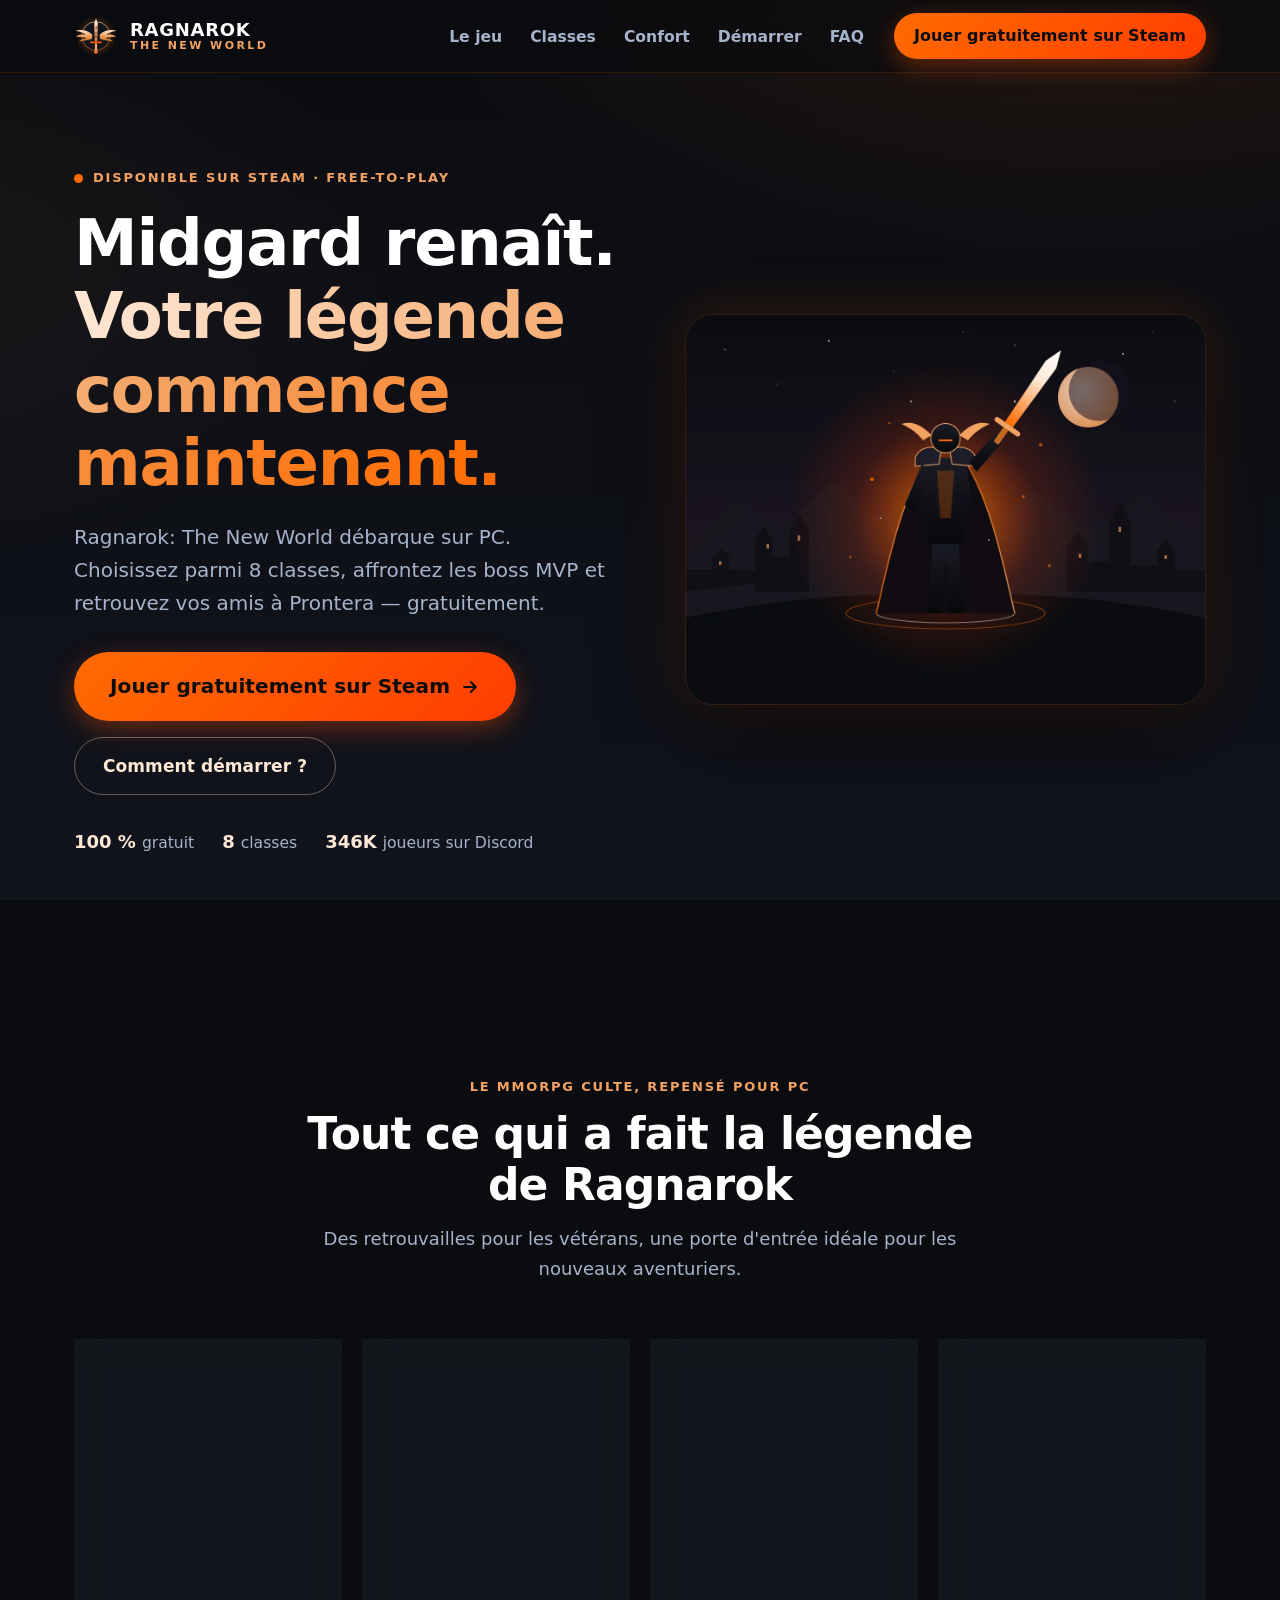
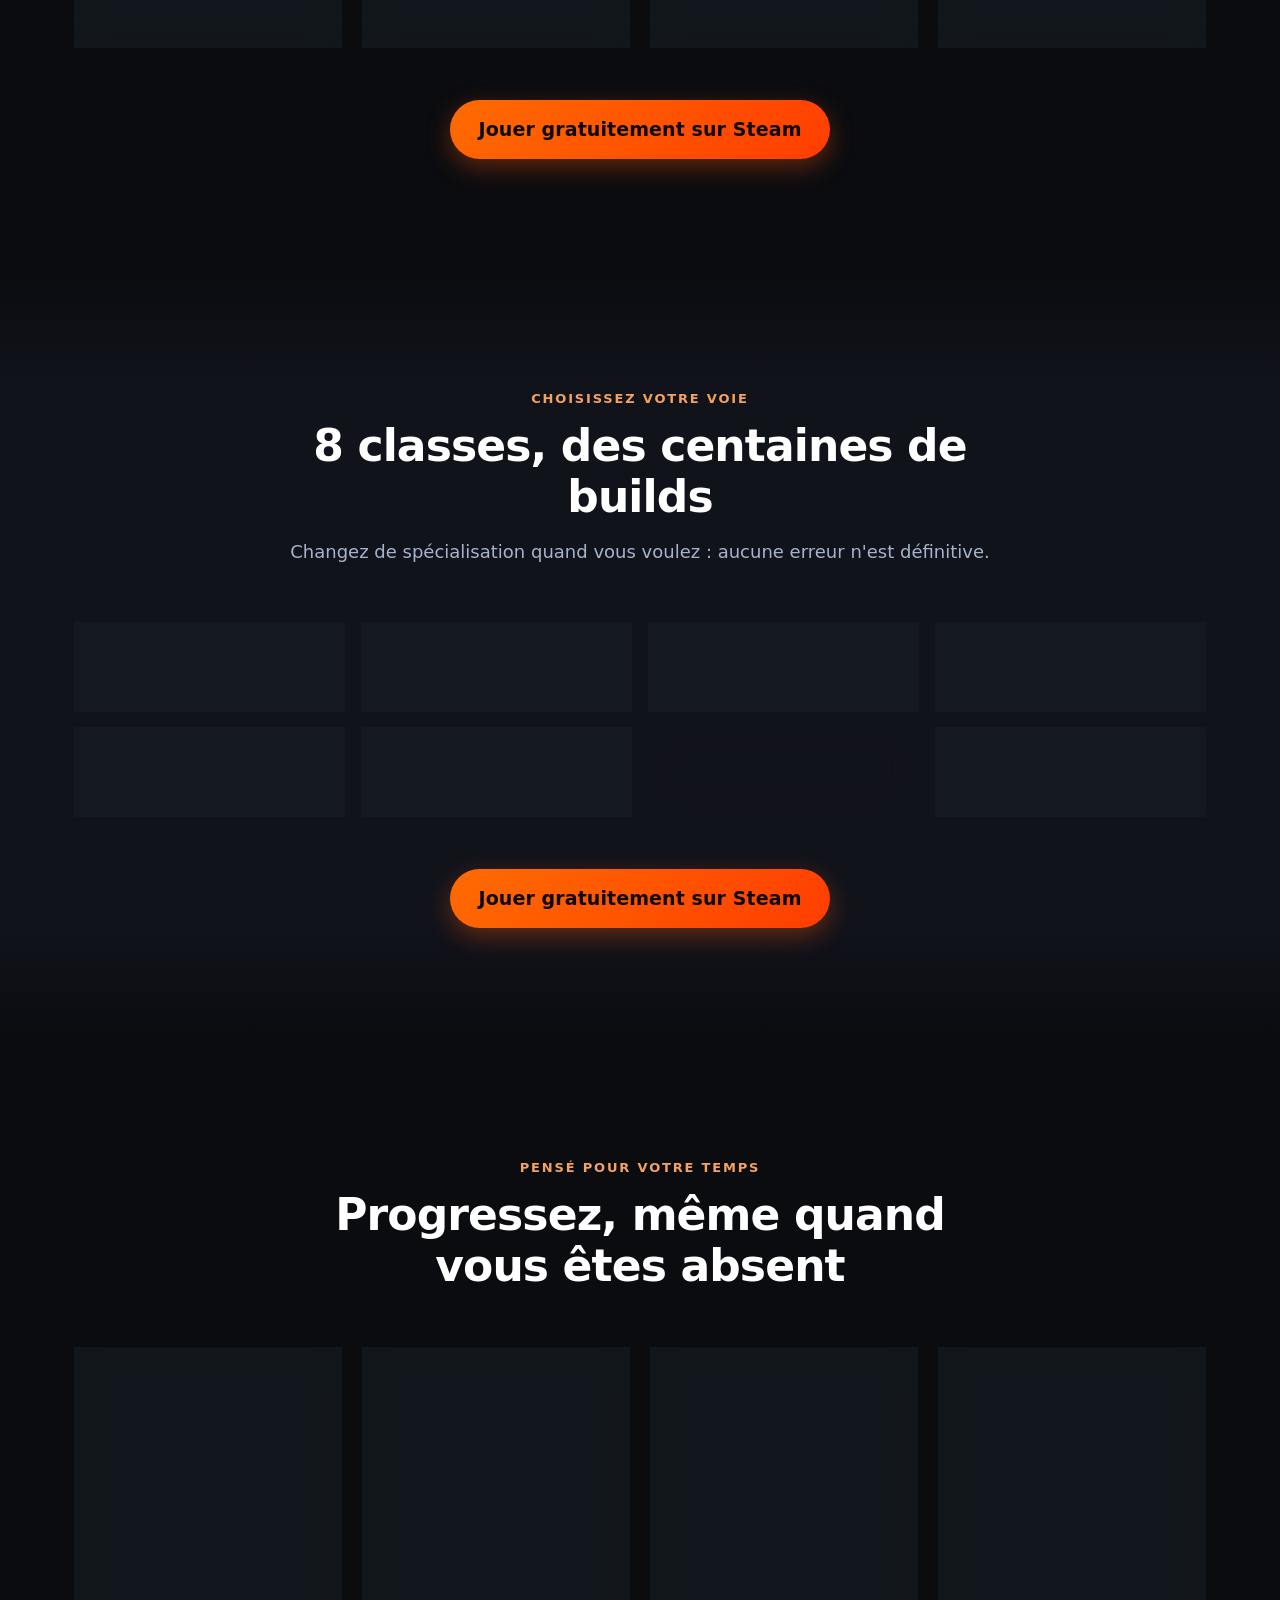
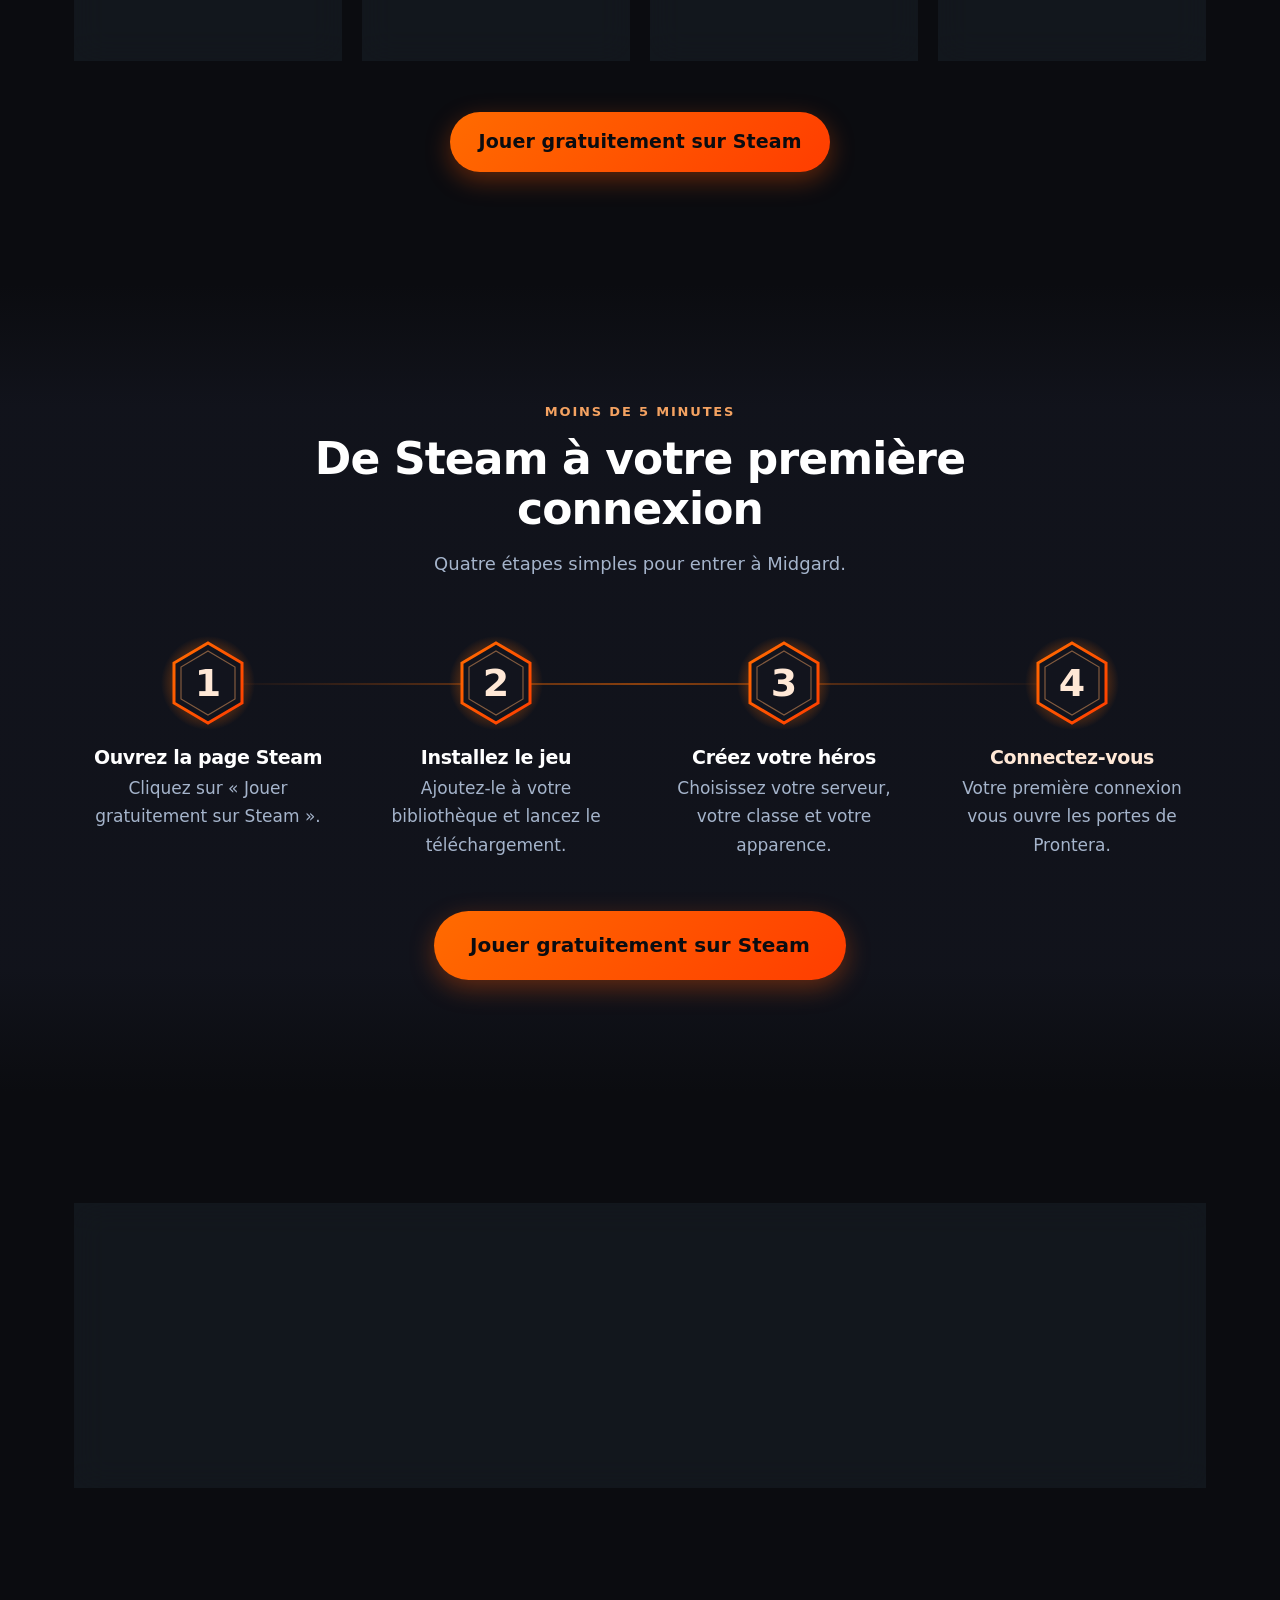
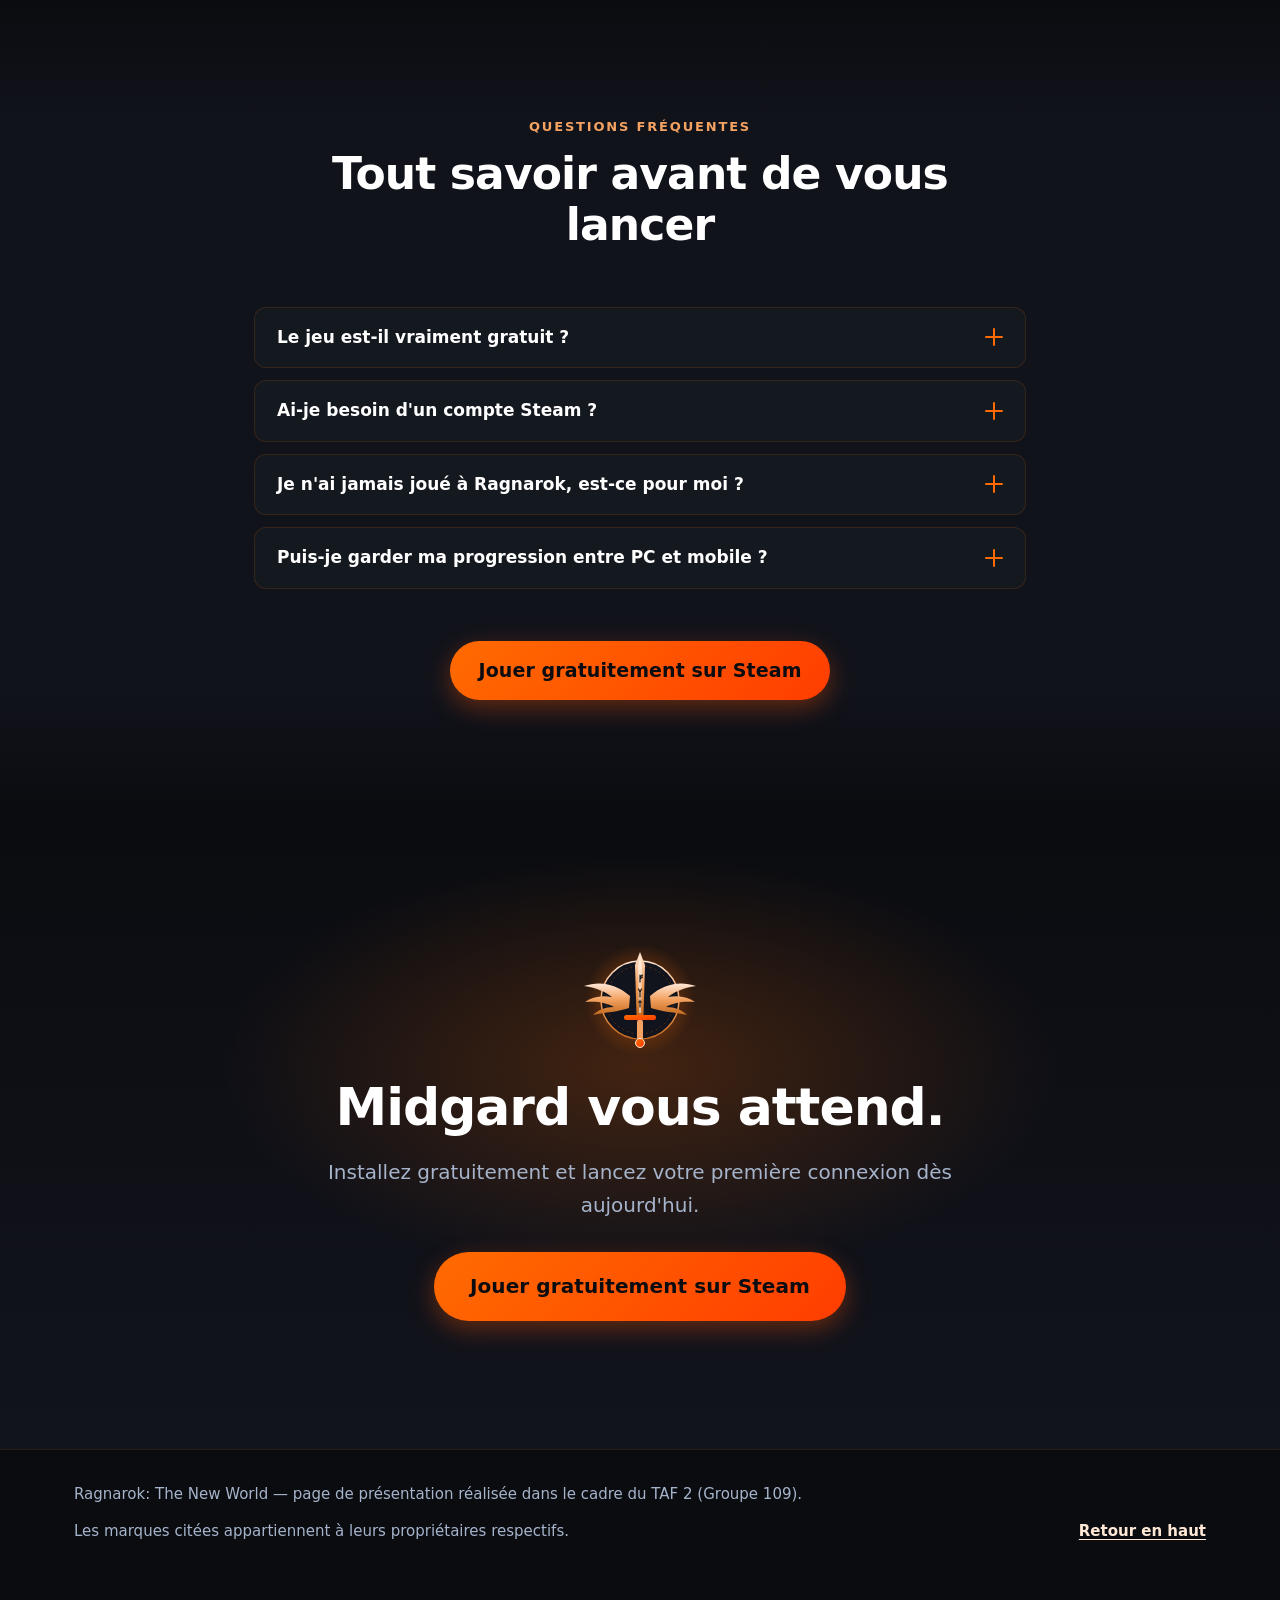
==== ragnarok-landing/index.html @ 0137b6da "TAF 2: WebP hero artwork, final checks and deliverable zip - Hero artwork rendered to WebP (1x 1200x" ====
<!DOCTYPE html>
<html lang="fr">
<head>
  <meta charset="UTF-8">
  <meta name="viewport" content="width=device-width, initial-scale=1">
  <title>Ragnarok: The New World — Jouer gratuitement sur Steam</title>
  <meta name="description" content="Ragnarok: The New World arrive sur Steam. 8 classes, boss MVP, Prontera, PvP et progression hors ligne. Installez gratuitement et lancez votre première connexion.">
  <meta name="theme-color" content="#0B0C10">
  <meta property="og:type" content="website">
  <meta property="og:title" content="Ragnarok: The New World — Jouer gratuitement sur Steam">
  <meta property="og:description" content="Rejoignez Midgard : 8 classes, boss MVP, PvP et cross-play. Gratuit sur Steam.">
  <meta property="og:image" content="assets/images/hero-artwork.webp">
  <link rel="icon" type="image/svg+xml" href="assets/images/logo.svg">
  <link rel="preload" as="image" type="image/webp" href="assets/images/hero-artwork.webp" imagesrcset="assets/images/hero-artwork.webp 1200w, assets/images/hero-artwork-2x.webp 2400w" imagesizes="(max-width: 880px) 100vw, 560px">
  <link rel="stylesheet" href="./style.css">
</head>
<body>
  <a class="skip-link" href="#main">Aller au contenu principal</a>

  <!-- ============ HEADER ============ -->
  <header class="site-header" id="top">
    <div class="container header-inner">
      <a class="brand" href="#top" aria-label="Ragnarok: The New World — retour en haut">
        <img src="assets/images/logo.svg" alt="" width="44" height="44">
        <span class="brand-name">Ragnarok<span class="brand-sub">The New World</span></span>
      </a>

      <button class="nav-toggle" type="button" aria-expanded="false" aria-controls="primary-nav" aria-label="Ouvrir le menu">
        <span class="nav-toggle-bar" aria-hidden="true"></span>
        <span class="nav-toggle-bar" aria-hidden="true"></span>
        <span class="nav-toggle-bar" aria-hidden="true"></span>
      </button>

      <nav class="primary-nav" id="primary-nav" aria-label="Navigation principale">
        <ul>
          <li><a href="#features">Le jeu</a></li>
          <li><a href="#classes">Classes</a></li>
          <li><a href="#comfort">Confort</a></li>
          <li><a href="#steps">Démarrer</a></li>
          <li><a href="#faq">FAQ</a></li>
        </ul>
        <a class="btn btn-primary btn-sm" href="https://store.steampowered.com/app/4212480/Ragnarok_The_New_World/" target="_blank" rel="noopener" data-cta="header">Jouer gratuitement sur Steam</a>
      </nav>
    </div>
  </header>

  <main id="main">
    <!-- ============ HERO ============ -->
    <section class="hero" id="hero" aria-labelledby="hero-title">
      <div class="container hero-grid">
        <div class="hero-copy">
          <p class="eyebrow"><span class="pulse" aria-hidden="true"></span> Disponible sur Steam · Free-to-play</p>
          <h1 id="hero-title">Midgard renaît.<br><span class="text-gradient">Votre légende commence maintenant.</span></h1>
          <p class="lead">Ragnarok: The New World débarque sur PC. Choisissez parmi 8 classes, affrontez les boss MVP et retrouvez vos amis à Prontera — gratuitement.</p>
          <div class="cta-group">
            <a class="btn btn-primary btn-lg" href="https://store.steampowered.com/app/4212480/Ragnarok_The_New_World/" target="_blank" rel="noopener" data-cta="hero">
              Jouer gratuitement sur Steam
              <svg class="btn-icon" width="20" height="20" viewBox="0 0 24 24" aria-hidden="true" focusable="false"><path d="M5 12h14M13 6l6 6-6 6" fill="none" stroke="currentColor" stroke-width="2.4" stroke-linecap="round" stroke-linejoin="round"/></svg>
            </a>
            <a class="btn btn-ghost" href="#steps">Comment démarrer ?</a>
          </div>
          <ul class="trust-row" aria-label="Points clés">
            <li><strong>100 %</strong> gratuit</li>
            <li><strong>8</strong> classes</li>
            <li><strong>346K</strong> joueurs sur Discord</li>
          </ul>
        </div>
        <div class="hero-visual">
          <img src="assets/images/hero-artwork.webp" srcset="assets/images/hero-artwork.webp 1200w, assets/images/hero-artwork-2x.webp 2400w" sizes="(max-width: 880px) 100vw, 560px" alt="Un héros de Midgard brandit son épée runique, entouré d'une aura de feu, devant la cité" width="1200" height="900" fetchpriority="high" decoding="async">
        </div>
      </div>
    </section>

    <!-- ============ FEATURES ============ -->
    <section class="section" id="features" aria-labelledby="features-title">
      <div class="container">
        <header class="section-head">
          <p class="eyebrow">Le MMORPG culte, repensé pour PC</p>
          <h2 id="features-title">Tout ce qui a fait la légende de Ragnarok</h2>
          <p class="section-lead">Des retrouvailles pour les vétérans, une porte d'entrée idéale pour les nouveaux aventuriers.</p>
        </header>

        <div class="card-grid card-grid-4">
          <article class="card">
            <img src="assets/images/icon-class-druid.svg" alt="" width="64" height="64" loading="lazy">
            <h3>8 classes, dont le Druide</h3>
            <p>Tank, soigneur ou DPS : trouvez votre style et faites évoluer votre héros à votre rythme.</p>
          </article>
          <article class="card">
            <img src="assets/images/icon-mvp.svg" alt="" width="64" height="64" loading="lazy">
            <h3>Boss MVP</h3>
            <p>Unissez vos forces pour terrasser les boss mythiques et décrocher un butin rare.</p>
          </article>
          <article class="card">
            <img src="assets/images/icon-prontera.svg" alt="" width="64" height="64" loading="lazy">
            <h3>Prontera vivante</h3>
            <p>Commercez, recrutez votre guilde et retrouvez l'ambiance unique de la capitale.</p>
          </article>
          <article class="card">
            <img src="assets/images/icon-pvp.svg" alt="" width="64" height="64" loading="lazy">
            <h3>PvP &amp; guerres de guilde</h3>
            <p>Mesurez-vous aux meilleurs joueurs en arène et menez votre guilde à la victoire.</p>
          </article>
        </div>

        <div class="section-cta">
          <a class="btn btn-primary" href="https://store.steampowered.com/app/4212480/Ragnarok_The_New_World/" target="_blank" rel="noopener" data-cta="features">Jouer gratuitement sur Steam</a>
        </div>
      </div>
    </section>

    <!-- ============ CLASSES ============ -->
    <section class="section section-alt" id="classes" aria-labelledby="classes-title">
      <div class="container">
        <header class="section-head">
          <p class="eyebrow">Choisissez votre voie</p>
          <h2 id="classes-title">8 classes, des centaines de builds</h2>
          <p class="section-lead">Changez de spécialisation quand vous voulez : aucune erreur n'est définitive.</p>
        </header>

        <ul class="class-grid" role="list">
          <li class="class-chip"><span class="rune" aria-hidden="true">ᛟ</span><span><strong>Épéiste</strong><small>Tank · Mêlée</small></span></li>
          <li class="class-chip"><span class="rune" aria-hidden="true">ᚨ</span><span><strong>Mage</strong><small>DPS · Magie</small></span></li>
          <li class="class-chip"><span class="rune" aria-hidden="true">ᛉ</span><span><strong>Archer</strong><small>DPS · Distance</small></span></li>
          <li class="class-chip"><span class="rune" aria-hidden="true">ᛒ</span><span><strong>Acolyte</strong><small>Soin · Soutien</small></span></li>
          <li class="class-chip"><span class="rune" aria-hidden="true">ᚦ</span><span><strong>Voleur</strong><small>DPS · Agilité</small></span></li>
          <li class="class-chip"><span class="rune" aria-hidden="true">ᚠ</span><span><strong>Marchand</strong><small>Hybride · Économie</small></span></li>
          <li class="class-chip class-chip-new"><span class="rune" aria-hidden="true">ᛃ</span><span><strong>Druide</strong><small>Nature · Métamorphose</small></span><em class="tag">Nouveau</em></li>
          <li class="class-chip"><span class="rune" aria-hidden="true">ᛊ</span><span><strong>Ninja</strong><small>Burst · Furtivité</small></span></li>
        </ul>

        <div class="section-cta">
          <a class="btn btn-primary" href="https://store.steampowered.com/app/4212480/Ragnarok_The_New_World/" target="_blank" rel="noopener" data-cta="classes">Jouer gratuitement sur Steam</a>
        </div>
      </div>
    </section>

    <!-- ============ COMFORT ============ -->
    <section class="section" id="comfort" aria-labelledby="comfort-title">
      <div class="container">
        <header class="section-head">
          <p class="eyebrow">Pensé pour votre temps</p>
          <h2 id="comfort-title">Progressez, même quand vous êtes absent</h2>
        </header>

        <div class="card-grid card-grid-4">
          <article class="card card-compact">
            <img src="assets/images/icon-offline.svg" alt="" width="64" height="64" loading="lazy">
            <h3>Gains hors ligne</h3>
            <p>Votre héros continue d'accumuler de l'expérience pendant que vous vivez votre vie.</p>
          </article>
          <article class="card card-compact">
            <img src="assets/images/icon-reset.svg" alt="" width="64" height="64" loading="lazy">
            <h3>Reset de compétences</h3>
            <p>Testez de nouveaux builds librement, sans recommencer votre personnage.</p>
          </article>
          <article class="card card-compact">
            <img src="assets/images/icon-refine.svg" alt="" width="64" height="64" loading="lazy">
            <h3>Raffinement simplifié</h3>
            <p>Améliorez votre équipement avec un système plus clair et plus juste.</p>
          </article>
          <article class="card card-compact">
            <img src="assets/images/icon-crossplay.svg" alt="" width="64" height="64" loading="lazy">
            <h3>Cross-play PC / mobile</h3>
            <p>Une seule progression, sur grand écran comme en déplacement.</p>
          </article>
        </div>

        <div class="section-cta">
          <a class="btn btn-primary" href="https://store.steampowered.com/app/4212480/Ragnarok_The_New_World/" target="_blank" rel="noopener" data-cta="comfort">Jouer gratuitement sur Steam</a>
        </div>
      </div>
    </section>

    <!-- ============ STEPS (onboarding → first login) ============ -->
    <section class="section section-alt" id="steps" aria-labelledby="steps-title">
      <div class="container">
        <header class="section-head">
          <p class="eyebrow">Moins de 5 minutes</p>
          <h2 id="steps-title">De Steam à votre première connexion</h2>
          <p class="section-lead">Quatre étapes simples pour entrer à Midgard.</p>
        </header>

        <ol class="steps" role="list">
          <li class="step">
            <img src="assets/images/step-1.svg" alt="" width="96" height="96" loading="lazy">
            <h3><span class="visually-hidden">Étape 1 : </span>Ouvrez la page Steam</h3>
            <p>Cliquez sur « Jouer gratuitement sur Steam ».</p>
          </li>
          <li class="step">
            <img src="assets/images/step-2.svg" alt="" width="96" height="96" loading="lazy">
            <h3><span class="visually-hidden">Étape 2 : </span>Installez le jeu</h3>
            <p>Ajoutez-le à votre bibliothèque et lancez le téléchargement.</p>
          </li>
          <li class="step">
            <img src="assets/images/step-3.svg" alt="" width="96" height="96" loading="lazy">
            <h3><span class="visually-hidden">Étape 3 : </span>Créez votre héros</h3>
            <p>Choisissez votre serveur, votre classe et votre apparence.</p>
          </li>
          <li class="step step-final">
            <img src="assets/images/step-4.svg" alt="" width="96" height="96" loading="lazy">
            <h3><span class="visually-hidden">Étape 4 : </span>Connectez-vous</h3>
            <p>Votre première connexion vous ouvre les portes de Prontera.</p>
          </li>
        </ol>

        <div class="section-cta">
          <a class="btn btn-primary btn-lg" href="https://store.steampowered.com/app/4212480/Ragnarok_The_New_World/" target="_blank" rel="noopener" data-cta="steps">Jouer gratuitement sur Steam</a>
        </div>
      </div>
    </section>

    <!-- ============ COMMUNITY ============ -->
    <section class="section" id="community" aria-labelledby="community-title">
      <div class="container">
        <div class="community card">
          <img src="assets/images/badge-discord.svg" alt="Communauté Discord : 346K membres" width="280" height="96" loading="lazy">
          <div class="community-copy">
            <h2 id="community-title">Vous ne jouerez jamais seul</h2>
            <p>346K aventuriers partagent déjà builds, astuces et sessions de groupe. Trouvez votre guilde dès votre première connexion.</p>
          </div>
          <a class="btn btn-primary" href="https://store.steampowered.com/app/4212480/Ragnarok_The_New_World/" target="_blank" rel="noopener" data-cta="community">Jouer gratuitement sur Steam</a>
        </div>
      </div>
    </section>

    <!-- ============ FAQ ============ -->
    <section class="section section-alt" id="faq" aria-labelledby="faq-title">
      <div class="container container-narrow">
        <header class="section-head">
          <p class="eyebrow">Questions fréquentes</p>
          <h2 id="faq-title">Tout savoir avant de vous lancer</h2>
        </header>

        <div class="accordion">
          <div class="accordion-item">
            <h3 class="accordion-heading">
              <button class="accordion-trigger" type="button" aria-expanded="false" aria-controls="faq-1" id="faq-1-btn">
                Le jeu est-il vraiment gratuit ?
                <span class="accordion-icon" aria-hidden="true"></span>
              </button>
            </h3>
            <div class="accordion-panel" id="faq-1" role="region" aria-labelledby="faq-1-btn" hidden>
              <p>Oui. Ragnarok: The New World est free-to-play : le téléchargement sur Steam et l'accès au jeu sont gratuits.</p>
            </div>
          </div>
          <div class="accordion-item">
            <h3 class="accordion-heading">
              <button class="accordion-trigger" type="button" aria-expanded="false" aria-controls="faq-2" id="faq-2-btn">
                Ai-je besoin d'un compte Steam ?
                <span class="accordion-icon" aria-hidden="true"></span>
              </button>
            </h3>
            <div class="accordion-panel" id="faq-2" role="region" aria-labelledby="faq-2-btn" hidden>
              <p>Oui, un compte Steam gratuit suffit. Il permet d'installer le jeu et de lancer votre première connexion en quelques clics.</p>
            </div>
          </div>
          <div class="accordion-item">
            <h3 class="accordion-heading">
              <button class="accordion-trigger" type="button" aria-expanded="false" aria-controls="faq-3" id="faq-3-btn">
                Je n'ai jamais joué à Ragnarok, est-ce pour moi ?
                <span class="accordion-icon" aria-hidden="true"></span>
              </button>
            </h3>
            <div class="accordion-panel" id="faq-3" role="region" aria-labelledby="faq-3-btn" hidden>
              <p>Absolument. Le tutoriel vous guide pas à pas, le reset de compétences permet d'expérimenter sans risque et la communauté est très accueillante.</p>
            </div>
          </div>
          <div class="accordion-item">
            <h3 class="accordion-heading">
              <button class="accordion-trigger" type="button" aria-expanded="false" aria-controls="faq-4" id="faq-4-btn">
                Puis-je garder ma progression entre PC et mobile ?
                <span class="accordion-icon" aria-hidden="true"></span>
              </button>
            </h3>
            <div class="accordion-panel" id="faq-4" role="region" aria-labelledby="faq-4-btn" hidden>
              <p>Oui, grâce au cross-play, vous retrouvez le même héros et le même inventaire sur vos différents appareils.</p>
            </div>
          </div>
        </div>

        <div class="section-cta">
          <a class="btn btn-primary" href="https://store.steampowered.com/app/4212480/Ragnarok_The_New_World/" target="_blank" rel="noopener" data-cta="faq">Jouer gratuitement sur Steam</a>
        </div>
      </div>
    </section>

    <!-- ============ FINAL CTA ============ -->
    <section class="final-cta" id="final" aria-labelledby="final-title">
      <div class="container final-inner">
        <img src="assets/images/logo.svg" alt="" width="120" height="120" loading="lazy">
        <h2 id="final-title">Midgard vous attend.</h2>
        <p class="lead">Installez gratuitement et lancez votre première connexion dès aujourd'hui.</p>
        <a class="btn btn-primary btn-lg" href="https://store.steampowered.com/app/4212480/Ragnarok_The_New_World/" target="_blank" rel="noopener" data-cta="final">Jouer gratuitement sur Steam</a>
      </div>
    </section>
  </main>

  <!-- ============ FOOTER ============ -->
  <footer class="site-footer">
    <div class="container footer-inner">
      <p>Ragnarok: The New World — page de présentation réalisée dans le cadre du TAF 2 (Groupe 109).</p>
      <p>Les marques citées appartiennent à leurs propriétaires respectifs.</p>
      <a href="#top" class="back-top">Retour en haut</a>
    </div>
  </footer>

  <!-- ============ FLOATING CTA BAR ============ -->
  <aside class="floating-bar" id="floating-bar" aria-label="Accès rapide au jeu" aria-hidden="true">
    <div class="floating-inner">
      <img src="assets/images/logo.svg" alt="" width="36" height="36">
      <p class="floating-text"><strong>Ragnarok: The New World</strong><span>Gratuit · 8 classes · Cross-play</span></p>
      <a class="btn btn-primary btn-sm" href="https://store.steampowered.com/app/4212480/Ragnarok_The_New_World/" target="_blank" rel="noopener" data-cta="floating-bar" tabindex="-1">Jouer gratuitement sur Steam</a>
    </div>
  </aside>

  <script src="./script.js" defer></script>
</body>
</html>
---- ragnarok-landing/style.css ----
/* =========================================================
   Ragnarok: The New World — Landing page (TAF 2, Groupe 109)
   Direction artistique : Dark Fantasy Cyber / Neo-Midgard
   CSS natif, polices système, aucune dépendance externe.
   ========================================================= */

:root {
  --void: #0B0C10;
  --void-2: #12141D;
  --glass: rgba(22, 27, 34, 0.75);
  --glass-border: 1px solid rgba(255, 107, 0, 0.15);
  --flame: linear-gradient(135deg, #FF6B00 0%, #FF3D00 100%);
  --flame-1: #FF6B00;
  --flame-2: #FF3D00;
  --neon-shadow: 0 8px 24px rgba(255, 85, 0, 0.35);
  --peach: #FFE8D6;
  --amber: #F4A261;
  --white: #FFFFFF;
  --text: #A5B4CB;
  --focus: #FFE8D6;

  --font: system-ui, -apple-system, BlinkMacSystemFont, 'Inter', 'Segoe UI', Roboto, sans-serif;
  --radius: 20px;
  --radius-sm: 12px;
  --container: 1180px;
  --header-h: 72px;
}

/* ---------- Reset ---------- */
*, *::before, *::after { box-sizing: border-box; }
* { margin: 0; }
html { scroll-behavior: smooth; scroll-padding-top: calc(var(--header-h) + 16px); -webkit-text-size-adjust: 100%; }
body {
  font-family: var(--font);
  font-size: 1.0625rem;
  line-height: 1.65;
  color: var(--text);
  background-color: var(--void);
  background-image:
    radial-gradient(1200px 600px at 85% -10%, rgba(255, 107, 0, 0.12), transparent 60%),
    radial-gradient(900px 500px at -10% 30%, rgba(244, 162, 97, 0.06), transparent 60%),
    linear-gradient(180deg, var(--void) 0%, var(--void-2) 100%);
  background-attachment: fixed;
  min-height: 100vh;
  overflow-x: hidden;
  -webkit-font-smoothing: antialiased;
}
img, svg { display: block; max-width: 100%; height: auto; }
ul, ol { padding: 0; list-style: none; }
a { color: var(--peach); text-underline-offset: 3px; }
h1, h2, h3 { color: var(--white); line-height: 1.15; letter-spacing: -0.02em; }
strong { color: var(--white); }

/* ---------- Accessibility ---------- */
:focus-visible {
  outline: 3px solid var(--focus);
  outline-offset: 3px;
  border-radius: 8px;
}
.skip-link {
  position: absolute; left: 16px; top: -100px; z-index: 1000;
  padding: 12px 20px; border-radius: var(--radius-sm);
  background: var(--peach); color: var(--void); font-weight: 700; text-decoration: none;
}
.skip-link:focus { top: 16px; }
.visually-hidden {
  position: absolute !important; width: 1px; height: 1px; padding: 0; margin: -1px;
  overflow: hidden; clip: rect(0 0 0 0); white-space: nowrap; border: 0;
}

/* ---------- Layout ---------- */
.container { width: 100%; max-width: var(--container); margin-inline: auto; padding-inline: 24px; }
.container-narrow { max-width: 820px; }
.section { padding-block: clamp(64px, 9vw, 112px); position: relative; }
.section-alt { background: linear-gradient(180deg, transparent, rgba(18, 20, 29, 0.85) 15%, rgba(18, 20, 29, 0.85) 85%, transparent); }
.section-head { text-align: center; max-width: 720px; margin: 0 auto clamp(36px, 5vw, 56px); }
.section-head h2 { font-size: clamp(1.9rem, 4vw, 2.75rem); margin-block: 10px 14px; }
.section-lead { font-size: 1.125rem; }
.section-cta { display: flex; justify-content: center; margin-top: clamp(36px, 5vw, 52px); }

.eyebrow {
  display: inline-flex; align-items: center; gap: 10px;
  font-size: 0.8125rem; font-weight: 700; letter-spacing: 0.14em; text-transform: uppercase;
  color: var(--amber);
}
.text-gradient {
  background: linear-gradient(90deg, var(--peach), var(--amber) 45%, var(--flame-1));
  -webkit-background-clip: text; background-clip: text; color: transparent;
}
.lead { font-size: clamp(1.0625rem, 1.6vw, 1.25rem); max-width: 56ch; }

/* ---------- Buttons ---------- */
.btn {
  display: inline-flex; align-items: center; justify-content: center; gap: 10px;
  min-height: 52px; padding: 14px 28px;
  border-radius: 999px; border: 0;
  font: inherit; font-size: 1.1875rem; font-weight: 800; letter-spacing: 0.005em;
  text-decoration: none; text-align: center; cursor: pointer;
  transition: transform .2s ease, box-shadow .2s ease, background-color .2s ease, filter .2s ease;
}
.btn-primary {
  background: var(--flame);
  color: var(--void); /* contraste ≥ 5.6:1 sur le dégradé (texte large, AAA) */
  box-shadow: var(--neon-shadow);
}
.btn-primary:hover { transform: translateY(-2px); box-shadow: 0 12px 32px rgba(255, 85, 0, 0.5); filter: brightness(1.06); }
.btn-primary:active { transform: translateY(0); }
.btn-lg { min-height: 60px; padding: 18px 36px; font-size: 1.25rem; }
.btn-sm { min-height: 44px; padding: 10px 20px; font-size: 1rem; }
.btn-ghost {
  background: transparent; color: var(--peach);
  border: 1px solid rgba(255, 232, 214, 0.35);
  font-size: 1.0625rem; font-weight: 700;
}
.btn-ghost:hover { background: rgba(255, 232, 214, 0.08); border-color: var(--peach); }
.btn-icon { transition: transform .2s ease; }
.btn:hover .btn-icon { transform: translateX(4px); }

/* ---------- Header ---------- */
.site-header {
  position: sticky; top: 0; z-index: 100;
  background: rgba(11, 12, 16, 0.72);
  -webkit-backdrop-filter: blur(16px); backdrop-filter: blur(16px);
  border-bottom: var(--glass-border);
}
.header-inner { display: flex; align-items: center; justify-content: space-between; gap: 16px; min-height: var(--header-h); }
.brand { display: inline-flex; align-items: center; gap: 12px; text-decoration: none; color: var(--white); }
.brand-name { display: flex; flex-direction: column; font-weight: 800; font-size: 1.125rem; line-height: 1.1; letter-spacing: 0.04em; text-transform: uppercase; }
.brand-sub { font-size: 0.6875rem; font-weight: 600; letter-spacing: 0.22em; color: var(--amber); }

.primary-nav { display: flex; align-items: center; gap: 28px; }
.primary-nav ul { display: flex; gap: 24px; }
.primary-nav ul a {
  color: var(--text); text-decoration: none; font-weight: 600; font-size: 0.975rem;
  padding: 6px 2px; border-bottom: 2px solid transparent; transition: color .2s, border-color .2s;
}
.primary-nav ul a:hover { color: var(--white); border-color: var(--flame-1); }

.nav-toggle {
  display: none; width: 48px; height: 48px; padding: 12px;
  background: var(--glass); border: var(--glass-border); border-radius: var(--radius-sm);
  cursor: pointer; flex-direction: column; justify-content: space-between;
}
.nav-toggle-bar { display: block; height: 2px; width: 100%; background: var(--peach); border-radius: 2px; transition: transform .25s, opacity .25s; }
.nav-toggle[aria-expanded="true"] .nav-toggle-bar:nth-child(1) { transform: translateY(10px) rotate(45deg); }
.nav-toggle[aria-expanded="true"] .nav-toggle-bar:nth-child(2) { opacity: 0; }
.nav-toggle[aria-expanded="true"] .nav-toggle-bar:nth-child(3) { transform: translateY(-10px) rotate(-45deg); }

/* ---------- Hero ---------- */
.hero { padding-block: clamp(40px, 7vw, 96px) clamp(56px, 8vw, 104px); overflow: hidden; }
.hero-grid { display: grid; grid-template-columns: 1.05fr 1fr; gap: clamp(32px, 5vw, 64px); align-items: center; }
.hero h1 { font-size: clamp(2.4rem, 5.4vw, 4rem); margin-block: 16px 20px; }
.hero .lead { margin-bottom: 32px; }
.cta-group { display: flex; flex-wrap: wrap; gap: 16px; align-items: center; }
.trust-row { display: flex; flex-wrap: wrap; gap: 12px 28px; margin-top: 32px; font-size: 0.975rem; }
.trust-row li { display: flex; align-items: baseline; gap: 6px; }
.trust-row strong { color: var(--peach); font-size: 1.125rem; }
.hero-visual {
  position: relative; border-radius: 28px; overflow: hidden;
  border: var(--glass-border);
  box-shadow: 0 30px 80px rgba(0, 0, 0, 0.55), 0 0 60px rgba(255, 107, 0, 0.18);
}
.hero-visual img { width: 100%; animation: float 7s ease-in-out infinite; transform-origin: center; }
.pulse { width: 9px; height: 9px; border-radius: 50%; background: var(--flame-1); box-shadow: 0 0 0 0 rgba(255, 107, 0, .6); animation: pulse 2s infinite; }

@keyframes float { 0%, 100% { transform: scale(1.02) translateY(0); } 50% { transform: scale(1.02) translateY(-8px); } }
@keyframes pulse { 0% { box-shadow: 0 0 0 0 rgba(255, 107, 0, .6); } 70% { box-shadow: 0 0 0 10px rgba(255, 107, 0, 0); } 100% { box-shadow: 0 0 0 0 rgba(255, 107, 0, 0); } }

/* ---------- Cards (glassmorphism) ---------- */
.card {
  background: var(--glass);
  -webkit-backdrop-filter: blur(16px); backdrop-filter: blur(16px);
  border: var(--glass-border);
  border-radius: var(--radius);
  padding: 28px;
  transition: transform .25s ease, border-color .25s ease, box-shadow .25s ease;
}
.card:hover { transform: translateY(-4px); border-color: rgba(255, 107, 0, 0.45); box-shadow: 0 16px 40px rgba(0, 0, 0, 0.35), 0 0 24px rgba(255, 107, 0, 0.12); }
.card img { margin-bottom: 20px; }
.card h3 { font-size: 1.25rem; margin-bottom: 8px; }
.card-grid { display: grid; gap: 20px; }
.card-grid-4 { grid-template-columns: repeat(4, 1fr); }

/* ---------- Classes ---------- */
.class-grid { display: grid; grid-template-columns: repeat(4, 1fr); gap: 16px; }
.class-chip {
  position: relative; display: flex; align-items: center; gap: 14px;
  padding: 18px 20px; border-radius: var(--radius-sm);
  background: var(--glass); border: var(--glass-border);
  -webkit-backdrop-filter: blur(16px); backdrop-filter: blur(16px);
  transition: border-color .2s, transform .2s;
}
.class-chip:hover { border-color: rgba(255, 107, 0, 0.45); transform: translateY(-2px); }
.class-chip strong { display: block; font-size: 1.0625rem; }
.class-chip small { display: block; font-size: 0.875rem; color: var(--text); }
.rune {
  flex: 0 0 44px; height: 44px; display: grid; place-items: center;
  border-radius: 12px; font-size: 1.375rem; font-weight: 700;
  color: var(--peach); background: rgba(255, 107, 0, 0.12);
  border: 1px solid rgba(244, 162, 97, 0.35);
}
.class-chip-new { border-color: rgba(255, 107, 0, 0.55); box-shadow: 0 0 24px rgba(255, 107, 0, 0.15); }
.tag {
  position: absolute; top: -10px; right: 12px;
  padding: 2px 10px; border-radius: 999px;
  background: var(--flame); color: var(--void);
  font-style: normal; font-size: 0.75rem; font-weight: 800; letter-spacing: .06em; text-transform: uppercase;
}

/* ---------- Steps ---------- */
.steps { display: grid; grid-template-columns: repeat(4, 1fr); gap: 20px; counter-reset: step; position: relative; }
.steps::before {
  content: ""; position: absolute; top: 48px; left: 12%; right: 12%; height: 2px;
  background: linear-gradient(90deg, transparent, rgba(255, 107, 0, 0.5), transparent);
}
.step { position: relative; text-align: center; padding: 0 8px; }
.step img { margin: 0 auto 16px; position: relative; }
.step h3 { font-size: 1.1875rem; margin-bottom: 6px; }
.step-final h3 { color: var(--peach); }

/* ---------- Community ---------- */
.community { display: grid; grid-template-columns: auto 1fr auto; align-items: center; gap: 32px; padding: clamp(28px, 4vw, 44px); }
.community img { margin: 0; }
.community h2 { font-size: clamp(1.5rem, 3vw, 2rem); margin-bottom: 8px; }
.community:hover { transform: none; }

/* ---------- Accordion ---------- */
.accordion { display: grid; gap: 12px; }
.accordion-item { background: var(--glass); border: var(--glass-border); border-radius: var(--radius-sm); overflow: hidden; }
.accordion-heading { font-size: 1.0625rem; }
.accordion-trigger {
  width: 100%; display: flex; align-items: center; justify-content: space-between; gap: 16px;
  padding: 20px 22px; background: transparent; border: 0; color: var(--white);
  font: inherit; font-weight: 700; font-size: 1.0625rem; text-align: left; cursor: pointer;
}
.accordion-trigger:hover { color: var(--peach); }
.accordion-trigger:focus-visible { outline-offset: -3px; }
.accordion-icon { position: relative; flex: 0 0 18px; height: 18px; }
.accordion-icon::before, .accordion-icon::after {
  content: ""; position: absolute; left: 0; top: 8px; width: 18px; height: 2px;
  background: var(--flame-1); border-radius: 2px; transition: transform .25s ease;
}
.accordion-icon::after { transform: rotate(90deg); }
.accordion-trigger[aria-expanded="true"] .accordion-icon::after { transform: rotate(0deg); }
.accordion-trigger[aria-expanded="true"] { color: var(--peach); }
.accordion-panel { padding: 0 22px 22px; }

/* ---------- Final CTA ---------- */
.final-cta {
  padding-block: clamp(72px, 10vw, 128px);
  background:
    radial-gradient(600px 300px at 50% 40%, rgba(255, 107, 0, 0.22), transparent 70%),
    linear-gradient(180deg, transparent, var(--void-2));
  text-align: center;
}
.final-inner { display: flex; flex-direction: column; align-items: center; gap: 18px; }
.final-inner h2 { font-size: clamp(2rem, 5vw, 3.25rem); }
.final-inner .lead { margin-bottom: 12px; }

/* ---------- Footer ---------- */
.site-footer { border-top: var(--glass-border); padding-block: 32px 120px; font-size: 0.9375rem; }
.footer-inner { display: flex; flex-wrap: wrap; justify-content: space-between; gap: 12px 24px; }
.back-top { font-weight: 600; }

/* ---------- Floating CTA bar ---------- */
.floating-bar {
  position: fixed; left: 50%; bottom: 16px; z-index: 90;
  width: min(760px, calc(100% - 24px));
  transform: translate(-50%, 140%); opacity: 0; visibility: hidden;
  transition: transform .35s ease, opacity .35s ease, visibility 0s linear .35s;
}
.floating-bar.is-visible { transform: translate(-50%, 0); opacity: 1; visibility: visible; transition: transform .35s ease, opacity .35s ease; }
.floating-inner {
  display: flex; align-items: center; gap: 14px;
  padding: 10px 10px 10px 16px; border-radius: 999px;
  background: rgba(18, 20, 29, 0.88);
  -webkit-backdrop-filter: blur(16px); backdrop-filter: blur(16px);
  border: 1px solid rgba(255, 107, 0, 0.35);
  box-shadow: 0 16px 40px rgba(0, 0, 0, 0.5), 0 0 30px rgba(255, 107, 0, 0.15);
}
.floating-text { display: flex; flex-direction: column; line-height: 1.25; margin-right: auto; font-size: 0.875rem; }
.floating-text strong { font-size: 0.975rem; }

/* ---------- Responsive ---------- */
@media (max-width: 1024px) {
  .card-grid-4, .class-grid { grid-template-columns: repeat(2, 1fr); }
  .steps { grid-template-columns: repeat(2, 1fr); row-gap: 40px; }
  .steps::before { display: none; }
  .community { grid-template-columns: 1fr; text-align: center; justify-items: center; }
}

@media (max-width: 880px) {
  .nav-toggle { display: flex; }
  .primary-nav {
    position: absolute; top: var(--header-h); left: 0; right: 0;
    flex-direction: column; align-items: stretch; gap: 20px;
    padding: 20px 24px 28px;
    background: rgba(11, 12, 16, 0.96);
    -webkit-backdrop-filter: blur(16px); backdrop-filter: blur(16px);
    border-bottom: var(--glass-border);
    display: none;
  }
  .primary-nav.is-open { display: flex; }
  .primary-nav ul { flex-direction: column; gap: 4px; }
  .primary-nav ul a { display: block; padding: 12px 4px; }
  .hero-grid { grid-template-columns: 1fr; }
}

@media (max-width: 560px) {
  .container { padding-inline: 16px; }
  .card-grid-4, .class-grid, .steps { grid-template-columns: 1fr; }
  .cta-group .btn { width: 100%; }
  .btn-lg { padding-inline: 20px; font-size: 1.1875rem; }
  .floating-text span { display: none; }
  .floating-inner img { display: none; }
  .floating-inner .btn { font-size: 0.9375rem; padding-inline: 16px; }
  .brand-name { font-size: 1rem; }
}

@media (prefers-reduced-motion: reduce) {
  html { scroll-behavior: auto; }
  *, *::before, *::after { animation: none !important; transition: none !important; }
}
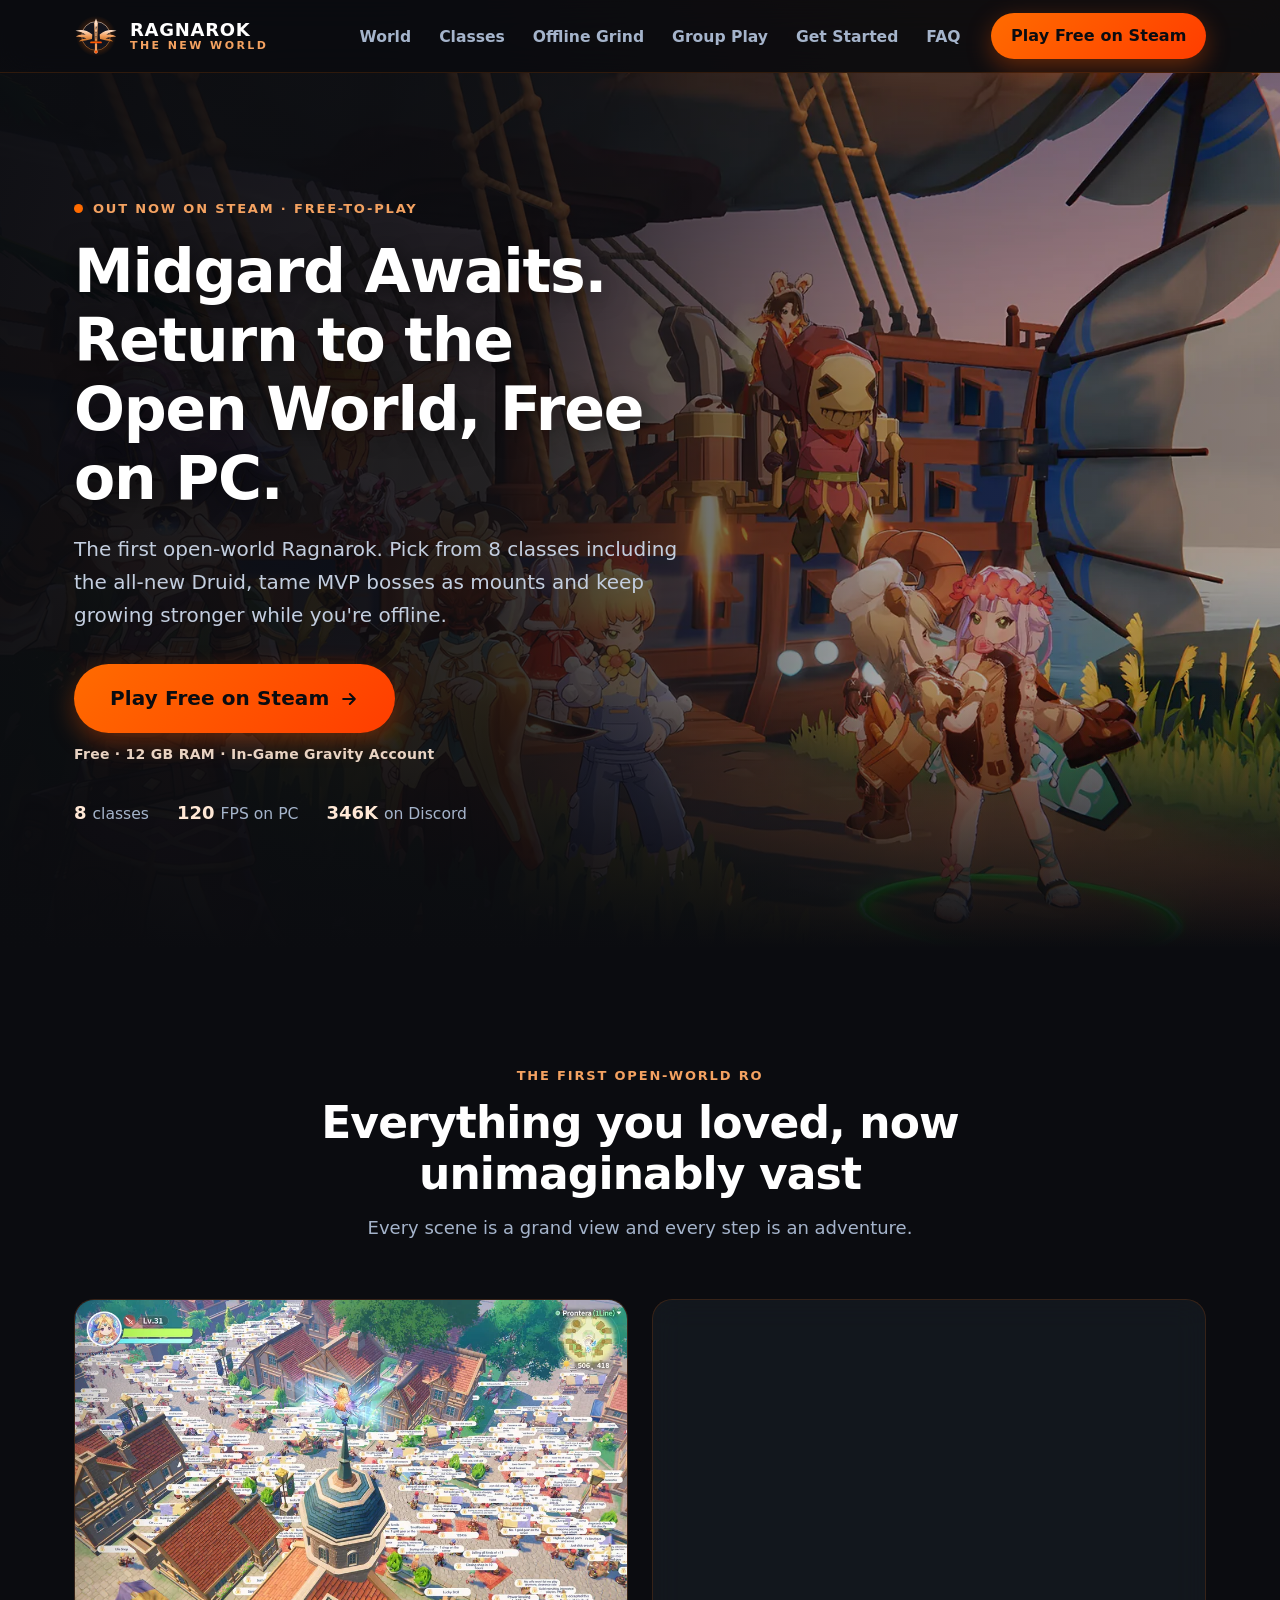
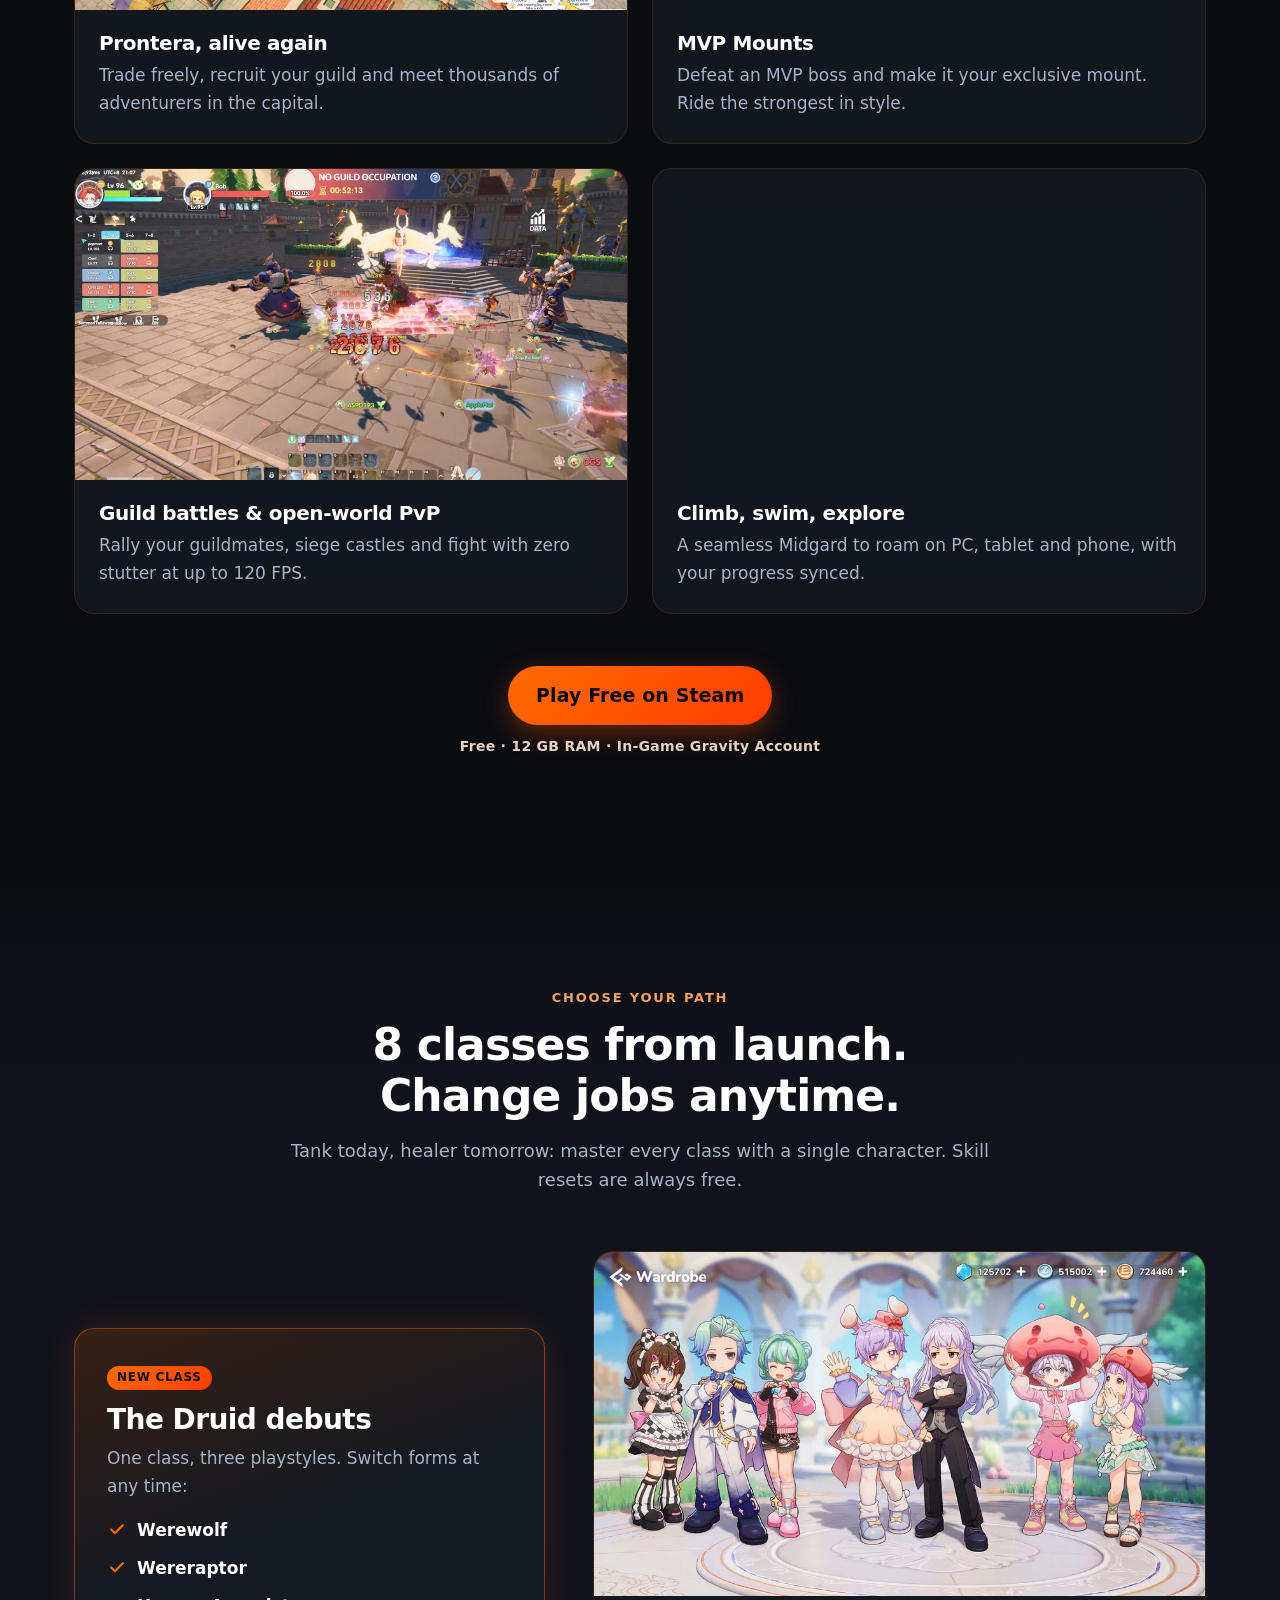
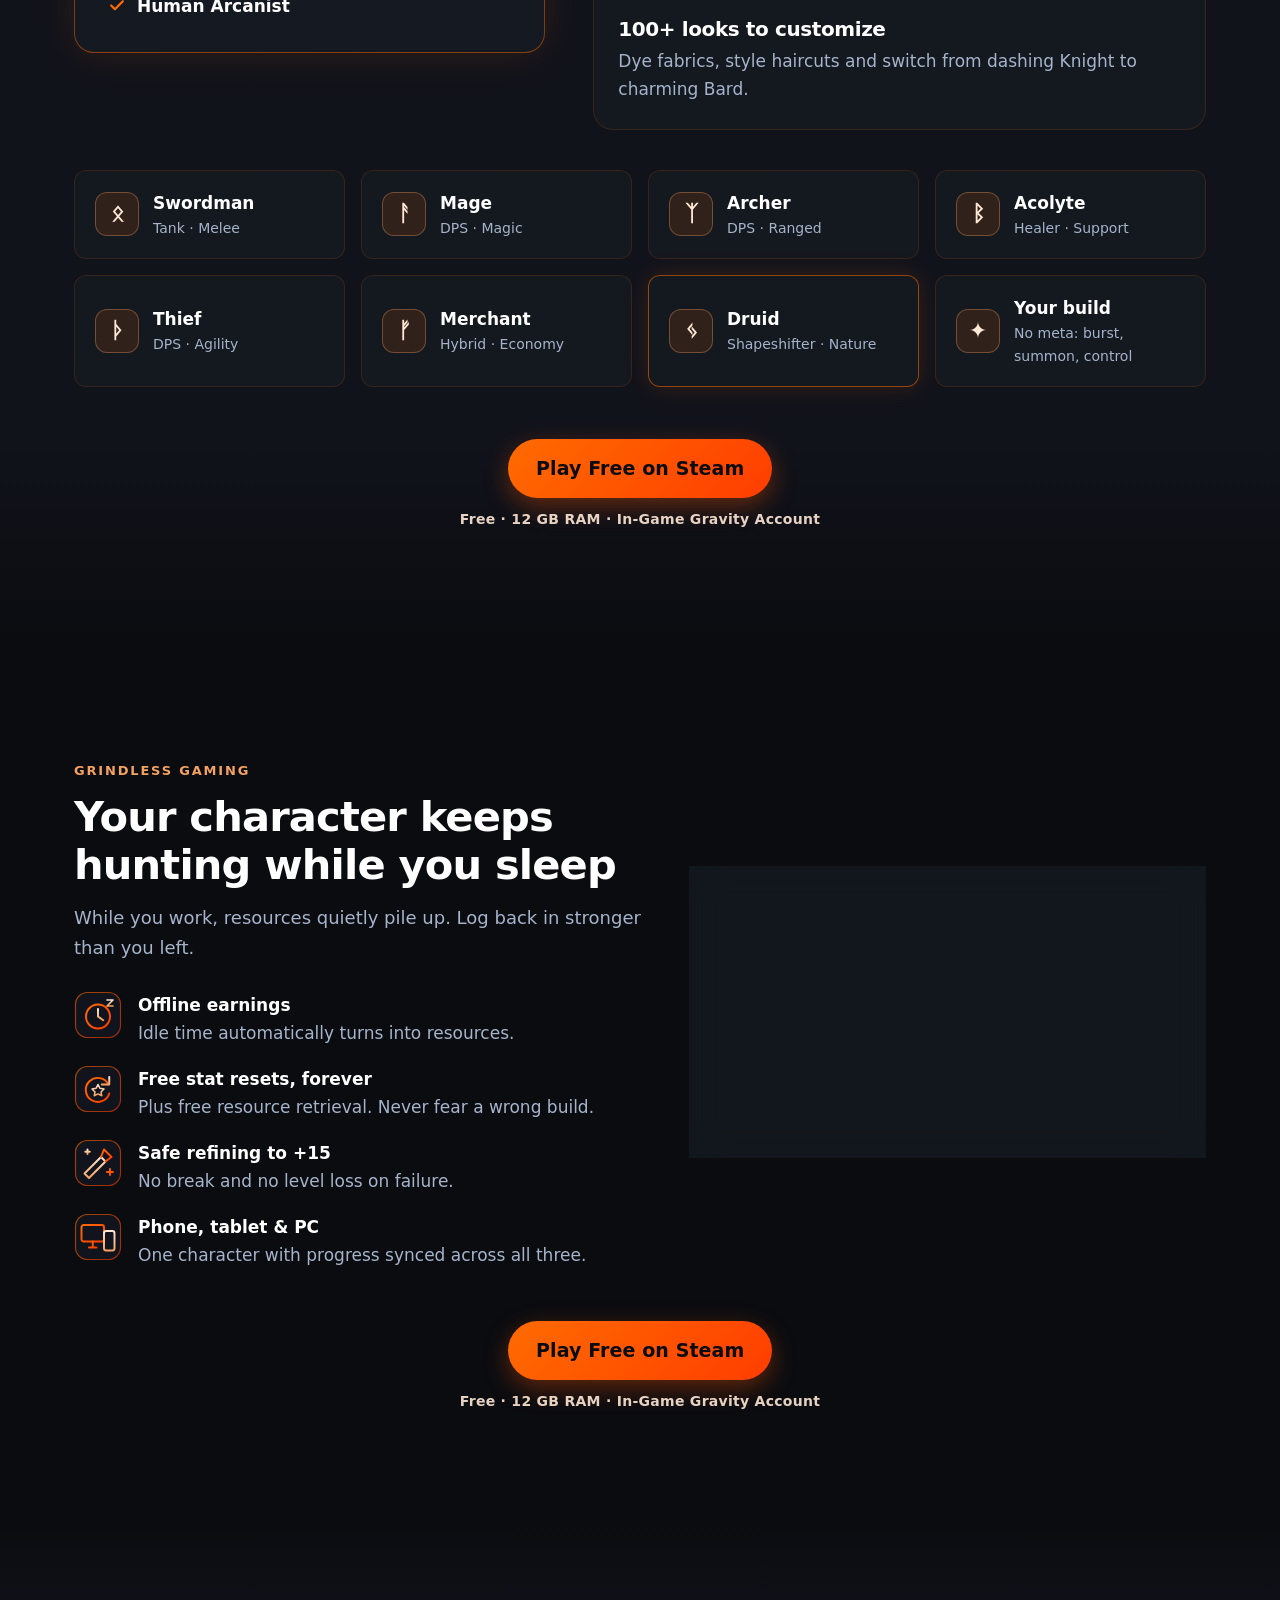
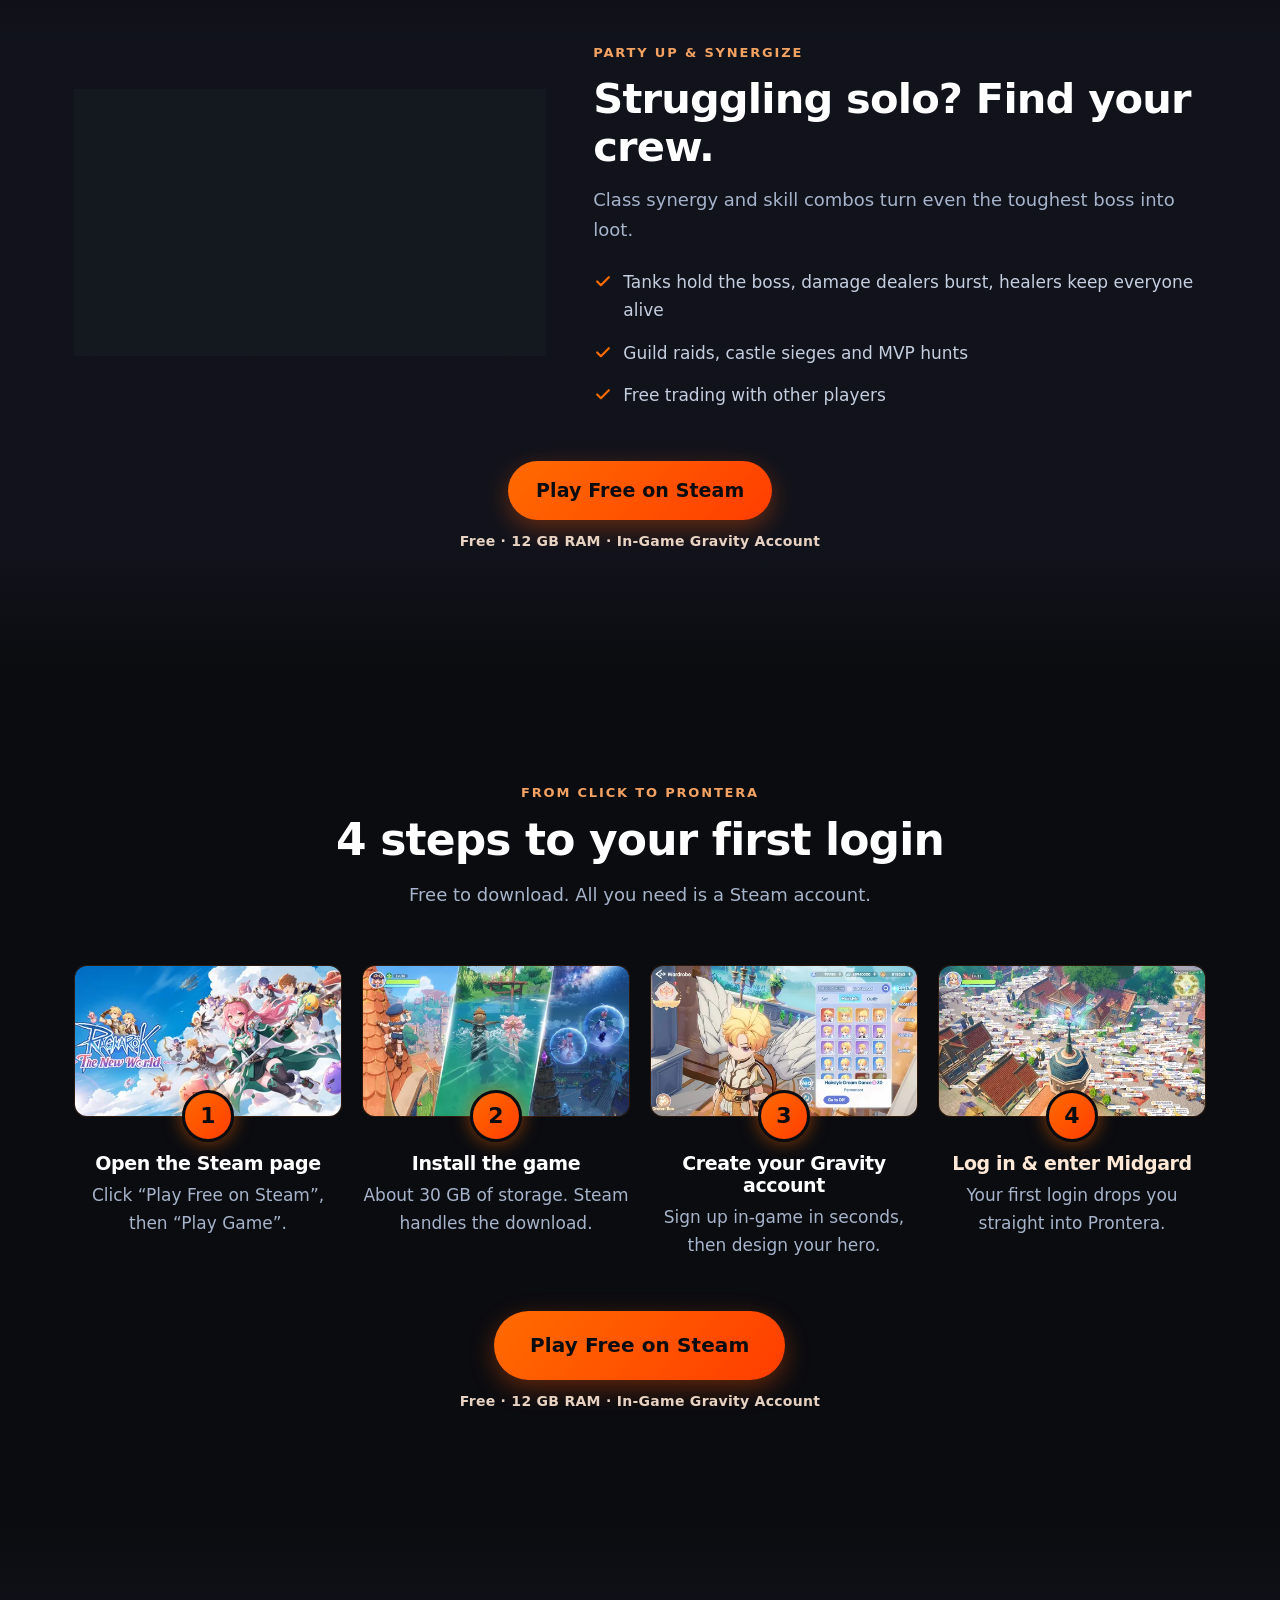
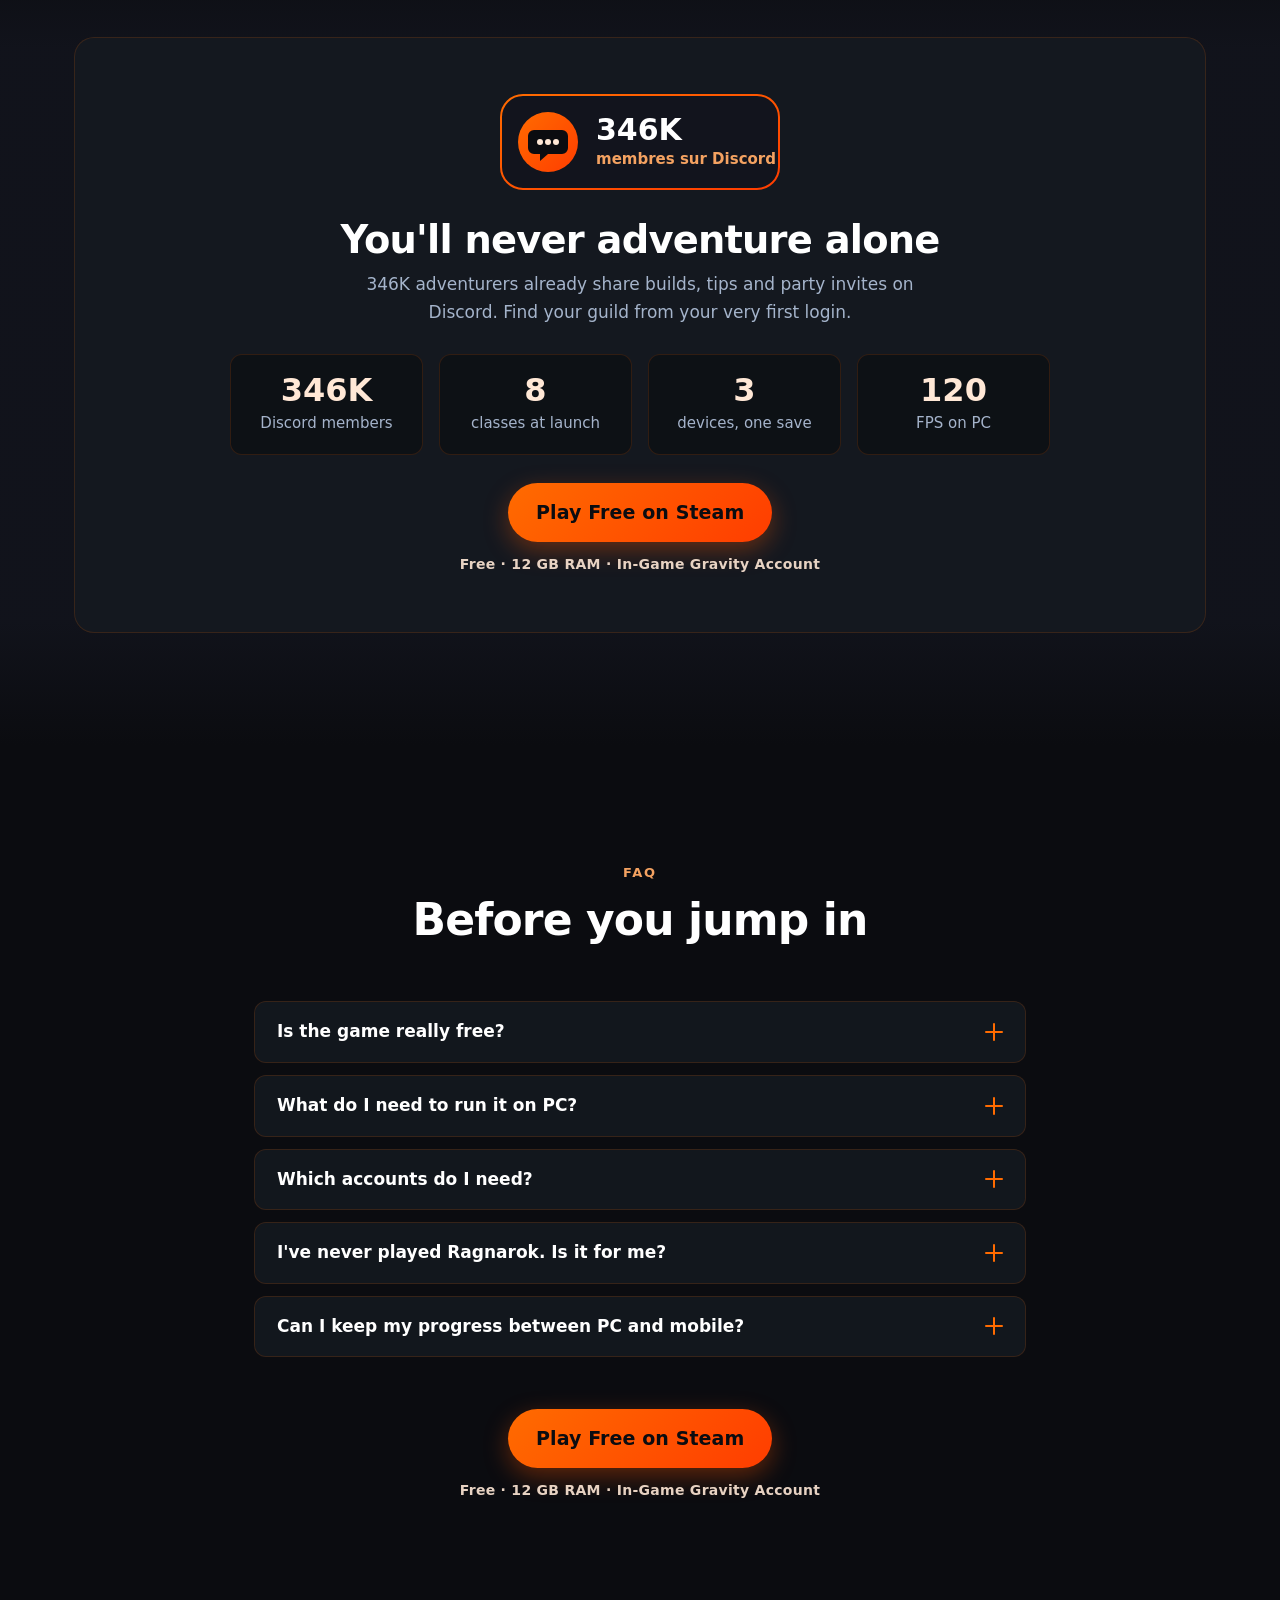
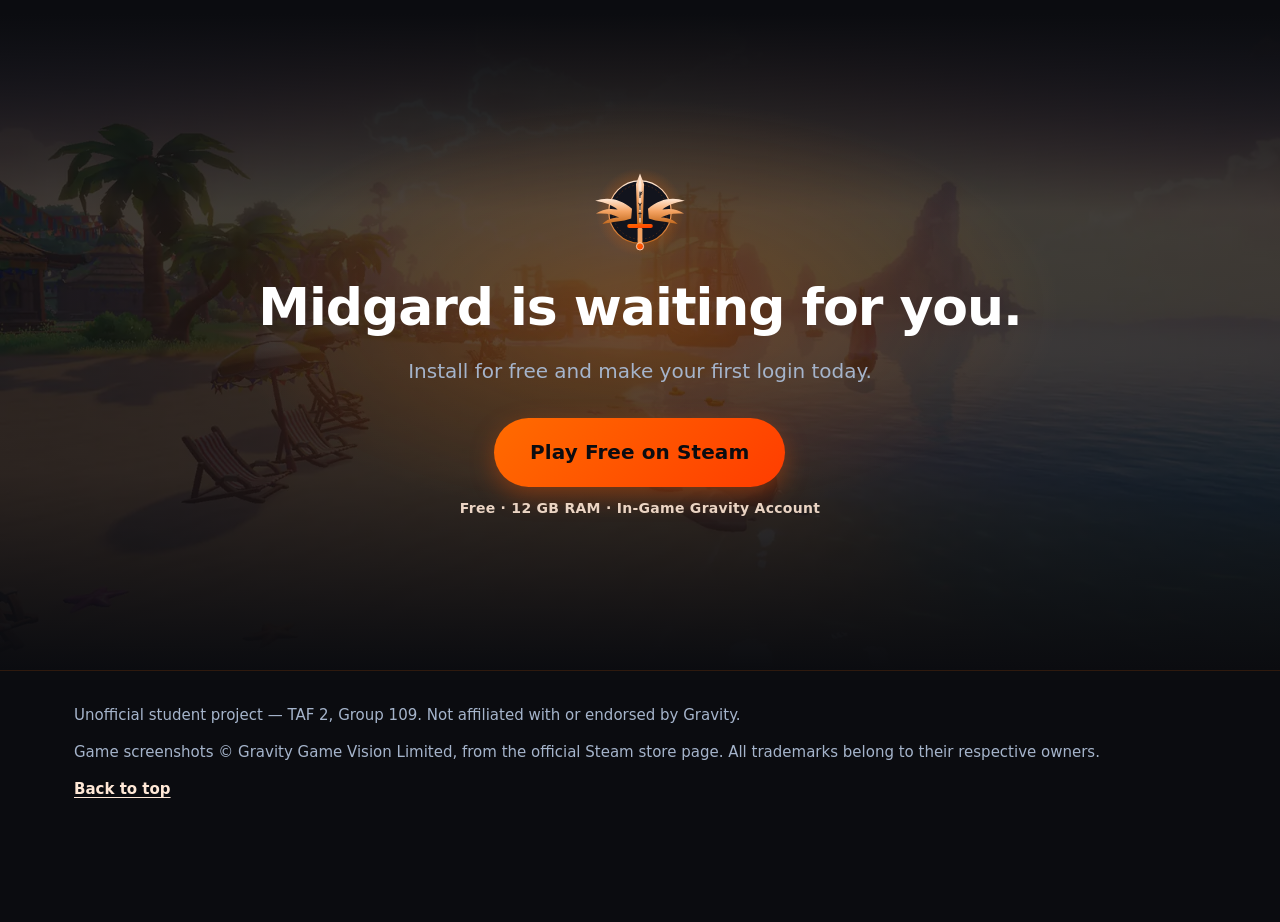
==== commit dbb55202: "TAF 2: English version, official Steam screenshots in WebP, pulsing neon CTAs - Full English copy; h" ====
--- a/ragnarok-landing/index.html
+++ b/ragnarok-landing/index.html
@@ -1,316 +1,411 @@
 <!DOCTYPE html>
-<html lang="fr">
+<html lang="en">
 <head>
   <meta charset="UTF-8">
   <meta name="viewport" content="width=device-width, initial-scale=1">
-  <title>Ragnarok: The New World — Jouer gratuitement sur Steam</title>
-  <meta name="description" content="Ragnarok: The New World arrive sur Steam. 8 classes, boss MVP, Prontera, PvP et progression hors ligne. Installez gratuitement et lancez votre première connexion.">
+  <title>Ragnarok: The New World — Play Free on Steam</title>
+  <meta name="description" content="Ragnarok: The New World is out on Steam. Open-world Midgard, 8 classes including the new Druid, MVP mounts, guild battles and offline progression. Free to play on PC.">
   <meta name="theme-color" content="#0B0C10">
   <meta property="og:type" content="website">
-  <meta property="og:title" content="Ragnarok: The New World — Jouer gratuitement sur Steam">
-  <meta property="og:description" content="Rejoignez Midgard : 8 classes, boss MVP, PvP et cross-play. Gratuit sur Steam.">
-  <meta property="og:image" content="assets/images/hero-artwork.webp">
+  <meta property="og:title" content="Midgard Awaits. Return to the Open World, Free on PC.">
+  <meta property="og:description" content="8 classes, MVP mounts, guild battles and offline progression. Play free on Steam.">
+  <meta property="og:image" content="assets/images/hero-key-art.webp">
   <link rel="icon" type="image/svg+xml" href="assets/images/logo.svg">
-  <link rel="preload" as="image" type="image/webp" href="assets/images/hero-artwork.webp" imagesrcset="assets/images/hero-artwork.webp 1200w, assets/images/hero-artwork-2x.webp 2400w" imagesizes="(max-width: 880px) 100vw, 560px">
+  <link rel="preload" as="image" type="image/webp" href="assets/images/hero-key-art.webp" imagesrcset="assets/images/hero-key-art-960.webp 960w, assets/images/hero-key-art.webp 1920w" imagesizes="100vw">
   <link rel="stylesheet" href="./style.css">
 </head>
 <body>
-  <a class="skip-link" href="#main">Aller au contenu principal</a>
+  <a class="skip-link" href="#main">Skip to main content</a>
 
   <!-- ============ HEADER ============ -->
   <header class="site-header" id="top">
     <div class="container header-inner">
-      <a class="brand" href="#top" aria-label="Ragnarok: The New World — retour en haut">
+      <a class="brand" href="#top" aria-label="Ragnarok: The New World — back to top">
         <img src="assets/images/logo.svg" alt="" width="44" height="44">
         <span class="brand-name">Ragnarok<span class="brand-sub">The New World</span></span>
       </a>
 
-      <button class="nav-toggle" type="button" aria-expanded="false" aria-controls="primary-nav" aria-label="Ouvrir le menu">
+      <button class="nav-toggle" type="button" aria-expanded="false" aria-controls="primary-nav" aria-label="Open menu">
         <span class="nav-toggle-bar" aria-hidden="true"></span>
         <span class="nav-toggle-bar" aria-hidden="true"></span>
         <span class="nav-toggle-bar" aria-hidden="true"></span>
       </button>
 
-      <nav class="primary-nav" id="primary-nav" aria-label="Navigation principale">
+      <nav class="primary-nav" id="primary-nav" aria-label="Main navigation">
         <ul>
-          <li><a href="#features">Le jeu</a></li>
+          <li><a href="#world">World</a></li>
           <li><a href="#classes">Classes</a></li>
-          <li><a href="#comfort">Confort</a></li>
-          <li><a href="#steps">Démarrer</a></li>
+          <li><a href="#offline">Offline Grind</a></li>
+          <li><a href="#group">Group Play</a></li>
+          <li><a href="#steps">Get Started</a></li>
           <li><a href="#faq">FAQ</a></li>
         </ul>
-        <a class="btn btn-primary btn-sm" href="https://store.steampowered.com/app/4212480/Ragnarok_The_New_World/" target="_blank" rel="noopener" data-cta="header">Jouer gratuitement sur Steam</a>
+        <a class="btn btn-primary btn-sm" href="https://store.steampowered.com/app/4212480/Ragnarok_The_New_World/" target="_blank" rel="noopener" data-cta="header">Play Free on Steam</a>
       </nav>
     </div>
   </header>
 
   <main id="main">
-    <!-- ============ HERO ============ -->
+    <!-- ============ 1. HERO ============ -->
     <section class="hero" id="hero" aria-labelledby="hero-title">
-      <div class="container hero-grid">
-        <div class="hero-copy">
-          <p class="eyebrow"><span class="pulse" aria-hidden="true"></span> Disponible sur Steam · Free-to-play</p>
-          <h1 id="hero-title">Midgard renaît.<br><span class="text-gradient">Votre légende commence maintenant.</span></h1>
-          <p class="lead">Ragnarok: The New World débarque sur PC. Choisissez parmi 8 classes, affrontez les boss MVP et retrouvez vos amis à Prontera — gratuitement.</p>
-          <div class="cta-group">
-            <a class="btn btn-primary btn-lg" href="https://store.steampowered.com/app/4212480/Ragnarok_The_New_World/" target="_blank" rel="noopener" data-cta="hero">
-              Jouer gratuitement sur Steam
-              <svg class="btn-icon" width="20" height="20" viewBox="0 0 24 24" aria-hidden="true" focusable="false"><path d="M5 12h14M13 6l6 6-6 6" fill="none" stroke="currentColor" stroke-width="2.4" stroke-linecap="round" stroke-linejoin="round"/></svg>
-            </a>
-            <a class="btn btn-ghost" href="#steps">Comment démarrer ?</a>
-          </div>
-          <ul class="trust-row" aria-label="Points clés">
-            <li><strong>100 %</strong> gratuit</li>
-            <li><strong>8</strong> classes</li>
-            <li><strong>346K</strong> joueurs sur Discord</li>
-          </ul>
-        </div>
-        <div class="hero-visual">
-          <img src="assets/images/hero-artwork.webp" srcset="assets/images/hero-artwork.webp 1200w, assets/images/hero-artwork-2x.webp 2400w" sizes="(max-width: 880px) 100vw, 560px" alt="Un héros de Midgard brandit son épée runique, entouré d'une aura de feu, devant la cité" width="1200" height="900" fetchpriority="high" decoding="async">
-        </div>
-      </div>
-    </section>
-
-    <!-- ============ FEATURES ============ -->
-    <section class="section" id="features" aria-labelledby="features-title">
+      <picture class="hero-bg">
+        <img src="assets/images/hero-key-art.webp" srcset="assets/images/hero-key-art-960.webp 960w, assets/images/hero-key-art.webp 1920w" sizes="100vw" alt="A party of adventurers gathers on an airship deck above Midgard" width="1920" height="1080" fetchpriority="high" decoding="async">
+      </picture>
+      <div class="container hero-content">
+        <p class="eyebrow"><span class="pulse-dot" aria-hidden="true"></span> Out now on Steam · Free-to-play</p>
+        <h1 id="hero-title" data-angle-a="Midgard Awaits. Return to the Open World, Free on PC." data-angle-b="Midgard Is Back — And Your Character Progresses Even While You Work.">Midgard Awaits. Return to the Open World, Free on PC.</h1>
+        <p class="lead">The first open-world Ragnarok. Pick from 8 classes including the all-new Druid, tame MVP bosses as mounts and keep growing stronger while you're offline.</p>
+        <div class="cta-block">
+          <a class="btn btn-primary btn-lg" href="https://store.steampowered.com/app/4212480/Ragnarok_The_New_World/" target="_blank" rel="noopener" data-cta="hero">
+            Play Free on Steam
+            <svg class="btn-icon" width="20" height="20" viewBox="0 0 24 24" aria-hidden="true" focusable="false"><path d="M5 12h14M13 6l6 6-6 6" fill="none" stroke="currentColor" stroke-width="2.4" stroke-linecap="round" stroke-linejoin="round"/></svg>
+          </a>
+          <p class="cta-micro">Free · 12 GB RAM · In-Game Gravity Account</p>
+        </div>
+        <ul class="trust-row" aria-label="Key facts">
+          <li><strong>8</strong> classes</li>
+          <li><strong>120</strong> FPS on PC</li>
+          <li><strong>346K</strong> on Discord</li>
+        </ul>
+      </div>
+    </section>
+
+    <!-- ============ 2. WORLD & CONTENT ============ -->
+    <section class="section" id="world" aria-labelledby="world-title">
       <div class="container">
         <header class="section-head">
-          <p class="eyebrow">Le MMORPG culte, repensé pour PC</p>
-          <h2 id="features-title">Tout ce qui a fait la légende de Ragnarok</h2>
-          <p class="section-lead">Des retrouvailles pour les vétérans, une porte d'entrée idéale pour les nouveaux aventuriers.</p>
+          <p class="eyebrow">The first open-world RO</p>
+          <h2 id="world-title">Everything you loved, now unimaginably vast</h2>
+          <p class="section-lead">Every scene is a grand view and every step is an adventure.</p>
         </header>
 
-        <div class="card-grid card-grid-4">
-          <article class="card">
-            <img src="assets/images/icon-class-druid.svg" alt="" width="64" height="64" loading="lazy">
-            <h3>8 classes, dont le Druide</h3>
-            <p>Tank, soigneur ou DPS : trouvez votre style et faites évoluer votre héros à votre rythme.</p>
+        <div class="media-grid">
+          <article class="media-card">
+            <img src="assets/images/shot-prontera.webp" alt="Crowds of players gathered in the streets of Prontera" width="960" height="540" loading="lazy" decoding="async">
+            <div class="media-body">
+              <h3>Prontera, alive again</h3>
+              <p>Trade freely, recruit your guild and meet thousands of adventurers in the capital.</p>
+            </div>
           </article>
-          <article class="card">
-            <img src="assets/images/icon-mvp.svg" alt="" width="64" height="64" loading="lazy">
-            <h3>Boss MVP</h3>
-            <p>Unissez vos forces pour terrasser les boss mythiques et décrocher un butin rare.</p>
+          <article class="media-card">
+            <img src="assets/images/shot-mvp-boss.webp" alt="A party fights a giant MVP boss in a glowing arena" width="960" height="540" loading="lazy" decoding="async">
+            <div class="media-body">
+              <h3>MVP Mounts</h3>
+              <p>Defeat an MVP boss and make it your exclusive mount. Ride the strongest in style.</p>
+            </div>
           </article>
-          <article class="card">
-            <img src="assets/images/icon-prontera.svg" alt="" width="64" height="64" loading="lazy">
-            <h3>Prontera vivante</h3>
-            <p>Commercez, recrutez votre guilde et retrouvez l'ambiance unique de la capitale.</p>
+          <article class="media-card">
+            <img src="assets/images/shot-guild-battle.webp" alt="Large-scale guild battle in front of a castle" width="960" height="540" loading="lazy" decoding="async">
+            <div class="media-body">
+              <h3>Guild battles &amp; open-world PvP</h3>
+              <p>Rally your guildmates, siege castles and fight with zero stutter at up to 120 FPS.</p>
+            </div>
           </article>
-          <article class="card">
-            <img src="assets/images/icon-pvp.svg" alt="" width="64" height="64" loading="lazy">
-            <h3>PvP &amp; guerres de guilde</h3>
-            <p>Mesurez-vous aux meilleurs joueurs en arène et menez votre guilde à la victoire.</p>
+          <article class="media-card">
+            <img src="assets/images/shot-open-world.webp" alt="Adventurers climbing rooftops, swimming and floating in bubbles" width="960" height="540" loading="lazy" decoding="async">
+            <div class="media-body">
+              <h3>Climb, swim, explore</h3>
+              <p>A seamless Midgard to roam on PC, tablet and phone, with your progress synced.</p>
+            </div>
           </article>
         </div>
 
-        <div class="section-cta">
-          <a class="btn btn-primary" href="https://store.steampowered.com/app/4212480/Ragnarok_The_New_World/" target="_blank" rel="noopener" data-cta="features">Jouer gratuitement sur Steam</a>
-        </div>
-      </div>
-    </section>
-
-    <!-- ============ CLASSES ============ -->
+        <div class="section-cta cta-block">
+          <a class="btn btn-primary" href="https://store.steampowered.com/app/4212480/Ragnarok_The_New_World/" target="_blank" rel="noopener" data-cta="world">Play Free on Steam</a>
+          <p class="cta-micro">Free · 12 GB RAM · In-Game Gravity Account</p>
+        </div>
+      </div>
+    </section>
+
+    <!-- ============ 3. CLASSES ============ -->
     <section class="section section-alt" id="classes" aria-labelledby="classes-title">
       <div class="container">
         <header class="section-head">
-          <p class="eyebrow">Choisissez votre voie</p>
-          <h2 id="classes-title">8 classes, des centaines de builds</h2>
-          <p class="section-lead">Changez de spécialisation quand vous voulez : aucune erreur n'est définitive.</p>
+          <p class="eyebrow">Choose your path</p>
+          <h2 id="classes-title">8 classes from launch. Change jobs anytime.</h2>
+          <p class="section-lead">Tank today, healer tomorrow: master every class with a single character. Skill resets are always free.</p>
         </header>
 
+        <div class="split">
+          <article class="druid-card">
+            <span class="tag">New class</span>
+            <h3>The Druid debuts</h3>
+            <p>One class, three playstyles. Switch forms at any time:</p>
+            <ul class="check-list">
+              <li><svg width="20" height="20" viewBox="0 0 24 24" aria-hidden="true" focusable="false"><path d="M5 12.5l4.5 4.5L19 7.5" fill="none" stroke="currentColor" stroke-width="2.6" stroke-linecap="round" stroke-linejoin="round"/></svg>Werewolf</li>
+              <li><svg width="20" height="20" viewBox="0 0 24 24" aria-hidden="true" focusable="false"><path d="M5 12.5l4.5 4.5L19 7.5" fill="none" stroke="currentColor" stroke-width="2.6" stroke-linecap="round" stroke-linejoin="round"/></svg>Wereraptor</li>
+              <li><svg width="20" height="20" viewBox="0 0 24 24" aria-hidden="true" focusable="false"><path d="M5 12.5l4.5 4.5L19 7.5" fill="none" stroke="currentColor" stroke-width="2.6" stroke-linecap="round" stroke-linejoin="round"/></svg>Human Arcanist</li>
+            </ul>
+          </article>
+          <figure class="media-card media-wide">
+            <img src="assets/images/shot-costumes.webp" alt="A line-up of adventurers wearing different outfits" width="960" height="540" loading="lazy" decoding="async">
+            <figcaption class="media-body">
+              <h3>100+ looks to customize</h3>
+              <p>Dye fabrics, style haircuts and switch from dashing Knight to charming Bard.</p>
+            </figcaption>
+          </figure>
+        </div>
+
         <ul class="class-grid" role="list">
-          <li class="class-chip"><span class="rune" aria-hidden="true">ᛟ</span><span><strong>Épéiste</strong><small>Tank · Mêlée</small></span></li>
-          <li class="class-chip"><span class="rune" aria-hidden="true">ᚨ</span><span><strong>Mage</strong><small>DPS · Magie</small></span></li>
-          <li class="class-chip"><span class="rune" aria-hidden="true">ᛉ</span><span><strong>Archer</strong><small>DPS · Distance</small></span></li>
-          <li class="class-chip"><span class="rune" aria-hidden="true">ᛒ</span><span><strong>Acolyte</strong><small>Soin · Soutien</small></span></li>
-          <li class="class-chip"><span class="rune" aria-hidden="true">ᚦ</span><span><strong>Voleur</strong><small>DPS · Agilité</small></span></li>
-          <li class="class-chip"><span class="rune" aria-hidden="true">ᚠ</span><span><strong>Marchand</strong><small>Hybride · Économie</small></span></li>
-          <li class="class-chip class-chip-new"><span class="rune" aria-hidden="true">ᛃ</span><span><strong>Druide</strong><small>Nature · Métamorphose</small></span><em class="tag">Nouveau</em></li>
-          <li class="class-chip"><span class="rune" aria-hidden="true">ᛊ</span><span><strong>Ninja</strong><small>Burst · Furtivité</small></span></li>
+          <li class="class-chip"><span class="rune" aria-hidden="true">ᛟ</span><span><strong>Swordman</strong><small>Tank · Melee</small></span></li>
+          <li class="class-chip"><span class="rune" aria-hidden="true">ᚨ</span><span><strong>Mage</strong><small>DPS · Magic</small></span></li>
+          <li class="class-chip"><span class="rune" aria-hidden="true">ᛉ</span><span><strong>Archer</strong><small>DPS · Ranged</small></span></li>
+          <li class="class-chip"><span class="rune" aria-hidden="true">ᛒ</span><span><strong>Acolyte</strong><small>Healer · Support</small></span></li>
+          <li class="class-chip"><span class="rune" aria-hidden="true">ᚦ</span><span><strong>Thief</strong><small>DPS · Agility</small></span></li>
+          <li class="class-chip"><span class="rune" aria-hidden="true">ᚠ</span><span><strong>Merchant</strong><small>Hybrid · Economy</small></span></li>
+          <li class="class-chip class-chip-new"><span class="rune" aria-hidden="true">ᛃ</span><span><strong>Druid</strong><small>Shapeshifter · Nature</small></span></li>
+          <li class="class-chip"><span class="rune" aria-hidden="true">✦</span><span><strong>Your build</strong><small>No meta: burst, summon, control</small></span></li>
         </ul>
 
-        <div class="section-cta">
-          <a class="btn btn-primary" href="https://store.steampowered.com/app/4212480/Ragnarok_The_New_World/" target="_blank" rel="noopener" data-cta="classes">Jouer gratuitement sur Steam</a>
-        </div>
-      </div>
-    </section>
-
-    <!-- ============ COMFORT ============ -->
-    <section class="section" id="comfort" aria-labelledby="comfort-title">
+        <div class="section-cta cta-block">
+          <a class="btn btn-primary" href="https://store.steampowered.com/app/4212480/Ragnarok_The_New_World/" target="_blank" rel="noopener" data-cta="classes">Play Free on Steam</a>
+          <p class="cta-micro">Free · 12 GB RAM · In-Game Gravity Account</p>
+        </div>
+      </div>
+    </section>
+
+    <!-- ============ 4. OFFLINE GRIND ============ -->
+    <section class="section" id="offline" aria-labelledby="offline-title">
+      <div class="container">
+        <div class="split split-reverse">
+          <div>
+            <p class="eyebrow">Grindless gaming</p>
+            <h2 id="offline-title" class="split-title">Your character keeps hunting while you sleep</h2>
+            <p class="section-lead">While you work, resources quietly pile up. Log back in stronger than you left.</p>
+            <ul class="comfort-list">
+              <li>
+                <img src="assets/images/icon-offline.svg" alt="" width="48" height="48" loading="lazy">
+                <span><strong>Offline earnings</strong>Idle time automatically turns into resources.</span>
+              </li>
+              <li>
+                <img src="assets/images/icon-reset.svg" alt="" width="48" height="48" loading="lazy">
+                <span><strong>Free stat resets, forever</strong>Plus free resource retrieval. Never fear a wrong build.</span>
+              </li>
+              <li>
+                <img src="assets/images/icon-refine.svg" alt="" width="48" height="48" loading="lazy">
+                <span><strong>Safe refining to +15</strong>No break and no level loss on failure.</span>
+              </li>
+              <li>
+                <img src="assets/images/icon-crossplay.svg" alt="" width="48" height="48" loading="lazy">
+                <span><strong>Phone, tablet &amp; PC</strong>One character with progress synced across all three.</span>
+              </li>
+            </ul>
+          </div>
+          <figure class="media-card media-wide">
+            <img src="assets/images/shot-offline-grind.webp" alt="A character auto-hunting a field full of Porings" width="960" height="540" loading="lazy" decoding="async">
+          </figure>
+        </div>
+
+        <div class="section-cta cta-block">
+          <a class="btn btn-primary" href="https://store.steampowered.com/app/4212480/Ragnarok_The_New_World/" target="_blank" rel="noopener" data-cta="offline">Play Free on Steam</a>
+          <p class="cta-micro">Free · 12 GB RAM · In-Game Gravity Account</p>
+        </div>
+      </div>
+    </section>
+
+    <!-- ============ 5. GROUP PLAY ============ -->
+    <section class="section section-alt" id="group" aria-labelledby="group-title">
+      <div class="container">
+        <div class="split">
+          <figure class="media-card media-wide">
+            <img src="assets/images/shot-group-play.webp" alt="Friends gathered together at a flower-filled celebration in Midgard" width="960" height="540" loading="lazy" decoding="async">
+          </figure>
+          <div>
+            <p class="eyebrow">Party up &amp; synergize</p>
+            <h2 id="group-title" class="split-title">Struggling solo? Find your crew.</h2>
+            <p class="section-lead">Class synergy and skill combos turn even the toughest boss into loot.</p>
+            <ul class="check-list check-list-lg">
+              <li><svg width="20" height="20" viewBox="0 0 24 24" aria-hidden="true" focusable="false"><path d="M5 12.5l4.5 4.5L19 7.5" fill="none" stroke="currentColor" stroke-width="2.6" stroke-linecap="round" stroke-linejoin="round"/></svg>Tanks hold the boss, damage dealers burst, healers keep everyone alive</li>
+              <li><svg width="20" height="20" viewBox="0 0 24 24" aria-hidden="true" focusable="false"><path d="M5 12.5l4.5 4.5L19 7.5" fill="none" stroke="currentColor" stroke-width="2.6" stroke-linecap="round" stroke-linejoin="round"/></svg>Guild raids, castle sieges and MVP hunts</li>
+              <li><svg width="20" height="20" viewBox="0 0 24 24" aria-hidden="true" focusable="false"><path d="M5 12.5l4.5 4.5L19 7.5" fill="none" stroke="currentColor" stroke-width="2.6" stroke-linecap="round" stroke-linejoin="round"/></svg>Free trading with other players</li>
+            </ul>
+          </div>
+        </div>
+
+        <div class="section-cta cta-block">
+          <a class="btn btn-primary" href="https://store.steampowered.com/app/4212480/Ragnarok_The_New_World/" target="_blank" rel="noopener" data-cta="group">Play Free on Steam</a>
+          <p class="cta-micro">Free · 12 GB RAM · In-Game Gravity Account</p>
+        </div>
+      </div>
+    </section>
+
+    <!-- ============ 6. 4 STEPS → FIRST LOGIN ============ -->
+    <section class="section" id="steps" aria-labelledby="steps-title">
       <div class="container">
         <header class="section-head">
-          <p class="eyebrow">Pensé pour votre temps</p>
-          <h2 id="comfort-title">Progressez, même quand vous êtes absent</h2>
-        </header>
-
-        <div class="card-grid card-grid-4">
-          <article class="card card-compact">
-            <img src="assets/images/icon-offline.svg" alt="" width="64" height="64" loading="lazy">
-            <h3>Gains hors ligne</h3>
-            <p>Votre héros continue d'accumuler de l'expérience pendant que vous vivez votre vie.</p>
-          </article>
-          <article class="card card-compact">
-            <img src="assets/images/icon-reset.svg" alt="" width="64" height="64" loading="lazy">
-            <h3>Reset de compétences</h3>
-            <p>Testez de nouveaux builds librement, sans recommencer votre personnage.</p>
-          </article>
-          <article class="card card-compact">
-            <img src="assets/images/icon-refine.svg" alt="" width="64" height="64" loading="lazy">
-            <h3>Raffinement simplifié</h3>
-            <p>Améliorez votre équipement avec un système plus clair et plus juste.</p>
-          </article>
-          <article class="card card-compact">
-            <img src="assets/images/icon-crossplay.svg" alt="" width="64" height="64" loading="lazy">
-            <h3>Cross-play PC / mobile</h3>
-            <p>Une seule progression, sur grand écran comme en déplacement.</p>
-          </article>
-        </div>
-
-        <div class="section-cta">
-          <a class="btn btn-primary" href="https://store.steampowered.com/app/4212480/Ragnarok_The_New_World/" target="_blank" rel="noopener" data-cta="comfort">Jouer gratuitement sur Steam</a>
-        </div>
-      </div>
-    </section>
-
-    <!-- ============ STEPS (onboarding → first login) ============ -->
-    <section class="section section-alt" id="steps" aria-labelledby="steps-title">
-      <div class="container">
-        <header class="section-head">
-          <p class="eyebrow">Moins de 5 minutes</p>
-          <h2 id="steps-title">De Steam à votre première connexion</h2>
-          <p class="section-lead">Quatre étapes simples pour entrer à Midgard.</p>
+          <p class="eyebrow">From click to Prontera</p>
+          <h2 id="steps-title">4 steps to your first login</h2>
+          <p class="section-lead">Free to download. All you need is a Steam account.</p>
         </header>
 
         <ol class="steps" role="list">
           <li class="step">
-            <img src="assets/images/step-1.svg" alt="" width="96" height="96" loading="lazy">
-            <h3><span class="visually-hidden">Étape 1 : </span>Ouvrez la page Steam</h3>
-            <p>Cliquez sur « Jouer gratuitement sur Steam ».</p>
+            <div class="step-media">
+              <img src="assets/images/step-1.webp" alt="" width="480" height="270" loading="lazy" decoding="async">
+              <span class="step-num" aria-hidden="true">1</span>
+            </div>
+            <h3><span class="visually-hidden">Step 1: </span>Open the Steam page</h3>
+            <p>Click “Play Free on Steam”, then “Play Game”.</p>
           </li>
           <li class="step">
-            <img src="assets/images/step-2.svg" alt="" width="96" height="96" loading="lazy">
-            <h3><span class="visually-hidden">Étape 2 : </span>Installez le jeu</h3>
-            <p>Ajoutez-le à votre bibliothèque et lancez le téléchargement.</p>
+            <div class="step-media">
+              <img src="assets/images/step-2.webp" alt="" width="480" height="270" loading="lazy" decoding="async">
+              <span class="step-num" aria-hidden="true">2</span>
+            </div>
+            <h3><span class="visually-hidden">Step 2: </span>Install the game</h3>
+            <p>About 30 GB of storage. Steam handles the download.</p>
           </li>
           <li class="step">
-            <img src="assets/images/step-3.svg" alt="" width="96" height="96" loading="lazy">
-            <h3><span class="visually-hidden">Étape 3 : </span>Créez votre héros</h3>
-            <p>Choisissez votre serveur, votre classe et votre apparence.</p>
+            <div class="step-media">
+              <img src="assets/images/step-3.webp" alt="" width="480" height="270" loading="lazy" decoding="async">
+              <span class="step-num" aria-hidden="true">3</span>
+            </div>
+            <h3><span class="visually-hidden">Step 3: </span>Create your Gravity account</h3>
+            <p>Sign up in-game in seconds, then design your hero.</p>
           </li>
           <li class="step step-final">
-            <img src="assets/images/step-4.svg" alt="" width="96" height="96" loading="lazy">
-            <h3><span class="visually-hidden">Étape 4 : </span>Connectez-vous</h3>
-            <p>Votre première connexion vous ouvre les portes de Prontera.</p>
+            <div class="step-media">
+              <img src="assets/images/step-4.webp" alt="" width="480" height="270" loading="lazy" decoding="async">
+              <span class="step-num" aria-hidden="true">4</span>
+            </div>
+            <h3><span class="visually-hidden">Step 4: </span>Log in &amp; enter Midgard</h3>
+            <p>Your first login drops you straight into Prontera.</p>
           </li>
         </ol>
 
-        <div class="section-cta">
-          <a class="btn btn-primary btn-lg" href="https://store.steampowered.com/app/4212480/Ragnarok_The_New_World/" target="_blank" rel="noopener" data-cta="steps">Jouer gratuitement sur Steam</a>
-        </div>
-      </div>
-    </section>
-
-    <!-- ============ COMMUNITY ============ -->
-    <section class="section" id="community" aria-labelledby="community-title">
-      <div class="container">
-        <div class="community card">
-          <img src="assets/images/badge-discord.svg" alt="Communauté Discord : 346K membres" width="280" height="96" loading="lazy">
+        <div class="section-cta cta-block">
+          <a class="btn btn-primary btn-lg" href="https://store.steampowered.com/app/4212480/Ragnarok_The_New_World/" target="_blank" rel="noopener" data-cta="steps">Play Free on Steam</a>
+          <p class="cta-micro">Free · 12 GB RAM · In-Game Gravity Account</p>
+        </div>
+      </div>
+    </section>
+
+    <!-- ============ 7. SOCIAL PROOF ============ -->
+    <section class="section section-alt" id="community" aria-labelledby="community-title">
+      <div class="container">
+        <div class="community">
+          <img src="assets/images/badge-discord.svg" alt="Discord community: 346K members" width="280" height="96" loading="lazy">
           <div class="community-copy">
-            <h2 id="community-title">Vous ne jouerez jamais seul</h2>
-            <p>346K aventuriers partagent déjà builds, astuces et sessions de groupe. Trouvez votre guilde dès votre première connexion.</p>
-          </div>
-          <a class="btn btn-primary" href="https://store.steampowered.com/app/4212480/Ragnarok_The_New_World/" target="_blank" rel="noopener" data-cta="community">Jouer gratuitement sur Steam</a>
-        </div>
-      </div>
-    </section>
-
-    <!-- ============ FAQ ============ -->
-    <section class="section section-alt" id="faq" aria-labelledby="faq-title">
+            <h2 id="community-title">You'll never adventure alone</h2>
+            <p>346K adventurers already share builds, tips and party invites on Discord. Find your guild from your very first login.</p>
+          </div>
+          <ul class="stat-row" aria-label="Community and game stats">
+            <li><strong>346K</strong><span>Discord members</span></li>
+            <li><strong>8</strong><span>classes at launch</span></li>
+            <li><strong>3</strong><span>devices, one save</span></li>
+            <li><strong>120</strong><span>FPS on PC</span></li>
+          </ul>
+          <div class="cta-block">
+            <a class="btn btn-primary" href="https://store.steampowered.com/app/4212480/Ragnarok_The_New_World/" target="_blank" rel="noopener" data-cta="community">Play Free on Steam</a>
+            <p class="cta-micro">Free · 12 GB RAM · In-Game Gravity Account</p>
+          </div>
+        </div>
+      </div>
+    </section>
+
+    <!-- ============ 8. FAQ ============ -->
+    <section class="section" id="faq" aria-labelledby="faq-title">
       <div class="container container-narrow">
         <header class="section-head">
-          <p class="eyebrow">Questions fréquentes</p>
-          <h2 id="faq-title">Tout savoir avant de vous lancer</h2>
+          <p class="eyebrow">FAQ</p>
+          <h2 id="faq-title">Before you jump in</h2>
         </header>
 
         <div class="accordion">
           <div class="accordion-item">
             <h3 class="accordion-heading">
               <button class="accordion-trigger" type="button" aria-expanded="false" aria-controls="faq-1" id="faq-1-btn">
-                Le jeu est-il vraiment gratuit ?
+                Is the game really free?
                 <span class="accordion-icon" aria-hidden="true"></span>
               </button>
             </h3>
             <div class="accordion-panel" id="faq-1" role="region" aria-labelledby="faq-1-btn" hidden>
-              <p>Oui. Ragnarok: The New World est free-to-play : le téléchargement sur Steam et l'accès au jeu sont gratuits.</p>
+              <p>Yes. Ragnarok: The New World is free-to-play. Downloading it on Steam and playing cost nothing.</p>
             </div>
           </div>
           <div class="accordion-item">
             <h3 class="accordion-heading">
               <button class="accordion-trigger" type="button" aria-expanded="false" aria-controls="faq-2" id="faq-2-btn">
-                Ai-je besoin d'un compte Steam ?
+                What do I need to run it on PC?
                 <span class="accordion-icon" aria-hidden="true"></span>
               </button>
             </h3>
             <div class="accordion-panel" id="faq-2" role="region" aria-labelledby="faq-2-btn" hidden>
-              <p>Oui, un compte Steam gratuit suffit. Il permet d'installer le jeu et de lancer votre première connexion en quelques clics.</p>
+              <p>A Windows PC with at least 12 GB of RAM, about 30 GB of free storage and a broadband internet connection.</p>
             </div>
           </div>
           <div class="accordion-item">
             <h3 class="accordion-heading">
               <button class="accordion-trigger" type="button" aria-expanded="false" aria-controls="faq-3" id="faq-3-btn">
-                Je n'ai jamais joué à Ragnarok, est-ce pour moi ?
+                Which accounts do I need?
                 <span class="accordion-icon" aria-hidden="true"></span>
               </button>
             </h3>
             <div class="accordion-panel" id="faq-3" role="region" aria-labelledby="faq-3-btn" hidden>
-              <p>Absolument. Le tutoriel vous guide pas à pas, le reset de compétences permet d'expérimenter sans risque et la communauté est très accueillante.</p>
+              <p>A free Steam account to install the game, and a Gravity account that you create in-game on your first launch.</p>
             </div>
           </div>
           <div class="accordion-item">
             <h3 class="accordion-heading">
               <button class="accordion-trigger" type="button" aria-expanded="false" aria-controls="faq-4" id="faq-4-btn">
-                Puis-je garder ma progression entre PC et mobile ?
+                I've never played Ragnarok. Is it for me?
                 <span class="accordion-icon" aria-hidden="true"></span>
               </button>
             </h3>
             <div class="accordion-panel" id="faq-4" role="region" aria-labelledby="faq-4-btn" hidden>
-              <p>Oui, grâce au cross-play, vous retrouvez le même héros et le même inventaire sur vos différents appareils.</p>
-            </div>
-          </div>
-        </div>
-
-        <div class="section-cta">
-          <a class="btn btn-primary" href="https://store.steampowered.com/app/4212480/Ragnarok_The_New_World/" target="_blank" rel="noopener" data-cta="faq">Jouer gratuitement sur Steam</a>
-        </div>
-      </div>
-    </section>
-
-    <!-- ============ FINAL CTA ============ -->
+              <p>Absolutely. Free skill and stat resets mean you can never pick the wrong class, and offline earnings let you progress at your own pace.</p>
+            </div>
+          </div>
+          <div class="accordion-item">
+            <h3 class="accordion-heading">
+              <button class="accordion-trigger" type="button" aria-expanded="false" aria-controls="faq-5" id="faq-5-btn">
+                Can I keep my progress between PC and mobile?
+                <span class="accordion-icon" aria-hidden="true"></span>
+              </button>
+            </h3>
+            <div class="accordion-panel" id="faq-5" role="region" aria-labelledby="faq-5-btn" hidden>
+              <p>Yes. Switch between phone, tablet and PC at any time with your progress fully synced.</p>
+            </div>
+          </div>
+        </div>
+
+        <div class="section-cta cta-block">
+          <a class="btn btn-primary" href="https://store.steampowered.com/app/4212480/Ragnarok_The_New_World/" target="_blank" rel="noopener" data-cta="faq">Play Free on Steam</a>
+          <p class="cta-micro">Free · 12 GB RAM · In-Game Gravity Account</p>
+        </div>
+      </div>
+    </section>
+
+    <!-- ============ 9. FINAL CTA ============ -->
     <section class="final-cta" id="final" aria-labelledby="final-title">
+      <img class="final-bg" src="assets/images/final-bg.webp" alt="" width="1600" height="900" loading="lazy" decoding="async">
       <div class="container final-inner">
-        <img src="assets/images/logo.svg" alt="" width="120" height="120" loading="lazy">
-        <h2 id="final-title">Midgard vous attend.</h2>
-        <p class="lead">Installez gratuitement et lancez votre première connexion dès aujourd'hui.</p>
-        <a class="btn btn-primary btn-lg" href="https://store.steampowered.com/app/4212480/Ragnarok_The_New_World/" target="_blank" rel="noopener" data-cta="final">Jouer gratuitement sur Steam</a>
+        <img src="assets/images/logo.svg" alt="" width="96" height="96" loading="lazy">
+        <h2 id="final-title">Midgard is waiting for you.</h2>
+        <p class="lead">Install for free and make your first login today.</p>
+        <div class="cta-block">
+          <a class="btn btn-primary btn-lg" href="https://store.steampowered.com/app/4212480/Ragnarok_The_New_World/" target="_blank" rel="noopener" data-cta="final">Play Free on Steam</a>
+          <p class="cta-micro">Free · 12 GB RAM · In-Game Gravity Account</p>
+        </div>
       </div>
     </section>
   </main>
 
-  <!-- ============ FOOTER ============ -->
+  <!-- ============ 10. FOOTER ============ -->
   <footer class="site-footer">
     <div class="container footer-inner">
-      <p>Ragnarok: The New World — page de présentation réalisée dans le cadre du TAF 2 (Groupe 109).</p>
-      <p>Les marques citées appartiennent à leurs propriétaires respectifs.</p>
-      <a href="#top" class="back-top">Retour en haut</a>
+      <p>Unofficial student project — TAF 2, Group 109. Not affiliated with or endorsed by Gravity.</p>
+      <p>Game screenshots © Gravity Game Vision Limited, from the official Steam store page. All trademarks belong to their respective owners.</p>
+      <a href="#top" class="back-top">Back to top</a>
     </div>
   </footer>
 
   <!-- ============ FLOATING CTA BAR ============ -->
-  <aside class="floating-bar" id="floating-bar" aria-label="Accès rapide au jeu" aria-hidden="true">
+  <aside class="floating-bar" id="floating-bar" aria-label="Quick access to the game" aria-hidden="true">
     <div class="floating-inner">
       <img src="assets/images/logo.svg" alt="" width="36" height="36">
-      <p class="floating-text"><strong>Ragnarok: The New World</strong><span>Gratuit · 8 classes · Cross-play</span></p>
-      <a class="btn btn-primary btn-sm" href="https://store.steampowered.com/app/4212480/Ragnarok_The_New_World/" target="_blank" rel="noopener" data-cta="floating-bar" tabindex="-1">Jouer gratuitement sur Steam</a>
+      <p class="floating-text"><strong>Ragnarok: The New World</strong><span>Free · 12 GB RAM · In-Game Gravity Account</span></p>
+      <a class="btn btn-primary btn-sm" href="https://store.steampowered.com/app/4212480/Ragnarok_The_New_World/" target="_blank" rel="noopener" data-cta="floating-bar" tabindex="-1">Play Free on Steam</a>
     </div>
   </aside>
 
--- a/ragnarok-landing/style.css
+++ b/ragnarok-landing/style.css
@@ -103,8 +103,7 @@
   color: var(--void); /* contraste ≥ 5.6:1 sur le dégradé (texte large, AAA) */
   box-shadow: var(--neon-shadow);
 }
-.btn-primary:hover { transform: translateY(-2px); box-shadow: 0 12px 32px rgba(255, 85, 0, 0.5); filter: brightness(1.06); }
-.btn-primary:active { transform: translateY(0); }
+.btn-primary:active { transform: scale(0.99); }
 .btn-lg { min-height: 60px; padding: 18px 36px; font-size: 1.25rem; }
 .btn-sm { min-height: 44px; padding: 10px 20px; font-size: 1rem; }
 .btn-ghost {
@@ -146,25 +145,87 @@
 .nav-toggle[aria-expanded="true"] .nav-toggle-bar:nth-child(2) { opacity: 0; }
 .nav-toggle[aria-expanded="true"] .nav-toggle-bar:nth-child(3) { transform: translateY(-10px) rotate(-45deg); }
 
-/* ---------- Hero ---------- */
-.hero { padding-block: clamp(40px, 7vw, 96px) clamp(56px, 8vw, 104px); overflow: hidden; }
-.hero-grid { display: grid; grid-template-columns: 1.05fr 1fr; gap: clamp(32px, 5vw, 64px); align-items: center; }
-.hero h1 { font-size: clamp(2.4rem, 5.4vw, 4rem); margin-block: 16px 20px; }
-.hero .lead { margin-bottom: 32px; }
-.cta-group { display: flex; flex-wrap: wrap; gap: 16px; align-items: center; }
+/* ---------- Neon pulsing CTA ---------- */
+@keyframes cta-pulse {
+  0%, 100% {
+    transform: scale(1);
+    box-shadow: 0 8px 24px rgba(255, 85, 0, 0.35);
+  }
+  50% {
+    transform: scale(1.03);
+    box-shadow: 0 0 15px rgba(255, 107, 0, 0.8), 0 0 30px rgba(255, 61, 0, 0.5);
+  }
+}
+.btn-primary { animation: cta-pulse 2.2s ease-in-out infinite; will-change: transform, box-shadow; }
+.btn-primary:hover, .btn-primary:focus-visible {
+  animation-play-state: paused;
+  transform: scale(1.04);
+  box-shadow: 0 0 18px rgba(255, 107, 0, 0.9), 0 0 36px rgba(255, 61, 0, 0.6);
+}
+.cta-block { display: flex; flex-direction: column; align-items: flex-start; gap: 10px; }
+.section-cta.cta-block, .final-inner .cta-block, .community .cta-block { align-items: center; }
+.cta-micro { font-size: 0.875rem; font-weight: 600; letter-spacing: 0.02em; color: var(--peach); opacity: .9; }
+
+/* ---------- Hero (full-bleed key art) ---------- */
+.hero {
+  position: relative; isolation: isolate; overflow: hidden;
+  min-height: min(86vh, 820px); display: flex; align-items: center;
+  padding-block: clamp(64px, 10vw, 120px);
+}
+.hero-bg, .hero-bg img { position: absolute; inset: 0; width: 100%; height: 100%; }
+.hero-bg { z-index: -2; }
+.hero-bg img { object-fit: cover; object-position: 60% 40%; }
+.hero::before {
+  content: ""; position: absolute; inset: 0; z-index: -1;
+  background:
+    linear-gradient(90deg, rgba(11, 12, 16, 0.96) 0%, rgba(11, 12, 16, 0.86) 38%, rgba(11, 12, 16, 0.35) 70%, rgba(11, 12, 16, 0.2) 100%),
+    linear-gradient(0deg, var(--void) 0%, rgba(11, 12, 16, 0) 30%);
+}
+.hero-content { max-width: var(--container); }
+.hero-content > * { max-width: 620px; }
+.hero h1 { font-size: clamp(2.3rem, 5vw, 3.75rem); margin-block: 16px 20px; text-shadow: 0 2px 24px rgba(0, 0, 0, 0.6); }
+.hero .lead { margin-bottom: 32px; color: #C3CEDF; }
 .trust-row { display: flex; flex-wrap: wrap; gap: 12px 28px; margin-top: 32px; font-size: 0.975rem; }
 .trust-row li { display: flex; align-items: baseline; gap: 6px; }
 .trust-row strong { color: var(--peach); font-size: 1.125rem; }
-.hero-visual {
-  position: relative; border-radius: 28px; overflow: hidden;
-  border: var(--glass-border);
-  box-shadow: 0 30px 80px rgba(0, 0, 0, 0.55), 0 0 60px rgba(255, 107, 0, 0.18);
-}
-.hero-visual img { width: 100%; animation: float 7s ease-in-out infinite; transform-origin: center; }
-.pulse { width: 9px; height: 9px; border-radius: 50%; background: var(--flame-1); box-shadow: 0 0 0 0 rgba(255, 107, 0, .6); animation: pulse 2s infinite; }
-
-@keyframes float { 0%, 100% { transform: scale(1.02) translateY(0); } 50% { transform: scale(1.02) translateY(-8px); } }
-@keyframes pulse { 0% { box-shadow: 0 0 0 0 rgba(255, 107, 0, .6); } 70% { box-shadow: 0 0 0 10px rgba(255, 107, 0, 0); } 100% { box-shadow: 0 0 0 0 rgba(255, 107, 0, 0); } }
+.pulse-dot { width: 9px; height: 9px; border-radius: 50%; background: var(--flame-1); animation: dot 2s infinite; }
+@keyframes dot { 0% { box-shadow: 0 0 0 0 rgba(255, 107, 0, .6); } 70% { box-shadow: 0 0 0 10px rgba(255, 107, 0, 0); } 100% { box-shadow: 0 0 0 0 rgba(255, 107, 0, 0); } }
+
+/* ---------- Media cards (real screenshots) ---------- */
+.media-grid { display: grid; grid-template-columns: repeat(2, 1fr); gap: 24px; }
+.media-card {
+  margin: 0; overflow: hidden; border-radius: var(--radius);
+  background: var(--glass); border: var(--glass-border);
+  -webkit-backdrop-filter: blur(16px); backdrop-filter: blur(16px);
+  transition: transform .25s ease, border-color .25s ease, box-shadow .25s ease;
+}
+.media-card:hover { transform: translateY(-4px); border-color: rgba(255, 107, 0, 0.45); box-shadow: 0 16px 40px rgba(0, 0, 0, 0.35), 0 0 24px rgba(255, 107, 0, 0.12); }
+.media-card img { width: 100%; aspect-ratio: 16 / 9; object-fit: cover; }
+.media-body { padding: 22px 24px 26px; }
+.media-body h3 { font-size: 1.25rem; margin-bottom: 6px; }
+
+.split { display: grid; grid-template-columns: 1fr 1.3fr; gap: clamp(24px, 4vw, 48px); align-items: center; margin-bottom: 40px; }
+.split-reverse { grid-template-columns: 1.1fr 1fr; }
+.split-title { font-size: clamp(1.9rem, 3.6vw, 2.6rem); margin-block: 10px 14px; }
+
+.druid-card {
+  position: relative; padding: 32px; border-radius: var(--radius);
+  background: linear-gradient(160deg, rgba(255, 107, 0, 0.16), rgba(22, 27, 34, 0.85) 55%);
+  border: 1px solid rgba(255, 107, 0, 0.45);
+  box-shadow: 0 0 40px rgba(255, 107, 0, 0.12);
+}
+.druid-card h3 { font-size: 1.75rem; margin-block: 14px 8px; }
+.druid-card .tag { position: static; display: inline-block; }
+.check-list { display: grid; gap: 10px; margin-top: 16px; }
+.check-list li { display: flex; align-items: flex-start; gap: 10px; color: var(--white); font-weight: 600; }
+.check-list svg { flex: 0 0 20px; margin-top: 3px; color: var(--flame-1); }
+.check-list-lg { margin-top: 24px; gap: 14px; }
+.check-list-lg li { font-weight: 500; color: #C3CEDF; }
+
+.comfort-list { display: grid; gap: 18px; margin-top: 28px; }
+.comfort-list li { display: flex; gap: 16px; align-items: flex-start; }
+.comfort-list img { flex: 0 0 48px; }
+.comfort-list strong { display: block; font-size: 1.0625rem; }
 
 /* ---------- Cards (glassmorphism) ---------- */
 .card {
@@ -210,19 +271,36 @@
 /* ---------- Steps ---------- */
 .steps { display: grid; grid-template-columns: repeat(4, 1fr); gap: 20px; counter-reset: step; position: relative; }
 .steps::before {
-  content: ""; position: absolute; top: 48px; left: 12%; right: 12%; height: 2px;
+  content: ""; position: absolute; top: calc((100% - 120px) / 2); left: 12%; right: 12%; height: 2px; display: none;
   background: linear-gradient(90deg, transparent, rgba(255, 107, 0, 0.5), transparent);
 }
-.step { position: relative; text-align: center; padding: 0 8px; }
-.step img { margin: 0 auto 16px; position: relative; }
+.step { position: relative; text-align: center; }
+.step-media { position: relative; margin-bottom: 36px; border-radius: var(--radius-sm); border: var(--glass-border); }
+.step-media img { width: 100%; aspect-ratio: 16 / 9; object-fit: cover; border-radius: var(--radius-sm); }
+.step-num {
+  position: absolute; left: 50%; bottom: -26px; transform: translateX(-50%);
+  width: 52px; height: 52px; display: grid; place-items: center;
+  border-radius: 50%; background: var(--flame); color: var(--void);
+  font-size: 1.375rem; font-weight: 800; border: 3px solid var(--void);
+  box-shadow: 0 0 18px rgba(255, 107, 0, 0.55);
+}
 .step h3 { font-size: 1.1875rem; margin-bottom: 6px; }
 .step-final h3 { color: var(--peach); }
 
 /* ---------- Community ---------- */
-.community { display: grid; grid-template-columns: auto 1fr auto; align-items: center; gap: 32px; padding: clamp(28px, 4vw, 44px); }
-.community img { margin: 0; }
-.community h2 { font-size: clamp(1.5rem, 3vw, 2rem); margin-bottom: 8px; }
-.community:hover { transform: none; }
+.community {
+  display: grid; justify-items: center; text-align: center; gap: 28px;
+  padding: clamp(32px, 5vw, 56px); border-radius: var(--radius);
+  background: var(--glass); border: var(--glass-border);
+  -webkit-backdrop-filter: blur(16px); backdrop-filter: blur(16px);
+}
+.community h2 { font-size: clamp(1.7rem, 3.4vw, 2.4rem); margin-bottom: 8px; }
+.community-copy { max-width: 620px; }
+.stat-row { display: grid; grid-template-columns: repeat(4, 1fr); gap: 16px; width: 100%; max-width: 820px; }
+.stat-row li { padding: 18px 12px; border-radius: var(--radius-sm); background: rgba(11, 12, 16, 0.6); border: var(--glass-border); }
+.stat-row strong { display: block; font-size: 2rem; line-height: 1.1; color: var(--peach); }
+.stat-row span { font-size: 0.9375rem; }
+.class-grid { margin-top: 8px; }
 
 /* ---------- Accordion ---------- */
 .accordion { display: grid; gap: 12px; }
@@ -247,11 +325,16 @@
 
 /* ---------- Final CTA ---------- */
 .final-cta {
-  padding-block: clamp(72px, 10vw, 128px);
+  position: relative; isolation: isolate; overflow: hidden;
+  padding-block: clamp(88px, 12vw, 150px);
+  text-align: center;
+}
+.final-bg { position: absolute; inset: 0; z-index: -2; width: 100%; height: 100%; object-fit: cover; }
+.final-cta::before {
+  content: ""; position: absolute; inset: 0; z-index: -1;
   background:
-    radial-gradient(600px 300px at 50% 40%, rgba(255, 107, 0, 0.22), transparent 70%),
-    linear-gradient(180deg, transparent, var(--void-2));
-  text-align: center;
+    radial-gradient(600px 300px at 50% 45%, rgba(255, 107, 0, 0.25), transparent 70%),
+    linear-gradient(180deg, var(--void) 0%, rgba(11, 12, 16, 0.78) 30%, rgba(11, 12, 16, 0.82) 70%, var(--void) 100%);
 }
 .final-inner { display: flex; flex-direction: column; align-items: center; gap: 18px; }
 .final-inner h2 { font-size: clamp(2rem, 5vw, 3.25rem); }
@@ -285,8 +368,8 @@
 @media (max-width: 1024px) {
   .card-grid-4, .class-grid { grid-template-columns: repeat(2, 1fr); }
   .steps { grid-template-columns: repeat(2, 1fr); row-gap: 40px; }
-  .steps::before { display: none; }
-  .community { grid-template-columns: 1fr; text-align: center; justify-items: center; }
+  .split, .split-reverse { grid-template-columns: 1fr; }
+  .stat-row { grid-template-columns: repeat(2, 1fr); }
 }
 
 @media (max-width: 880px) {
@@ -303,15 +386,20 @@
   .primary-nav.is-open { display: flex; }
   .primary-nav ul { flex-direction: column; gap: 4px; }
   .primary-nav ul a { display: block; padding: 12px 4px; }
-  .hero-grid { grid-template-columns: 1fr; }
+  .hero { min-height: 0; align-items: flex-end; padding-top: calc(56.25vw - 24px); }
+  .hero::before { background: linear-gradient(180deg, rgba(11, 12, 16, 0) 0%, rgba(11, 12, 16, 0) calc(56.25vw - 120px), rgba(11, 12, 16, 0.92) calc(56.25vw - 10px), var(--void) 100%); }
+  .hero-bg img { height: auto; aspect-ratio: 16 / 9; object-position: 50% 50%; }
+  .media-grid { grid-template-columns: 1fr; }
 }
 
 @media (max-width: 560px) {
   .container { padding-inline: 16px; }
   .card-grid-4, .class-grid, .steps { grid-template-columns: 1fr; }
-  .cta-group .btn { width: 100%; }
+  .hero .cta-block, .hero .cta-block .btn { width: 100%; }
+  .stat-row strong { font-size: 1.6rem; }
   .btn-lg { padding-inline: 20px; font-size: 1.1875rem; }
   .floating-text span { display: none; }
+  .floating-text strong { font-size: 0.875rem; }
   .floating-inner img { display: none; }
   .floating-inner .btn { font-size: 0.9375rem; padding-inline: 16px; }
   .brand-name { font-size: 1rem; }
@@ -320,4 +408,6 @@
 @media (prefers-reduced-motion: reduce) {
   html { scroll-behavior: auto; }
   *, *::before, *::after { animation: none !important; transition: none !important; }
-}
+  /* Static neon glow instead of pulsing for users who reduce motion */
+  .btn-primary { box-shadow: 0 0 15px rgba(255, 107, 0, 0.8), 0 0 30px rgba(255, 61, 0, 0.5); }
+}
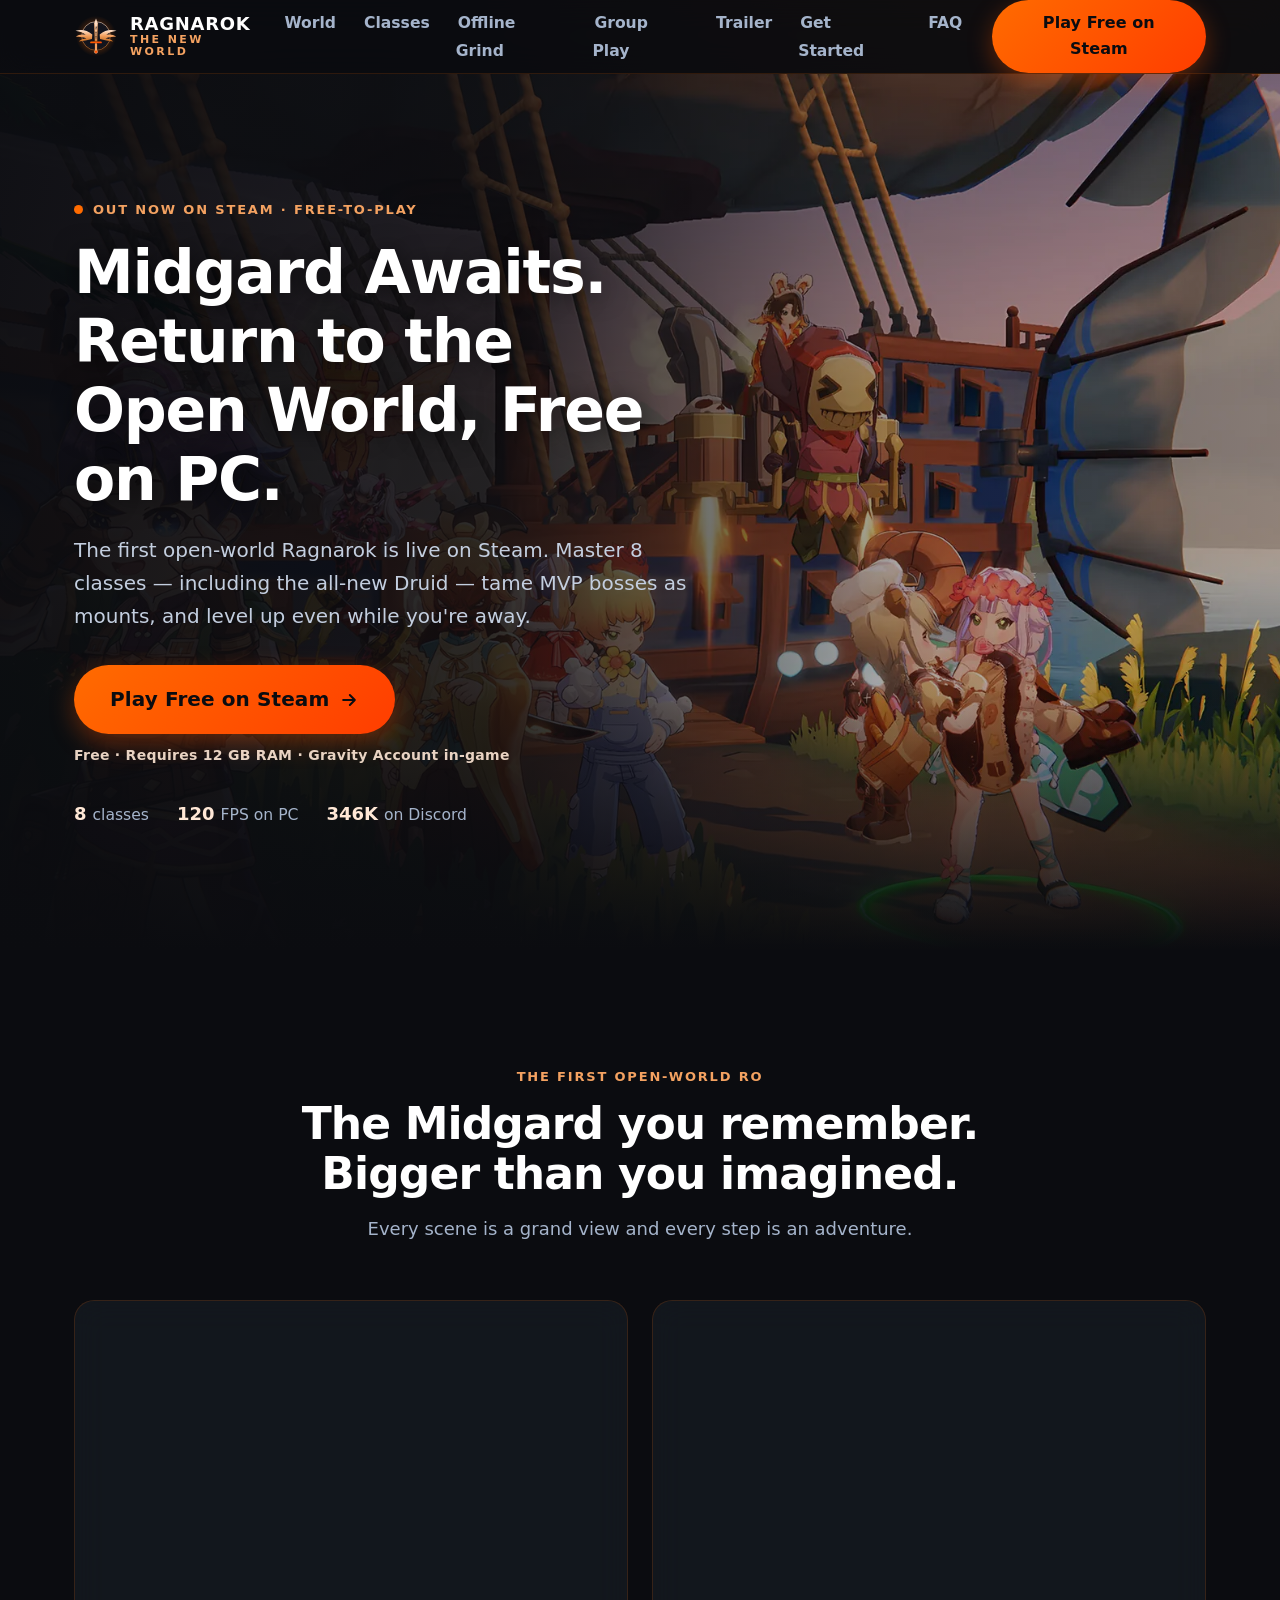
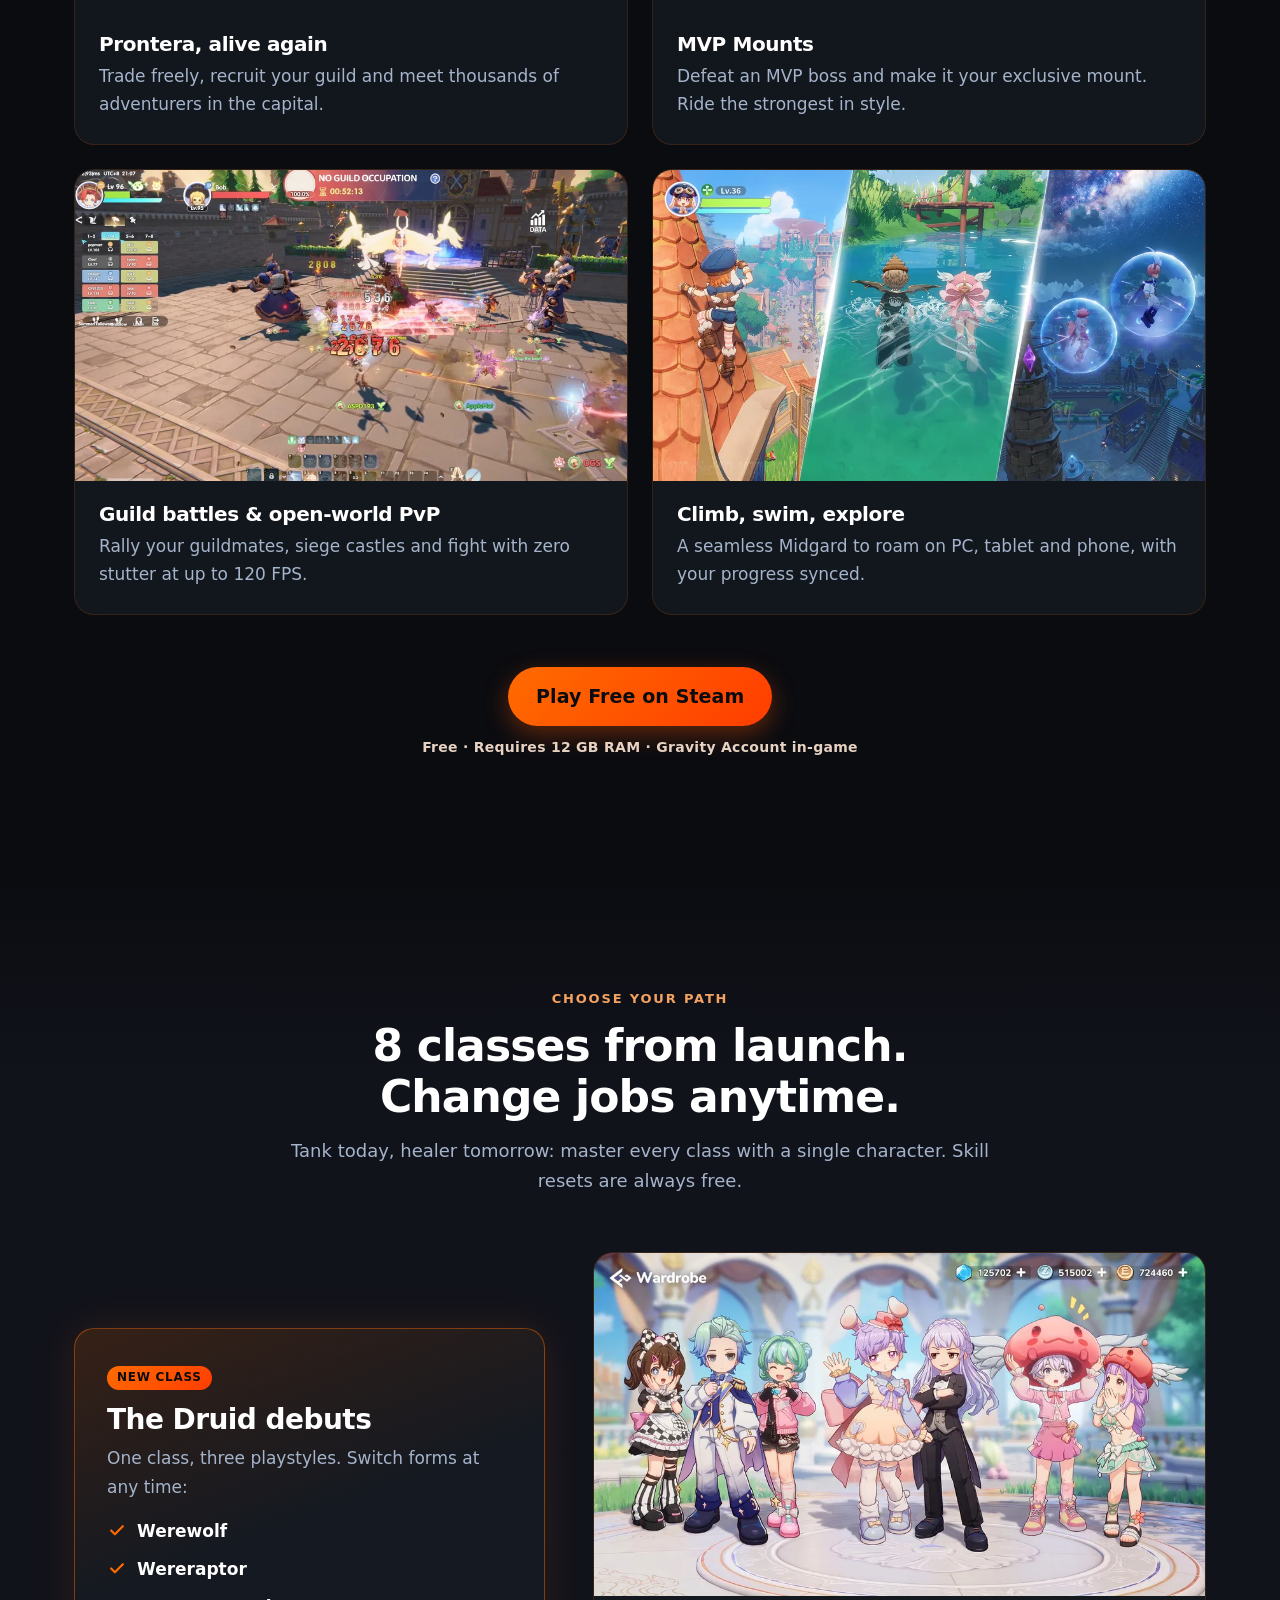
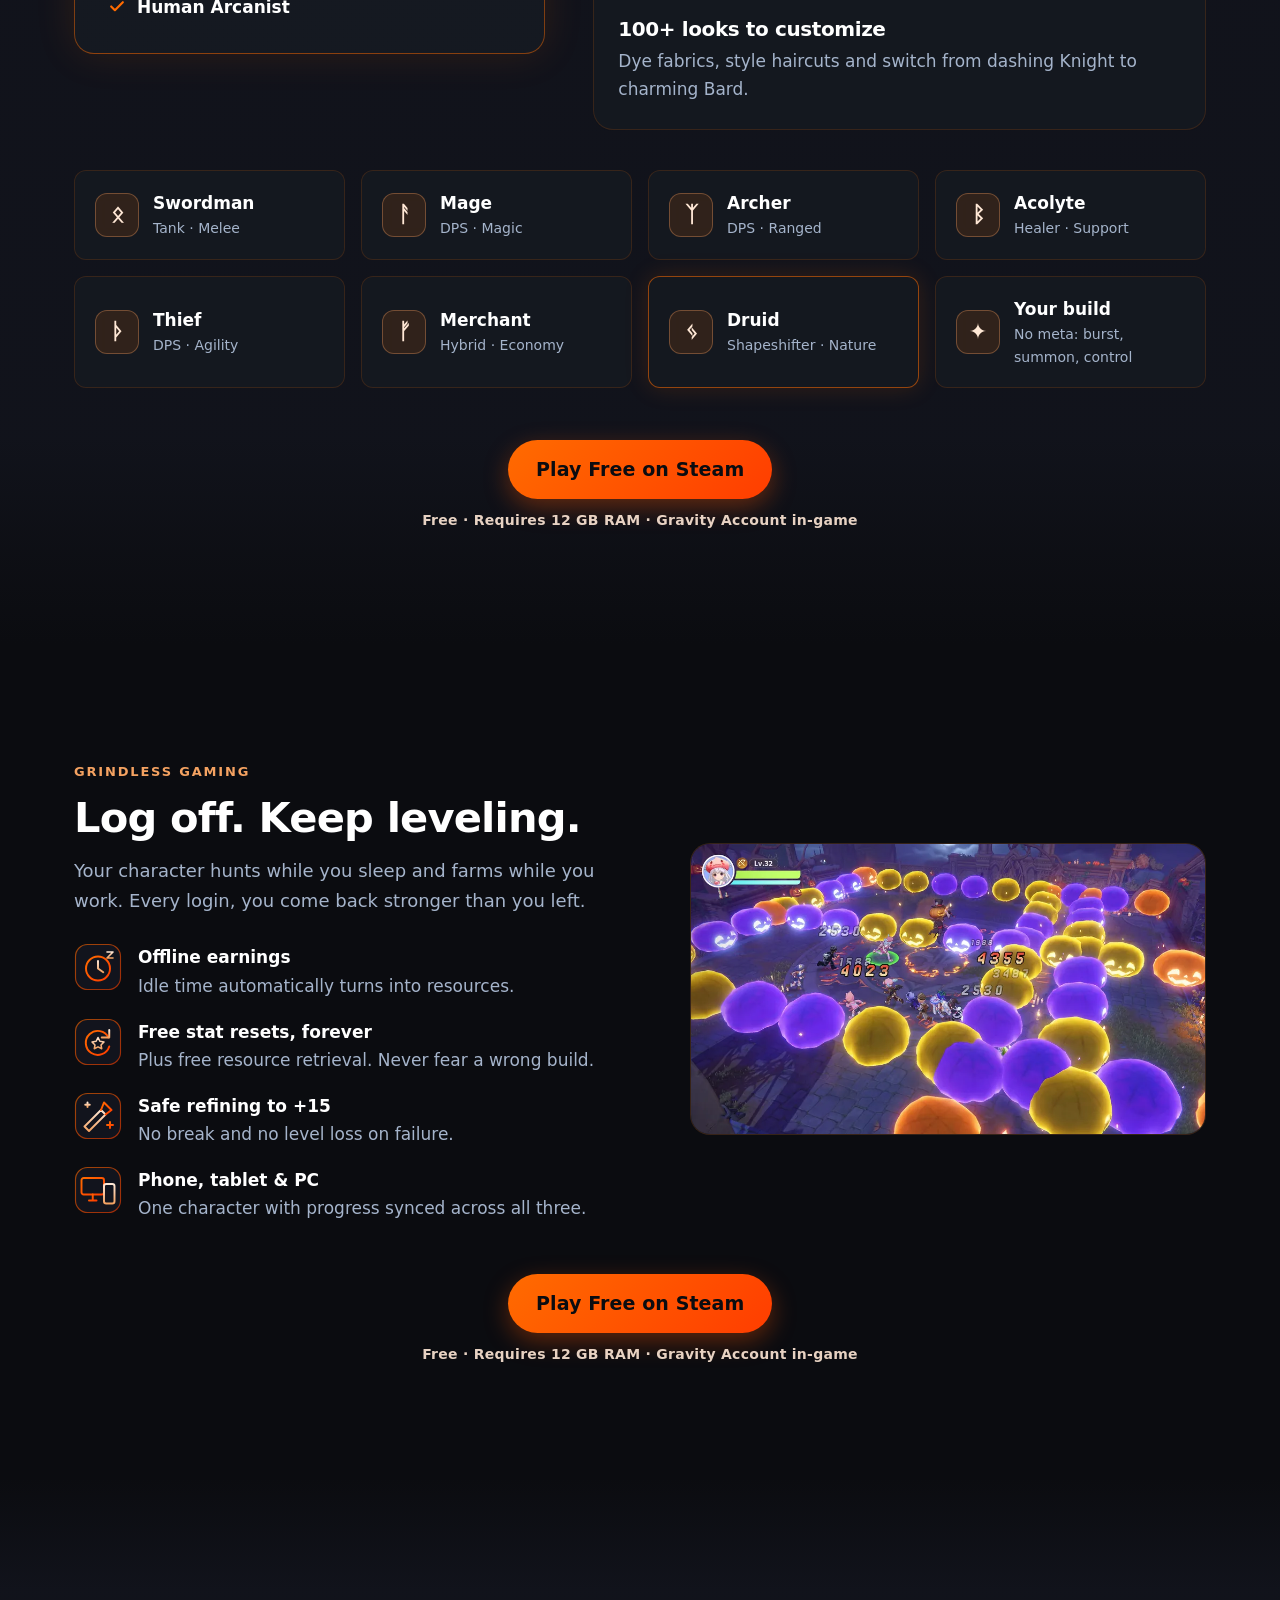
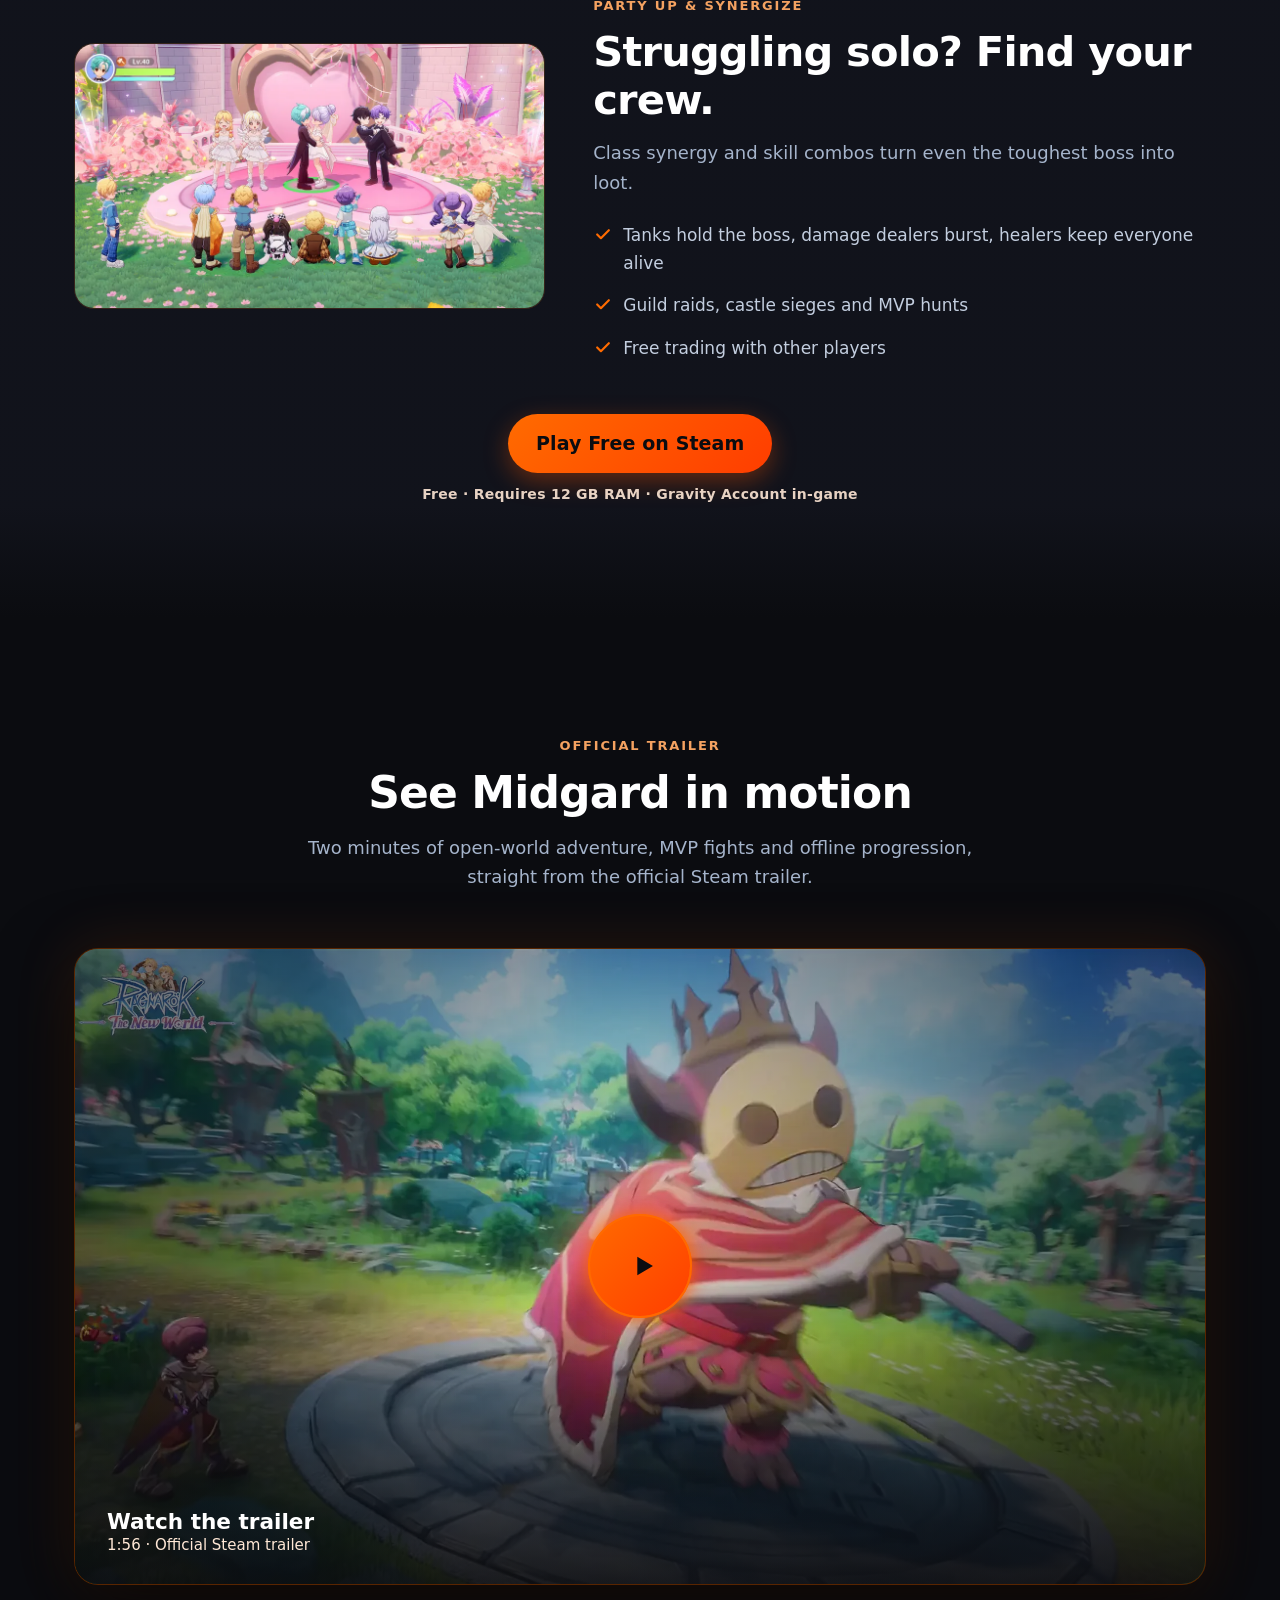
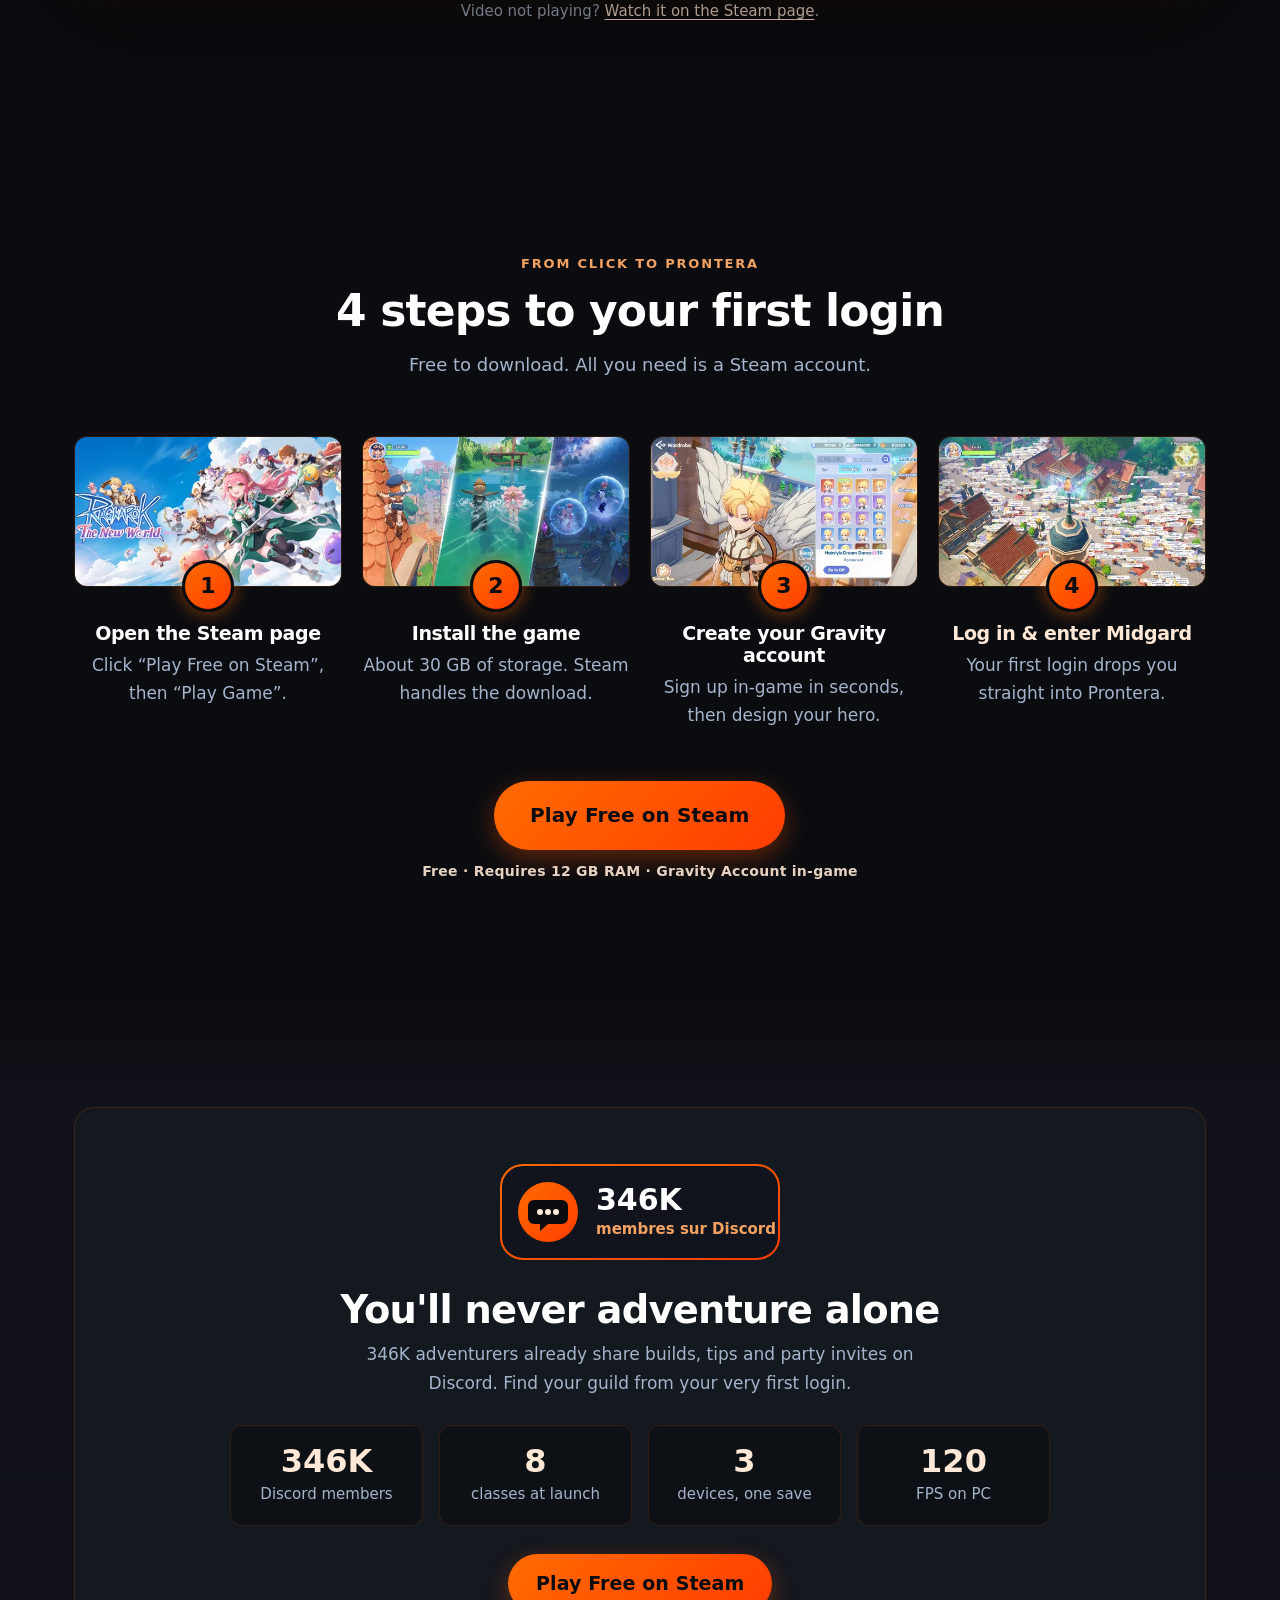
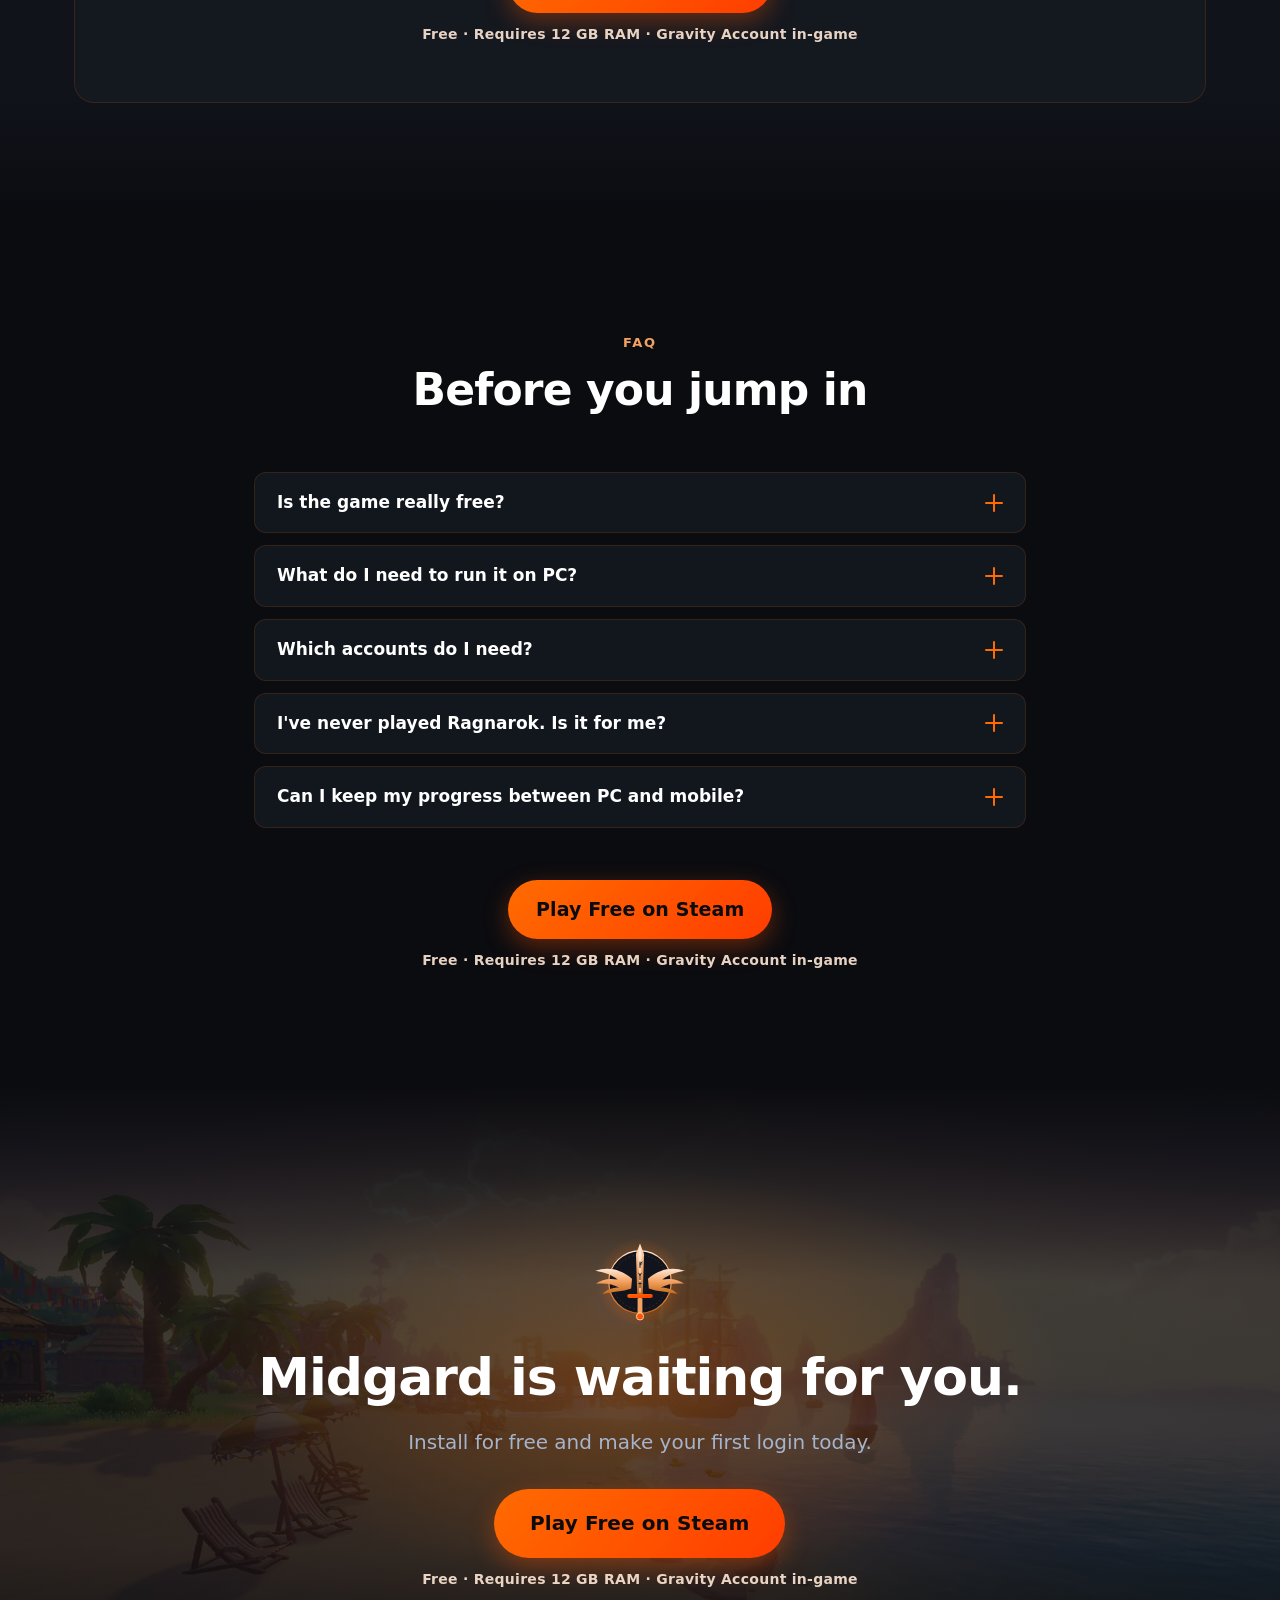
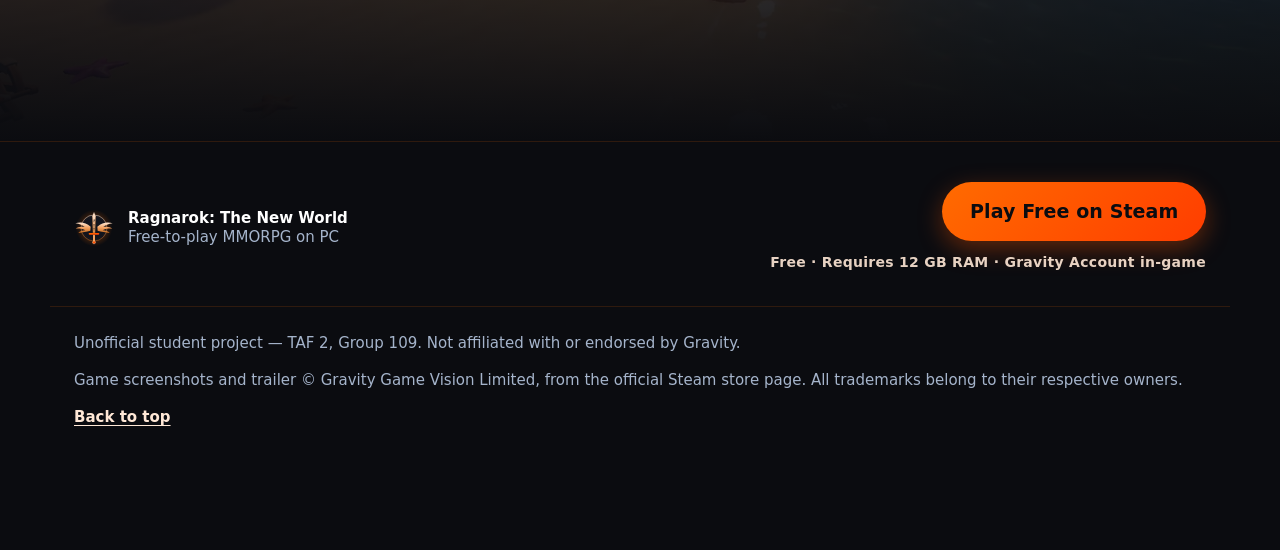
==== commit dbdf283a: "TAF 2: official trailer player, sharper English copy, footer CTA - Section 6 trailer: native 16:9 <v" ====
--- a/ragnarok-landing/index.html
+++ b/ragnarok-landing/index.html
@@ -37,6 +37,7 @@
           <li><a href="#classes">Classes</a></li>
           <li><a href="#offline">Offline Grind</a></li>
           <li><a href="#group">Group Play</a></li>
+          <li><a href="#trailer">Trailer</a></li>
           <li><a href="#steps">Get Started</a></li>
           <li><a href="#faq">FAQ</a></li>
         </ul>
@@ -54,13 +55,13 @@
       <div class="container hero-content">
         <p class="eyebrow"><span class="pulse-dot" aria-hidden="true"></span> Out now on Steam · Free-to-play</p>
         <h1 id="hero-title" data-angle-a="Midgard Awaits. Return to the Open World, Free on PC." data-angle-b="Midgard Is Back — And Your Character Progresses Even While You Work.">Midgard Awaits. Return to the Open World, Free on PC.</h1>
-        <p class="lead">The first open-world Ragnarok. Pick from 8 classes including the all-new Druid, tame MVP bosses as mounts and keep growing stronger while you're offline.</p>
+        <p class="lead">The first open-world Ragnarok is live on Steam. Master 8 classes — including the all-new Druid — tame MVP bosses as mounts, and level up even while you're away.</p>
         <div class="cta-block">
           <a class="btn btn-primary btn-lg" href="https://store.steampowered.com/app/4212480/Ragnarok_The_New_World/" target="_blank" rel="noopener" data-cta="hero">
             Play Free on Steam
             <svg class="btn-icon" width="20" height="20" viewBox="0 0 24 24" aria-hidden="true" focusable="false"><path d="M5 12h14M13 6l6 6-6 6" fill="none" stroke="currentColor" stroke-width="2.4" stroke-linecap="round" stroke-linejoin="round"/></svg>
           </a>
-          <p class="cta-micro">Free · 12 GB RAM · In-Game Gravity Account</p>
+          <p class="cta-micro">Free · Requires 12 GB RAM · Gravity Account in&#8209;game</p>
         </div>
         <ul class="trust-row" aria-label="Key facts">
           <li><strong>8</strong> classes</li>
@@ -75,7 +76,7 @@
       <div class="container">
         <header class="section-head">
           <p class="eyebrow">The first open-world RO</p>
-          <h2 id="world-title">Everything you loved, now unimaginably vast</h2>
+          <h2 id="world-title">The Midgard you remember. Bigger than you imagined.</h2>
           <p class="section-lead">Every scene is a grand view and every step is an adventure.</p>
         </header>
 
@@ -112,7 +113,7 @@
 
         <div class="section-cta cta-block">
           <a class="btn btn-primary" href="https://store.steampowered.com/app/4212480/Ragnarok_The_New_World/" target="_blank" rel="noopener" data-cta="world">Play Free on Steam</a>
-          <p class="cta-micro">Free · 12 GB RAM · In-Game Gravity Account</p>
+          <p class="cta-micro">Free · Requires 12 GB RAM · Gravity Account in&#8209;game</p>
         </div>
       </div>
     </section>
@@ -159,7 +160,7 @@
 
         <div class="section-cta cta-block">
           <a class="btn btn-primary" href="https://store.steampowered.com/app/4212480/Ragnarok_The_New_World/" target="_blank" rel="noopener" data-cta="classes">Play Free on Steam</a>
-          <p class="cta-micro">Free · 12 GB RAM · In-Game Gravity Account</p>
+          <p class="cta-micro">Free · Requires 12 GB RAM · Gravity Account in&#8209;game</p>
         </div>
       </div>
     </section>
@@ -170,8 +171,8 @@
         <div class="split split-reverse">
           <div>
             <p class="eyebrow">Grindless gaming</p>
-            <h2 id="offline-title" class="split-title">Your character keeps hunting while you sleep</h2>
-            <p class="section-lead">While you work, resources quietly pile up. Log back in stronger than you left.</p>
+            <h2 id="offline-title" class="split-title">Log off. Keep leveling.</h2>
+            <p class="section-lead">Your character hunts while you sleep and farms while you work. Every login, you come back stronger than you left.</p>
             <ul class="comfort-list">
               <li>
                 <img src="assets/images/icon-offline.svg" alt="" width="48" height="48" loading="lazy">
@@ -198,7 +199,7 @@
 
         <div class="section-cta cta-block">
           <a class="btn btn-primary" href="https://store.steampowered.com/app/4212480/Ragnarok_The_New_World/" target="_blank" rel="noopener" data-cta="offline">Play Free on Steam</a>
-          <p class="cta-micro">Free · 12 GB RAM · In-Game Gravity Account</p>
+          <p class="cta-micro">Free · Requires 12 GB RAM · Gravity Account in&#8209;game</p>
         </div>
       </div>
     </section>
@@ -224,12 +225,39 @@
 
         <div class="section-cta cta-block">
           <a class="btn btn-primary" href="https://store.steampowered.com/app/4212480/Ragnarok_The_New_World/" target="_blank" rel="noopener" data-cta="group">Play Free on Steam</a>
-          <p class="cta-micro">Free · 12 GB RAM · In-Game Gravity Account</p>
-        </div>
-      </div>
-    </section>
-
-    <!-- ============ 6. 4 STEPS → FIRST LOGIN ============ -->
+          <p class="cta-micro">Free · Requires 12 GB RAM · Gravity Account in&#8209;game</p>
+        </div>
+      </div>
+    </section>
+
+
+    <!-- ============ 6. TRAILER / GAMEPLAY ============ -->
+    <section class="section" id="trailer" aria-labelledby="trailer-title">
+      <div class="container">
+        <header class="section-head">
+          <p class="eyebrow">Official trailer</p>
+          <h2 id="trailer-title">See Midgard in motion</h2>
+          <p class="section-lead">Two minutes of open-world adventure, MVP fights and offline progression, straight from the official Steam trailer.</p>
+        </header>
+
+        <div class="video-frame" data-video>
+          <video class="video-el" id="trailer-video" width="1280" height="720" preload="none" playsinline controls hidden
+                 poster="assets/images/trailer-poster.webp" aria-label="Ragnarok: The New World official trailer">
+            <source data-src="assets/video/trailer.mp4" type="video/mp4">
+          </video>
+          <button class="video-poster" type="button" aria-controls="trailer-video" aria-label="Play the official trailer (1:56)">
+            <img src="assets/images/trailer-poster.webp" srcset="assets/images/trailer-poster-960.webp 960w, assets/images/trailer-poster.webp 1920w" sizes="(max-width: 1180px) 100vw, 1132px" alt="" width="1920" height="1080" loading="lazy" decoding="async">
+            <span class="play-btn" aria-hidden="true">
+              <svg width="34" height="34" viewBox="0 0 24 24" focusable="false"><path d="M8 5.5v13l11-6.5z" fill="currentColor"/></svg>
+            </span>
+            <span class="video-meta" aria-hidden="true"><strong>Watch the trailer</strong><span>1:56 · Official Steam trailer</span></span>
+          </button>
+        </div>
+        <p class="video-note">Video not playing? <a href="https://store.steampowered.com/app/4212480/Ragnarok_The_New_World/" target="_blank" rel="noopener" data-cta="trailer-fallback">Watch it on the Steam page</a>.</p>
+      </div>
+    </section>
+
+    <!-- ============ 7. 4 STEPS → FIRST LOGIN ============ -->
     <section class="section" id="steps" aria-labelledby="steps-title">
       <div class="container">
         <header class="section-head">
@@ -275,12 +303,12 @@
 
         <div class="section-cta cta-block">
           <a class="btn btn-primary btn-lg" href="https://store.steampowered.com/app/4212480/Ragnarok_The_New_World/" target="_blank" rel="noopener" data-cta="steps">Play Free on Steam</a>
-          <p class="cta-micro">Free · 12 GB RAM · In-Game Gravity Account</p>
-        </div>
-      </div>
-    </section>
-
-    <!-- ============ 7. SOCIAL PROOF ============ -->
+          <p class="cta-micro">Free · Requires 12 GB RAM · Gravity Account in&#8209;game</p>
+        </div>
+      </div>
+    </section>
+
+    <!-- ============ 8. SOCIAL PROOF ============ -->
     <section class="section section-alt" id="community" aria-labelledby="community-title">
       <div class="container">
         <div class="community">
@@ -297,13 +325,13 @@
           </ul>
           <div class="cta-block">
             <a class="btn btn-primary" href="https://store.steampowered.com/app/4212480/Ragnarok_The_New_World/" target="_blank" rel="noopener" data-cta="community">Play Free on Steam</a>
-            <p class="cta-micro">Free · 12 GB RAM · In-Game Gravity Account</p>
-          </div>
-        </div>
-      </div>
-    </section>
-
-    <!-- ============ 8. FAQ ============ -->
+            <p class="cta-micro">Free · Requires 12 GB RAM · Gravity Account in&#8209;game</p>
+          </div>
+        </div>
+      </div>
+    </section>
+
+    <!-- ============ 9. FAQ ============ -->
     <section class="section" id="faq" aria-labelledby="faq-title">
       <div class="container container-narrow">
         <header class="section-head">
@@ -342,7 +370,7 @@
               </button>
             </h3>
             <div class="accordion-panel" id="faq-3" role="region" aria-labelledby="faq-3-btn" hidden>
-              <p>A free Steam account to install the game, and a Gravity account that you create in-game on your first launch.</p>
+              <p>A free Steam account to install the game, plus a Gravity account that you create in-game on first launch. It takes under a minute.</p>
             </div>
           </div>
           <div class="accordion-item">
@@ -371,12 +399,12 @@
 
         <div class="section-cta cta-block">
           <a class="btn btn-primary" href="https://store.steampowered.com/app/4212480/Ragnarok_The_New_World/" target="_blank" rel="noopener" data-cta="faq">Play Free on Steam</a>
-          <p class="cta-micro">Free · 12 GB RAM · In-Game Gravity Account</p>
-        </div>
-      </div>
-    </section>
-
-    <!-- ============ 9. FINAL CTA ============ -->
+          <p class="cta-micro">Free · Requires 12 GB RAM · Gravity Account in&#8209;game</p>
+        </div>
+      </div>
+    </section>
+
+    <!-- ============ 10. FINAL CTA ============ -->
     <section class="final-cta" id="final" aria-labelledby="final-title">
       <img class="final-bg" src="assets/images/final-bg.webp" alt="" width="1600" height="900" loading="lazy" decoding="async">
       <div class="container final-inner">
@@ -385,17 +413,27 @@
         <p class="lead">Install for free and make your first login today.</p>
         <div class="cta-block">
           <a class="btn btn-primary btn-lg" href="https://store.steampowered.com/app/4212480/Ragnarok_The_New_World/" target="_blank" rel="noopener" data-cta="final">Play Free on Steam</a>
-          <p class="cta-micro">Free · 12 GB RAM · In-Game Gravity Account</p>
+          <p class="cta-micro">Free · Requires 12 GB RAM · Gravity Account in&#8209;game</p>
         </div>
       </div>
     </section>
   </main>
 
-  <!-- ============ 10. FOOTER ============ -->
+  <!-- ============ FOOTER ============ -->
   <footer class="site-footer">
+    <div class="container footer-cta">
+      <div class="footer-brand">
+        <img src="assets/images/logo.svg" alt="" width="40" height="40" loading="lazy">
+        <p><strong>Ragnarok: The New World</strong><span>Free-to-play MMORPG on PC</span></p>
+      </div>
+      <div class="cta-block">
+        <a class="btn btn-primary" href="https://store.steampowered.com/app/4212480/Ragnarok_The_New_World/" target="_blank" rel="noopener" data-cta="footer">Play Free on Steam</a>
+        <p class="cta-micro">Free · Requires 12 GB RAM · Gravity Account in&#8209;game</p>
+      </div>
+    </div>
     <div class="container footer-inner">
       <p>Unofficial student project — TAF 2, Group 109. Not affiliated with or endorsed by Gravity.</p>
-      <p>Game screenshots © Gravity Game Vision Limited, from the official Steam store page. All trademarks belong to their respective owners.</p>
+      <p>Game screenshots and trailer © Gravity Game Vision Limited, from the official Steam store page. All trademarks belong to their respective owners.</p>
       <a href="#top" class="back-top">Back to top</a>
     </div>
   </footer>
@@ -404,7 +442,7 @@
   <aside class="floating-bar" id="floating-bar" aria-label="Quick access to the game" aria-hidden="true">
     <div class="floating-inner">
       <img src="assets/images/logo.svg" alt="" width="36" height="36">
-      <p class="floating-text"><strong>Ragnarok: The New World</strong><span>Free · 12 GB RAM · In-Game Gravity Account</span></p>
+      <p class="floating-text"><strong>Ragnarok: The New World</strong><span>Free · Requires 12 GB RAM · Gravity Account in&#8209;game</span></p>
       <a class="btn btn-primary btn-sm" href="https://store.steampowered.com/app/4212480/Ragnarok_The_New_World/" target="_blank" rel="noopener" data-cta="floating-bar" tabindex="-1">Play Free on Steam</a>
     </div>
   </aside>
--- a/ragnarok-landing/style.css
+++ b/ragnarok-landing/style.css
@@ -242,6 +242,60 @@
 .card-grid { display: grid; gap: 20px; }
 .card-grid-4 { grid-template-columns: repeat(4, 1fr); }
 
+/* ---------- Trailer player ---------- */
+.video-frame {
+  position: relative; aspect-ratio: 16 / 9; overflow: hidden;
+  border-radius: 24px; background: #000;
+  border: 1px solid rgba(255, 107, 0, 0.35);
+  box-shadow: 0 30px 80px rgba(0, 0, 0, 0.6), 0 0 60px rgba(255, 107, 0, 0.15);
+}
+.video-el, .video-poster, .video-poster img { position: absolute; inset: 0; width: 100%; height: 100%; }
+.video-el { object-fit: contain; background: #000; }
+.video-poster { padding: 0; border: 0; background: none; cursor: pointer; color: var(--white); font: inherit; }
+.video-poster img { object-fit: cover; transition: transform .6s ease, filter .3s ease; }
+.video-poster::after {
+  content: ""; position: absolute; inset: 0;
+  background: radial-gradient(circle at 50% 50%, rgba(11, 12, 16, 0.05), rgba(11, 12, 16, 0.55) 70%),
+              linear-gradient(0deg, rgba(11, 12, 16, 0.85) 0%, transparent 40%);
+}
+.video-poster:hover img { transform: scale(1.03); filter: brightness(1.08); }
+.video-poster:focus-visible { outline-offset: -6px; border-radius: 24px; }
+.play-btn {
+  position: absolute; z-index: 2; left: 50%; top: 50%; transform: translate(-50%, -50%);
+  width: clamp(76px, 10vw, 104px); height: clamp(76px, 10vw, 104px);
+  display: grid; place-items: center; border-radius: 50%;
+  background: var(--flame); color: var(--void);
+  box-shadow: 0 0 15px rgba(255, 107, 0, 0.8), 0 0 30px rgba(255, 61, 0, 0.5);
+  transition: transform .25s ease;
+}
+.play-btn svg { margin-left: 5px; }
+.play-btn::before, .play-btn::after {
+  content: ""; position: absolute; inset: 0; border-radius: 50%;
+  border: 2px solid rgba(255, 107, 0, 0.75);
+  animation: play-wave 2.4s ease-out infinite;
+}
+.play-btn::after { animation-delay: 1.2s; }
+@keyframes play-wave { 0% { transform: scale(1); opacity: .9; } 100% { transform: scale(1.9); opacity: 0; } }
+.video-poster:hover .play-btn, .video-poster:focus-visible .play-btn { transform: translate(-50%, -50%) scale(1.08); }
+.video-meta {
+  position: absolute; z-index: 2; left: clamp(16px, 3vw, 32px); bottom: clamp(14px, 3vw, 28px);
+  display: flex; flex-direction: column; text-align: left; line-height: 1.3;
+}
+.video-meta strong { font-size: clamp(1.05rem, 2vw, 1.35rem); }
+.video-meta span { font-size: 0.9375rem; color: var(--peach); }
+.video-frame.is-playing .video-poster { display: none; }
+.video-note { margin-top: 14px; text-align: center; font-size: 0.9375rem; }
+
+/* ---------- Footer CTA ---------- */
+.footer-cta {
+  display: flex; flex-wrap: wrap; align-items: center; justify-content: space-between; gap: 20px;
+  padding-block: 32px; margin-bottom: 24px; border-bottom: var(--glass-border);
+}
+.footer-brand { display: flex; align-items: center; gap: 14px; }
+.footer-brand p { display: flex; flex-direction: column; line-height: 1.3; }
+.footer-brand span { font-size: 0.9375rem; }
+.footer-cta .cta-block { align-items: flex-end; }
+
 /* ---------- Classes ---------- */
 .class-grid { display: grid; grid-template-columns: repeat(4, 1fr); gap: 16px; }
 .class-chip {
@@ -341,7 +395,7 @@
 .final-inner .lead { margin-bottom: 12px; }
 
 /* ---------- Footer ---------- */
-.site-footer { border-top: var(--glass-border); padding-block: 32px 120px; font-size: 0.9375rem; }
+.site-footer { border-top: var(--glass-border); padding-block: 8px 120px; font-size: 0.9375rem; }
 .footer-inner { display: flex; flex-wrap: wrap; justify-content: space-between; gap: 12px 24px; }
 .back-top { font-weight: 600; }
 
@@ -399,6 +453,9 @@
   .stat-row strong { font-size: 1.6rem; }
   .btn-lg { padding-inline: 20px; font-size: 1.1875rem; }
   .floating-text span { display: none; }
+  .footer-cta, .footer-cta .cta-block { justify-content: center; align-items: center; text-align: center; }
+  .footer-cta .btn { width: 100%; }
+  .video-meta span { display: none; }
   .floating-text strong { font-size: 0.875rem; }
   .floating-inner img { display: none; }
   .floating-inner .btn { font-size: 0.9375rem; padding-inline: 16px; }
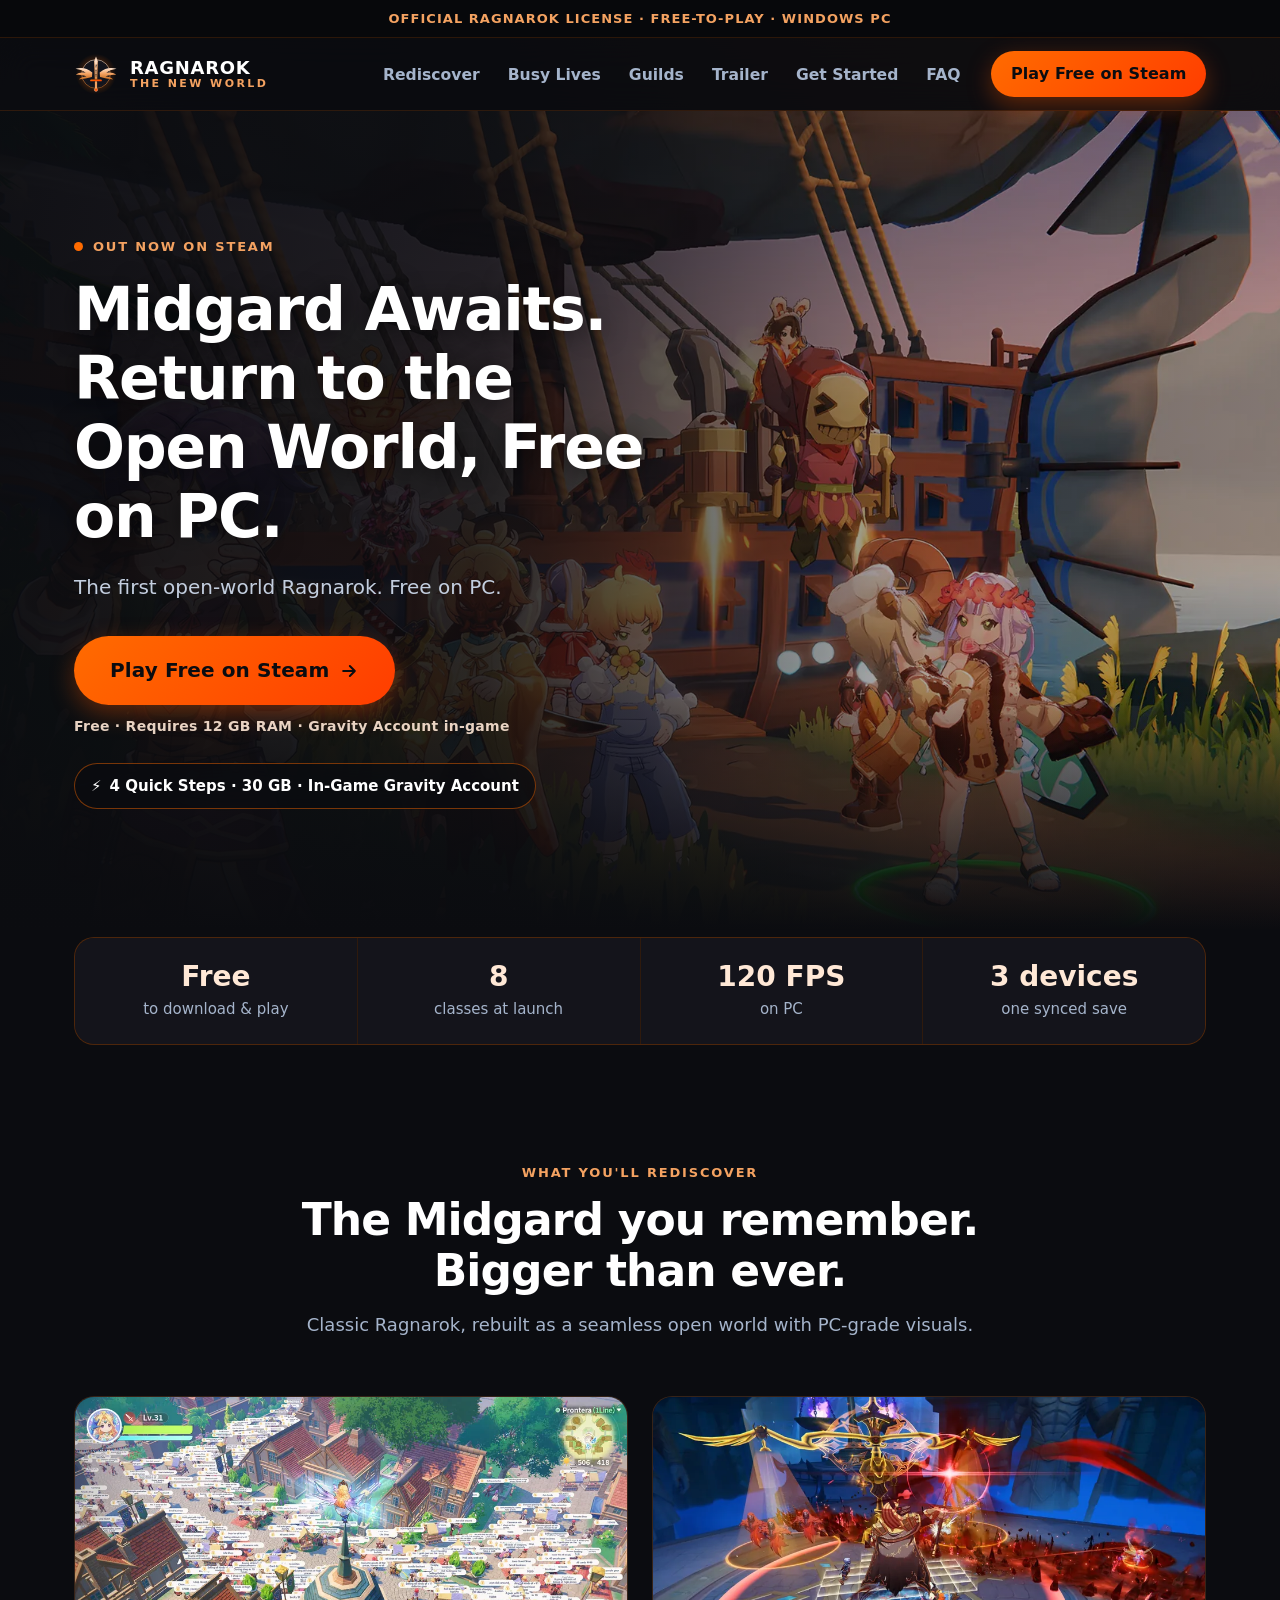
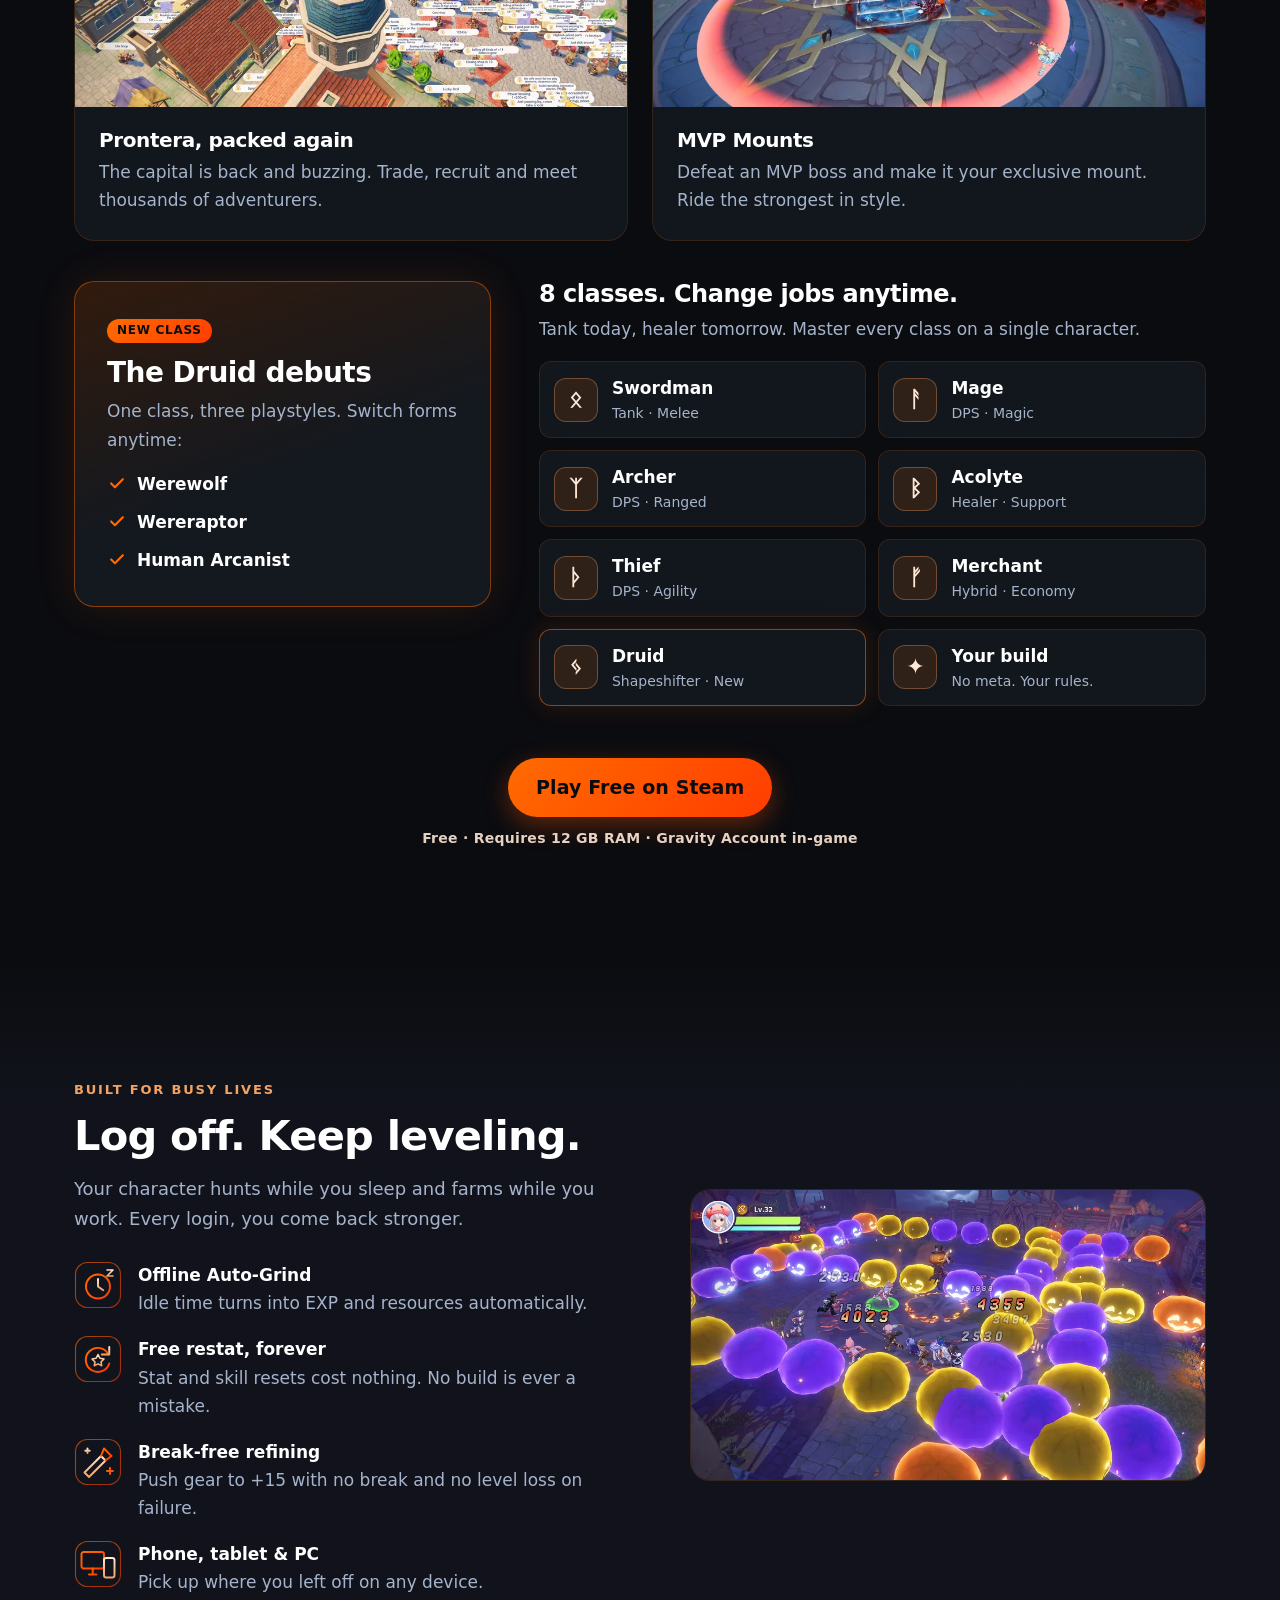
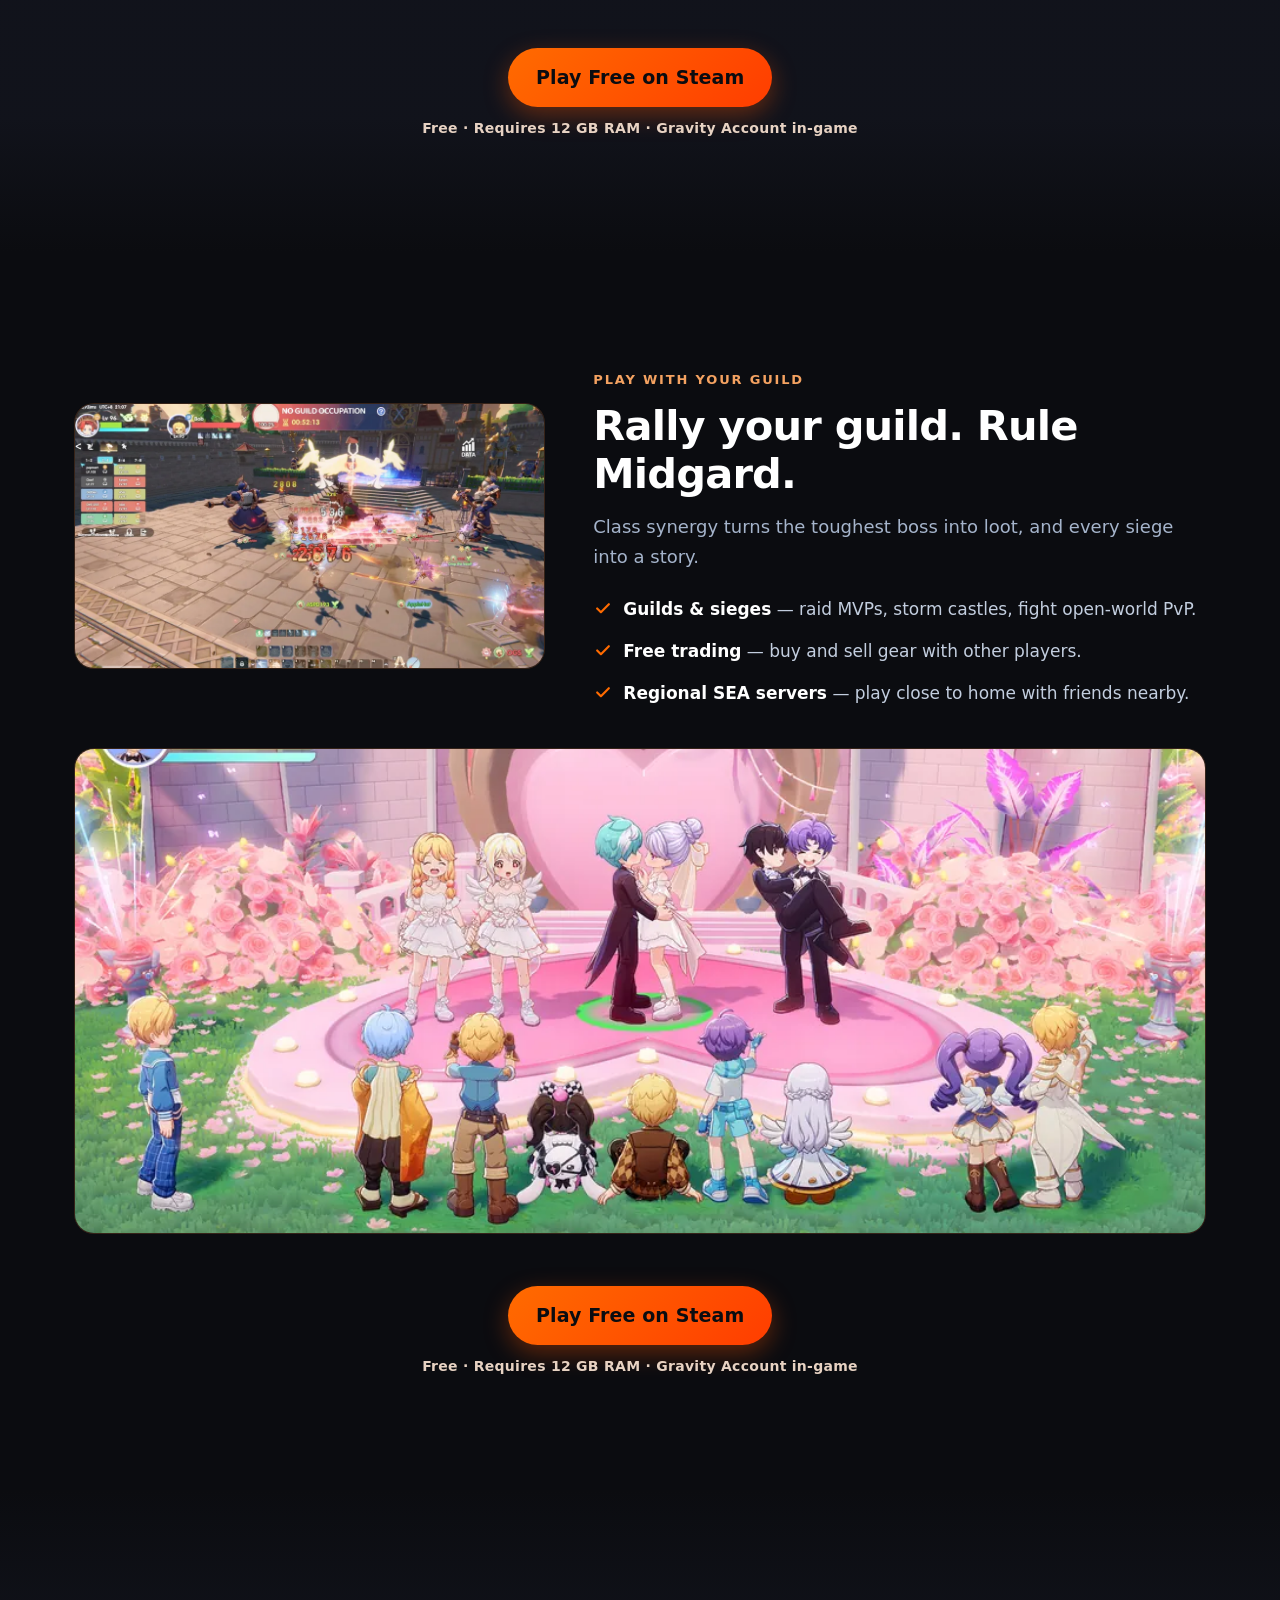
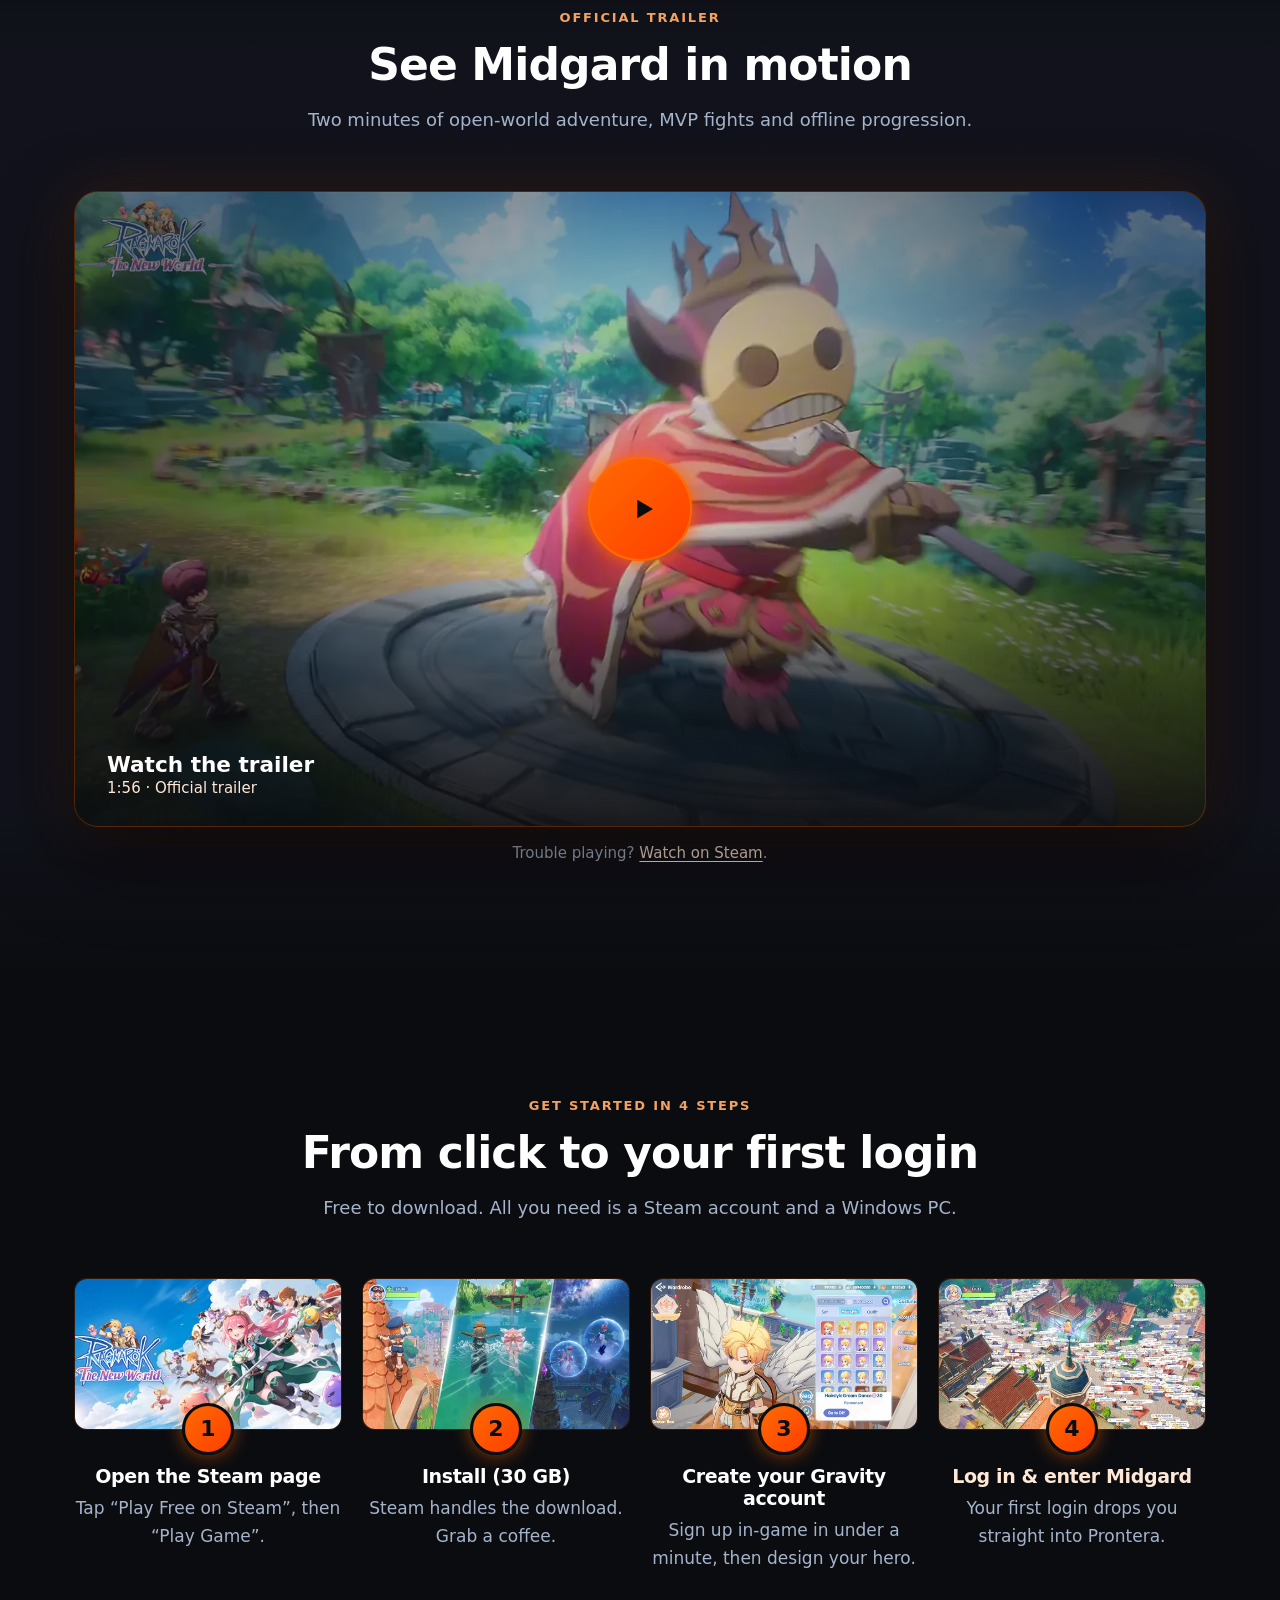
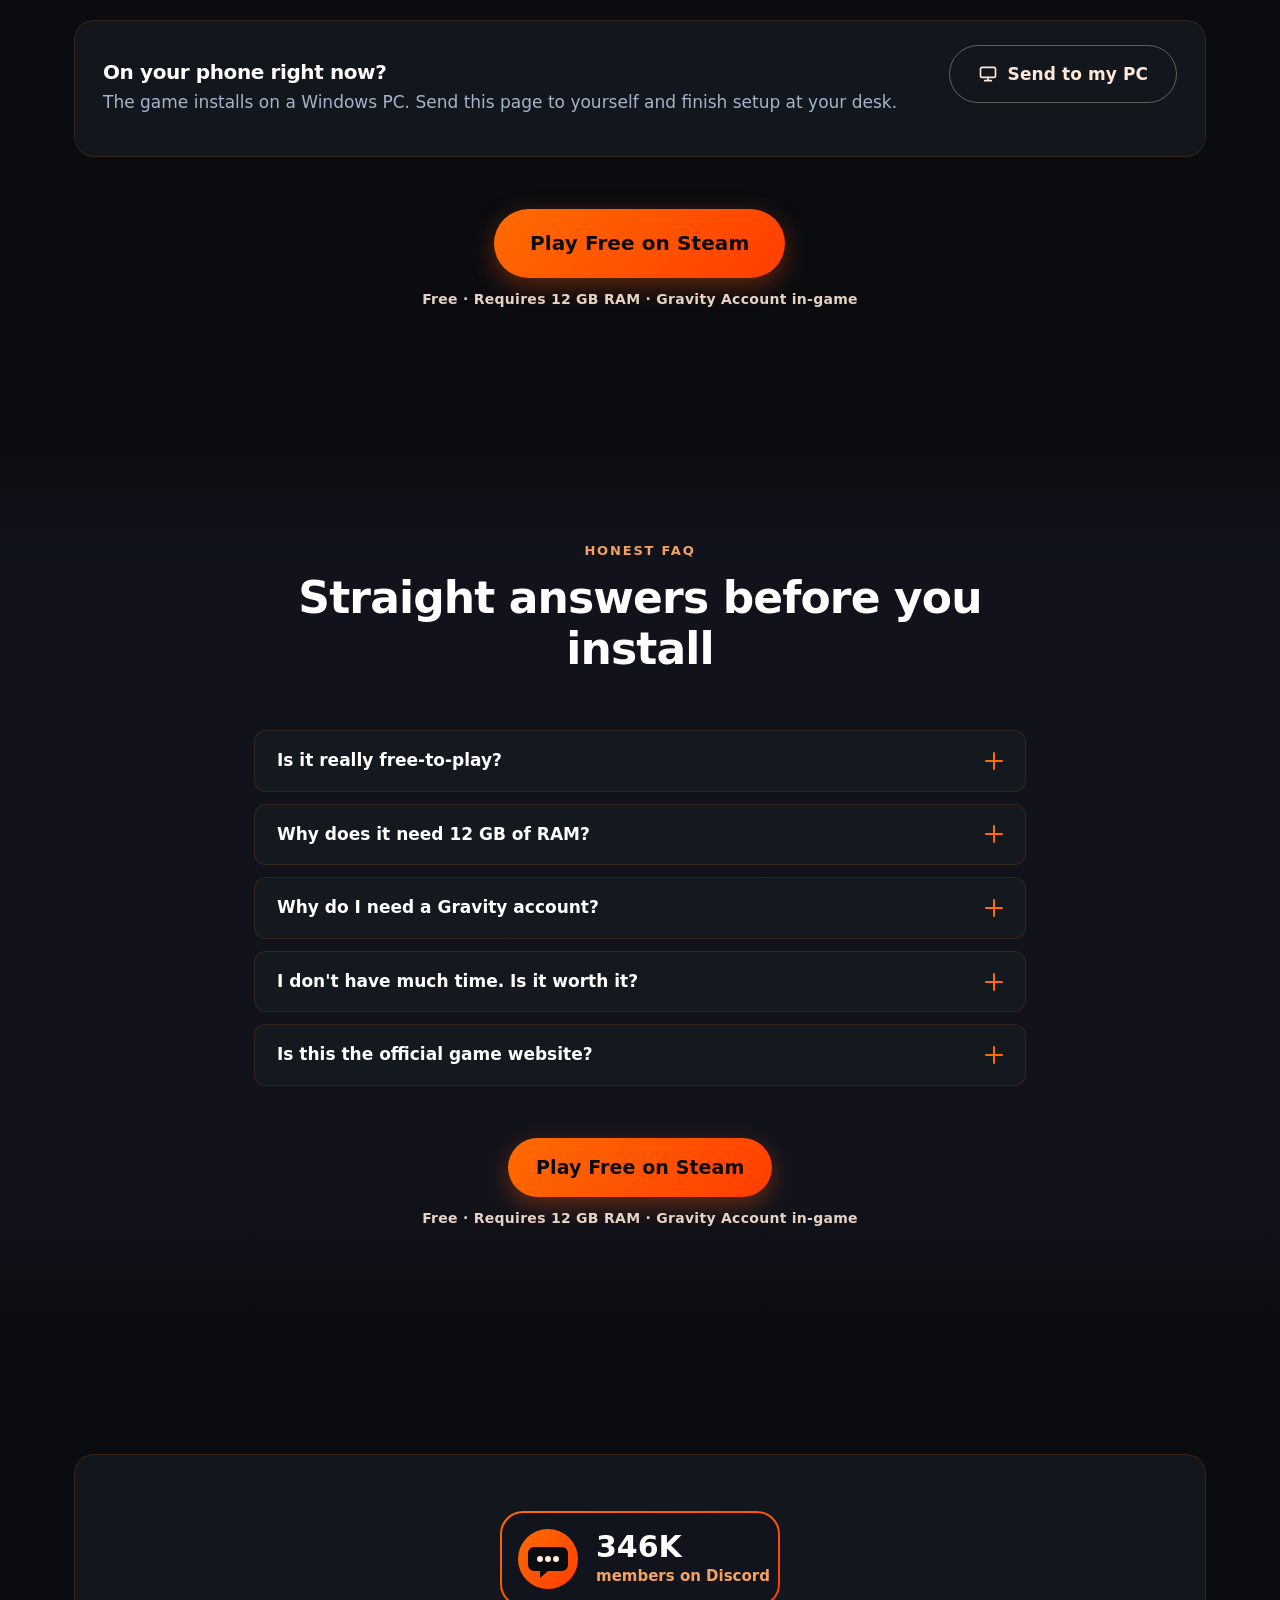
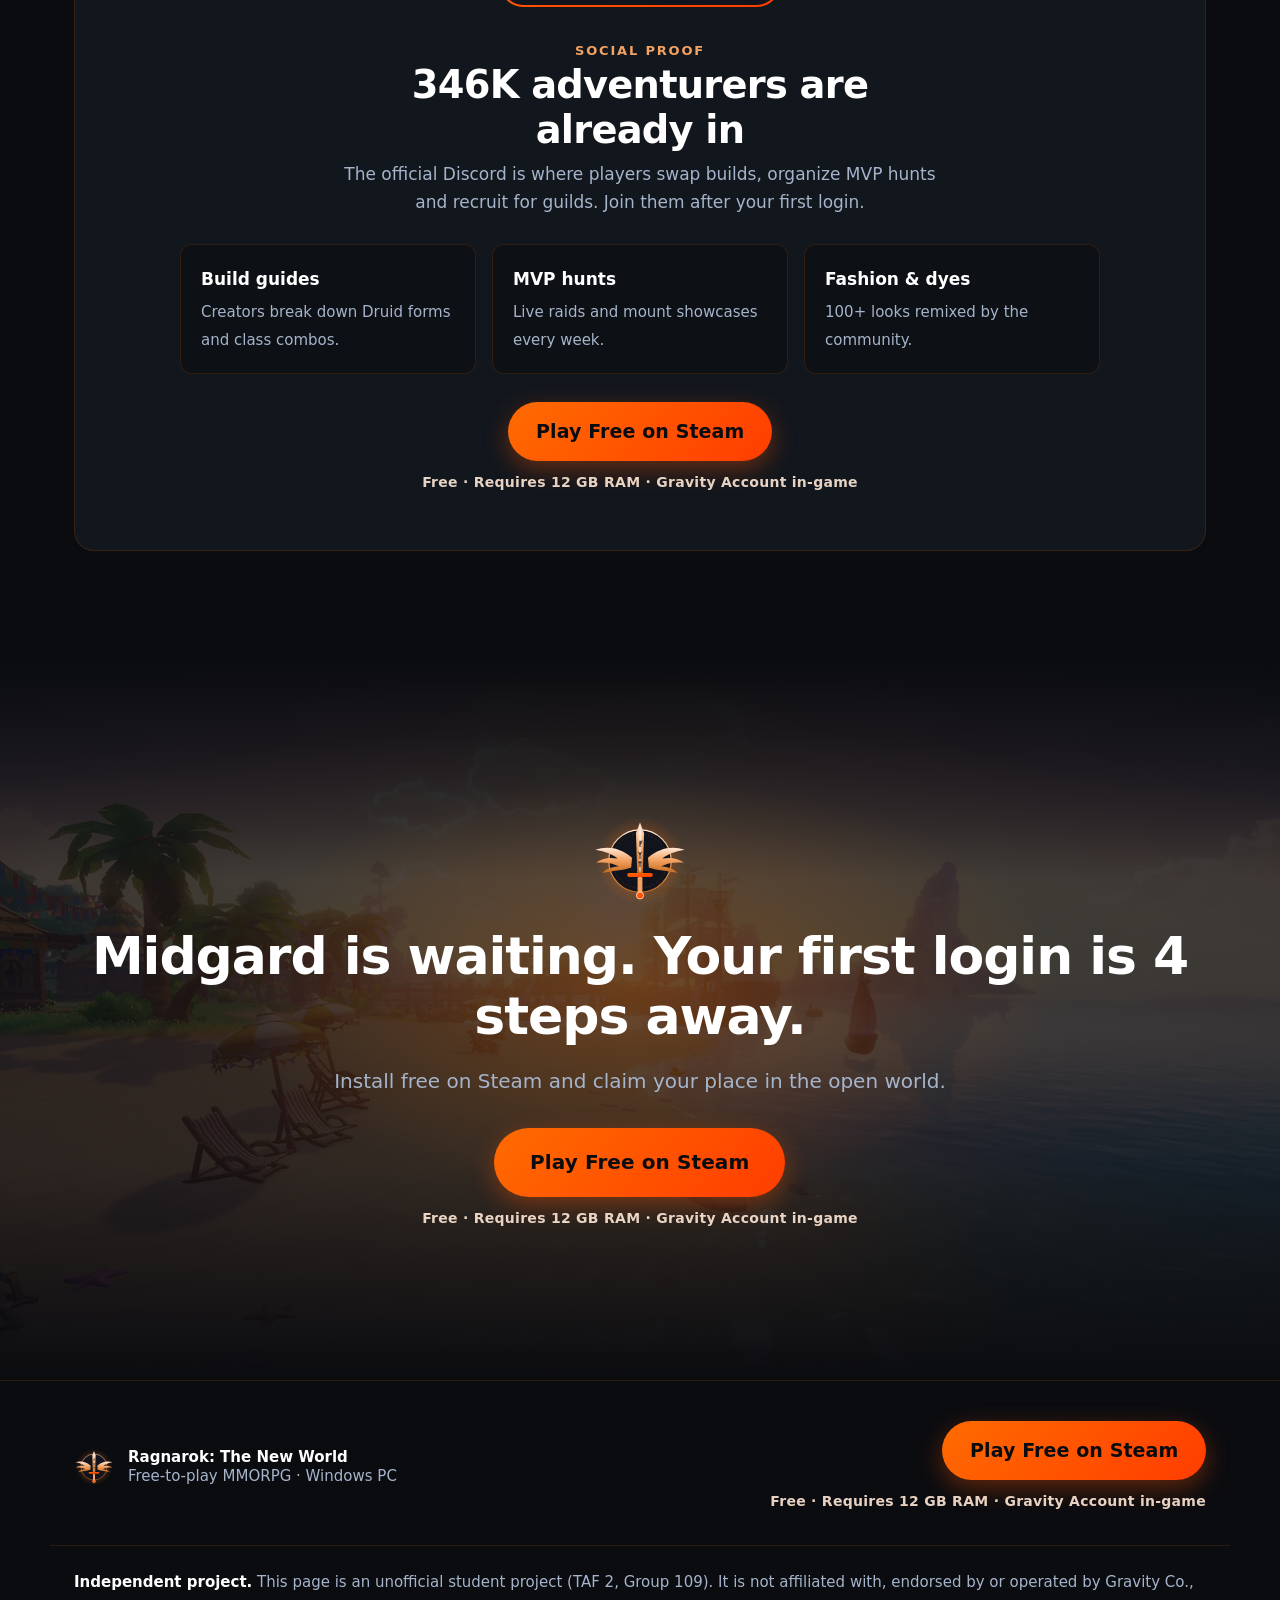
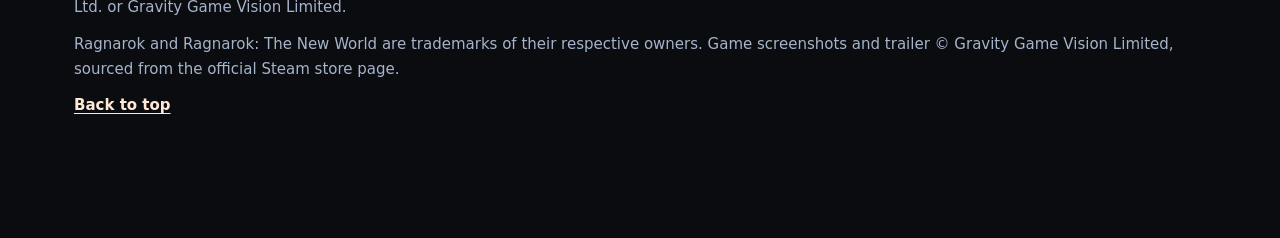
==== commit f36afc7e: "TAF 2: 10-section English rebuild with brief copy, stronger CTA pulse, share-to-PC - Top bar 'Offici" ====
--- a/ragnarok-landing/index.html
+++ b/ragnarok-landing/index.html
@@ -4,11 +4,11 @@
   <meta charset="UTF-8">
   <meta name="viewport" content="width=device-width, initial-scale=1">
   <title>Ragnarok: The New World — Play Free on Steam</title>
-  <meta name="description" content="Ragnarok: The New World is out on Steam. Open-world Midgard, 8 classes including the new Druid, MVP mounts, guild battles and offline progression. Free to play on PC.">
+  <meta name="description" content="The first open-world Ragnarok. Free on PC. 8 classes including the new Druid, MVP mounts, offline auto-grind and guild play. Play free on Steam.">
   <meta name="theme-color" content="#0B0C10">
   <meta property="og:type" content="website">
   <meta property="og:title" content="Midgard Awaits. Return to the Open World, Free on PC.">
-  <meta property="og:description" content="8 classes, MVP mounts, guild battles and offline progression. Play free on Steam.">
+  <meta property="og:description" content="The first open-world Ragnarok. Free on PC.">
   <meta property="og:image" content="assets/images/hero-key-art.webp">
   <link rel="icon" type="image/svg+xml" href="assets/images/logo.svg">
   <link rel="preload" as="image" type="image/webp" href="assets/images/hero-key-art.webp" imagesrcset="assets/images/hero-key-art-960.webp 960w, assets/images/hero-key-art.webp 1920w" imagesizes="100vw">
@@ -18,6 +18,9 @@
   <a class="skip-link" href="#main">Skip to main content</a>
 
   <!-- ============ HEADER ============ -->
+  <div class="topbar">
+    <p class="container">Official Ragnarok License · Free-to-Play · Windows PC</p>
+  </div>
   <header class="site-header" id="top">
     <div class="container header-inner">
       <a class="brand" href="#top" aria-label="Ragnarok: The New World — back to top">
@@ -33,10 +36,9 @@
 
       <nav class="primary-nav" id="primary-nav" aria-label="Main navigation">
         <ul>
-          <li><a href="#world">World</a></li>
-          <li><a href="#classes">Classes</a></li>
-          <li><a href="#offline">Offline Grind</a></li>
-          <li><a href="#group">Group Play</a></li>
+          <li><a href="#rediscover">Rediscover</a></li>
+          <li><a href="#busy-lives">Busy Lives</a></li>
+          <li><a href="#guild">Guilds</a></li>
           <li><a href="#trailer">Trailer</a></li>
           <li><a href="#steps">Get Started</a></li>
           <li><a href="#faq">FAQ</a></li>
@@ -53,9 +55,9 @@
         <img src="assets/images/hero-key-art.webp" srcset="assets/images/hero-key-art-960.webp 960w, assets/images/hero-key-art.webp 1920w" sizes="100vw" alt="A party of adventurers gathers on an airship deck above Midgard" width="1920" height="1080" fetchpriority="high" decoding="async">
       </picture>
       <div class="container hero-content">
-        <p class="eyebrow"><span class="pulse-dot" aria-hidden="true"></span> Out now on Steam · Free-to-play</p>
+        <p class="eyebrow"><span class="pulse-dot" aria-hidden="true"></span> Out now on Steam</p>
         <h1 id="hero-title" data-angle-a="Midgard Awaits. Return to the Open World, Free on PC." data-angle-b="Midgard Is Back — And Your Character Progresses Even While You Work.">Midgard Awaits. Return to the Open World, Free on PC.</h1>
-        <p class="lead">The first open-world Ragnarok is live on Steam. Master 8 classes — including the all-new Druid — tame MVP bosses as mounts, and level up even while you're away.</p>
+        <p class="lead">The first open-world Ragnarok. Free on PC.</p>
         <div class="cta-block">
           <a class="btn btn-primary btn-lg" href="https://store.steampowered.com/app/4212480/Ragnarok_The_New_World/" target="_blank" rel="noopener" data-cta="hero">
             Play Free on Steam
@@ -63,29 +65,37 @@
           </a>
           <p class="cta-micro">Free · Requires 12 GB RAM · Gravity Account in&#8209;game</p>
         </div>
-        <ul class="trust-row" aria-label="Key facts">
-          <li><strong>8</strong> classes</li>
-          <li><strong>120</strong> FPS on PC</li>
-          <li><strong>346K</strong> on Discord</li>
+        <p class="hero-alert"><span aria-hidden="true">⚡</span> 4 Quick Steps · 30 GB · In&#8209;Game Gravity Account</p>
+      </div>
+    </section>
+
+    <!-- ============ 2. KEY FACTS ============ -->
+    <section class="facts" aria-label="Key facts">
+      <div class="container">
+        <ul class="facts-grid">
+          <li><strong>Free</strong><span>to download &amp; play</span></li>
+          <li><strong>8</strong><span>classes at launch</span></li>
+          <li><strong>120 FPS</strong><span>on PC</span></li>
+          <li><strong>3 devices</strong><span>one synced save</span></li>
         </ul>
       </div>
     </section>
 
-    <!-- ============ 2. WORLD & CONTENT ============ -->
-    <section class="section" id="world" aria-labelledby="world-title">
+    <!-- ============ 3. WHAT YOU'LL REDISCOVER ============ -->
+    <section class="section" id="rediscover" aria-labelledby="rediscover-title">
       <div class="container">
         <header class="section-head">
-          <p class="eyebrow">The first open-world RO</p>
-          <h2 id="world-title">The Midgard you remember. Bigger than you imagined.</h2>
-          <p class="section-lead">Every scene is a grand view and every step is an adventure.</p>
+          <p class="eyebrow">What You'll Rediscover</p>
+          <h2 id="rediscover-title">The Midgard you remember. Bigger than ever.</h2>
+          <p class="section-lead">Classic Ragnarok, rebuilt as a seamless open world with PC-grade visuals.</p>
         </header>
 
         <div class="media-grid">
           <article class="media-card">
             <img src="assets/images/shot-prontera.webp" alt="Crowds of players gathered in the streets of Prontera" width="960" height="540" loading="lazy" decoding="async">
             <div class="media-body">
-              <h3>Prontera, alive again</h3>
-              <p>Trade freely, recruit your guild and meet thousands of adventurers in the capital.</p>
+              <h3>Prontera, packed again</h3>
+              <p>The capital is back and buzzing. Trade, recruit and meet thousands of adventurers.</p>
             </div>
           </article>
           <article class="media-card">
@@ -95,100 +105,66 @@
               <p>Defeat an MVP boss and make it your exclusive mount. Ride the strongest in style.</p>
             </div>
           </article>
-          <article class="media-card">
-            <img src="assets/images/shot-guild-battle.webp" alt="Large-scale guild battle in front of a castle" width="960" height="540" loading="lazy" decoding="async">
-            <div class="media-body">
-              <h3>Guild battles &amp; open-world PvP</h3>
-              <p>Rally your guildmates, siege castles and fight with zero stutter at up to 120 FPS.</p>
-            </div>
-          </article>
-          <article class="media-card">
-            <img src="assets/images/shot-open-world.webp" alt="Adventurers climbing rooftops, swimming and floating in bubbles" width="960" height="540" loading="lazy" decoding="async">
-            <div class="media-body">
-              <h3>Climb, swim, explore</h3>
-              <p>A seamless Midgard to roam on PC, tablet and phone, with your progress synced.</p>
-            </div>
-          </article>
-        </div>
-
-        <div class="section-cta cta-block">
-          <a class="btn btn-primary" href="https://store.steampowered.com/app/4212480/Ragnarok_The_New_World/" target="_blank" rel="noopener" data-cta="world">Play Free on Steam</a>
-          <p class="cta-micro">Free · Requires 12 GB RAM · Gravity Account in&#8209;game</p>
-        </div>
-      </div>
-    </section>
-
-    <!-- ============ 3. CLASSES ============ -->
-    <section class="section section-alt" id="classes" aria-labelledby="classes-title">
-      <div class="container">
-        <header class="section-head">
-          <p class="eyebrow">Choose your path</p>
-          <h2 id="classes-title">8 classes from launch. Change jobs anytime.</h2>
-          <p class="section-lead">Tank today, healer tomorrow: master every class with a single character. Skill resets are always free.</p>
-        </header>
-
-        <div class="split">
+        </div>
+
+        <div class="split split-classes">
           <article class="druid-card">
             <span class="tag">New class</span>
             <h3>The Druid debuts</h3>
-            <p>One class, three playstyles. Switch forms at any time:</p>
+            <p>One class, three playstyles. Switch forms anytime:</p>
             <ul class="check-list">
               <li><svg width="20" height="20" viewBox="0 0 24 24" aria-hidden="true" focusable="false"><path d="M5 12.5l4.5 4.5L19 7.5" fill="none" stroke="currentColor" stroke-width="2.6" stroke-linecap="round" stroke-linejoin="round"/></svg>Werewolf</li>
               <li><svg width="20" height="20" viewBox="0 0 24 24" aria-hidden="true" focusable="false"><path d="M5 12.5l4.5 4.5L19 7.5" fill="none" stroke="currentColor" stroke-width="2.6" stroke-linecap="round" stroke-linejoin="round"/></svg>Wereraptor</li>
               <li><svg width="20" height="20" viewBox="0 0 24 24" aria-hidden="true" focusable="false"><path d="M5 12.5l4.5 4.5L19 7.5" fill="none" stroke="currentColor" stroke-width="2.6" stroke-linecap="round" stroke-linejoin="round"/></svg>Human Arcanist</li>
             </ul>
           </article>
-          <figure class="media-card media-wide">
-            <img src="assets/images/shot-costumes.webp" alt="A line-up of adventurers wearing different outfits" width="960" height="540" loading="lazy" decoding="async">
-            <figcaption class="media-body">
-              <h3>100+ looks to customize</h3>
-              <p>Dye fabrics, style haircuts and switch from dashing Knight to charming Bard.</p>
-            </figcaption>
-          </figure>
-        </div>
-
-        <ul class="class-grid" role="list">
-          <li class="class-chip"><span class="rune" aria-hidden="true">ᛟ</span><span><strong>Swordman</strong><small>Tank · Melee</small></span></li>
-          <li class="class-chip"><span class="rune" aria-hidden="true">ᚨ</span><span><strong>Mage</strong><small>DPS · Magic</small></span></li>
-          <li class="class-chip"><span class="rune" aria-hidden="true">ᛉ</span><span><strong>Archer</strong><small>DPS · Ranged</small></span></li>
-          <li class="class-chip"><span class="rune" aria-hidden="true">ᛒ</span><span><strong>Acolyte</strong><small>Healer · Support</small></span></li>
-          <li class="class-chip"><span class="rune" aria-hidden="true">ᚦ</span><span><strong>Thief</strong><small>DPS · Agility</small></span></li>
-          <li class="class-chip"><span class="rune" aria-hidden="true">ᚠ</span><span><strong>Merchant</strong><small>Hybrid · Economy</small></span></li>
-          <li class="class-chip class-chip-new"><span class="rune" aria-hidden="true">ᛃ</span><span><strong>Druid</strong><small>Shapeshifter · Nature</small></span></li>
-          <li class="class-chip"><span class="rune" aria-hidden="true">✦</span><span><strong>Your build</strong><small>No meta: burst, summon, control</small></span></li>
-        </ul>
+          <div>
+            <h3 class="sub-title">8 classes. Change jobs anytime.</h3>
+            <p>Tank today, healer tomorrow. Master every class on a single character.</p>
+            <ul class="class-grid class-grid-compact" role="list">
+              <li class="class-chip"><span class="rune" aria-hidden="true">ᛟ</span><span><strong>Swordman</strong><small>Tank · Melee</small></span></li>
+              <li class="class-chip"><span class="rune" aria-hidden="true">ᚨ</span><span><strong>Mage</strong><small>DPS · Magic</small></span></li>
+              <li class="class-chip"><span class="rune" aria-hidden="true">ᛉ</span><span><strong>Archer</strong><small>DPS · Ranged</small></span></li>
+              <li class="class-chip"><span class="rune" aria-hidden="true">ᛒ</span><span><strong>Acolyte</strong><small>Healer · Support</small></span></li>
+              <li class="class-chip"><span class="rune" aria-hidden="true">ᚦ</span><span><strong>Thief</strong><small>DPS · Agility</small></span></li>
+              <li class="class-chip"><span class="rune" aria-hidden="true">ᚠ</span><span><strong>Merchant</strong><small>Hybrid · Economy</small></span></li>
+              <li class="class-chip class-chip-new"><span class="rune" aria-hidden="true">ᛃ</span><span><strong>Druid</strong><small>Shapeshifter · New</small></span></li>
+              <li class="class-chip"><span class="rune" aria-hidden="true">✦</span><span><strong>Your build</strong><small>No meta. Your rules.</small></span></li>
+            </ul>
+          </div>
+        </div>
 
         <div class="section-cta cta-block">
-          <a class="btn btn-primary" href="https://store.steampowered.com/app/4212480/Ragnarok_The_New_World/" target="_blank" rel="noopener" data-cta="classes">Play Free on Steam</a>
-          <p class="cta-micro">Free · Requires 12 GB RAM · Gravity Account in&#8209;game</p>
-        </div>
-      </div>
-    </section>
-
-    <!-- ============ 4. OFFLINE GRIND ============ -->
-    <section class="section" id="offline" aria-labelledby="offline-title">
+          <a class="btn btn-primary" href="https://store.steampowered.com/app/4212480/Ragnarok_The_New_World/" target="_blank" rel="noopener" data-cta="rediscover">Play Free on Steam</a>
+          <p class="cta-micro">Free · Requires 12 GB RAM · Gravity Account in&#8209;game</p>
+        </div>
+      </div>
+    </section>
+
+    <!-- ============ 4. BUILT FOR BUSY LIVES ============ -->
+    <section class="section section-alt" id="busy-lives" aria-labelledby="busy-title">
       <div class="container">
         <div class="split split-reverse">
           <div>
-            <p class="eyebrow">Grindless gaming</p>
-            <h2 id="offline-title" class="split-title">Log off. Keep leveling.</h2>
-            <p class="section-lead">Your character hunts while you sleep and farms while you work. Every login, you come back stronger than you left.</p>
+            <p class="eyebrow">Built for Busy Lives</p>
+            <h2 id="busy-title" class="split-title">Log off. Keep leveling.</h2>
+            <p class="section-lead">Your character hunts while you sleep and farms while you work. Every login, you come back stronger.</p>
             <ul class="comfort-list">
               <li>
                 <img src="assets/images/icon-offline.svg" alt="" width="48" height="48" loading="lazy">
-                <span><strong>Offline earnings</strong>Idle time automatically turns into resources.</span>
+                <span><strong>Offline Auto-Grind</strong>Idle time turns into EXP and resources automatically.</span>
               </li>
               <li>
                 <img src="assets/images/icon-reset.svg" alt="" width="48" height="48" loading="lazy">
-                <span><strong>Free stat resets, forever</strong>Plus free resource retrieval. Never fear a wrong build.</span>
+                <span><strong>Free restat, forever</strong>Stat and skill resets cost nothing. No build is ever a mistake.</span>
               </li>
               <li>
                 <img src="assets/images/icon-refine.svg" alt="" width="48" height="48" loading="lazy">
-                <span><strong>Safe refining to +15</strong>No break and no level loss on failure.</span>
+                <span><strong>Break-free refining</strong>Push gear to +15 with no break and no level loss on failure.</span>
               </li>
               <li>
                 <img src="assets/images/icon-crossplay.svg" alt="" width="48" height="48" loading="lazy">
-                <span><strong>Phone, tablet &amp; PC</strong>One character with progress synced across all three.</span>
+                <span><strong>Phone, tablet &amp; PC</strong>Pick up where you left off on any device.</span>
               </li>
             </ul>
           </div>
@@ -198,46 +174,48 @@
         </div>
 
         <div class="section-cta cta-block">
-          <a class="btn btn-primary" href="https://store.steampowered.com/app/4212480/Ragnarok_The_New_World/" target="_blank" rel="noopener" data-cta="offline">Play Free on Steam</a>
-          <p class="cta-micro">Free · Requires 12 GB RAM · Gravity Account in&#8209;game</p>
-        </div>
-      </div>
-    </section>
-
-    <!-- ============ 5. GROUP PLAY ============ -->
-    <section class="section section-alt" id="group" aria-labelledby="group-title">
+          <a class="btn btn-primary" href="https://store.steampowered.com/app/4212480/Ragnarok_The_New_World/" target="_blank" rel="noopener" data-cta="busy-lives">Play Free on Steam</a>
+          <p class="cta-micro">Free · Requires 12 GB RAM · Gravity Account in&#8209;game</p>
+        </div>
+      </div>
+    </section>
+
+    <!-- ============ 5. PLAY WITH YOUR GUILD ============ -->
+    <section class="section" id="guild" aria-labelledby="guild-title">
       <div class="container">
         <div class="split">
           <figure class="media-card media-wide">
-            <img src="assets/images/shot-group-play.webp" alt="Friends gathered together at a flower-filled celebration in Midgard" width="960" height="540" loading="lazy" decoding="async">
+            <img src="assets/images/shot-guild-battle.webp" alt="Large-scale guild battle in front of a castle" width="960" height="540" loading="lazy" decoding="async">
           </figure>
           <div>
-            <p class="eyebrow">Party up &amp; synergize</p>
-            <h2 id="group-title" class="split-title">Struggling solo? Find your crew.</h2>
-            <p class="section-lead">Class synergy and skill combos turn even the toughest boss into loot.</p>
+            <p class="eyebrow">Play With Your Guild</p>
+            <h2 id="guild-title" class="split-title">Rally your guild. Rule Midgard.</h2>
+            <p class="section-lead">Class synergy turns the toughest boss into loot, and every siege into a story.</p>
             <ul class="check-list check-list-lg">
-              <li><svg width="20" height="20" viewBox="0 0 24 24" aria-hidden="true" focusable="false"><path d="M5 12.5l4.5 4.5L19 7.5" fill="none" stroke="currentColor" stroke-width="2.6" stroke-linecap="round" stroke-linejoin="round"/></svg>Tanks hold the boss, damage dealers burst, healers keep everyone alive</li>
-              <li><svg width="20" height="20" viewBox="0 0 24 24" aria-hidden="true" focusable="false"><path d="M5 12.5l4.5 4.5L19 7.5" fill="none" stroke="currentColor" stroke-width="2.6" stroke-linecap="round" stroke-linejoin="round"/></svg>Guild raids, castle sieges and MVP hunts</li>
-              <li><svg width="20" height="20" viewBox="0 0 24 24" aria-hidden="true" focusable="false"><path d="M5 12.5l4.5 4.5L19 7.5" fill="none" stroke="currentColor" stroke-width="2.6" stroke-linecap="round" stroke-linejoin="round"/></svg>Free trading with other players</li>
+              <li><svg width="20" height="20" viewBox="0 0 24 24" aria-hidden="true" focusable="false"><path d="M5 12.5l4.5 4.5L19 7.5" fill="none" stroke="currentColor" stroke-width="2.6" stroke-linecap="round" stroke-linejoin="round"/></svg><span><strong>Guilds &amp; sieges</strong> — raid MVPs, storm castles, fight open-world PvP.</span></li>
+              <li><svg width="20" height="20" viewBox="0 0 24 24" aria-hidden="true" focusable="false"><path d="M5 12.5l4.5 4.5L19 7.5" fill="none" stroke="currentColor" stroke-width="2.6" stroke-linecap="round" stroke-linejoin="round"/></svg><span><strong>Free trading</strong> — buy and sell gear with other players.</span></li>
+              <li><svg width="20" height="20" viewBox="0 0 24 24" aria-hidden="true" focusable="false"><path d="M5 12.5l4.5 4.5L19 7.5" fill="none" stroke="currentColor" stroke-width="2.6" stroke-linecap="round" stroke-linejoin="round"/></svg><span><strong>Regional SEA servers</strong> — play close to home with friends nearby.</span></li>
             </ul>
           </div>
         </div>
+        <figure class="media-card media-banner">
+          <img src="assets/images/shot-group-play.webp" alt="Friends gathered at a flower-filled celebration in Midgard" width="960" height="540" loading="lazy" decoding="async">
+        </figure>
 
         <div class="section-cta cta-block">
-          <a class="btn btn-primary" href="https://store.steampowered.com/app/4212480/Ragnarok_The_New_World/" target="_blank" rel="noopener" data-cta="group">Play Free on Steam</a>
-          <p class="cta-micro">Free · Requires 12 GB RAM · Gravity Account in&#8209;game</p>
-        </div>
-      </div>
-    </section>
-
-
-    <!-- ============ 6. TRAILER / GAMEPLAY ============ -->
-    <section class="section" id="trailer" aria-labelledby="trailer-title">
+          <a class="btn btn-primary" href="https://store.steampowered.com/app/4212480/Ragnarok_The_New_World/" target="_blank" rel="noopener" data-cta="guild">Play Free on Steam</a>
+          <p class="cta-micro">Free · Requires 12 GB RAM · Gravity Account in&#8209;game</p>
+        </div>
+      </div>
+    </section>
+
+    <!-- ============ 6. TRAILER ============ -->
+    <section class="section section-alt" id="trailer" aria-labelledby="trailer-title">
       <div class="container">
         <header class="section-head">
-          <p class="eyebrow">Official trailer</p>
+          <p class="eyebrow">Official Trailer</p>
           <h2 id="trailer-title">See Midgard in motion</h2>
-          <p class="section-lead">Two minutes of open-world adventure, MVP fights and offline progression, straight from the official Steam trailer.</p>
+          <p class="section-lead">Two minutes of open-world adventure, MVP fights and offline progression.</p>
         </header>
 
         <div class="video-frame" data-video>
@@ -250,20 +228,24 @@
             <span class="play-btn" aria-hidden="true">
               <svg width="34" height="34" viewBox="0 0 24 24" focusable="false"><path d="M8 5.5v13l11-6.5z" fill="currentColor"/></svg>
             </span>
-            <span class="video-meta" aria-hidden="true"><strong>Watch the trailer</strong><span>1:56 · Official Steam trailer</span></span>
+            <span class="video-meta" aria-hidden="true"><strong>Watch the trailer</strong><span>1:56 · Official trailer</span></span>
           </button>
-        </div>
-        <p class="video-note">Video not playing? <a href="https://store.steampowered.com/app/4212480/Ragnarok_The_New_World/" target="_blank" rel="noopener" data-cta="trailer-fallback">Watch it on the Steam page</a>.</p>
-      </div>
-    </section>
-
-    <!-- ============ 7. 4 STEPS → FIRST LOGIN ============ -->
+          <div class="video-fallback" hidden>
+            <p>This video can't play here.</p>
+            <a class="btn btn-ghost" href="https://store.steampowered.com/app/4212480/Ragnarok_The_New_World/" target="_blank" rel="noopener" data-cta="trailer-fallback">Watch on Steam</a>
+          </div>
+        </div>
+        <p class="video-note">Trouble playing? <a href="https://store.steampowered.com/app/4212480/Ragnarok_The_New_World/" target="_blank" rel="noopener" data-cta="trailer-note">Watch on Steam</a>.</p>
+      </div>
+    </section>
+
+    <!-- ============ 7. GET STARTED IN 4 STEPS ============ -->
     <section class="section" id="steps" aria-labelledby="steps-title">
       <div class="container">
         <header class="section-head">
-          <p class="eyebrow">From click to Prontera</p>
-          <h2 id="steps-title">4 steps to your first login</h2>
-          <p class="section-lead">Free to download. All you need is a Steam account.</p>
+          <p class="eyebrow">Get Started in 4 Steps</p>
+          <h2 id="steps-title">From click to your first login</h2>
+          <p class="section-lead">Free to download. All you need is a Steam account and a Windows PC.</p>
         </header>
 
         <ol class="steps" role="list">
@@ -273,15 +255,15 @@
               <span class="step-num" aria-hidden="true">1</span>
             </div>
             <h3><span class="visually-hidden">Step 1: </span>Open the Steam page</h3>
-            <p>Click “Play Free on Steam”, then “Play Game”.</p>
+            <p>Tap “Play Free on Steam”, then “Play Game”.</p>
           </li>
           <li class="step">
             <div class="step-media">
               <img src="assets/images/step-2.webp" alt="" width="480" height="270" loading="lazy" decoding="async">
               <span class="step-num" aria-hidden="true">2</span>
             </div>
-            <h3><span class="visually-hidden">Step 2: </span>Install the game</h3>
-            <p>About 30 GB of storage. Steam handles the download.</p>
+            <h3><span class="visually-hidden">Step 2: </span>Install (30 GB)</h3>
+            <p>Steam handles the download. Grab a coffee.</p>
           </li>
           <li class="step">
             <div class="step-media">
@@ -289,7 +271,7 @@
               <span class="step-num" aria-hidden="true">3</span>
             </div>
             <h3><span class="visually-hidden">Step 3: </span>Create your Gravity account</h3>
-            <p>Sign up in-game in seconds, then design your hero.</p>
+            <p>Sign up in-game in under a minute, then design your hero.</p>
           </li>
           <li class="step step-final">
             <div class="step-media">
@@ -301,6 +283,20 @@
           </li>
         </ol>
 
+        <div class="share-box">
+          <div>
+            <h3>On your phone right now?</h3>
+            <p>The game installs on a Windows PC. Send this page to yourself and finish setup at your desk.</p>
+          </div>
+          <div class="share-actions">
+            <button class="btn btn-ghost" type="button" data-share>
+              <svg width="20" height="20" viewBox="0 0 24 24" aria-hidden="true" focusable="false"><rect x="3" y="4" width="18" height="12" rx="2" fill="none" stroke="currentColor" stroke-width="2"/><path d="M8 20h8M12 16v4" fill="none" stroke="currentColor" stroke-width="2" stroke-linecap="round"/></svg>
+              Send to my PC
+            </button>
+            <p class="share-status" role="status" aria-live="polite"></p>
+          </div>
+        </div>
+
         <div class="section-cta cta-block">
           <a class="btn btn-primary btn-lg" href="https://store.steampowered.com/app/4212480/Ragnarok_The_New_World/" target="_blank" rel="noopener" data-cta="steps">Play Free on Steam</a>
           <p class="cta-micro">Free · Requires 12 GB RAM · Gravity Account in&#8209;game</p>
@@ -308,98 +304,98 @@
       </div>
     </section>
 
-    <!-- ============ 8. SOCIAL PROOF ============ -->
-    <section class="section section-alt" id="community" aria-labelledby="community-title">
+    <!-- ============ 8. HONEST FAQ ============ -->
+    <section class="section section-alt" id="faq" aria-labelledby="faq-title">
+      <div class="container container-narrow">
+        <header class="section-head">
+          <p class="eyebrow">Honest FAQ</p>
+          <h2 id="faq-title">Straight answers before you install</h2>
+        </header>
+
+        <div class="accordion">
+          <div class="accordion-item">
+            <h3 class="accordion-heading">
+              <button class="accordion-trigger" type="button" aria-expanded="false" aria-controls="faq-1" id="faq-1-btn">
+                Is it really free-to-play?
+                <span class="accordion-icon" aria-hidden="true"></span>
+              </button>
+            </h3>
+            <div class="accordion-panel" id="faq-1" role="region" aria-labelledby="faq-1-btn" hidden>
+              <p>Yes. Downloading the game on Steam and playing it costs nothing. Stat resets, skill resets and resource retrieval are free too.</p>
+            </div>
+          </div>
+          <div class="accordion-item">
+            <h3 class="accordion-heading">
+              <button class="accordion-trigger" type="button" aria-expanded="false" aria-controls="faq-2" id="faq-2-btn">
+                Why does it need 12 GB of RAM?
+                <span class="accordion-icon" aria-hidden="true"></span>
+              </button>
+            </h3>
+            <div class="accordion-panel" id="faq-2" role="region" aria-labelledby="faq-2-btn" hidden>
+              <p>It's a full open world with PC-grade visuals at up to 120 FPS. Steam lists 12 GB of RAM, about 30 GB of storage, Windows and a broadband connection as the minimum. Below that, expect stutter.</p>
+            </div>
+          </div>
+          <div class="accordion-item">
+            <h3 class="accordion-heading">
+              <button class="accordion-trigger" type="button" aria-expanded="false" aria-controls="faq-3" id="faq-3-btn">
+                Why do I need a Gravity account?
+                <span class="accordion-icon" aria-hidden="true"></span>
+              </button>
+            </h3>
+            <div class="accordion-panel" id="faq-3" role="region" aria-labelledby="faq-3-btn" hidden>
+              <p>Gravity is the game's official publisher. You create the account in-game on first launch, in under a minute. It's what keeps your character synced between PC, phone and tablet.</p>
+            </div>
+          </div>
+          <div class="accordion-item">
+            <h3 class="accordion-heading">
+              <button class="accordion-trigger" type="button" aria-expanded="false" aria-controls="faq-4" id="faq-4-btn">
+                I don't have much time. Is it worth it?
+                <span class="accordion-icon" aria-hidden="true"></span>
+              </button>
+            </h3>
+            <div class="accordion-panel" id="faq-4" role="region" aria-labelledby="faq-4-btn" hidden>
+              <p>That's exactly who it's built for. Offline auto-grind keeps your character progressing while you're away, so short sessions still move you forward.</p>
+            </div>
+          </div>
+          <div class="accordion-item">
+            <h3 class="accordion-heading">
+              <button class="accordion-trigger" type="button" aria-expanded="false" aria-controls="faq-5" id="faq-5-btn">
+                Is this the official game website?
+                <span class="accordion-icon" aria-hidden="true"></span>
+              </button>
+            </h3>
+            <div class="accordion-panel" id="faq-5" role="region" aria-labelledby="faq-5-btn" hidden>
+              <p>No. This page is an independent student project. The game itself is officially licensed by Gravity, and every button here links to its official Steam page.</p>
+            </div>
+          </div>
+        </div>
+
+        <div class="section-cta cta-block">
+          <a class="btn btn-primary" href="https://store.steampowered.com/app/4212480/Ragnarok_The_New_World/" target="_blank" rel="noopener" data-cta="faq">Play Free on Steam</a>
+          <p class="cta-micro">Free · Requires 12 GB RAM · Gravity Account in&#8209;game</p>
+        </div>
+      </div>
+    </section>
+
+    <!-- ============ 9. SOCIAL PROOF ============ -->
+    <section class="section" id="community" aria-labelledby="community-title">
       <div class="container">
         <div class="community">
-          <img src="assets/images/badge-discord.svg" alt="Discord community: 346K members" width="280" height="96" loading="lazy">
+          <img src="assets/images/badge-discord.svg" alt="Official Discord: 346K members" width="280" height="96" loading="lazy">
           <div class="community-copy">
-            <h2 id="community-title">You'll never adventure alone</h2>
-            <p>346K adventurers already share builds, tips and party invites on Discord. Find your guild from your very first login.</p>
-          </div>
-          <ul class="stat-row" aria-label="Community and game stats">
-            <li><strong>346K</strong><span>Discord members</span></li>
-            <li><strong>8</strong><span>classes at launch</span></li>
-            <li><strong>3</strong><span>devices, one save</span></li>
-            <li><strong>120</strong><span>FPS on PC</span></li>
+            <p class="eyebrow">Social Proof</p>
+            <h2 id="community-title">346K adventurers are already in</h2>
+            <p>The official Discord is where players swap builds, organize MVP hunts and recruit for guilds. Join them after your first login.</p>
+          </div>
+          <ul class="creator-grid" aria-label="What creators share">
+            <li><strong>Build guides</strong><span>Creators break down Druid forms and class combos.</span></li>
+            <li><strong>MVP hunts</strong><span>Live raids and mount showcases every week.</span></li>
+            <li><strong>Fashion &amp; dyes</strong><span>100+ looks remixed by the community.</span></li>
           </ul>
           <div class="cta-block">
             <a class="btn btn-primary" href="https://store.steampowered.com/app/4212480/Ragnarok_The_New_World/" target="_blank" rel="noopener" data-cta="community">Play Free on Steam</a>
             <p class="cta-micro">Free · Requires 12 GB RAM · Gravity Account in&#8209;game</p>
           </div>
-        </div>
-      </div>
-    </section>
-
-    <!-- ============ 9. FAQ ============ -->
-    <section class="section" id="faq" aria-labelledby="faq-title">
-      <div class="container container-narrow">
-        <header class="section-head">
-          <p class="eyebrow">FAQ</p>
-          <h2 id="faq-title">Before you jump in</h2>
-        </header>
-
-        <div class="accordion">
-          <div class="accordion-item">
-            <h3 class="accordion-heading">
-              <button class="accordion-trigger" type="button" aria-expanded="false" aria-controls="faq-1" id="faq-1-btn">
-                Is the game really free?
-                <span class="accordion-icon" aria-hidden="true"></span>
-              </button>
-            </h3>
-            <div class="accordion-panel" id="faq-1" role="region" aria-labelledby="faq-1-btn" hidden>
-              <p>Yes. Ragnarok: The New World is free-to-play. Downloading it on Steam and playing cost nothing.</p>
-            </div>
-          </div>
-          <div class="accordion-item">
-            <h3 class="accordion-heading">
-              <button class="accordion-trigger" type="button" aria-expanded="false" aria-controls="faq-2" id="faq-2-btn">
-                What do I need to run it on PC?
-                <span class="accordion-icon" aria-hidden="true"></span>
-              </button>
-            </h3>
-            <div class="accordion-panel" id="faq-2" role="region" aria-labelledby="faq-2-btn" hidden>
-              <p>A Windows PC with at least 12 GB of RAM, about 30 GB of free storage and a broadband internet connection.</p>
-            </div>
-          </div>
-          <div class="accordion-item">
-            <h3 class="accordion-heading">
-              <button class="accordion-trigger" type="button" aria-expanded="false" aria-controls="faq-3" id="faq-3-btn">
-                Which accounts do I need?
-                <span class="accordion-icon" aria-hidden="true"></span>
-              </button>
-            </h3>
-            <div class="accordion-panel" id="faq-3" role="region" aria-labelledby="faq-3-btn" hidden>
-              <p>A free Steam account to install the game, plus a Gravity account that you create in-game on first launch. It takes under a minute.</p>
-            </div>
-          </div>
-          <div class="accordion-item">
-            <h3 class="accordion-heading">
-              <button class="accordion-trigger" type="button" aria-expanded="false" aria-controls="faq-4" id="faq-4-btn">
-                I've never played Ragnarok. Is it for me?
-                <span class="accordion-icon" aria-hidden="true"></span>
-              </button>
-            </h3>
-            <div class="accordion-panel" id="faq-4" role="region" aria-labelledby="faq-4-btn" hidden>
-              <p>Absolutely. Free skill and stat resets mean you can never pick the wrong class, and offline earnings let you progress at your own pace.</p>
-            </div>
-          </div>
-          <div class="accordion-item">
-            <h3 class="accordion-heading">
-              <button class="accordion-trigger" type="button" aria-expanded="false" aria-controls="faq-5" id="faq-5-btn">
-                Can I keep my progress between PC and mobile?
-                <span class="accordion-icon" aria-hidden="true"></span>
-              </button>
-            </h3>
-            <div class="accordion-panel" id="faq-5" role="region" aria-labelledby="faq-5-btn" hidden>
-              <p>Yes. Switch between phone, tablet and PC at any time with your progress fully synced.</p>
-            </div>
-          </div>
-        </div>
-
-        <div class="section-cta cta-block">
-          <a class="btn btn-primary" href="https://store.steampowered.com/app/4212480/Ragnarok_The_New_World/" target="_blank" rel="noopener" data-cta="faq">Play Free on Steam</a>
-          <p class="cta-micro">Free · Requires 12 GB RAM · Gravity Account in&#8209;game</p>
         </div>
       </div>
     </section>
@@ -409,8 +405,8 @@
       <img class="final-bg" src="assets/images/final-bg.webp" alt="" width="1600" height="900" loading="lazy" decoding="async">
       <div class="container final-inner">
         <img src="assets/images/logo.svg" alt="" width="96" height="96" loading="lazy">
-        <h2 id="final-title">Midgard is waiting for you.</h2>
-        <p class="lead">Install for free and make your first login today.</p>
+        <h2 id="final-title">Midgard is waiting. Your first login is 4 steps away.</h2>
+        <p class="lead">Install free on Steam and claim your place in the open world.</p>
         <div class="cta-block">
           <a class="btn btn-primary btn-lg" href="https://store.steampowered.com/app/4212480/Ragnarok_The_New_World/" target="_blank" rel="noopener" data-cta="final">Play Free on Steam</a>
           <p class="cta-micro">Free · Requires 12 GB RAM · Gravity Account in&#8209;game</p>
@@ -424,7 +420,7 @@
     <div class="container footer-cta">
       <div class="footer-brand">
         <img src="assets/images/logo.svg" alt="" width="40" height="40" loading="lazy">
-        <p><strong>Ragnarok: The New World</strong><span>Free-to-play MMORPG on PC</span></p>
+        <p><strong>Ragnarok: The New World</strong><span>Free-to-play MMORPG · Windows PC</span></p>
       </div>
       <div class="cta-block">
         <a class="btn btn-primary" href="https://store.steampowered.com/app/4212480/Ragnarok_The_New_World/" target="_blank" rel="noopener" data-cta="footer">Play Free on Steam</a>
@@ -432,8 +428,8 @@
       </div>
     </div>
     <div class="container footer-inner">
-      <p>Unofficial student project — TAF 2, Group 109. Not affiliated with or endorsed by Gravity.</p>
-      <p>Game screenshots and trailer © Gravity Game Vision Limited, from the official Steam store page. All trademarks belong to their respective owners.</p>
+      <p><strong>Independent project.</strong> This page is an unofficial student project (TAF 2, Group 109). It is not affiliated with, endorsed by or operated by Gravity Co., Ltd. or Gravity Game Vision Limited.</p>
+      <p>Ragnarok and Ragnarok: The New World are trademarks of their respective owners. Game screenshots and trailer © Gravity Game Vision Limited, sourced from the official Steam store page.</p>
       <a href="#top" class="back-top">Back to top</a>
     </div>
   </footer>
--- a/ragnarok-landing/style.css
+++ b/ragnarok-landing/style.css
@@ -1,7 +1,7 @@
 /* =========================================================
-   Ragnarok: The New World — Landing page (TAF 2, Groupe 109)
-   Direction artistique : Dark Fantasy Cyber / Neo-Midgard
-   CSS natif, polices système, aucune dépendance externe.
+   Ragnarok: The New World — Landing page (TAF 2, Group 109)
+   Art direction: Dark Fantasy Cyber / Neo-Midgard
+   Native CSS, system fonts, zero external dependencies.
    ========================================================= */
 
 :root {
@@ -100,7 +100,7 @@
 }
 .btn-primary {
   background: var(--flame);
-  color: var(--void); /* contraste ≥ 5.6:1 sur le dégradé (texte large, AAA) */
+  color: var(--void); /* contrast 5.5–6.9:1 on the gradient (large bold text, AAA) */
   box-shadow: var(--neon-shadow);
 }
 .btn-primary:active { transform: scale(0.99); }
@@ -152,15 +152,15 @@
     box-shadow: 0 8px 24px rgba(255, 85, 0, 0.35);
   }
   50% {
-    transform: scale(1.03);
-    box-shadow: 0 0 15px rgba(255, 107, 0, 0.8), 0 0 30px rgba(255, 61, 0, 0.5);
+    transform: scale(1.04);
+    box-shadow: 0 0 18px rgba(255, 107, 0, 0.85), 0 0 35px rgba(255, 61, 0, 0.6);
   }
 }
-.btn-primary { animation: cta-pulse 2.2s ease-in-out infinite; will-change: transform, box-shadow; }
+.btn-primary { animation: cta-pulse 2s ease-in-out infinite; will-change: transform, box-shadow; }
 .btn-primary:hover, .btn-primary:focus-visible {
   animation-play-state: paused;
-  transform: scale(1.04);
-  box-shadow: 0 0 18px rgba(255, 107, 0, 0.9), 0 0 36px rgba(255, 61, 0, 0.6);
+  transform: scale(1.05);
+  box-shadow: 0 0 22px rgba(255, 107, 0, 0.95), 0 0 42px rgba(255, 61, 0, 0.7);
 }
 .cta-block { display: flex; flex-direction: column; align-items: flex-start; gap: 10px; }
 .section-cta.cta-block, .final-inner .cta-block, .community .cta-block { align-items: center; }
@@ -242,6 +242,55 @@
 .card-grid { display: grid; gap: 20px; }
 .card-grid-4 { grid-template-columns: repeat(4, 1fr); }
 
+/* ---------- Top bar, hero alert, key facts ---------- */
+.topbar { background: #07080B; border-bottom: var(--glass-border); }
+.topbar p {
+  padding-block: 8px; text-align: center;
+  font-size: 0.8125rem; font-weight: 700; letter-spacing: 0.08em; text-transform: uppercase; color: var(--amber);
+}
+.hero-alert {
+  display: inline-flex; align-items: center; gap: 8px; margin-top: 24px;
+  padding: 10px 16px; border-radius: 999px;
+  background: rgba(11, 12, 16, 0.72); border: 1px solid rgba(255, 107, 0, 0.45);
+  -webkit-backdrop-filter: blur(16px); backdrop-filter: blur(16px);
+  color: var(--white); font-size: 0.9375rem; font-weight: 700;
+}
+.facts { padding-block: 8px 0; }
+.facts-grid {
+  display: grid; grid-template-columns: repeat(4, 1fr); gap: 1px;
+  border-radius: var(--radius); overflow: hidden; border: var(--glass-border);
+  background: rgba(255, 107, 0, 0.15);
+}
+.facts-grid li { padding: 22px 16px; text-align: center; background: rgba(18, 20, 29, 0.92); }
+.facts-grid strong { display: block; font-size: clamp(1.35rem, 2.6vw, 1.75rem); color: var(--peach); line-height: 1.2; }
+.facts-grid span { font-size: 0.9375rem; }
+
+.sub-title { font-size: 1.5rem; margin-bottom: 6px; }
+.split-classes { margin-top: 40px; margin-bottom: 0; grid-template-columns: 1fr 1.6fr; align-items: start; }
+.class-grid.class-grid-compact { grid-template-columns: repeat(2, 1fr); margin-top: 18px; gap: 12px; }
+.class-grid-compact .class-chip { padding: 12px 14px; }
+.media-banner { margin-top: 8px; }
+.media-banner img { aspect-ratio: 21 / 9; }
+.check-list-lg strong { color: var(--white); }
+
+/* ---------- Share to PC ---------- */
+.share-box {
+  display: flex; flex-wrap: wrap; align-items: center; justify-content: space-between; gap: 20px;
+  margin-top: 48px; padding: 24px 28px; border-radius: var(--radius);
+  background: var(--glass); border: var(--glass-border);
+  -webkit-backdrop-filter: blur(16px); backdrop-filter: blur(16px);
+}
+.share-box h3 { font-size: 1.25rem; margin-bottom: 4px; }
+.share-box > div:first-child { flex: 1 1 320px; }
+.share-actions { display: flex; flex-direction: column; align-items: flex-start; gap: 8px; }
+.share-status { min-height: 1.4em; font-size: 0.9375rem; color: var(--peach); word-break: break-all; }
+
+/* ---------- Creators / social proof ---------- */
+.creator-grid { display: grid; grid-template-columns: repeat(3, 1fr); gap: 16px; width: 100%; max-width: 920px; text-align: left; }
+.creator-grid li { padding: 20px; border-radius: var(--radius-sm); background: rgba(11, 12, 16, 0.6); border: var(--glass-border); }
+.creator-grid strong { display: block; margin-bottom: 4px; font-size: 1.0625rem; }
+.creator-grid span { font-size: 0.9375rem; }
+
 /* ---------- Trailer player ---------- */
 .video-frame {
   position: relative; aspect-ratio: 16 / 9; overflow: hidden;
@@ -284,6 +333,12 @@
 .video-meta strong { font-size: clamp(1.05rem, 2vw, 1.35rem); }
 .video-meta span { font-size: 0.9375rem; color: var(--peach); }
 .video-frame.is-playing .video-poster { display: none; }
+.video-fallback {
+  position: absolute; inset: 0; z-index: 3;
+  display: flex; flex-direction: column; align-items: center; justify-content: center; gap: 14px;
+  background: rgba(11, 12, 16, 0.82); text-align: center; color: var(--white);
+}
+.video-fallback[hidden] { display: none; }
 .video-note { margin-top: 14px; text-align: center; font-size: 0.9375rem; }
 
 /* ---------- Footer CTA ---------- */
@@ -423,7 +478,9 @@
   .card-grid-4, .class-grid { grid-template-columns: repeat(2, 1fr); }
   .steps { grid-template-columns: repeat(2, 1fr); row-gap: 40px; }
   .split, .split-reverse { grid-template-columns: 1fr; }
-  .stat-row { grid-template-columns: repeat(2, 1fr); }
+  .stat-row, .facts-grid { grid-template-columns: repeat(2, 1fr); }
+  .split-classes { grid-template-columns: 1fr; }
+  .creator-grid { grid-template-columns: 1fr; }
 }
 
 @media (max-width: 880px) {
@@ -454,6 +511,10 @@
   .btn-lg { padding-inline: 20px; font-size: 1.1875rem; }
   .floating-text span { display: none; }
   .footer-cta, .footer-cta .cta-block { justify-content: center; align-items: center; text-align: center; }
+  .topbar p { font-size: 0.6875rem; letter-spacing: 0.05em; }
+  .class-grid.class-grid-compact { grid-template-columns: 1fr; }
+  .share-actions, .share-actions .btn { width: 100%; }
+  .media-banner img { aspect-ratio: 16 / 9; }
   .footer-cta .btn { width: 100%; }
   .video-meta span { display: none; }
   .floating-text strong { font-size: 0.875rem; }
@@ -466,5 +527,5 @@
   html { scroll-behavior: auto; }
   *, *::before, *::after { animation: none !important; transition: none !important; }
   /* Static neon glow instead of pulsing for users who reduce motion */
-  .btn-primary { box-shadow: 0 0 15px rgba(255, 107, 0, 0.8), 0 0 30px rgba(255, 61, 0, 0.5); }
-}
+  .btn-primary { box-shadow: 0 0 18px rgba(255, 107, 0, 0.85), 0 0 35px rgba(255, 61, 0, 0.6); }
+}
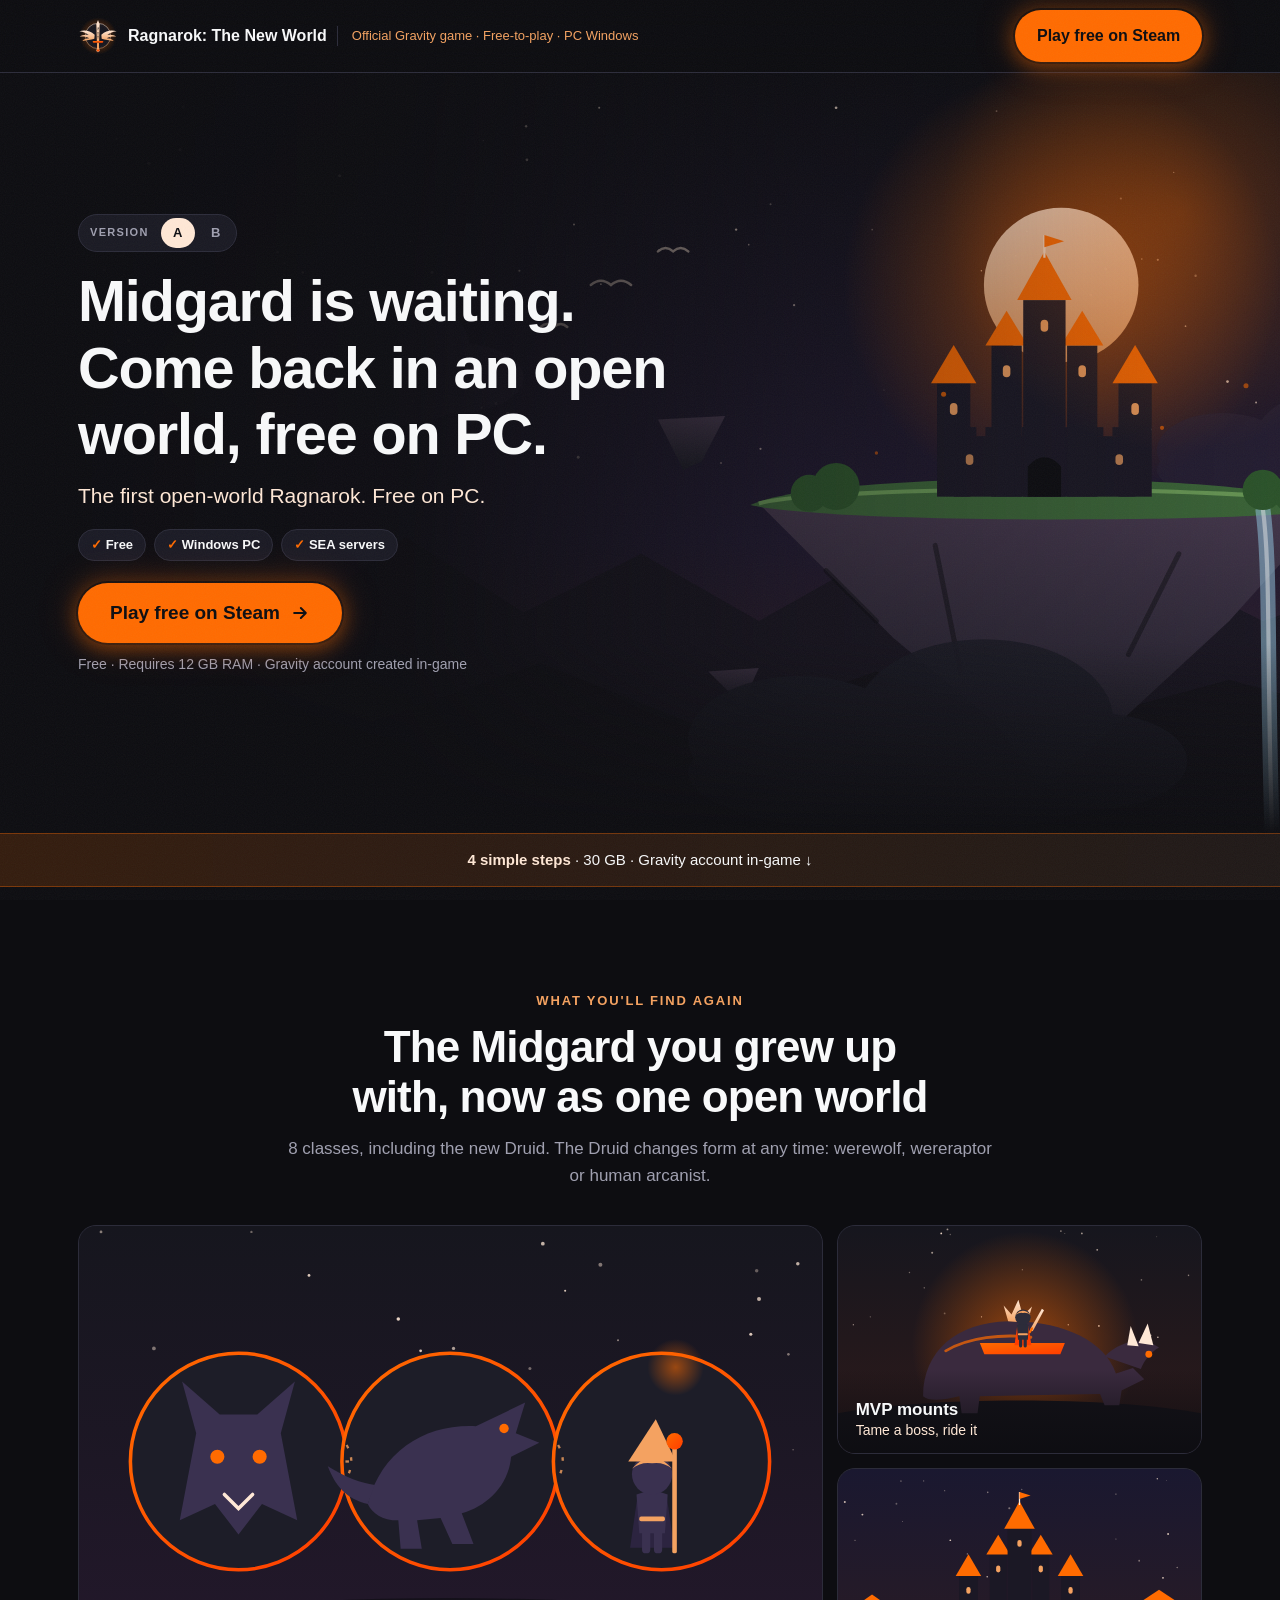
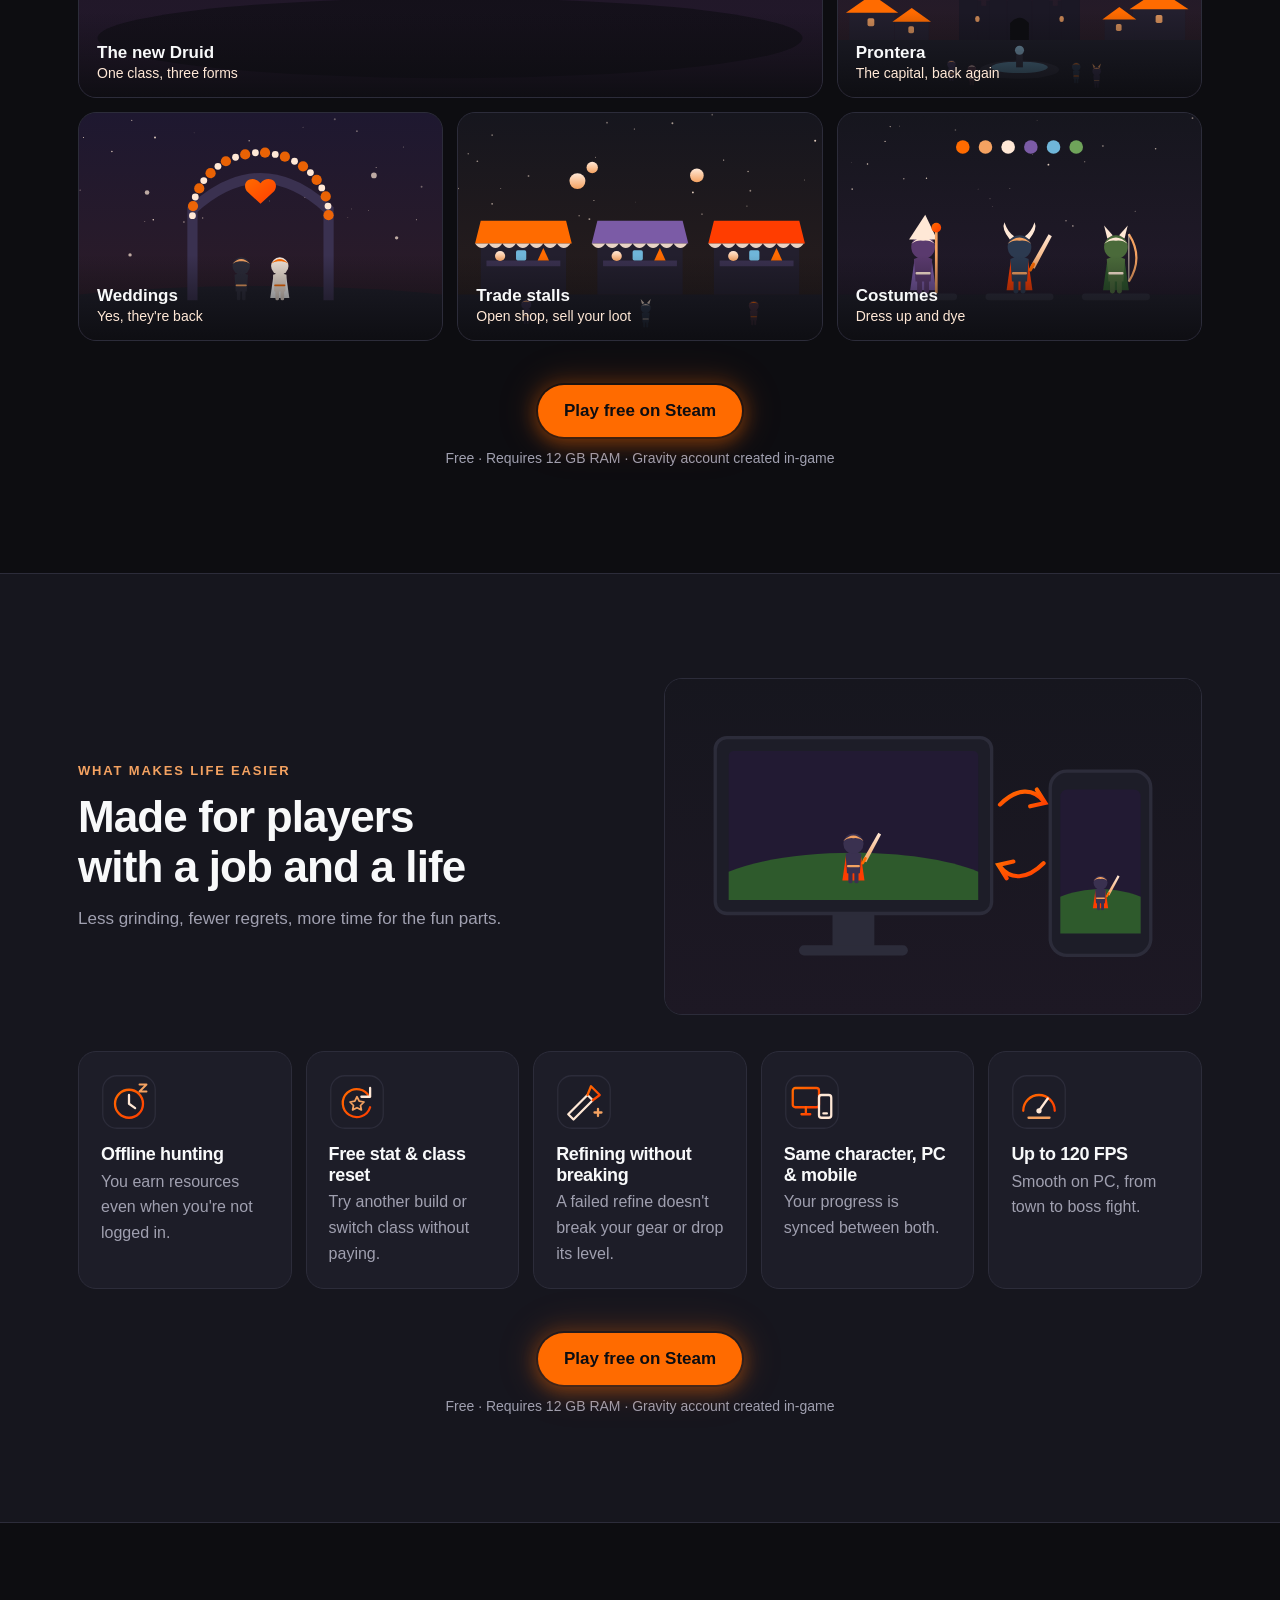
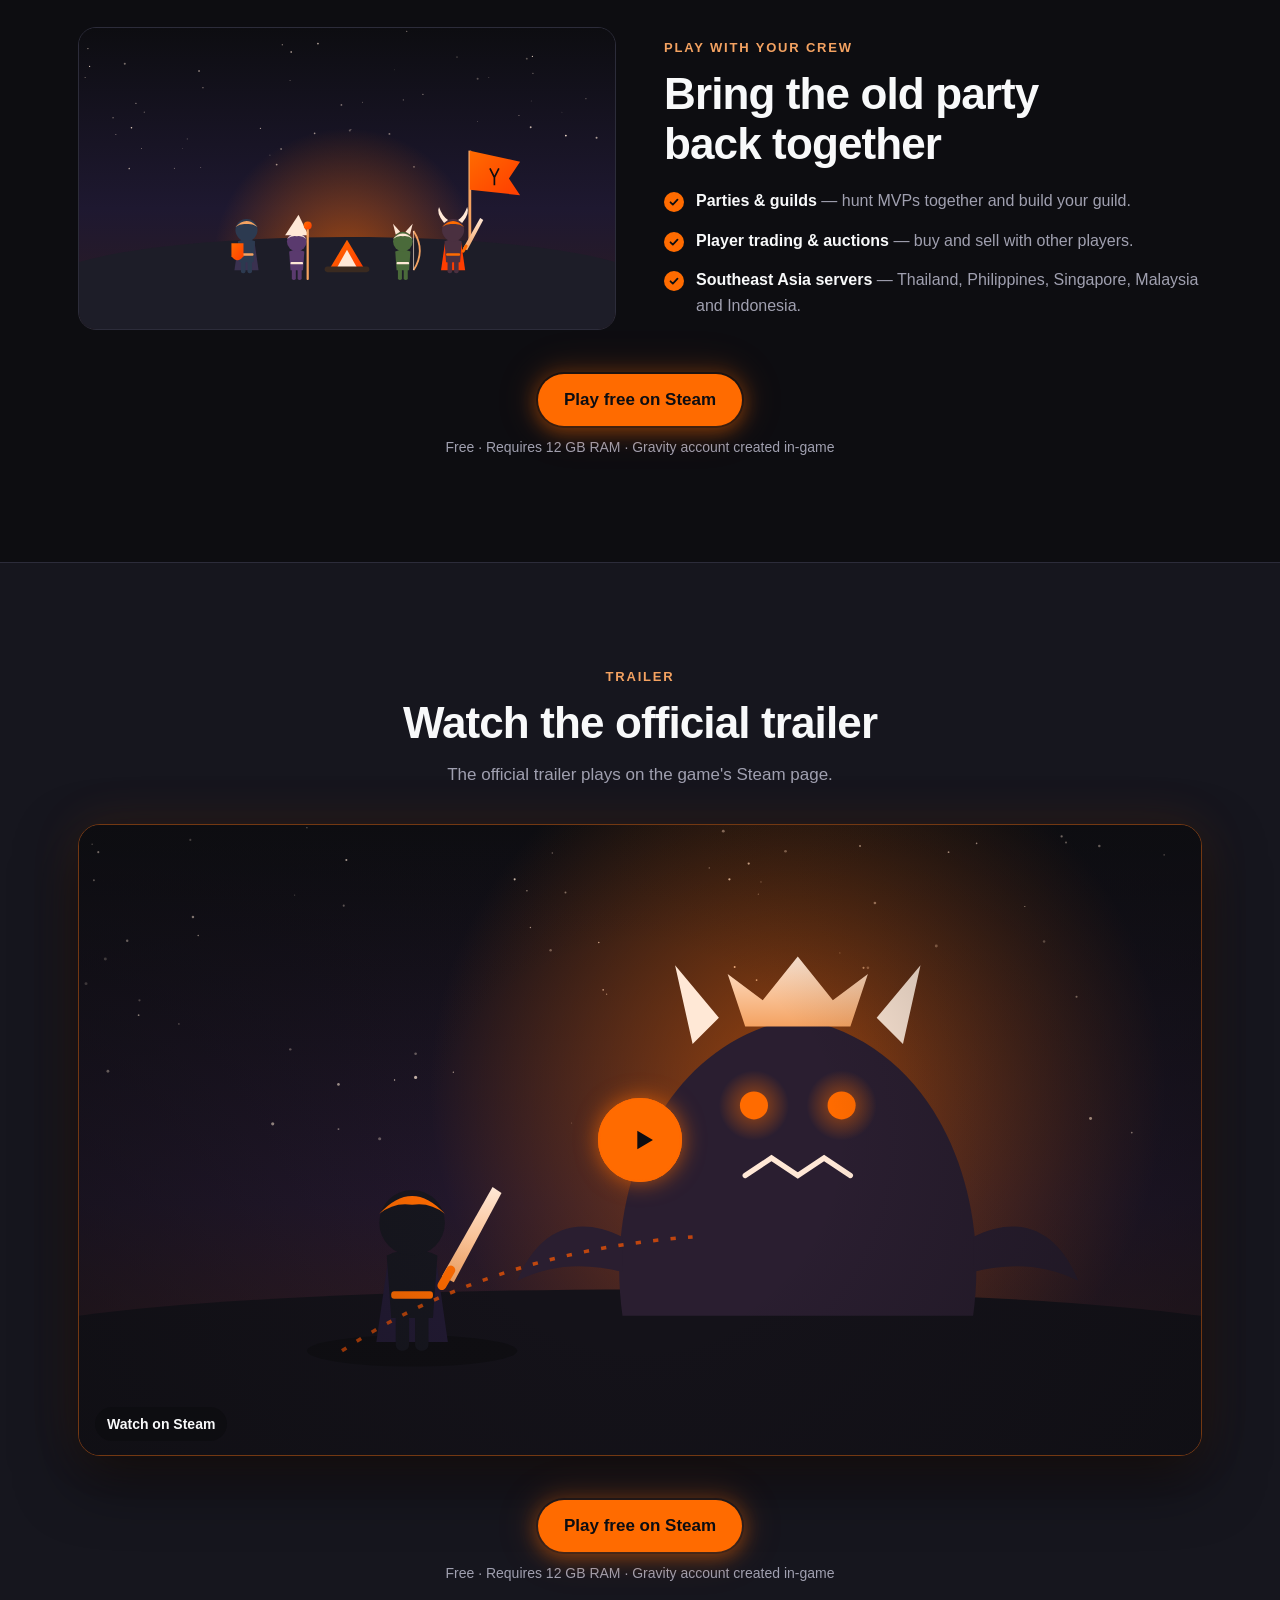
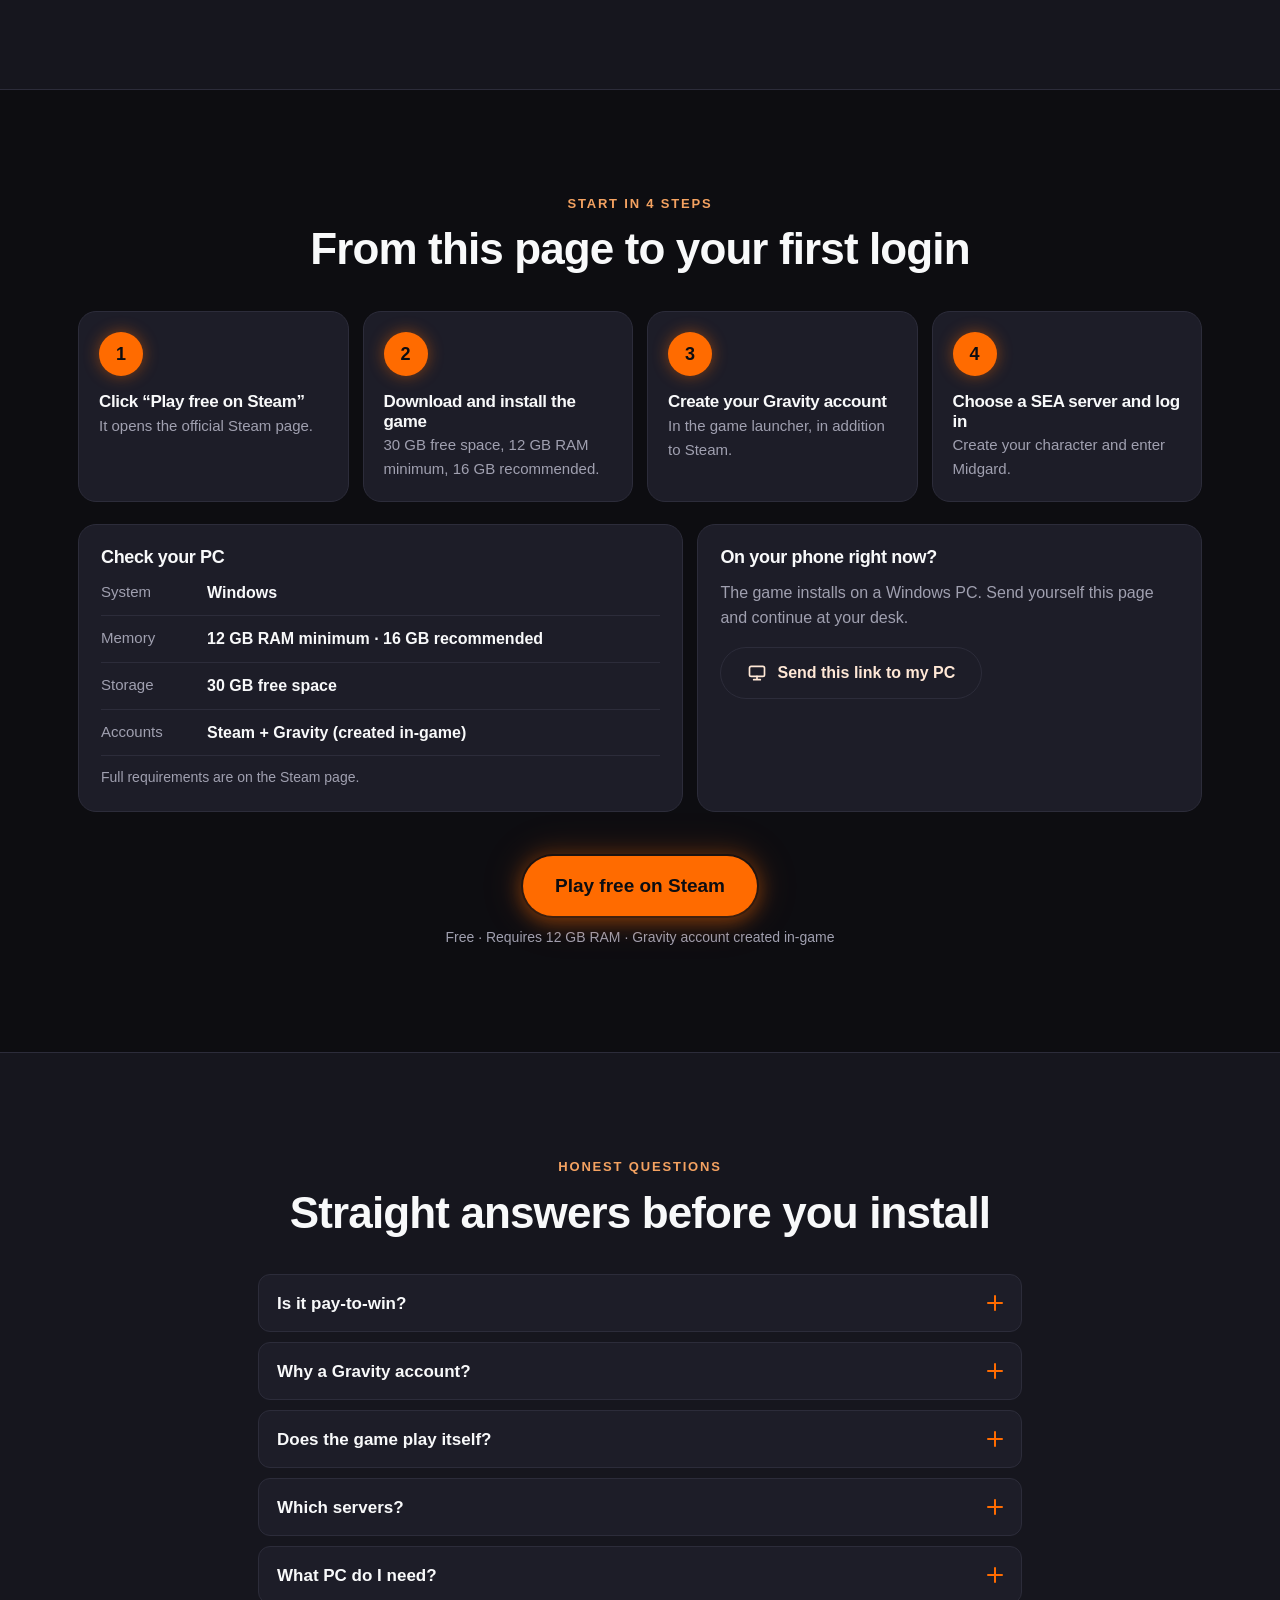
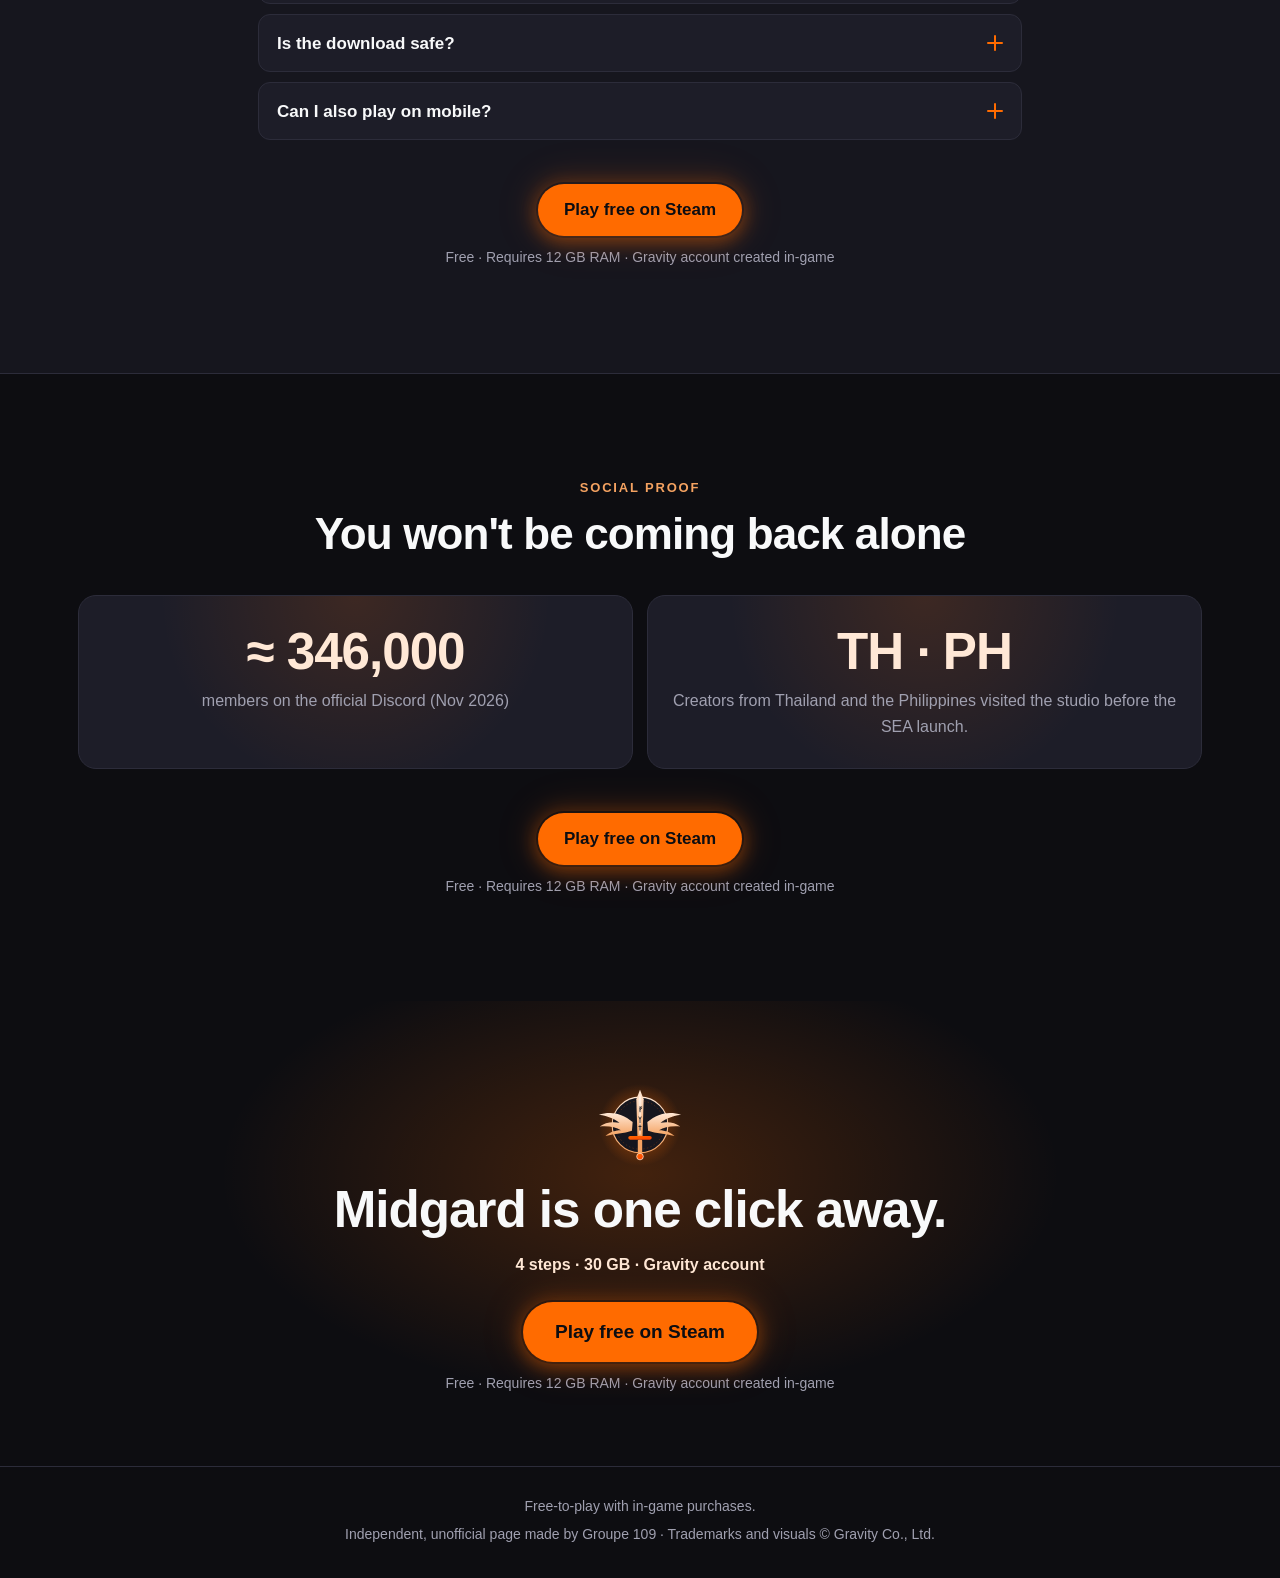
==== commit ea2c96b8: "TAF 2: rebuild landing page to the Groupe 109 brief - 10 sections in brief order, each with a 'Play " ====
--- a/ragnarok-landing/index.html
+++ b/ragnarok-landing/index.html
@@ -3,445 +3,365 @@
 <head>
   <meta charset="UTF-8">
   <meta name="viewport" content="width=device-width, initial-scale=1">
-  <title>Ragnarok: The New World — Play Free on Steam</title>
-  <meta name="description" content="The first open-world Ragnarok. Free on PC. 8 classes including the new Druid, MVP mounts, offline auto-grind and guild play. Play free on Steam.">
-  <meta name="theme-color" content="#0B0C10">
+  <title>Ragnarok: The New World — Play free on Steam</title>
+  <meta name="description" content="The first open-world Ragnarok. Free on PC. 8 classes including the new Druid, MVP mounts, offline hunting and SEA servers. Install on Steam in 4 simple steps.">
+  <meta name="theme-color" content="#0D0D11">
   <meta property="og:type" content="website">
-  <meta property="og:title" content="Midgard Awaits. Return to the Open World, Free on PC.">
-  <meta property="og:description" content="The first open-world Ragnarok. Free on PC.">
-  <meta property="og:image" content="assets/images/hero-key-art.webp">
+  <meta property="og:title" content="Midgard is waiting. Come back in an open world, free on PC.">
+  <meta property="og:description" content="The first open-world Ragnarok. Free on PC. 4 simple steps · 30 GB · Gravity account in-game.">
+  <meta property="og:image" content="assets/images/hero-floating-island.svg">
+  <meta property="og:image:alt" content="A floating island with a castle and waterfall at dusk">
+  <meta name="twitter:card" content="summary_large_image">
   <link rel="icon" type="image/svg+xml" href="assets/images/logo.svg">
-  <link rel="preload" as="image" type="image/webp" href="assets/images/hero-key-art.webp" imagesrcset="assets/images/hero-key-art-960.webp 960w, assets/images/hero-key-art.webp 1920w" imagesizes="100vw">
   <link rel="stylesheet" href="./style.css">
 </head>
 <body>
   <a class="skip-link" href="#main">Skip to main content</a>
 
-  <!-- ============ HEADER ============ -->
-  <div class="topbar">
-    <p class="container">Official Ragnarok License · Free-to-Play · Windows PC</p>
-  </div>
-  <header class="site-header" id="top">
+  <!-- ================= 1. HEADER ================= -->
+  <header class="site-header" id="top" data-section="1">
     <div class="container header-inner">
-      <a class="brand" href="#top" aria-label="Ragnarok: The New World — back to top">
-        <img src="assets/images/logo.svg" alt="" width="44" height="44">
-        <span class="brand-name">Ragnarok<span class="brand-sub">The New World</span></span>
-      </a>
-
-      <button class="nav-toggle" type="button" aria-expanded="false" aria-controls="primary-nav" aria-label="Open menu">
-        <span class="nav-toggle-bar" aria-hidden="true"></span>
-        <span class="nav-toggle-bar" aria-hidden="true"></span>
-        <span class="nav-toggle-bar" aria-hidden="true"></span>
-      </button>
-
-      <nav class="primary-nav" id="primary-nav" aria-label="Main navigation">
-        <ul>
-          <li><a href="#rediscover">Rediscover</a></li>
-          <li><a href="#busy-lives">Busy Lives</a></li>
-          <li><a href="#guild">Guilds</a></li>
-          <li><a href="#trailer">Trailer</a></li>
-          <li><a href="#steps">Get Started</a></li>
-          <li><a href="#faq">FAQ</a></li>
-        </ul>
-        <a class="btn btn-primary btn-sm" href="https://store.steampowered.com/app/4212480/Ragnarok_The_New_World/" target="_blank" rel="noopener" data-cta="header">Play Free on Steam</a>
-      </nav>
+      <img class="brand-logo" src="assets/images/logo.svg" alt="" width="40" height="40">
+      <p class="brand-name">Ragnarok<span class="brand-colon">:</span><span class="brand-sub"> The New World</span></p>
+      <p class="brand-tag">Official Gravity game · Free-to-play · PC Windows</p>
+      <a class="btn btn-cta btn-compact" href="https://store.steampowered.com/app/4212480/Ragnarok_The_New_World/" target="_blank" rel="noopener" data-cta="header">Play free on Steam</a>
     </div>
   </header>
 
   <main id="main">
-    <!-- ============ 1. HERO ============ -->
-    <section class="hero" id="hero" aria-labelledby="hero-title">
-      <picture class="hero-bg">
-        <img src="assets/images/hero-key-art.webp" srcset="assets/images/hero-key-art-960.webp 960w, assets/images/hero-key-art.webp 1920w" sizes="100vw" alt="A party of adventurers gathers on an airship deck above Midgard" width="1920" height="1080" fetchpriority="high" decoding="async">
-      </picture>
-      <div class="container hero-content">
-        <p class="eyebrow"><span class="pulse-dot" aria-hidden="true"></span> Out now on Steam</p>
-        <h1 id="hero-title" data-angle-a="Midgard Awaits. Return to the Open World, Free on PC." data-angle-b="Midgard Is Back — And Your Character Progresses Even While You Work.">Midgard Awaits. Return to the Open World, Free on PC.</h1>
-        <p class="lead">The first open-world Ragnarok. Free on PC.</p>
+    <!-- ================= 2. HERO (A/B) ================= -->
+    <section class="hero" id="hero" aria-labelledby="hero-title" data-section="2">
+      <div class="hero-art" aria-hidden="true">
+        <!-- Placeholder: replace with the client's official key art (same name or update src) -->
+        <img class="hero-art-img" src="assets/images/hero-floating-island.svg" alt="" width="1600" height="1000" fetchpriority="high">
+      </div>
+      <div class="hero-glow" aria-hidden="true"></div>
+
+      <div class="container hero-inner">
+        <div class="ab-switch" role="group" aria-label="Headline version">
+          <span class="ab-label" aria-hidden="true">Version</span>
+          <button type="button" class="ab-btn" data-variant="a" aria-pressed="true">A</button>
+          <button type="button" class="ab-btn" data-variant="b" aria-pressed="false">B</button>
+        </div>
+
+        <h1 id="hero-title" class="hero-title"
+            data-title-a="Midgard is waiting. Come back in an open world, free on PC."
+            data-title-b="Midgard is back, and your character keeps progressing while you work.">Midgard is waiting. Come back in an open world, free on PC.</h1>
+        <p class="hero-sub">The first open-world Ragnarok. Free on PC.</p>
+
+        <ul class="badges" aria-label="Key facts">
+          <li>Free</li>
+          <li>Windows PC</li>
+          <li>SEA servers</li>
+        </ul>
+
         <div class="cta-block">
-          <a class="btn btn-primary btn-lg" href="https://store.steampowered.com/app/4212480/Ragnarok_The_New_World/" target="_blank" rel="noopener" data-cta="hero">
-            Play Free on Steam
-            <svg class="btn-icon" width="20" height="20" viewBox="0 0 24 24" aria-hidden="true" focusable="false"><path d="M5 12h14M13 6l6 6-6 6" fill="none" stroke="currentColor" stroke-width="2.4" stroke-linecap="round" stroke-linejoin="round"/></svg>
+          <a class="btn btn-cta btn-lg" href="https://store.steampowered.com/app/4212480/Ragnarok_The_New_World/" target="_blank" rel="noopener" data-cta="hero">
+            Play free on Steam
+            <svg width="20" height="20" viewBox="0 0 24 24" aria-hidden="true" focusable="false"><path d="M5 12h14M13 6l6 6-6 6" fill="none" stroke="currentColor" stroke-width="2.4" stroke-linecap="round" stroke-linejoin="round"/></svg>
           </a>
-          <p class="cta-micro">Free · Requires 12 GB RAM · Gravity Account in&#8209;game</p>
-        </div>
-        <p class="hero-alert"><span aria-hidden="true">⚡</span> 4 Quick Steps · 30 GB · In&#8209;Game Gravity Account</p>
-      </div>
-    </section>
-
-    <!-- ============ 2. KEY FACTS ============ -->
-    <section class="facts" aria-label="Key facts">
-      <div class="container">
-        <ul class="facts-grid">
-          <li><strong>Free</strong><span>to download &amp; play</span></li>
-          <li><strong>8</strong><span>classes at launch</span></li>
-          <li><strong>120 FPS</strong><span>on PC</span></li>
-          <li><strong>3 devices</strong><span>one synced save</span></li>
+          <p class="cta-micro">Free · Requires 12 GB RAM · Gravity account created in&#8209;game</p>
+        </div>
+      </div>
+    </section>
+
+    <a class="steps-strip" href="#steps">
+      <span class="container"><strong>4 simple steps</strong> · 30&nbsp;GB · Gravity account in&#8209;game <span aria-hidden="true">↓</span></span>
+    </a>
+
+    <!-- ================= 3. WHAT YOU'LL FIND AGAIN ================= -->
+    <section class="section reveal" id="find-again" aria-labelledby="find-title" data-section="3">
+      <div class="container">
+        <header class="section-head">
+          <p class="eyebrow">What you'll find again</p>
+          <h2 id="find-title">The Midgard you grew up with, now as one open world</h2>
+          <p class="section-lead">8 classes, including the new Druid. The Druid changes form at any time: werewolf, wereraptor or human arcanist.</p>
+        </header>
+
+        <!-- Gallery placeholders: swap each SVG for an official screenshot with the same role -->
+        <ul class="gallery" role="list">
+          <li class="tile tile-wide">
+            <img src="assets/images/gallery-druid-forms.svg" alt="Illustration of the Druid's three forms: werewolf, wereraptor and arcanist" width="640" height="400" loading="lazy">
+            <div class="tile-caption"><strong>The new Druid</strong><span>One class, three forms</span></div>
+          </li>
+          <li class="tile">
+            <img src="assets/images/gallery-mvp-mount.svg" alt="Illustration of an adventurer riding a crowned MVP beast" width="640" height="400" loading="lazy">
+            <div class="tile-caption"><strong>MVP mounts</strong><span>Tame a boss, ride it</span></div>
+          </li>
+          <li class="tile">
+            <img src="assets/images/gallery-capital-city.svg" alt="Illustration of a busy capital city plaza with a castle" width="640" height="400" loading="lazy">
+            <div class="tile-caption"><strong>Prontera</strong><span>The capital, back again</span></div>
+          </li>
+          <li class="tile">
+            <img src="assets/images/gallery-wedding.svg" alt="Illustration of two adventurers marrying under a flower arch" width="640" height="400" loading="lazy">
+            <div class="tile-caption"><strong>Weddings</strong><span>Yes, they're back</span></div>
+          </li>
+          <li class="tile">
+            <img src="assets/images/gallery-trade-stalls.svg" alt="Illustration of player trading stalls in a market street" width="640" height="400" loading="lazy">
+            <div class="tile-caption"><strong>Trade stalls</strong><span>Open shop, sell your loot</span></div>
+          </li>
+          <li class="tile">
+            <img src="assets/images/gallery-costumes.svg" alt="Illustration of three adventurers in different costumes" width="640" height="400" loading="lazy">
+            <div class="tile-caption"><strong>Costumes</strong><span>Dress up and dye</span></div>
+          </li>
         </ul>
-      </div>
-    </section>
-
-    <!-- ============ 3. WHAT YOU'LL REDISCOVER ============ -->
-    <section class="section" id="rediscover" aria-labelledby="rediscover-title">
-      <div class="container">
-        <header class="section-head">
-          <p class="eyebrow">What You'll Rediscover</p>
-          <h2 id="rediscover-title">The Midgard you remember. Bigger than ever.</h2>
-          <p class="section-lead">Classic Ragnarok, rebuilt as a seamless open world with PC-grade visuals.</p>
-        </header>
-
-        <div class="media-grid">
-          <article class="media-card">
-            <img src="assets/images/shot-prontera.webp" alt="Crowds of players gathered in the streets of Prontera" width="960" height="540" loading="lazy" decoding="async">
-            <div class="media-body">
-              <h3>Prontera, packed again</h3>
-              <p>The capital is back and buzzing. Trade, recruit and meet thousands of adventurers.</p>
-            </div>
-          </article>
-          <article class="media-card">
-            <img src="assets/images/shot-mvp-boss.webp" alt="A party fights a giant MVP boss in a glowing arena" width="960" height="540" loading="lazy" decoding="async">
-            <div class="media-body">
-              <h3>MVP Mounts</h3>
-              <p>Defeat an MVP boss and make it your exclusive mount. Ride the strongest in style.</p>
-            </div>
-          </article>
-        </div>
-
-        <div class="split split-classes">
-          <article class="druid-card">
-            <span class="tag">New class</span>
-            <h3>The Druid debuts</h3>
-            <p>One class, three playstyles. Switch forms anytime:</p>
-            <ul class="check-list">
-              <li><svg width="20" height="20" viewBox="0 0 24 24" aria-hidden="true" focusable="false"><path d="M5 12.5l4.5 4.5L19 7.5" fill="none" stroke="currentColor" stroke-width="2.6" stroke-linecap="round" stroke-linejoin="round"/></svg>Werewolf</li>
-              <li><svg width="20" height="20" viewBox="0 0 24 24" aria-hidden="true" focusable="false"><path d="M5 12.5l4.5 4.5L19 7.5" fill="none" stroke="currentColor" stroke-width="2.6" stroke-linecap="round" stroke-linejoin="round"/></svg>Wereraptor</li>
-              <li><svg width="20" height="20" viewBox="0 0 24 24" aria-hidden="true" focusable="false"><path d="M5 12.5l4.5 4.5L19 7.5" fill="none" stroke="currentColor" stroke-width="2.6" stroke-linecap="round" stroke-linejoin="round"/></svg>Human Arcanist</li>
+
+        <div class="cta-block cta-center">
+          <a class="btn btn-cta" href="https://store.steampowered.com/app/4212480/Ragnarok_The_New_World/" target="_blank" rel="noopener" data-cta="find-again">Play free on Steam</a>
+          <p class="cta-micro">Free · Requires 12 GB RAM · Gravity account created in&#8209;game</p>
+        </div>
+      </div>
+    </section>
+
+    <!-- ================= 4. WHAT MAKES LIFE EASIER ================= -->
+    <section class="section section-alt reveal" id="easier" aria-labelledby="easier-title" data-section="4">
+      <div class="container">
+        <div class="split">
+          <div>
+            <p class="eyebrow">What makes life easier</p>
+            <h2 id="easier-title">Made for players with a job and a life</h2>
+            <p class="section-lead">Less grinding, fewer regrets, more time for the fun parts.</p>
+          </div>
+          <img class="split-art" src="assets/images/pc-phone-sync.svg" alt="Illustration of the same character on a PC and a phone" width="640" height="400" loading="lazy">
+        </div>
+
+        <ul class="feature-grid" role="list">
+          <li class="card">
+            <img src="assets/images/icon-offline.svg" alt="" width="56" height="56" loading="lazy">
+            <h3>Offline hunting</h3>
+            <p>You earn resources even when you're not logged in.</p>
+          </li>
+          <li class="card">
+            <img src="assets/images/icon-reset.svg" alt="" width="56" height="56" loading="lazy">
+            <h3>Free stat &amp; class reset</h3>
+            <p>Try another build or switch class without paying.</p>
+          </li>
+          <li class="card">
+            <img src="assets/images/icon-refine.svg" alt="" width="56" height="56" loading="lazy">
+            <h3>Refining without breaking</h3>
+            <p>A failed refine doesn't break your gear or drop its level.</p>
+          </li>
+          <li class="card">
+            <img src="assets/images/icon-crossplay.svg" alt="" width="56" height="56" loading="lazy">
+            <h3>Same character, PC &amp; mobile</h3>
+            <p>Your progress is synced between both.</p>
+          </li>
+          <li class="card">
+            <img src="assets/images/icon-fps.svg" alt="" width="56" height="56" loading="lazy">
+            <h3>Up to 120 FPS</h3>
+            <p>Smooth on PC, from town to boss fight.</p>
+          </li>
+        </ul>
+
+        <div class="cta-block cta-center">
+          <a class="btn btn-cta" href="https://store.steampowered.com/app/4212480/Ragnarok_The_New_World/" target="_blank" rel="noopener" data-cta="easier">Play free on Steam</a>
+          <p class="cta-micro">Free · Requires 12 GB RAM · Gravity account created in&#8209;game</p>
+        </div>
+      </div>
+    </section>
+
+    <!-- ================= 5. PLAY WITH YOUR CREW ================= -->
+    <section class="section reveal" id="crew" aria-labelledby="crew-title" data-section="5">
+      <div class="container">
+        <div class="split split-reverse">
+          <img class="split-art" src="assets/images/crew-adventurers.svg" alt="Illustration of four adventurers around a campfire under a guild banner" width="960" height="540" loading="lazy">
+          <div>
+            <p class="eyebrow">Play with your crew</p>
+            <h2 id="crew-title">Bring the old party back together</h2>
+            <ul class="check-list" role="list">
+              <li><strong>Parties &amp; guilds</strong> — hunt MVPs together and build your guild.</li>
+              <li><strong>Player trading &amp; auctions</strong> — buy and sell with other players.</li>
+              <li><strong>Southeast Asia servers</strong> — Thailand, Philippines, Singapore, Malaysia and Indonesia.</li>
             </ul>
-          </article>
-          <div>
-            <h3 class="sub-title">8 classes. Change jobs anytime.</h3>
-            <p>Tank today, healer tomorrow. Master every class on a single character.</p>
-            <ul class="class-grid class-grid-compact" role="list">
-              <li class="class-chip"><span class="rune" aria-hidden="true">ᛟ</span><span><strong>Swordman</strong><small>Tank · Melee</small></span></li>
-              <li class="class-chip"><span class="rune" aria-hidden="true">ᚨ</span><span><strong>Mage</strong><small>DPS · Magic</small></span></li>
-              <li class="class-chip"><span class="rune" aria-hidden="true">ᛉ</span><span><strong>Archer</strong><small>DPS · Ranged</small></span></li>
-              <li class="class-chip"><span class="rune" aria-hidden="true">ᛒ</span><span><strong>Acolyte</strong><small>Healer · Support</small></span></li>
-              <li class="class-chip"><span class="rune" aria-hidden="true">ᚦ</span><span><strong>Thief</strong><small>DPS · Agility</small></span></li>
-              <li class="class-chip"><span class="rune" aria-hidden="true">ᚠ</span><span><strong>Merchant</strong><small>Hybrid · Economy</small></span></li>
-              <li class="class-chip class-chip-new"><span class="rune" aria-hidden="true">ᛃ</span><span><strong>Druid</strong><small>Shapeshifter · New</small></span></li>
-              <li class="class-chip"><span class="rune" aria-hidden="true">✦</span><span><strong>Your build</strong><small>No meta. Your rules.</small></span></li>
-            </ul>
-          </div>
-        </div>
-
-        <div class="section-cta cta-block">
-          <a class="btn btn-primary" href="https://store.steampowered.com/app/4212480/Ragnarok_The_New_World/" target="_blank" rel="noopener" data-cta="rediscover">Play Free on Steam</a>
-          <p class="cta-micro">Free · Requires 12 GB RAM · Gravity Account in&#8209;game</p>
-        </div>
-      </div>
-    </section>
-
-    <!-- ============ 4. BUILT FOR BUSY LIVES ============ -->
-    <section class="section section-alt" id="busy-lives" aria-labelledby="busy-title">
-      <div class="container">
-        <div class="split split-reverse">
-          <div>
-            <p class="eyebrow">Built for Busy Lives</p>
-            <h2 id="busy-title" class="split-title">Log off. Keep leveling.</h2>
-            <p class="section-lead">Your character hunts while you sleep and farms while you work. Every login, you come back stronger.</p>
-            <ul class="comfort-list">
-              <li>
-                <img src="assets/images/icon-offline.svg" alt="" width="48" height="48" loading="lazy">
-                <span><strong>Offline Auto-Grind</strong>Idle time turns into EXP and resources automatically.</span>
-              </li>
-              <li>
-                <img src="assets/images/icon-reset.svg" alt="" width="48" height="48" loading="lazy">
-                <span><strong>Free restat, forever</strong>Stat and skill resets cost nothing. No build is ever a mistake.</span>
-              </li>
-              <li>
-                <img src="assets/images/icon-refine.svg" alt="" width="48" height="48" loading="lazy">
-                <span><strong>Break-free refining</strong>Push gear to +15 with no break and no level loss on failure.</span>
-              </li>
-              <li>
-                <img src="assets/images/icon-crossplay.svg" alt="" width="48" height="48" loading="lazy">
-                <span><strong>Phone, tablet &amp; PC</strong>Pick up where you left off on any device.</span>
-              </li>
-            </ul>
-          </div>
-          <figure class="media-card media-wide">
-            <img src="assets/images/shot-offline-grind.webp" alt="A character auto-hunting a field full of Porings" width="960" height="540" loading="lazy" decoding="async">
+          </div>
+        </div>
+
+        <div class="cta-block cta-center">
+          <a class="btn btn-cta" href="https://store.steampowered.com/app/4212480/Ragnarok_The_New_World/" target="_blank" rel="noopener" data-cta="crew">Play free on Steam</a>
+          <p class="cta-micro">Free · Requires 12 GB RAM · Gravity account created in&#8209;game</p>
+        </div>
+      </div>
+    </section>
+
+    <!-- ================= 6. VIDEO ================= -->
+    <section class="section section-alt reveal" id="video" aria-labelledby="video-title" data-section="6">
+      <div class="container">
+        <header class="section-head">
+          <p class="eyebrow">Trailer</p>
+          <h2 id="video-title">Watch the official trailer</h2>
+          <p class="section-lead">The official trailer plays on the game's Steam page.</p>
+        </header>
+
+        <!-- Until an official video file is supplied, this card opens the Steam page (assets/videos/ is ready for it) -->
+        <a class="video-card" href="https://store.steampowered.com/app/4212480/Ragnarok_The_New_World/" target="_blank" rel="noopener" data-cta="video-card" aria-label="Watch the official trailer on the Steam page (opens in a new tab)">
+          <img src="assets/images/video-poster.svg" alt="" width="1280" height="720" loading="lazy">
+          <span class="play" aria-hidden="true">
+            <svg width="34" height="34" viewBox="0 0 24 24" focusable="false"><path d="M8 5.5v13l11-6.5z" fill="currentColor"/></svg>
+          </span>
+          <span class="video-label" aria-hidden="true">Watch on Steam</span>
+        </a>
+
+        <div class="cta-block cta-center">
+          <a class="btn btn-cta" href="https://store.steampowered.com/app/4212480/Ragnarok_The_New_World/" target="_blank" rel="noopener" data-cta="video">Play free on Steam</a>
+          <p class="cta-micro">Free · Requires 12 GB RAM · Gravity account created in&#8209;game</p>
+        </div>
+      </div>
+    </section>
+
+    <!-- ================= 7. START IN 4 STEPS ================= -->
+    <section class="section reveal" id="steps" aria-labelledby="steps-title" data-section="7">
+      <div class="container">
+        <header class="section-head">
+          <p class="eyebrow">Start in 4 steps</p>
+          <h2 id="steps-title">From this page to your first login</h2>
+        </header>
+
+        <ol class="steps" role="list">
+          <li class="step"><span class="step-num" aria-hidden="true">1</span><div><h3>Click “Play free on Steam”</h3><p>It opens the official Steam page.</p></div></li>
+          <li class="step"><span class="step-num" aria-hidden="true">2</span><div><h3>Download and install the game</h3><p>30 GB free space, 12 GB RAM minimum, 16 GB recommended.</p></div></li>
+          <li class="step"><span class="step-num" aria-hidden="true">3</span><div><h3>Create your Gravity account</h3><p>In the game launcher, in addition to Steam.</p></div></li>
+          <li class="step"><span class="step-num" aria-hidden="true">4</span><div><h3>Choose a SEA server and log in</h3><p>Create your character and enter Midgard.</p></div></li>
+        </ol>
+
+        <div class="setup-grid">
+          <div class="spec-box" aria-labelledby="spec-title">
+            <h3 id="spec-title">Check your PC</h3>
+            <dl class="spec-list">
+              <div><dt>System</dt><dd>Windows</dd></div>
+              <div><dt>Memory</dt><dd>12 GB RAM minimum · 16 GB recommended</dd></div>
+              <div><dt>Storage</dt><dd>30 GB free space</dd></div>
+              <div><dt>Accounts</dt><dd>Steam + Gravity (created in-game)</dd></div>
+            </dl>
+            <p class="spec-note">Full requirements are on the Steam page.</p>
+          </div>
+          <div class="relay-box">
+            <h3>On your phone right now?</h3>
+            <p>The game installs on a Windows PC. Send yourself this page and continue at your desk.</p>
+            <button type="button" class="btn btn-secondary" data-relay>
+              <svg width="20" height="20" viewBox="0 0 24 24" aria-hidden="true" focusable="false"><rect x="3" y="4" width="18" height="12" rx="2" fill="none" stroke="currentColor" stroke-width="2"/><path d="M8 20h8M12 16v4" fill="none" stroke="currentColor" stroke-width="2" stroke-linecap="round"/></svg>
+              Send this link to my PC
+            </button>
+          </div>
+        </div>
+
+        <div class="cta-block cta-center">
+          <a class="btn btn-cta btn-lg" href="https://store.steampowered.com/app/4212480/Ragnarok_The_New_World/" target="_blank" rel="noopener" data-cta="steps">Play free on Steam</a>
+          <p class="cta-micro">Free · Requires 12 GB RAM · Gravity account created in&#8209;game</p>
+        </div>
+      </div>
+    </section>
+
+    <!-- ================= 8. HONEST QUESTIONS ================= -->
+    <section class="section section-alt reveal" id="faq" aria-labelledby="faq-title" data-section="8">
+      <div class="container container-narrow">
+        <header class="section-head">
+          <p class="eyebrow">Honest questions</p>
+          <h2 id="faq-title">Straight answers before you install</h2>
+        </header>
+
+        <div class="accordion">
+          <div class="acc-item">
+            <h3><button type="button" class="acc-btn" id="q1" aria-expanded="false" aria-controls="a1">Is it pay-to-win?<span class="acc-icon" aria-hidden="true"></span></button></h3>
+            <div class="acc-panel" id="a1" role="region" aria-labelledby="q1" hidden>
+              <p>The game is free with optional in-game purchases. Free stat and class resets, refining without breaking and offline earnings are open to every player.</p>
+            </div>
+          </div>
+          <div class="acc-item">
+            <h3><button type="button" class="acc-btn" id="q2" aria-expanded="false" aria-controls="a2">Why a Gravity account?<span class="acc-icon" aria-hidden="true"></span></button></h3>
+            <div class="acc-panel" id="a2" role="region" aria-labelledby="q2" hidden>
+              <p>Gravity is the game's publisher. You create the account in the game launcher after installing, in addition to your Steam account.</p>
+            </div>
+          </div>
+          <div class="acc-item">
+            <h3><button type="button" class="acc-btn" id="q3" aria-expanded="false" aria-controls="a3">Does the game play itself?<span class="acc-icon" aria-hidden="true"></span></button></h3>
+            <div class="acc-panel" id="a3" role="region" aria-labelledby="q3" hidden>
+              <p>No. Offline hunting earns you resources while you're away. MVPs, party dungeons, guilds and PvP are played actively.</p>
+            </div>
+          </div>
+          <div class="acc-item">
+            <h3><button type="button" class="acc-btn" id="q4" aria-expanded="false" aria-controls="a4">Which servers?<span class="acc-icon" aria-hidden="true"></span></button></h3>
+            <div class="acc-panel" id="a4" role="region" aria-labelledby="q4" hidden>
+              <p>Southeast Asia servers: Thailand, Philippines, Singapore, Malaysia and Indonesia.</p>
+            </div>
+          </div>
+          <div class="acc-item">
+            <h3><button type="button" class="acc-btn" id="q5" aria-expanded="false" aria-controls="a5">What PC do I need?<span class="acc-icon" aria-hidden="true"></span></button></h3>
+            <div class="acc-panel" id="a5" role="region" aria-labelledby="q5" hidden>
+              <p>12 GB RAM minimum, 16 GB recommended, 30 GB of free space and Windows. Full details are on the Steam page.</p>
+            </div>
+          </div>
+          <div class="acc-item">
+            <h3><button type="button" class="acc-btn" id="q6" aria-expanded="false" aria-controls="a6">Is the download safe?<span class="acc-icon" aria-hidden="true"></span></button></h3>
+            <div class="acc-panel" id="a6" role="region" aria-labelledby="q6" hidden>
+              <p>The button takes you straight to the game's official Steam page. You download through Steam.</p>
+            </div>
+          </div>
+          <div class="acc-item">
+            <h3><button type="button" class="acc-btn" id="q7" aria-expanded="false" aria-controls="a7">Can I also play on mobile?<span class="acc-icon" aria-hidden="true"></span></button></h3>
+            <div class="acc-panel" id="a7" role="region" aria-labelledby="q7" hidden>
+              <p>Yes, your progress is synced between PC and mobile. This page is for installing the PC version.</p>
+            </div>
+          </div>
+        </div>
+
+        <div class="cta-block cta-center">
+          <a class="btn btn-cta" href="https://store.steampowered.com/app/4212480/Ragnarok_The_New_World/" target="_blank" rel="noopener" data-cta="faq">Play free on Steam</a>
+          <p class="cta-micro">Free · Requires 12 GB RAM · Gravity account created in&#8209;game</p>
+        </div>
+      </div>
+    </section>
+
+    <!-- ================= 9. SOCIAL PROOF ================= -->
+    <section class="section reveal" id="proof" aria-labelledby="proof-title" data-section="9">
+      <div class="container">
+        <header class="section-head">
+          <p class="eyebrow">Social proof</p>
+          <h2 id="proof-title">You won't be coming back alone</h2>
+        </header>
+        <div class="proof-grid">
+          <figure class="proof-card">
+            <p class="proof-big">≈ 346,000</p>
+            <figcaption>members on the official Discord <span>(Nov 2026)</span></figcaption>
           </figure>
-        </div>
-
-        <div class="section-cta cta-block">
-          <a class="btn btn-primary" href="https://store.steampowered.com/app/4212480/Ragnarok_The_New_World/" target="_blank" rel="noopener" data-cta="busy-lives">Play Free on Steam</a>
-          <p class="cta-micro">Free · Requires 12 GB RAM · Gravity Account in&#8209;game</p>
-        </div>
-      </div>
-    </section>
-
-    <!-- ============ 5. PLAY WITH YOUR GUILD ============ -->
-    <section class="section" id="guild" aria-labelledby="guild-title">
-      <div class="container">
-        <div class="split">
-          <figure class="media-card media-wide">
-            <img src="assets/images/shot-guild-battle.webp" alt="Large-scale guild battle in front of a castle" width="960" height="540" loading="lazy" decoding="async">
+          <figure class="proof-card">
+            <p class="proof-big">TH · PH</p>
+            <figcaption>Creators from Thailand and the Philippines visited the studio before the SEA launch.</figcaption>
           </figure>
-          <div>
-            <p class="eyebrow">Play With Your Guild</p>
-            <h2 id="guild-title" class="split-title">Rally your guild. Rule Midgard.</h2>
-            <p class="section-lead">Class synergy turns the toughest boss into loot, and every siege into a story.</p>
-            <ul class="check-list check-list-lg">
-              <li><svg width="20" height="20" viewBox="0 0 24 24" aria-hidden="true" focusable="false"><path d="M5 12.5l4.5 4.5L19 7.5" fill="none" stroke="currentColor" stroke-width="2.6" stroke-linecap="round" stroke-linejoin="round"/></svg><span><strong>Guilds &amp; sieges</strong> — raid MVPs, storm castles, fight open-world PvP.</span></li>
-              <li><svg width="20" height="20" viewBox="0 0 24 24" aria-hidden="true" focusable="false"><path d="M5 12.5l4.5 4.5L19 7.5" fill="none" stroke="currentColor" stroke-width="2.6" stroke-linecap="round" stroke-linejoin="round"/></svg><span><strong>Free trading</strong> — buy and sell gear with other players.</span></li>
-              <li><svg width="20" height="20" viewBox="0 0 24 24" aria-hidden="true" focusable="false"><path d="M5 12.5l4.5 4.5L19 7.5" fill="none" stroke="currentColor" stroke-width="2.6" stroke-linecap="round" stroke-linejoin="round"/></svg><span><strong>Regional SEA servers</strong> — play close to home with friends nearby.</span></li>
-            </ul>
-          </div>
-        </div>
-        <figure class="media-card media-banner">
-          <img src="assets/images/shot-group-play.webp" alt="Friends gathered at a flower-filled celebration in Midgard" width="960" height="540" loading="lazy" decoding="async">
-        </figure>
-
-        <div class="section-cta cta-block">
-          <a class="btn btn-primary" href="https://store.steampowered.com/app/4212480/Ragnarok_The_New_World/" target="_blank" rel="noopener" data-cta="guild">Play Free on Steam</a>
-          <p class="cta-micro">Free · Requires 12 GB RAM · Gravity Account in&#8209;game</p>
-        </div>
-      </div>
-    </section>
-
-    <!-- ============ 6. TRAILER ============ -->
-    <section class="section section-alt" id="trailer" aria-labelledby="trailer-title">
-      <div class="container">
-        <header class="section-head">
-          <p class="eyebrow">Official Trailer</p>
-          <h2 id="trailer-title">See Midgard in motion</h2>
-          <p class="section-lead">Two minutes of open-world adventure, MVP fights and offline progression.</p>
-        </header>
-
-        <div class="video-frame" data-video>
-          <video class="video-el" id="trailer-video" width="1280" height="720" preload="none" playsinline controls hidden
-                 poster="assets/images/trailer-poster.webp" aria-label="Ragnarok: The New World official trailer">
-            <source data-src="assets/video/trailer.mp4" type="video/mp4">
-          </video>
-          <button class="video-poster" type="button" aria-controls="trailer-video" aria-label="Play the official trailer (1:56)">
-            <img src="assets/images/trailer-poster.webp" srcset="assets/images/trailer-poster-960.webp 960w, assets/images/trailer-poster.webp 1920w" sizes="(max-width: 1180px) 100vw, 1132px" alt="" width="1920" height="1080" loading="lazy" decoding="async">
-            <span class="play-btn" aria-hidden="true">
-              <svg width="34" height="34" viewBox="0 0 24 24" focusable="false"><path d="M8 5.5v13l11-6.5z" fill="currentColor"/></svg>
-            </span>
-            <span class="video-meta" aria-hidden="true"><strong>Watch the trailer</strong><span>1:56 · Official trailer</span></span>
-          </button>
-          <div class="video-fallback" hidden>
-            <p>This video can't play here.</p>
-            <a class="btn btn-ghost" href="https://store.steampowered.com/app/4212480/Ragnarok_The_New_World/" target="_blank" rel="noopener" data-cta="trailer-fallback">Watch on Steam</a>
-          </div>
-        </div>
-        <p class="video-note">Trouble playing? <a href="https://store.steampowered.com/app/4212480/Ragnarok_The_New_World/" target="_blank" rel="noopener" data-cta="trailer-note">Watch on Steam</a>.</p>
-      </div>
-    </section>
-
-    <!-- ============ 7. GET STARTED IN 4 STEPS ============ -->
-    <section class="section" id="steps" aria-labelledby="steps-title">
-      <div class="container">
-        <header class="section-head">
-          <p class="eyebrow">Get Started in 4 Steps</p>
-          <h2 id="steps-title">From click to your first login</h2>
-          <p class="section-lead">Free to download. All you need is a Steam account and a Windows PC.</p>
-        </header>
-
-        <ol class="steps" role="list">
-          <li class="step">
-            <div class="step-media">
-              <img src="assets/images/step-1.webp" alt="" width="480" height="270" loading="lazy" decoding="async">
-              <span class="step-num" aria-hidden="true">1</span>
-            </div>
-            <h3><span class="visually-hidden">Step 1: </span>Open the Steam page</h3>
-            <p>Tap “Play Free on Steam”, then “Play Game”.</p>
-          </li>
-          <li class="step">
-            <div class="step-media">
-              <img src="assets/images/step-2.webp" alt="" width="480" height="270" loading="lazy" decoding="async">
-              <span class="step-num" aria-hidden="true">2</span>
-            </div>
-            <h3><span class="visually-hidden">Step 2: </span>Install (30 GB)</h3>
-            <p>Steam handles the download. Grab a coffee.</p>
-          </li>
-          <li class="step">
-            <div class="step-media">
-              <img src="assets/images/step-3.webp" alt="" width="480" height="270" loading="lazy" decoding="async">
-              <span class="step-num" aria-hidden="true">3</span>
-            </div>
-            <h3><span class="visually-hidden">Step 3: </span>Create your Gravity account</h3>
-            <p>Sign up in-game in under a minute, then design your hero.</p>
-          </li>
-          <li class="step step-final">
-            <div class="step-media">
-              <img src="assets/images/step-4.webp" alt="" width="480" height="270" loading="lazy" decoding="async">
-              <span class="step-num" aria-hidden="true">4</span>
-            </div>
-            <h3><span class="visually-hidden">Step 4: </span>Log in &amp; enter Midgard</h3>
-            <p>Your first login drops you straight into Prontera.</p>
-          </li>
-        </ol>
-
-        <div class="share-box">
-          <div>
-            <h3>On your phone right now?</h3>
-            <p>The game installs on a Windows PC. Send this page to yourself and finish setup at your desk.</p>
-          </div>
-          <div class="share-actions">
-            <button class="btn btn-ghost" type="button" data-share>
-              <svg width="20" height="20" viewBox="0 0 24 24" aria-hidden="true" focusable="false"><rect x="3" y="4" width="18" height="12" rx="2" fill="none" stroke="currentColor" stroke-width="2"/><path d="M8 20h8M12 16v4" fill="none" stroke="currentColor" stroke-width="2" stroke-linecap="round"/></svg>
-              Send to my PC
-            </button>
-            <p class="share-status" role="status" aria-live="polite"></p>
-          </div>
-        </div>
-
-        <div class="section-cta cta-block">
-          <a class="btn btn-primary btn-lg" href="https://store.steampowered.com/app/4212480/Ragnarok_The_New_World/" target="_blank" rel="noopener" data-cta="steps">Play Free on Steam</a>
-          <p class="cta-micro">Free · Requires 12 GB RAM · Gravity Account in&#8209;game</p>
-        </div>
-      </div>
-    </section>
-
-    <!-- ============ 8. HONEST FAQ ============ -->
-    <section class="section section-alt" id="faq" aria-labelledby="faq-title">
-      <div class="container container-narrow">
-        <header class="section-head">
-          <p class="eyebrow">Honest FAQ</p>
-          <h2 id="faq-title">Straight answers before you install</h2>
-        </header>
-
-        <div class="accordion">
-          <div class="accordion-item">
-            <h3 class="accordion-heading">
-              <button class="accordion-trigger" type="button" aria-expanded="false" aria-controls="faq-1" id="faq-1-btn">
-                Is it really free-to-play?
-                <span class="accordion-icon" aria-hidden="true"></span>
-              </button>
-            </h3>
-            <div class="accordion-panel" id="faq-1" role="region" aria-labelledby="faq-1-btn" hidden>
-              <p>Yes. Downloading the game on Steam and playing it costs nothing. Stat resets, skill resets and resource retrieval are free too.</p>
-            </div>
-          </div>
-          <div class="accordion-item">
-            <h3 class="accordion-heading">
-              <button class="accordion-trigger" type="button" aria-expanded="false" aria-controls="faq-2" id="faq-2-btn">
-                Why does it need 12 GB of RAM?
-                <span class="accordion-icon" aria-hidden="true"></span>
-              </button>
-            </h3>
-            <div class="accordion-panel" id="faq-2" role="region" aria-labelledby="faq-2-btn" hidden>
-              <p>It's a full open world with PC-grade visuals at up to 120 FPS. Steam lists 12 GB of RAM, about 30 GB of storage, Windows and a broadband connection as the minimum. Below that, expect stutter.</p>
-            </div>
-          </div>
-          <div class="accordion-item">
-            <h3 class="accordion-heading">
-              <button class="accordion-trigger" type="button" aria-expanded="false" aria-controls="faq-3" id="faq-3-btn">
-                Why do I need a Gravity account?
-                <span class="accordion-icon" aria-hidden="true"></span>
-              </button>
-            </h3>
-            <div class="accordion-panel" id="faq-3" role="region" aria-labelledby="faq-3-btn" hidden>
-              <p>Gravity is the game's official publisher. You create the account in-game on first launch, in under a minute. It's what keeps your character synced between PC, phone and tablet.</p>
-            </div>
-          </div>
-          <div class="accordion-item">
-            <h3 class="accordion-heading">
-              <button class="accordion-trigger" type="button" aria-expanded="false" aria-controls="faq-4" id="faq-4-btn">
-                I don't have much time. Is it worth it?
-                <span class="accordion-icon" aria-hidden="true"></span>
-              </button>
-            </h3>
-            <div class="accordion-panel" id="faq-4" role="region" aria-labelledby="faq-4-btn" hidden>
-              <p>That's exactly who it's built for. Offline auto-grind keeps your character progressing while you're away, so short sessions still move you forward.</p>
-            </div>
-          </div>
-          <div class="accordion-item">
-            <h3 class="accordion-heading">
-              <button class="accordion-trigger" type="button" aria-expanded="false" aria-controls="faq-5" id="faq-5-btn">
-                Is this the official game website?
-                <span class="accordion-icon" aria-hidden="true"></span>
-              </button>
-            </h3>
-            <div class="accordion-panel" id="faq-5" role="region" aria-labelledby="faq-5-btn" hidden>
-              <p>No. This page is an independent student project. The game itself is officially licensed by Gravity, and every button here links to its official Steam page.</p>
-            </div>
-          </div>
-        </div>
-
-        <div class="section-cta cta-block">
-          <a class="btn btn-primary" href="https://store.steampowered.com/app/4212480/Ragnarok_The_New_World/" target="_blank" rel="noopener" data-cta="faq">Play Free on Steam</a>
-          <p class="cta-micro">Free · Requires 12 GB RAM · Gravity Account in&#8209;game</p>
-        </div>
-      </div>
-    </section>
-
-    <!-- ============ 9. SOCIAL PROOF ============ -->
-    <section class="section" id="community" aria-labelledby="community-title">
-      <div class="container">
-        <div class="community">
-          <img src="assets/images/badge-discord.svg" alt="Official Discord: 346K members" width="280" height="96" loading="lazy">
-          <div class="community-copy">
-            <p class="eyebrow">Social Proof</p>
-            <h2 id="community-title">346K adventurers are already in</h2>
-            <p>The official Discord is where players swap builds, organize MVP hunts and recruit for guilds. Join them after your first login.</p>
-          </div>
-          <ul class="creator-grid" aria-label="What creators share">
-            <li><strong>Build guides</strong><span>Creators break down Druid forms and class combos.</span></li>
-            <li><strong>MVP hunts</strong><span>Live raids and mount showcases every week.</span></li>
-            <li><strong>Fashion &amp; dyes</strong><span>100+ looks remixed by the community.</span></li>
-          </ul>
-          <div class="cta-block">
-            <a class="btn btn-primary" href="https://store.steampowered.com/app/4212480/Ragnarok_The_New_World/" target="_blank" rel="noopener" data-cta="community">Play Free on Steam</a>
-            <p class="cta-micro">Free · Requires 12 GB RAM · Gravity Account in&#8209;game</p>
-          </div>
-        </div>
-      </div>
-    </section>
-
-    <!-- ============ 10. FINAL CTA ============ -->
-    <section class="final-cta" id="final" aria-labelledby="final-title">
-      <img class="final-bg" src="assets/images/final-bg.webp" alt="" width="1600" height="900" loading="lazy" decoding="async">
+        </div>
+
+        <div class="cta-block cta-center">
+          <a class="btn btn-cta" href="https://store.steampowered.com/app/4212480/Ragnarok_The_New_World/" target="_blank" rel="noopener" data-cta="proof">Play free on Steam</a>
+          <p class="cta-micro">Free · Requires 12 GB RAM · Gravity account created in&#8209;game</p>
+        </div>
+      </div>
+    </section>
+
+    <!-- ================= 10. FINAL CTA + FOOTER ================= -->
+    <section class="final reveal" id="final" aria-labelledby="final-title" data-section="10">
       <div class="container final-inner">
-        <img src="assets/images/logo.svg" alt="" width="96" height="96" loading="lazy">
-        <h2 id="final-title">Midgard is waiting. Your first login is 4 steps away.</h2>
-        <p class="lead">Install free on Steam and claim your place in the open world.</p>
-        <div class="cta-block">
-          <a class="btn btn-primary btn-lg" href="https://store.steampowered.com/app/4212480/Ragnarok_The_New_World/" target="_blank" rel="noopener" data-cta="final">Play Free on Steam</a>
-          <p class="cta-micro">Free · Requires 12 GB RAM · Gravity Account in&#8209;game</p>
-        </div>
-      </div>
+        <img src="assets/images/logo.svg" alt="" width="88" height="88" loading="lazy">
+        <h2 id="final-title">Midgard is one click away.</h2>
+        <p class="final-reminder">4 steps · 30 GB · Gravity account</p>
+        <div class="cta-block cta-center">
+          <a class="btn btn-cta btn-lg" href="https://store.steampowered.com/app/4212480/Ragnarok_The_New_World/" target="_blank" rel="noopener" data-cta="final">Play free on Steam</a>
+          <p class="cta-micro">Free · Requires 12 GB RAM · Gravity account created in&#8209;game</p>
+        </div>
+      </div>
+      <footer class="site-footer">
+        <div class="container footer-inner">
+          <p>Free-to-play with in-game purchases.</p>
+          <p>Independent, unofficial page made by Groupe 109 · Trademarks and visuals © Gravity Co., Ltd.</p>
+        </div>
+      </footer>
     </section>
   </main>
 
-  <!-- ============ FOOTER ============ -->
-  <footer class="site-footer">
-    <div class="container footer-cta">
-      <div class="footer-brand">
-        <img src="assets/images/logo.svg" alt="" width="40" height="40" loading="lazy">
-        <p><strong>Ragnarok: The New World</strong><span>Free-to-play MMORPG · Windows PC</span></p>
-      </div>
-      <div class="cta-block">
-        <a class="btn btn-primary" href="https://store.steampowered.com/app/4212480/Ragnarok_The_New_World/" target="_blank" rel="noopener" data-cta="footer">Play Free on Steam</a>
-        <p class="cta-micro">Free · Requires 12 GB RAM · Gravity Account in&#8209;game</p>
-      </div>
-    </div>
-    <div class="container footer-inner">
-      <p><strong>Independent project.</strong> This page is an unofficial student project (TAF 2, Group 109). It is not affiliated with, endorsed by or operated by Gravity Co., Ltd. or Gravity Game Vision Limited.</p>
-      <p>Ragnarok and Ragnarok: The New World are trademarks of their respective owners. Game screenshots and trailer © Gravity Game Vision Limited, sourced from the official Steam store page.</p>
-      <a href="#top" class="back-top">Back to top</a>
-    </div>
-  </footer>
-
-  <!-- ============ FLOATING CTA BAR ============ -->
-  <aside class="floating-bar" id="floating-bar" aria-label="Quick access to the game" aria-hidden="true">
-    <div class="floating-inner">
-      <img src="assets/images/logo.svg" alt="" width="36" height="36">
-      <p class="floating-text"><strong>Ragnarok: The New World</strong><span>Free · Requires 12 GB RAM · Gravity Account in&#8209;game</span></p>
-      <a class="btn btn-primary btn-sm" href="https://store.steampowered.com/app/4212480/Ragnarok_The_New_World/" target="_blank" rel="noopener" data-cta="floating-bar" tabindex="-1">Play Free on Steam</a>
-    </div>
-  </aside>
+  <!-- Mobile sticky CTA bar (shown after 300 px of scroll) -->
+  <div class="sticky-cta" id="sticky-cta" aria-hidden="true">
+    <a class="btn btn-cta" href="https://store.steampowered.com/app/4212480/Ragnarok_The_New_World/" target="_blank" rel="noopener" data-cta="sticky-bar" tabindex="-1">Play free on Steam</a>
+  </div>
+
+  <div class="toast" id="toast" role="status" aria-live="polite"></div>
 
   <script src="./script.js" defer></script>
 </body>
--- a/ragnarok-landing/style.css
+++ b/ragnarok-landing/style.css
@@ -1,531 +1,370 @@
 /* =========================================================
-   Ragnarok: The New World — Landing page (TAF 2, Group 109)
-   Art direction: Dark Fantasy Cyber / Neo-Midgard
-   Native CSS, system fonts, zero external dependencies.
+   Ragnarok: The New World — Landing page (TAF 2, Groupe 109)
+   Dark gaming premium · mobile-first · native CSS, no external resources
    ========================================================= */
 
 :root {
-  --void: #0B0C10;
-  --void-2: #12141D;
-  --glass: rgba(22, 27, 34, 0.75);
-  --glass-border: 1px solid rgba(255, 107, 0, 0.15);
-  --flame: linear-gradient(135deg, #FF6B00 0%, #FF3D00 100%);
-  --flame-1: #FF6B00;
-  --flame-2: #FF3D00;
-  --neon-shadow: 0 8px 24px rgba(255, 85, 0, 0.35);
+  --bg: #0D0D11;
+  --bg-2: #16161E;
+  --card: #1D1D28;
+  --line: #2C2C3A;
+  --cta: #FF6B00;
+  --cta-text: #0D0D11;
   --peach: #FFE8D6;
   --amber: #F4A261;
-  --white: #FFFFFF;
-  --text: #A5B4CB;
-  --focus: #FFE8D6;
-
-  --font: system-ui, -apple-system, BlinkMacSystemFont, 'Inter', 'Segoe UI', Roboto, sans-serif;
-  --radius: 20px;
+  --text: #F8F9FA;
+  --muted: #A0A0B0;
+
+  --font: 'Inter', -apple-system, BlinkMacSystemFont, 'Segoe UI', Roboto, sans-serif;
+  --radius: 18px;
   --radius-sm: 12px;
   --container: 1180px;
-  --header-h: 72px;
-}
-
-/* ---------- Reset ---------- */
+  --ease: cubic-bezier(.2, .7, .2, 1);
+}
+
+/* ---------- Base ---------- */
 *, *::before, *::after { box-sizing: border-box; }
 * { margin: 0; }
-html { scroll-behavior: smooth; scroll-padding-top: calc(var(--header-h) + 16px); -webkit-text-size-adjust: 100%; }
+html { -webkit-text-size-adjust: 100%; scroll-behavior: smooth; scroll-padding-top: 130px; }
 body {
   font-family: var(--font);
-  font-size: 1.0625rem;
-  line-height: 1.65;
+  font-size: 1rem;
+  line-height: 1.6;
   color: var(--text);
-  background-color: var(--void);
-  background-image:
-    radial-gradient(1200px 600px at 85% -10%, rgba(255, 107, 0, 0.12), transparent 60%),
-    radial-gradient(900px 500px at -10% 30%, rgba(244, 162, 97, 0.06), transparent 60%),
-    linear-gradient(180deg, var(--void) 0%, var(--void-2) 100%);
-  background-attachment: fixed;
-  min-height: 100vh;
+  background: var(--bg);
   overflow-x: hidden;
   -webkit-font-smoothing: antialiased;
 }
+/* Subtle film grain (inline SVG noise, no network request) */
+body::before {
+  content: ""; position: fixed; inset: 0; z-index: 200; pointer-events: none; opacity: .045;
+  background-image: url("data:image/svg+xml,%3Csvg xmlns='http://www.w3.org/2000/svg' width='160' height='160'%3E%3Cfilter id='n'%3E%3CfeTurbulence type='fractalNoise' baseFrequency='.9' numOctaves='2' stitchTiles='stitch'/%3E%3C/filter%3E%3Crect width='100%25' height='100%25' filter='url(%23n)'/%3E%3C/svg%3E");
+}
 img, svg { display: block; max-width: 100%; height: auto; }
 ul, ol { padding: 0; list-style: none; }
-a { color: var(--peach); text-underline-offset: 3px; }
-h1, h2, h3 { color: var(--white); line-height: 1.15; letter-spacing: -0.02em; }
-strong { color: var(--white); }
-
-/* ---------- Accessibility ---------- */
-:focus-visible {
-  outline: 3px solid var(--focus);
-  outline-offset: 3px;
-  border-radius: 8px;
-}
+h1, h2, h3 { line-height: 1.15; letter-spacing: -0.02em; color: var(--text); }
+a { color: var(--peach); }
+
+:focus-visible { outline: 3px solid var(--peach); outline-offset: 3px; border-radius: 10px; }
 .skip-link {
-  position: absolute; left: 16px; top: -100px; z-index: 1000;
-  padding: 12px 20px; border-radius: var(--radius-sm);
-  background: var(--peach); color: var(--void); font-weight: 700; text-decoration: none;
-}
-.skip-link:focus { top: 16px; }
-.visually-hidden {
-  position: absolute !important; width: 1px; height: 1px; padding: 0; margin: -1px;
-  overflow: hidden; clip: rect(0 0 0 0); white-space: nowrap; border: 0;
-}
-
-/* ---------- Layout ---------- */
-.container { width: 100%; max-width: var(--container); margin-inline: auto; padding-inline: 24px; }
+  position: absolute; left: 12px; top: -80px; z-index: 300; padding: 12px 18px;
+  border-radius: var(--radius-sm); background: var(--peach); color: var(--bg); font-weight: 700; text-decoration: none;
+}
+.skip-link:focus { top: 12px; }
+
+.container { width: 100%; max-width: var(--container); margin-inline: auto; padding-inline: 20px; }
 .container-narrow { max-width: 820px; }
-.section { padding-block: clamp(64px, 9vw, 112px); position: relative; }
-.section-alt { background: linear-gradient(180deg, transparent, rgba(18, 20, 29, 0.85) 15%, rgba(18, 20, 29, 0.85) 85%, transparent); }
-.section-head { text-align: center; max-width: 720px; margin: 0 auto clamp(36px, 5vw, 56px); }
-.section-head h2 { font-size: clamp(1.9rem, 4vw, 2.75rem); margin-block: 10px 14px; }
-.section-lead { font-size: 1.125rem; }
-.section-cta { display: flex; justify-content: center; margin-top: clamp(36px, 5vw, 52px); }
-
-.eyebrow {
-  display: inline-flex; align-items: center; gap: 10px;
-  font-size: 0.8125rem; font-weight: 700; letter-spacing: 0.14em; text-transform: uppercase;
-  color: var(--amber);
-}
-.text-gradient {
-  background: linear-gradient(90deg, var(--peach), var(--amber) 45%, var(--flame-1));
-  -webkit-background-clip: text; background-clip: text; color: transparent;
-}
-.lead { font-size: clamp(1.0625rem, 1.6vw, 1.25rem); max-width: 56ch; }
 
 /* ---------- Buttons ---------- */
 .btn {
-  display: inline-flex; align-items: center; justify-content: center; gap: 10px;
-  min-height: 52px; padding: 14px 28px;
-  border-radius: 999px; border: 0;
-  font: inherit; font-size: 1.1875rem; font-weight: 800; letter-spacing: 0.005em;
+  position: relative; display: inline-flex; align-items: center; justify-content: center; gap: 10px;
+  min-height: 52px; padding: 14px 26px; border: 0; border-radius: 999px;
+  font: inherit; font-size: 1.0625rem; font-weight: 800; line-height: 1.2;
   text-decoration: none; text-align: center; cursor: pointer;
-  transition: transform .2s ease, box-shadow .2s ease, background-color .2s ease, filter .2s ease;
-}
-.btn-primary {
-  background: var(--flame);
-  color: var(--void); /* contrast 5.5–6.9:1 on the gradient (large bold text, AAA) */
-  box-shadow: var(--neon-shadow);
-}
-.btn-primary:active { transform: scale(0.99); }
-.btn-lg { min-height: 60px; padding: 18px 36px; font-size: 1.25rem; }
-.btn-sm { min-height: 44px; padding: 10px 20px; font-size: 1rem; }
-.btn-ghost {
-  background: transparent; color: var(--peach);
-  border: 1px solid rgba(255, 232, 214, 0.35);
-  font-size: 1.0625rem; font-weight: 700;
-}
-.btn-ghost:hover { background: rgba(255, 232, 214, 0.08); border-color: var(--peach); }
-.btn-icon { transition: transform .2s ease; }
-.btn:hover .btn-icon { transform: translateX(4px); }
-
-/* ---------- Header ---------- */
+  transition: transform .2s var(--ease), background-color .2s;
+}
+.btn-cta {
+  background: var(--cta); color: var(--cta-text);
+  box-shadow: 0 6px 18px rgba(255, 107, 0, 0.30);
+  animation: cta-pulse 1.8s ease-in-out infinite;
+  will-change: transform;
+}
+/* Glow layer: only its opacity is animated (compositor-friendly) */
+.btn-cta::after {
+  content: ""; position: absolute; inset: -2px; border-radius: inherit; pointer-events: none;
+  box-shadow: 0 0 18px 4px rgba(255, 107, 0, 0.75), 0 0 40px 8px rgba(255, 107, 0, 0.35);
+  opacity: .25;
+  animation: cta-glow 1.8s ease-in-out infinite;
+}
+@keyframes cta-pulse { 0%, 100% { transform: scale(1); } 50% { transform: scale(1.035); } }
+@keyframes cta-glow { 0%, 100% { opacity: .25; } 50% { opacity: 1; } }
+.btn-cta:hover, .btn-cta:focus-visible { animation-play-state: paused; transform: scale(1.04); }
+.btn-cta:hover::after, .btn-cta:focus-visible::after { animation-play-state: paused; opacity: 1; }
+.btn-cta:active { transform: scale(.99); }
+.btn-cta:focus-visible { outline: 3px solid var(--peach); outline-offset: 4px; }
+.btn-lg { min-height: 60px; padding: 16px 32px; font-size: 1.1875rem; }
+.btn-compact { min-height: 52px; padding: 12px 18px; font-size: .9375rem; white-space: nowrap; }
+.btn-secondary {
+  background: transparent; color: var(--peach); border: 1.5px solid var(--line);
+  font-weight: 700; font-size: 1rem;
+}
+.btn-secondary:hover { border-color: var(--amber); background: rgba(255, 232, 214, .06); }
+
+.cta-block { display: flex; flex-direction: column; align-items: flex-start; gap: 10px; }
+.cta-center { align-items: center; text-align: center; margin-top: 44px; }
+.cta-micro { font-size: .875rem; color: var(--muted); }
+
+/* ---------- 1. Header ---------- */
 .site-header {
   position: sticky; top: 0; z-index: 100;
-  background: rgba(11, 12, 16, 0.72);
-  -webkit-backdrop-filter: blur(16px); backdrop-filter: blur(16px);
-  border-bottom: var(--glass-border);
-}
-.header-inner { display: flex; align-items: center; justify-content: space-between; gap: 16px; min-height: var(--header-h); }
-.brand { display: inline-flex; align-items: center; gap: 12px; text-decoration: none; color: var(--white); }
-.brand-name { display: flex; flex-direction: column; font-weight: 800; font-size: 1.125rem; line-height: 1.1; letter-spacing: 0.04em; text-transform: uppercase; }
-.brand-sub { font-size: 0.6875rem; font-weight: 600; letter-spacing: 0.22em; color: var(--amber); }
-
-.primary-nav { display: flex; align-items: center; gap: 28px; }
-.primary-nav ul { display: flex; gap: 24px; }
-.primary-nav ul a {
-  color: var(--text); text-decoration: none; font-weight: 600; font-size: 0.975rem;
-  padding: 6px 2px; border-bottom: 2px solid transparent; transition: color .2s, border-color .2s;
-}
-.primary-nav ul a:hover { color: var(--white); border-color: var(--flame-1); }
-
-.nav-toggle {
-  display: none; width: 48px; height: 48px; padding: 12px;
-  background: var(--glass); border: var(--glass-border); border-radius: var(--radius-sm);
-  cursor: pointer; flex-direction: column; justify-content: space-between;
-}
-.nav-toggle-bar { display: block; height: 2px; width: 100%; background: var(--peach); border-radius: 2px; transition: transform .25s, opacity .25s; }
-.nav-toggle[aria-expanded="true"] .nav-toggle-bar:nth-child(1) { transform: translateY(10px) rotate(45deg); }
-.nav-toggle[aria-expanded="true"] .nav-toggle-bar:nth-child(2) { opacity: 0; }
-.nav-toggle[aria-expanded="true"] .nav-toggle-bar:nth-child(3) { transform: translateY(-10px) rotate(-45deg); }
-
-/* ---------- Neon pulsing CTA ---------- */
-@keyframes cta-pulse {
-  0%, 100% {
-    transform: scale(1);
-    box-shadow: 0 8px 24px rgba(255, 85, 0, 0.35);
-  }
-  50% {
-    transform: scale(1.04);
-    box-shadow: 0 0 18px rgba(255, 107, 0, 0.85), 0 0 35px rgba(255, 61, 0, 0.6);
-  }
-}
-.btn-primary { animation: cta-pulse 2s ease-in-out infinite; will-change: transform, box-shadow; }
-.btn-primary:hover, .btn-primary:focus-visible {
-  animation-play-state: paused;
-  transform: scale(1.05);
-  box-shadow: 0 0 22px rgba(255, 107, 0, 0.95), 0 0 42px rgba(255, 61, 0, 0.7);
-}
-.cta-block { display: flex; flex-direction: column; align-items: flex-start; gap: 10px; }
-.section-cta.cta-block, .final-inner .cta-block, .community .cta-block { align-items: center; }
-.cta-micro { font-size: 0.875rem; font-weight: 600; letter-spacing: 0.02em; color: var(--peach); opacity: .9; }
-
-/* ---------- Hero (full-bleed key art) ---------- */
-.hero {
-  position: relative; isolation: isolate; overflow: hidden;
-  min-height: min(86vh, 820px); display: flex; align-items: center;
-  padding-block: clamp(64px, 10vw, 120px);
-}
-.hero-bg, .hero-bg img { position: absolute; inset: 0; width: 100%; height: 100%; }
-.hero-bg { z-index: -2; }
-.hero-bg img { object-fit: cover; object-position: 60% 40%; }
+  background: rgba(13, 13, 17, .82);
+  -webkit-backdrop-filter: blur(14px); backdrop-filter: blur(14px);
+  border-bottom: 1px solid var(--line);
+}
+.header-inner {
+  display: grid; grid-template-columns: 40px 1fr auto; grid-template-areas: "logo name cta" "tag tag tag";
+  align-items: center; column-gap: 10px; row-gap: 6px; padding-block: 8px;
+}
+.brand-logo { grid-area: logo; }
+.brand-name { grid-area: name; font-weight: 800; font-size: .9375rem; line-height: 1.15; }
+.brand-colon { display: none; }
+.brand-sub { display: block; font-size: .6875rem; font-weight: 700; letter-spacing: .14em; text-transform: uppercase; color: var(--muted); }
+.brand-tag { grid-area: tag; font-size: .75rem; color: var(--amber); text-align: center; padding-top: 6px; border-top: 1px solid var(--line); }
+.site-header .btn-compact { grid-area: cta; }
+
+/* ---------- 2. Hero ---------- */
+.hero { position: relative; isolation: isolate; overflow: hidden; padding-block: 28px 40px; }
+.hero-art { position: absolute; inset: 0; z-index: -2; }
+.hero-art-img {
+  position: absolute; right: -30%; top: 0; width: 160%; max-width: none; height: 100%; object-fit: cover; object-position: 70% 30%;
+  opacity: .8; transform: translate3d(0, var(--parallax, 0px), 0) scale(1.05);
+}
 .hero::before {
   content: ""; position: absolute; inset: 0; z-index: -1;
-  background:
-    linear-gradient(90deg, rgba(11, 12, 16, 0.96) 0%, rgba(11, 12, 16, 0.86) 38%, rgba(11, 12, 16, 0.35) 70%, rgba(11, 12, 16, 0.2) 100%),
-    linear-gradient(0deg, var(--void) 0%, rgba(11, 12, 16, 0) 30%);
-}
-.hero-content { max-width: var(--container); }
-.hero-content > * { max-width: 620px; }
-.hero h1 { font-size: clamp(2.3rem, 5vw, 3.75rem); margin-block: 16px 20px; text-shadow: 0 2px 24px rgba(0, 0, 0, 0.6); }
-.hero .lead { margin-bottom: 32px; color: #C3CEDF; }
-.trust-row { display: flex; flex-wrap: wrap; gap: 12px 28px; margin-top: 32px; font-size: 0.975rem; }
-.trust-row li { display: flex; align-items: baseline; gap: 6px; }
-.trust-row strong { color: var(--peach); font-size: 1.125rem; }
-.pulse-dot { width: 9px; height: 9px; border-radius: 50%; background: var(--flame-1); animation: dot 2s infinite; }
-@keyframes dot { 0% { box-shadow: 0 0 0 0 rgba(255, 107, 0, .6); } 70% { box-shadow: 0 0 0 10px rgba(255, 107, 0, 0); } 100% { box-shadow: 0 0 0 0 rgba(255, 107, 0, 0); } }
-
-/* ---------- Media cards (real screenshots) ---------- */
-.media-grid { display: grid; grid-template-columns: repeat(2, 1fr); gap: 24px; }
-.media-card {
-  margin: 0; overflow: hidden; border-radius: var(--radius);
-  background: var(--glass); border: var(--glass-border);
-  -webkit-backdrop-filter: blur(16px); backdrop-filter: blur(16px);
-  transition: transform .25s ease, border-color .25s ease, box-shadow .25s ease;
-}
-.media-card:hover { transform: translateY(-4px); border-color: rgba(255, 107, 0, 0.45); box-shadow: 0 16px 40px rgba(0, 0, 0, 0.35), 0 0 24px rgba(255, 107, 0, 0.12); }
-.media-card img { width: 100%; aspect-ratio: 16 / 9; object-fit: cover; }
-.media-body { padding: 22px 24px 26px; }
-.media-body h3 { font-size: 1.25rem; margin-bottom: 6px; }
-
-.split { display: grid; grid-template-columns: 1fr 1.3fr; gap: clamp(24px, 4vw, 48px); align-items: center; margin-bottom: 40px; }
-.split-reverse { grid-template-columns: 1.1fr 1fr; }
-.split-title { font-size: clamp(1.9rem, 3.6vw, 2.6rem); margin-block: 10px 14px; }
-
-.druid-card {
-  position: relative; padding: 32px; border-radius: var(--radius);
-  background: linear-gradient(160deg, rgba(255, 107, 0, 0.16), rgba(22, 27, 34, 0.85) 55%);
-  border: 1px solid rgba(255, 107, 0, 0.45);
-  box-shadow: 0 0 40px rgba(255, 107, 0, 0.12);
-}
-.druid-card h3 { font-size: 1.75rem; margin-block: 14px 8px; }
-.druid-card .tag { position: static; display: inline-block; }
-.check-list { display: grid; gap: 10px; margin-top: 16px; }
-.check-list li { display: flex; align-items: flex-start; gap: 10px; color: var(--white); font-weight: 600; }
-.check-list svg { flex: 0 0 20px; margin-top: 3px; color: var(--flame-1); }
-.check-list-lg { margin-top: 24px; gap: 14px; }
-.check-list-lg li { font-weight: 500; color: #C3CEDF; }
-
-.comfort-list { display: grid; gap: 18px; margin-top: 28px; }
-.comfort-list li { display: flex; gap: 16px; align-items: flex-start; }
-.comfort-list img { flex: 0 0 48px; }
-.comfort-list strong { display: block; font-size: 1.0625rem; }
-
-/* ---------- Cards (glassmorphism) ---------- */
+  background: linear-gradient(180deg, rgba(13, 13, 17, .55) 0%, rgba(13, 13, 17, .78) 45%, var(--bg) 100%);
+}
+.hero-glow {
+  position: absolute; z-index: -1; width: 520px; height: 520px; right: -160px; top: -120px; border-radius: 50%;
+  background: radial-gradient(circle, rgba(255, 107, 0, .28), transparent 65%);
+  animation: glow-drift 9s ease-in-out infinite alternate;
+}
+@keyframes glow-drift { from { transform: translate3d(0, 0, 0); } to { transform: translate3d(-40px, 30px, 0); } }
+
+.ab-switch { display: inline-flex; align-items: center; gap: 4px; margin-bottom: 16px; padding: 3px; border-radius: 999px; background: rgba(29, 29, 40, .8); border: 1px solid var(--line); }
+.ab-label { padding: 0 8px; font-size: .6875rem; font-weight: 700; letter-spacing: .12em; text-transform: uppercase; color: var(--muted); }
+.ab-btn {
+  min-width: 34px; min-height: 30px; border: 0; border-radius: 999px; background: transparent;
+  color: var(--muted); font: inherit; font-size: .8125rem; font-weight: 800; cursor: pointer;
+}
+.ab-btn[aria-pressed="true"] { background: var(--peach); color: var(--bg); }
+
+.hero-title { font-size: clamp(1.9rem, 7.4vw, 3.6rem); font-weight: 800; max-width: 15ch; text-wrap: balance; }
+.hero-sub { margin-top: 12px; font-size: clamp(1.0625rem, 2.6vw, 1.3125rem); color: var(--peach); }
+.badges { display: flex; flex-wrap: wrap; gap: 8px; margin-block: 16px 22px; }
+.badges li {
+  padding: 5px 12px; border-radius: 999px; font-size: .8125rem; font-weight: 700;
+  background: rgba(29, 29, 40, .85); border: 1px solid var(--line); color: var(--text);
+}
+.badges li::before { content: "✓ "; color: var(--cta); }
+
+.steps-strip {
+  display: block; text-decoration: none; color: var(--text);
+  background: linear-gradient(90deg, rgba(255, 107, 0, .16), rgba(244, 162, 97, .08));
+  border-block: 1px solid rgba(255, 107, 0, .35);
+}
+.steps-strip .container { display: block; padding-block: 14px; text-align: center; font-size: .9375rem; }
+.steps-strip strong { color: var(--peach); }
+.steps-strip:hover { background: linear-gradient(90deg, rgba(255, 107, 0, .24), rgba(244, 162, 97, .12)); }
+
+/* ---------- Sections ---------- */
+.section { padding-block: 72px; position: relative; }
+.section-alt { background: var(--bg-2); border-block: 1px solid var(--line); }
+.section-head { max-width: 720px; margin: 0 auto 36px; text-align: center; }
+.eyebrow { font-size: .8125rem; font-weight: 800; letter-spacing: .14em; text-transform: uppercase; color: var(--amber); }
+.section h2 { font-size: clamp(1.75rem, 5vw, 2.75rem); margin-block: 10px 12px; text-wrap: balance; }
+.section-lead { color: var(--muted); font-size: 1.0625rem; }
+
+/* Scroll reveal (enabled only when JS runs) */
+.js .reveal { opacity: 0; transform: translate3d(0, 28px, 0); transition: opacity .7s var(--ease), transform .7s var(--ease); }
+.js .reveal.is-visible { opacity: 1; transform: none; }
+
+/* ---------- 3. Gallery ---------- */
+.gallery { display: grid; grid-template-columns: 1fr; gap: 14px; }
+.tile {
+  position: relative; overflow: hidden; border-radius: var(--radius);
+  background: var(--card); border: 1px solid var(--line);
+  transition: border-color .3s, box-shadow .3s, transform .3s var(--ease);
+}
+.tile img { width: 100%; aspect-ratio: 16 / 10; object-fit: cover; transition: transform .6s var(--ease); }
+.tile:hover { border-color: rgba(255, 107, 0, .6); box-shadow: 0 0 0 1px rgba(255, 107, 0, .25), 0 18px 40px rgba(0, 0, 0, .45), 0 0 30px rgba(255, 107, 0, .12); transform: translateY(-3px); }
+.tile:hover img { transform: scale(1.05); }
+.tile-caption {
+  position: absolute; left: 0; right: 0; bottom: 0; padding: 30px 18px 14px;
+  display: flex; flex-direction: column; line-height: 1.3;
+  background: linear-gradient(0deg, rgba(13, 13, 17, .92), transparent);
+}
+.tile-caption strong { font-size: 1.0625rem; }
+.tile-caption span { font-size: .875rem; color: var(--peach); }
+
+/* ---------- 4. Features ---------- */
+.split { display: grid; gap: 28px; align-items: center; margin-bottom: 36px; }
+.split-art { width: 100%; border-radius: var(--radius); border: 1px solid var(--line); }
+.feature-grid { display: grid; grid-template-columns: 1fr; gap: 14px; }
 .card {
-  background: var(--glass);
-  -webkit-backdrop-filter: blur(16px); backdrop-filter: blur(16px);
-  border: var(--glass-border);
-  border-radius: var(--radius);
-  padding: 28px;
-  transition: transform .25s ease, border-color .25s ease, box-shadow .25s ease;
-}
-.card:hover { transform: translateY(-4px); border-color: rgba(255, 107, 0, 0.45); box-shadow: 0 16px 40px rgba(0, 0, 0, 0.35), 0 0 24px rgba(255, 107, 0, 0.12); }
-.card img { margin-bottom: 20px; }
-.card h3 { font-size: 1.25rem; margin-bottom: 8px; }
-.card-grid { display: grid; gap: 20px; }
-.card-grid-4 { grid-template-columns: repeat(4, 1fr); }
-
-/* ---------- Top bar, hero alert, key facts ---------- */
-.topbar { background: #07080B; border-bottom: var(--glass-border); }
-.topbar p {
-  padding-block: 8px; text-align: center;
-  font-size: 0.8125rem; font-weight: 700; letter-spacing: 0.08em; text-transform: uppercase; color: var(--amber);
-}
-.hero-alert {
-  display: inline-flex; align-items: center; gap: 8px; margin-top: 24px;
-  padding: 10px 16px; border-radius: 999px;
-  background: rgba(11, 12, 16, 0.72); border: 1px solid rgba(255, 107, 0, 0.45);
-  -webkit-backdrop-filter: blur(16px); backdrop-filter: blur(16px);
-  color: var(--white); font-size: 0.9375rem; font-weight: 700;
-}
-.facts { padding-block: 8px 0; }
-.facts-grid {
-  display: grid; grid-template-columns: repeat(4, 1fr); gap: 1px;
-  border-radius: var(--radius); overflow: hidden; border: var(--glass-border);
-  background: rgba(255, 107, 0, 0.15);
-}
-.facts-grid li { padding: 22px 16px; text-align: center; background: rgba(18, 20, 29, 0.92); }
-.facts-grid strong { display: block; font-size: clamp(1.35rem, 2.6vw, 1.75rem); color: var(--peach); line-height: 1.2; }
-.facts-grid span { font-size: 0.9375rem; }
-
-.sub-title { font-size: 1.5rem; margin-bottom: 6px; }
-.split-classes { margin-top: 40px; margin-bottom: 0; grid-template-columns: 1fr 1.6fr; align-items: start; }
-.class-grid.class-grid-compact { grid-template-columns: repeat(2, 1fr); margin-top: 18px; gap: 12px; }
-.class-grid-compact .class-chip { padding: 12px 14px; }
-.media-banner { margin-top: 8px; }
-.media-banner img { aspect-ratio: 21 / 9; }
-.check-list-lg strong { color: var(--white); }
-
-/* ---------- Share to PC ---------- */
-.share-box {
-  display: flex; flex-wrap: wrap; align-items: center; justify-content: space-between; gap: 20px;
-  margin-top: 48px; padding: 24px 28px; border-radius: var(--radius);
-  background: var(--glass); border: var(--glass-border);
-  -webkit-backdrop-filter: blur(16px); backdrop-filter: blur(16px);
-}
-.share-box h3 { font-size: 1.25rem; margin-bottom: 4px; }
-.share-box > div:first-child { flex: 1 1 320px; }
-.share-actions { display: flex; flex-direction: column; align-items: flex-start; gap: 8px; }
-.share-status { min-height: 1.4em; font-size: 0.9375rem; color: var(--peach); word-break: break-all; }
-
-/* ---------- Creators / social proof ---------- */
-.creator-grid { display: grid; grid-template-columns: repeat(3, 1fr); gap: 16px; width: 100%; max-width: 920px; text-align: left; }
-.creator-grid li { padding: 20px; border-radius: var(--radius-sm); background: rgba(11, 12, 16, 0.6); border: var(--glass-border); }
-.creator-grid strong { display: block; margin-bottom: 4px; font-size: 1.0625rem; }
-.creator-grid span { font-size: 0.9375rem; }
-
-/* ---------- Trailer player ---------- */
-.video-frame {
-  position: relative; aspect-ratio: 16 / 9; overflow: hidden;
-  border-radius: 24px; background: #000;
-  border: 1px solid rgba(255, 107, 0, 0.35);
-  box-shadow: 0 30px 80px rgba(0, 0, 0, 0.6), 0 0 60px rgba(255, 107, 0, 0.15);
-}
-.video-el, .video-poster, .video-poster img { position: absolute; inset: 0; width: 100%; height: 100%; }
-.video-el { object-fit: contain; background: #000; }
-.video-poster { padding: 0; border: 0; background: none; cursor: pointer; color: var(--white); font: inherit; }
-.video-poster img { object-fit: cover; transition: transform .6s ease, filter .3s ease; }
-.video-poster::after {
-  content: ""; position: absolute; inset: 0;
-  background: radial-gradient(circle at 50% 50%, rgba(11, 12, 16, 0.05), rgba(11, 12, 16, 0.55) 70%),
-              linear-gradient(0deg, rgba(11, 12, 16, 0.85) 0%, transparent 40%);
-}
-.video-poster:hover img { transform: scale(1.03); filter: brightness(1.08); }
-.video-poster:focus-visible { outline-offset: -6px; border-radius: 24px; }
-.play-btn {
-  position: absolute; z-index: 2; left: 50%; top: 50%; transform: translate(-50%, -50%);
-  width: clamp(76px, 10vw, 104px); height: clamp(76px, 10vw, 104px);
-  display: grid; place-items: center; border-radius: 50%;
-  background: var(--flame); color: var(--void);
-  box-shadow: 0 0 15px rgba(255, 107, 0, 0.8), 0 0 30px rgba(255, 61, 0, 0.5);
-  transition: transform .25s ease;
-}
-.play-btn svg { margin-left: 5px; }
-.play-btn::before, .play-btn::after {
-  content: ""; position: absolute; inset: 0; border-radius: 50%;
-  border: 2px solid rgba(255, 107, 0, 0.75);
-  animation: play-wave 2.4s ease-out infinite;
-}
-.play-btn::after { animation-delay: 1.2s; }
-@keyframes play-wave { 0% { transform: scale(1); opacity: .9; } 100% { transform: scale(1.9); opacity: 0; } }
-.video-poster:hover .play-btn, .video-poster:focus-visible .play-btn { transform: translate(-50%, -50%) scale(1.08); }
-.video-meta {
-  position: absolute; z-index: 2; left: clamp(16px, 3vw, 32px); bottom: clamp(14px, 3vw, 28px);
-  display: flex; flex-direction: column; text-align: left; line-height: 1.3;
-}
-.video-meta strong { font-size: clamp(1.05rem, 2vw, 1.35rem); }
-.video-meta span { font-size: 0.9375rem; color: var(--peach); }
-.video-frame.is-playing .video-poster { display: none; }
-.video-fallback {
-  position: absolute; inset: 0; z-index: 3;
-  display: flex; flex-direction: column; align-items: center; justify-content: center; gap: 14px;
-  background: rgba(11, 12, 16, 0.82); text-align: center; color: var(--white);
-}
-.video-fallback[hidden] { display: none; }
-.video-note { margin-top: 14px; text-align: center; font-size: 0.9375rem; }
-
-/* ---------- Footer CTA ---------- */
-.footer-cta {
-  display: flex; flex-wrap: wrap; align-items: center; justify-content: space-between; gap: 20px;
-  padding-block: 32px; margin-bottom: 24px; border-bottom: var(--glass-border);
-}
-.footer-brand { display: flex; align-items: center; gap: 14px; }
-.footer-brand p { display: flex; flex-direction: column; line-height: 1.3; }
-.footer-brand span { font-size: 0.9375rem; }
-.footer-cta .cta-block { align-items: flex-end; }
-
-/* ---------- Classes ---------- */
-.class-grid { display: grid; grid-template-columns: repeat(4, 1fr); gap: 16px; }
-.class-chip {
-  position: relative; display: flex; align-items: center; gap: 14px;
-  padding: 18px 20px; border-radius: var(--radius-sm);
-  background: var(--glass); border: var(--glass-border);
-  -webkit-backdrop-filter: blur(16px); backdrop-filter: blur(16px);
-  transition: border-color .2s, transform .2s;
-}
-.class-chip:hover { border-color: rgba(255, 107, 0, 0.45); transform: translateY(-2px); }
-.class-chip strong { display: block; font-size: 1.0625rem; }
-.class-chip small { display: block; font-size: 0.875rem; color: var(--text); }
-.rune {
-  flex: 0 0 44px; height: 44px; display: grid; place-items: center;
-  border-radius: 12px; font-size: 1.375rem; font-weight: 700;
-  color: var(--peach); background: rgba(255, 107, 0, 0.12);
-  border: 1px solid rgba(244, 162, 97, 0.35);
-}
-.class-chip-new { border-color: rgba(255, 107, 0, 0.55); box-shadow: 0 0 24px rgba(255, 107, 0, 0.15); }
-.tag {
-  position: absolute; top: -10px; right: 12px;
-  padding: 2px 10px; border-radius: 999px;
-  background: var(--flame); color: var(--void);
-  font-style: normal; font-size: 0.75rem; font-weight: 800; letter-spacing: .06em; text-transform: uppercase;
-}
-
-/* ---------- Steps ---------- */
-.steps { display: grid; grid-template-columns: repeat(4, 1fr); gap: 20px; counter-reset: step; position: relative; }
-.steps::before {
-  content: ""; position: absolute; top: calc((100% - 120px) / 2); left: 12%; right: 12%; height: 2px; display: none;
-  background: linear-gradient(90deg, transparent, rgba(255, 107, 0, 0.5), transparent);
-}
-.step { position: relative; text-align: center; }
-.step-media { position: relative; margin-bottom: 36px; border-radius: var(--radius-sm); border: var(--glass-border); }
-.step-media img { width: 100%; aspect-ratio: 16 / 9; object-fit: cover; border-radius: var(--radius-sm); }
+  padding: 22px; border-radius: var(--radius); background: var(--card); border: 1px solid var(--line);
+  transition: border-color .3s, box-shadow .3s, transform .3s var(--ease);
+}
+.card:hover { border-color: rgba(255, 107, 0, .55); box-shadow: 0 0 26px rgba(255, 107, 0, .12); transform: translateY(-3px); }
+.card img { margin-bottom: 14px; }
+.card h3 { font-size: 1.125rem; margin-bottom: 4px; }
+.card p { color: var(--muted); }
+
+/* ---------- 5. Crew ---------- */
+.check-list { display: grid; gap: 14px; margin-top: 18px; }
+.check-list li { position: relative; padding-left: 32px; color: var(--muted); }
+.check-list li::before {
+  content: ""; position: absolute; left: 0; top: 4px; width: 20px; height: 20px; border-radius: 50%;
+  background: var(--cta) url("data:image/svg+xml,%3Csvg xmlns='http://www.w3.org/2000/svg' viewBox='0 0 24 24'%3E%3Cpath d='M6 12.5l4 4L18 8' fill='none' stroke='%230D0D11' stroke-width='3' stroke-linecap='round' stroke-linejoin='round'/%3E%3C/svg%3E") center / 14px no-repeat;
+}
+.check-list strong { color: var(--text); }
+
+/* ---------- 6. Video ---------- */
+.video-card {
+  position: relative; display: block; overflow: hidden; aspect-ratio: 16 / 9;
+  border-radius: 22px; border: 1px solid rgba(255, 107, 0, .4);
+  box-shadow: 0 24px 60px rgba(0, 0, 0, .55), 0 0 50px rgba(255, 107, 0, .12);
+}
+.video-card img { width: 100%; height: 100%; object-fit: cover; transition: transform .6s var(--ease); }
+.video-card::after { content: ""; position: absolute; inset: 0; background: radial-gradient(circle at 50% 50%, transparent 30%, rgba(13, 13, 17, .55)); }
+.video-card:hover img { transform: scale(1.04); }
+.video-card:focus-visible { outline-offset: 4px; border-radius: 22px; }
+.play {
+  position: absolute; z-index: 2; left: 50%; top: 50%; width: 84px; height: 84px; margin: -42px 0 0 -42px;
+  display: grid; place-items: center; border-radius: 50%; background: var(--cta); color: var(--cta-text);
+  box-shadow: 0 0 22px rgba(255, 107, 0, .7);
+}
+.play svg { margin-left: 5px; }
+.play::before, .play::after {
+  content: ""; position: absolute; inset: 0; border-radius: 50%; border: 2px solid rgba(255, 107, 0, .8);
+  animation: wave 2s ease-out infinite;
+}
+.play::after { animation-delay: 1s; }
+@keyframes wave { from { transform: scale(1); opacity: .9; } to { transform: scale(1.9); opacity: 0; } }
+.video-label {
+  position: absolute; z-index: 2; left: 16px; bottom: 14px; padding: 6px 12px; border-radius: 999px;
+  background: rgba(13, 13, 17, .8); color: var(--text); font-size: .875rem; font-weight: 700;
+}
+
+/* ---------- 7. Steps ---------- */
+.steps { display: grid; gap: 14px; counter-reset: step; }
+.step {
+  display: flex; gap: 16px; align-items: flex-start; padding: 20px;
+  border-radius: var(--radius); background: var(--card); border: 1px solid var(--line);
+}
 .step-num {
-  position: absolute; left: 50%; bottom: -26px; transform: translateX(-50%);
-  width: 52px; height: 52px; display: grid; place-items: center;
-  border-radius: 50%; background: var(--flame); color: var(--void);
-  font-size: 1.375rem; font-weight: 800; border: 3px solid var(--void);
-  box-shadow: 0 0 18px rgba(255, 107, 0, 0.55);
-}
-.step h3 { font-size: 1.1875rem; margin-bottom: 6px; }
-.step-final h3 { color: var(--peach); }
-
-/* ---------- Community ---------- */
-.community {
-  display: grid; justify-items: center; text-align: center; gap: 28px;
-  padding: clamp(32px, 5vw, 56px); border-radius: var(--radius);
-  background: var(--glass); border: var(--glass-border);
-  -webkit-backdrop-filter: blur(16px); backdrop-filter: blur(16px);
-}
-.community h2 { font-size: clamp(1.7rem, 3.4vw, 2.4rem); margin-bottom: 8px; }
-.community-copy { max-width: 620px; }
-.stat-row { display: grid; grid-template-columns: repeat(4, 1fr); gap: 16px; width: 100%; max-width: 820px; }
-.stat-row li { padding: 18px 12px; border-radius: var(--radius-sm); background: rgba(11, 12, 16, 0.6); border: var(--glass-border); }
-.stat-row strong { display: block; font-size: 2rem; line-height: 1.1; color: var(--peach); }
-.stat-row span { font-size: 0.9375rem; }
-.class-grid { margin-top: 8px; }
-
-/* ---------- Accordion ---------- */
-.accordion { display: grid; gap: 12px; }
-.accordion-item { background: var(--glass); border: var(--glass-border); border-radius: var(--radius-sm); overflow: hidden; }
-.accordion-heading { font-size: 1.0625rem; }
-.accordion-trigger {
-  width: 100%; display: flex; align-items: center; justify-content: space-between; gap: 16px;
-  padding: 20px 22px; background: transparent; border: 0; color: var(--white);
+  flex: 0 0 44px; height: 44px; display: grid; place-items: center; border-radius: 50%;
+  background: var(--cta); color: var(--cta-text); font-weight: 800; font-size: 1.125rem;
+  box-shadow: 0 0 16px rgba(255, 107, 0, .45);
+}
+.step h3 { font-size: 1.0625rem; margin-bottom: 2px; }
+.step p { color: var(--muted); font-size: .9375rem; }
+.setup-grid { display: grid; gap: 14px; margin-top: 22px; }
+.spec-box, .relay-box { padding: 22px; border-radius: var(--radius); background: var(--card); border: 1px solid var(--line); }
+.spec-box h3, .relay-box h3 { font-size: 1.125rem; margin-bottom: 12px; }
+.spec-list { display: grid; gap: 10px; }
+.spec-list div { display: grid; grid-template-columns: 96px 1fr; gap: 10px; padding-bottom: 10px; border-bottom: 1px solid var(--line); }
+.spec-list dt { color: var(--muted); font-size: .9375rem; }
+.spec-list dd { margin: 0; font-weight: 600; }
+.spec-note { margin-top: 10px; font-size: .875rem; color: var(--muted); }
+.relay-box p { color: var(--muted); margin-bottom: 16px; }
+.relay-box .btn { width: 100%; }
+
+/* ---------- 8. Accordion ---------- */
+.accordion { display: grid; gap: 10px; }
+.acc-item { border-radius: var(--radius-sm); background: var(--card); border: 1px solid var(--line); overflow: hidden; }
+.acc-item h3 { font-size: 1rem; }
+.acc-btn {
+  width: 100%; min-height: 56px; display: flex; align-items: center; justify-content: space-between; gap: 14px;
+  padding: 16px 18px; border: 0; background: transparent; color: var(--text);
   font: inherit; font-weight: 700; font-size: 1.0625rem; text-align: left; cursor: pointer;
 }
-.accordion-trigger:hover { color: var(--peach); }
-.accordion-trigger:focus-visible { outline-offset: -3px; }
-.accordion-icon { position: relative; flex: 0 0 18px; height: 18px; }
-.accordion-icon::before, .accordion-icon::after {
-  content: ""; position: absolute; left: 0; top: 8px; width: 18px; height: 2px;
-  background: var(--flame-1); border-radius: 2px; transition: transform .25s ease;
-}
-.accordion-icon::after { transform: rotate(90deg); }
-.accordion-trigger[aria-expanded="true"] .accordion-icon::after { transform: rotate(0deg); }
-.accordion-trigger[aria-expanded="true"] { color: var(--peach); }
-.accordion-panel { padding: 0 22px 22px; }
-
-/* ---------- Final CTA ---------- */
-.final-cta {
-  position: relative; isolation: isolate; overflow: hidden;
-  padding-block: clamp(88px, 12vw, 150px);
-  text-align: center;
-}
-.final-bg { position: absolute; inset: 0; z-index: -2; width: 100%; height: 100%; object-fit: cover; }
-.final-cta::before {
-  content: ""; position: absolute; inset: 0; z-index: -1;
-  background:
-    radial-gradient(600px 300px at 50% 45%, rgba(255, 107, 0, 0.25), transparent 70%),
-    linear-gradient(180deg, var(--void) 0%, rgba(11, 12, 16, 0.78) 30%, rgba(11, 12, 16, 0.82) 70%, var(--void) 100%);
-}
-.final-inner { display: flex; flex-direction: column; align-items: center; gap: 18px; }
-.final-inner h2 { font-size: clamp(2rem, 5vw, 3.25rem); }
-.final-inner .lead { margin-bottom: 12px; }
-
-/* ---------- Footer ---------- */
-.site-footer { border-top: var(--glass-border); padding-block: 8px 120px; font-size: 0.9375rem; }
-.footer-inner { display: flex; flex-wrap: wrap; justify-content: space-between; gap: 12px 24px; }
-.back-top { font-weight: 600; }
-
-/* ---------- Floating CTA bar ---------- */
-.floating-bar {
-  position: fixed; left: 50%; bottom: 16px; z-index: 90;
-  width: min(760px, calc(100% - 24px));
-  transform: translate(-50%, 140%); opacity: 0; visibility: hidden;
-  transition: transform .35s ease, opacity .35s ease, visibility 0s linear .35s;
-}
-.floating-bar.is-visible { transform: translate(-50%, 0); opacity: 1; visibility: visible; transition: transform .35s ease, opacity .35s ease; }
-.floating-inner {
-  display: flex; align-items: center; gap: 14px;
-  padding: 10px 10px 10px 16px; border-radius: 999px;
-  background: rgba(18, 20, 29, 0.88);
-  -webkit-backdrop-filter: blur(16px); backdrop-filter: blur(16px);
-  border: 1px solid rgba(255, 107, 0, 0.35);
-  box-shadow: 0 16px 40px rgba(0, 0, 0, 0.5), 0 0 30px rgba(255, 107, 0, 0.15);
-}
-.floating-text { display: flex; flex-direction: column; line-height: 1.25; margin-right: auto; font-size: 0.875rem; }
-.floating-text strong { font-size: 0.975rem; }
-
-/* ---------- Responsive ---------- */
-@media (max-width: 1024px) {
-  .card-grid-4, .class-grid { grid-template-columns: repeat(2, 1fr); }
-  .steps { grid-template-columns: repeat(2, 1fr); row-gap: 40px; }
-  .split, .split-reverse { grid-template-columns: 1fr; }
-  .stat-row, .facts-grid { grid-template-columns: repeat(2, 1fr); }
-  .split-classes { grid-template-columns: 1fr; }
-  .creator-grid { grid-template-columns: 1fr; }
-}
-
-@media (max-width: 880px) {
-  .nav-toggle { display: flex; }
-  .primary-nav {
-    position: absolute; top: var(--header-h); left: 0; right: 0;
-    flex-direction: column; align-items: stretch; gap: 20px;
-    padding: 20px 24px 28px;
-    background: rgba(11, 12, 16, 0.96);
-    -webkit-backdrop-filter: blur(16px); backdrop-filter: blur(16px);
-    border-bottom: var(--glass-border);
-    display: none;
-  }
-  .primary-nav.is-open { display: flex; }
-  .primary-nav ul { flex-direction: column; gap: 4px; }
-  .primary-nav ul a { display: block; padding: 12px 4px; }
-  .hero { min-height: 0; align-items: flex-end; padding-top: calc(56.25vw - 24px); }
-  .hero::before { background: linear-gradient(180deg, rgba(11, 12, 16, 0) 0%, rgba(11, 12, 16, 0) calc(56.25vw - 120px), rgba(11, 12, 16, 0.92) calc(56.25vw - 10px), var(--void) 100%); }
-  .hero-bg img { height: auto; aspect-ratio: 16 / 9; object-position: 50% 50%; }
-  .media-grid { grid-template-columns: 1fr; }
-}
-
-@media (max-width: 560px) {
-  .container { padding-inline: 16px; }
-  .card-grid-4, .class-grid, .steps { grid-template-columns: 1fr; }
-  .hero .cta-block, .hero .cta-block .btn { width: 100%; }
-  .stat-row strong { font-size: 1.6rem; }
-  .btn-lg { padding-inline: 20px; font-size: 1.1875rem; }
-  .floating-text span { display: none; }
-  .footer-cta, .footer-cta .cta-block { justify-content: center; align-items: center; text-align: center; }
-  .topbar p { font-size: 0.6875rem; letter-spacing: 0.05em; }
-  .class-grid.class-grid-compact { grid-template-columns: 1fr; }
-  .share-actions, .share-actions .btn { width: 100%; }
-  .media-banner img { aspect-ratio: 16 / 9; }
-  .footer-cta .btn { width: 100%; }
-  .video-meta span { display: none; }
-  .floating-text strong { font-size: 0.875rem; }
-  .floating-inner img { display: none; }
-  .floating-inner .btn { font-size: 0.9375rem; padding-inline: 16px; }
+.acc-btn:hover { color: var(--peach); }
+.acc-btn:focus-visible { outline-offset: -3px; }
+.acc-icon { position: relative; flex: 0 0 16px; height: 16px; }
+.acc-icon::before, .acc-icon::after { content: ""; position: absolute; left: 0; top: 7px; width: 16px; height: 2px; border-radius: 2px; background: var(--cta); transition: transform .25s; }
+.acc-icon::after { transform: rotate(90deg); }
+.acc-btn[aria-expanded="true"] .acc-icon::after { transform: rotate(0); }
+.acc-panel { padding: 0 18px 18px; color: var(--muted); }
+
+/* ---------- 9. Social proof ---------- */
+.proof-grid { display: grid; gap: 14px; }
+.proof-card {
+  margin: 0; padding: 28px 24px; border-radius: var(--radius); text-align: center;
+  background: radial-gradient(circle at 50% 0%, rgba(255, 107, 0, .14), transparent 60%), var(--card);
+  border: 1px solid var(--line);
+}
+.proof-big { font-size: clamp(2.2rem, 7vw, 3.2rem); font-weight: 800; color: var(--peach); line-height: 1.1; letter-spacing: -.02em; }
+.proof-card figcaption { margin-top: 8px; color: var(--muted); }
+.proof-card figcaption span { white-space: nowrap; }
+
+/* ---------- 10. Final + footer ---------- */
+.final {
+  position: relative; padding-top: 80px; text-align: center;
+  background: radial-gradient(600px 320px at 50% 30%, rgba(255, 107, 0, .22), transparent 70%), var(--bg);
+}
+.final-inner { display: flex; flex-direction: column; align-items: center; gap: 12px; }
+.final h2 { font-size: clamp(2rem, 6vw, 3.2rem); }
+.final-reminder { color: var(--peach); font-weight: 700; }
+.final .cta-center { margin-top: 12px; }
+.site-footer { margin-top: 72px; padding-block: 28px 110px; border-top: 1px solid var(--line); font-size: .875rem; color: var(--muted); }
+.footer-inner { display: grid; gap: 6px; }
+
+/* ---------- Mobile sticky CTA ---------- */
+.sticky-cta {
+  position: fixed; left: 0; right: 0; bottom: 0; z-index: 150;
+  padding: 10px 16px calc(10px + env(safe-area-inset-bottom));
+  background: rgba(13, 13, 17, .92); border-top: 1px solid var(--line);
+  -webkit-backdrop-filter: blur(14px); backdrop-filter: blur(14px);
+  transform: translate3d(0, 110%, 0); opacity: 0;
+  transition: transform .35s var(--ease), opacity .35s;
+}
+.sticky-cta.is-visible { transform: none; opacity: 1; }
+.sticky-cta .btn { width: 100%; }
+
+/* ---------- Toast ---------- */
+.toast {
+  position: fixed; left: 50%; bottom: 96px; z-index: 250; max-width: calc(100% - 32px);
+  padding: 12px 18px; border-radius: var(--radius-sm); background: var(--peach); color: var(--bg);
+  font-weight: 700; font-size: .9375rem; text-align: center; overflow-wrap: anywhere;
+  transform: translate3d(-50%, 20px, 0); opacity: 0; pointer-events: none;
+  transition: transform .3s var(--ease), opacity .3s;
+}
+.toast.is-visible { transform: translate3d(-50%, 0, 0); opacity: 1; }
+
+/* ---------- Tablet ---------- */
+@media (min-width: 640px) {
+  .container { padding-inline: 28px; }
+  .gallery { grid-template-columns: repeat(2, 1fr); }
+  .feature-grid { grid-template-columns: repeat(2, 1fr); }
+  .steps { grid-template-columns: repeat(2, 1fr); }
+  .proof-grid { grid-template-columns: repeat(2, 1fr); }
+  .setup-grid { grid-template-columns: 1.2fr 1fr; }
+  .relay-box .btn { width: auto; }
+}
+
+/* ---------- Desktop ---------- */
+@media (min-width: 900px) {
+  html { scroll-padding-top: 96px; }
+  .header-inner { grid-template-columns: 40px auto 1fr auto; grid-template-areas: "logo name tag cta"; min-height: 72px; }
   .brand-name { font-size: 1rem; }
-}
-
+  .brand-colon { display: inline; }
+  .brand-sub { display: inline; font-size: inherit; letter-spacing: normal; text-transform: none; color: inherit; font-weight: 800; }
+  .brand-tag { font-size: .8125rem; text-align: left; padding: 0 0 0 14px; border-top: 0; border-left: 1px solid var(--line); }
+  .btn-compact { padding-inline: 22px; font-size: 1rem; }
+  .hero { min-height: min(calc(100vh - 72px), 760px); display: flex; align-items: center; padding-block: 48px 64px; }
+  .hero-art-img { right: -8%; width: 100%; opacity: 1; object-position: 80% 50%; }
+  .hero::before { background: linear-gradient(90deg, var(--bg) 0%, rgba(13, 13, 17, .92) 32%, rgba(13, 13, 17, .35) 62%, rgba(13, 13, 17, .1) 100%), linear-gradient(0deg, var(--bg) 0%, transparent 25%); }
+  .hero-inner > * { max-width: 620px; }
+  .section { padding-block: 104px; }
+  .gallery { grid-template-columns: repeat(3, 1fr); }
+  .tile-wide { grid-column: span 2; grid-row: span 2; }
+  .tile-wide img { height: 100%; }
+  .split { grid-template-columns: 1fr 1fr; gap: 48px; }
+  .split-reverse > :first-child { order: 0; }
+  .feature-grid { grid-template-columns: repeat(5, 1fr); }
+  .steps { grid-template-columns: repeat(4, 1fr); }
+  .step { flex-direction: column; }
+  .step-num { width: 44px; }
+  .sticky-cta { display: none; }
+  .toast { bottom: 32px; }
+  .site-footer { padding-bottom: 32px; }
+}
+
+/* ---------- Reduced motion: stop every animation ---------- */
 @media (prefers-reduced-motion: reduce) {
   html { scroll-behavior: auto; }
   *, *::before, *::after { animation: none !important; transition: none !important; }
-  /* Static neon glow instead of pulsing for users who reduce motion */
-  .btn-primary { box-shadow: 0 0 18px rgba(255, 107, 0, 0.85), 0 0 35px rgba(255, 61, 0, 0.6); }
-}
+  .btn-cta::after { opacity: .6; }
+  .hero-art-img { transform: scale(1.05) !important; }
+  .js .reveal { opacity: 1; transform: none; }
+}
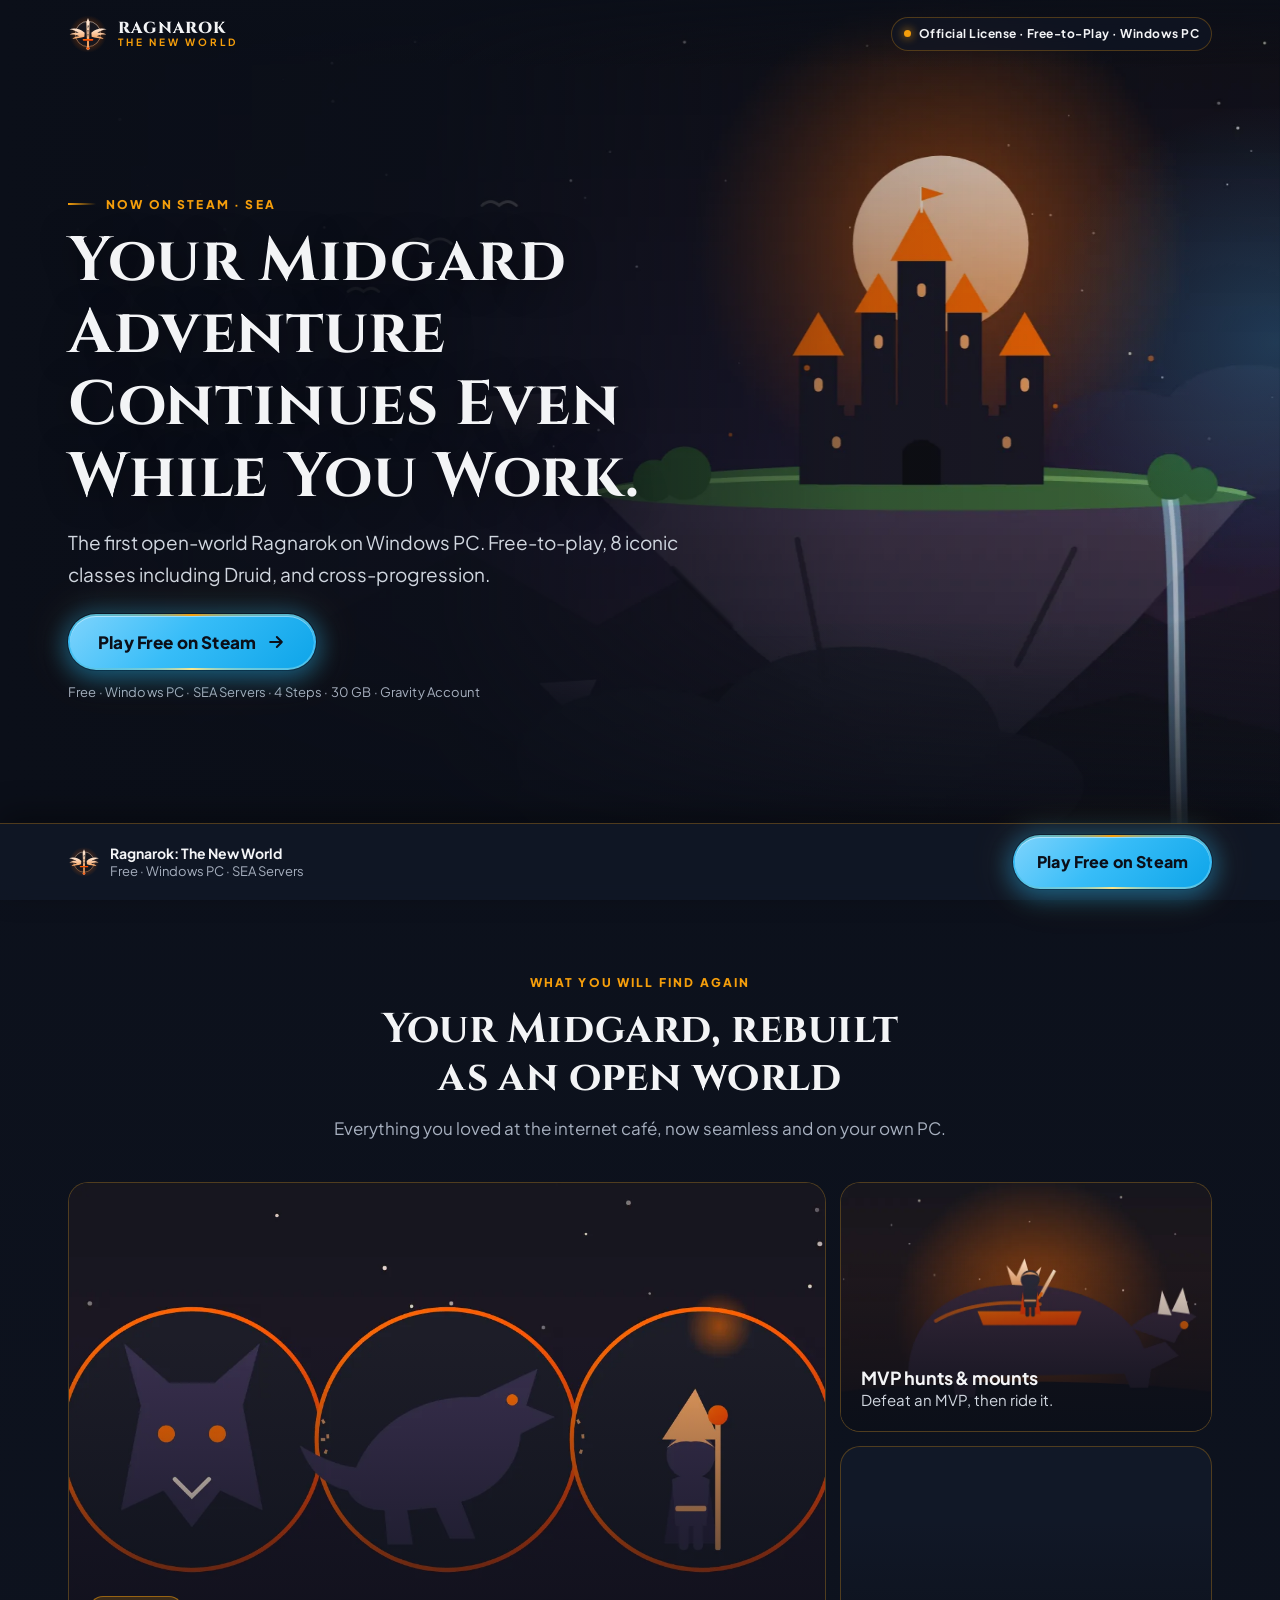
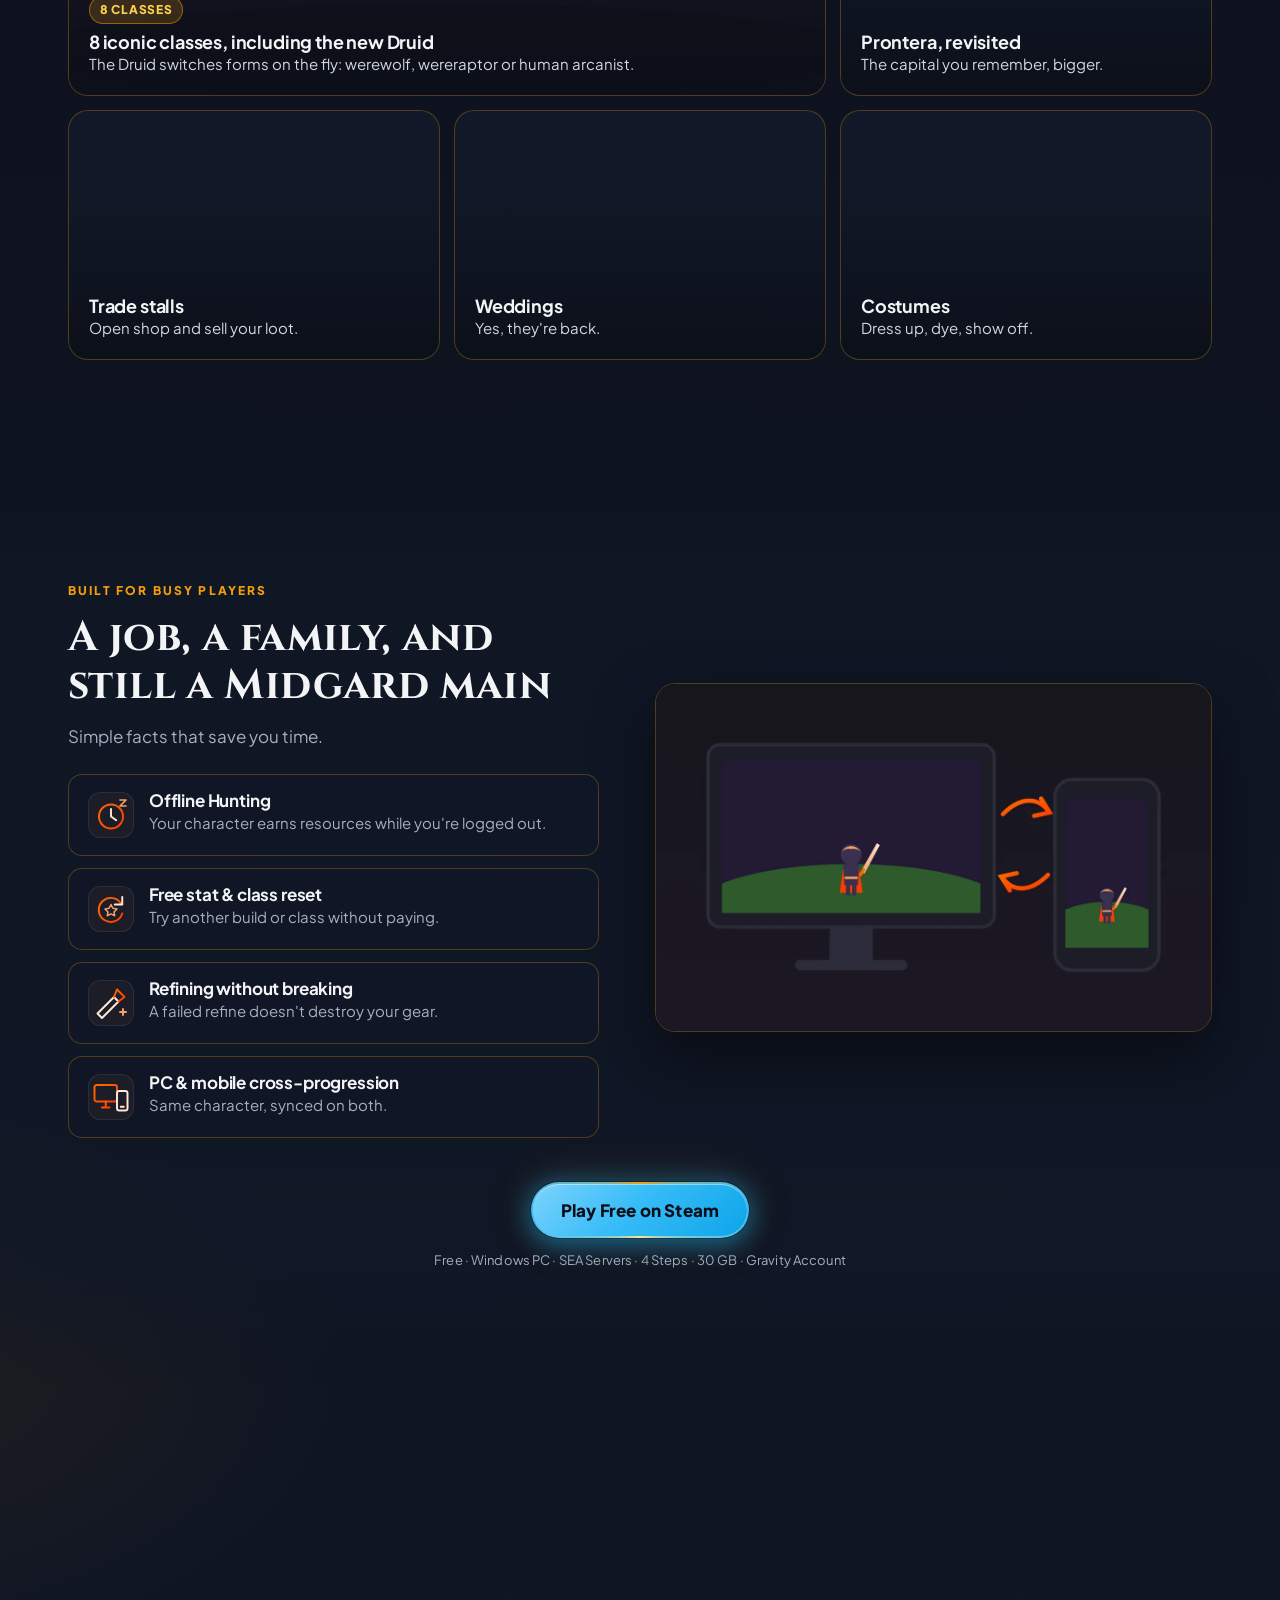
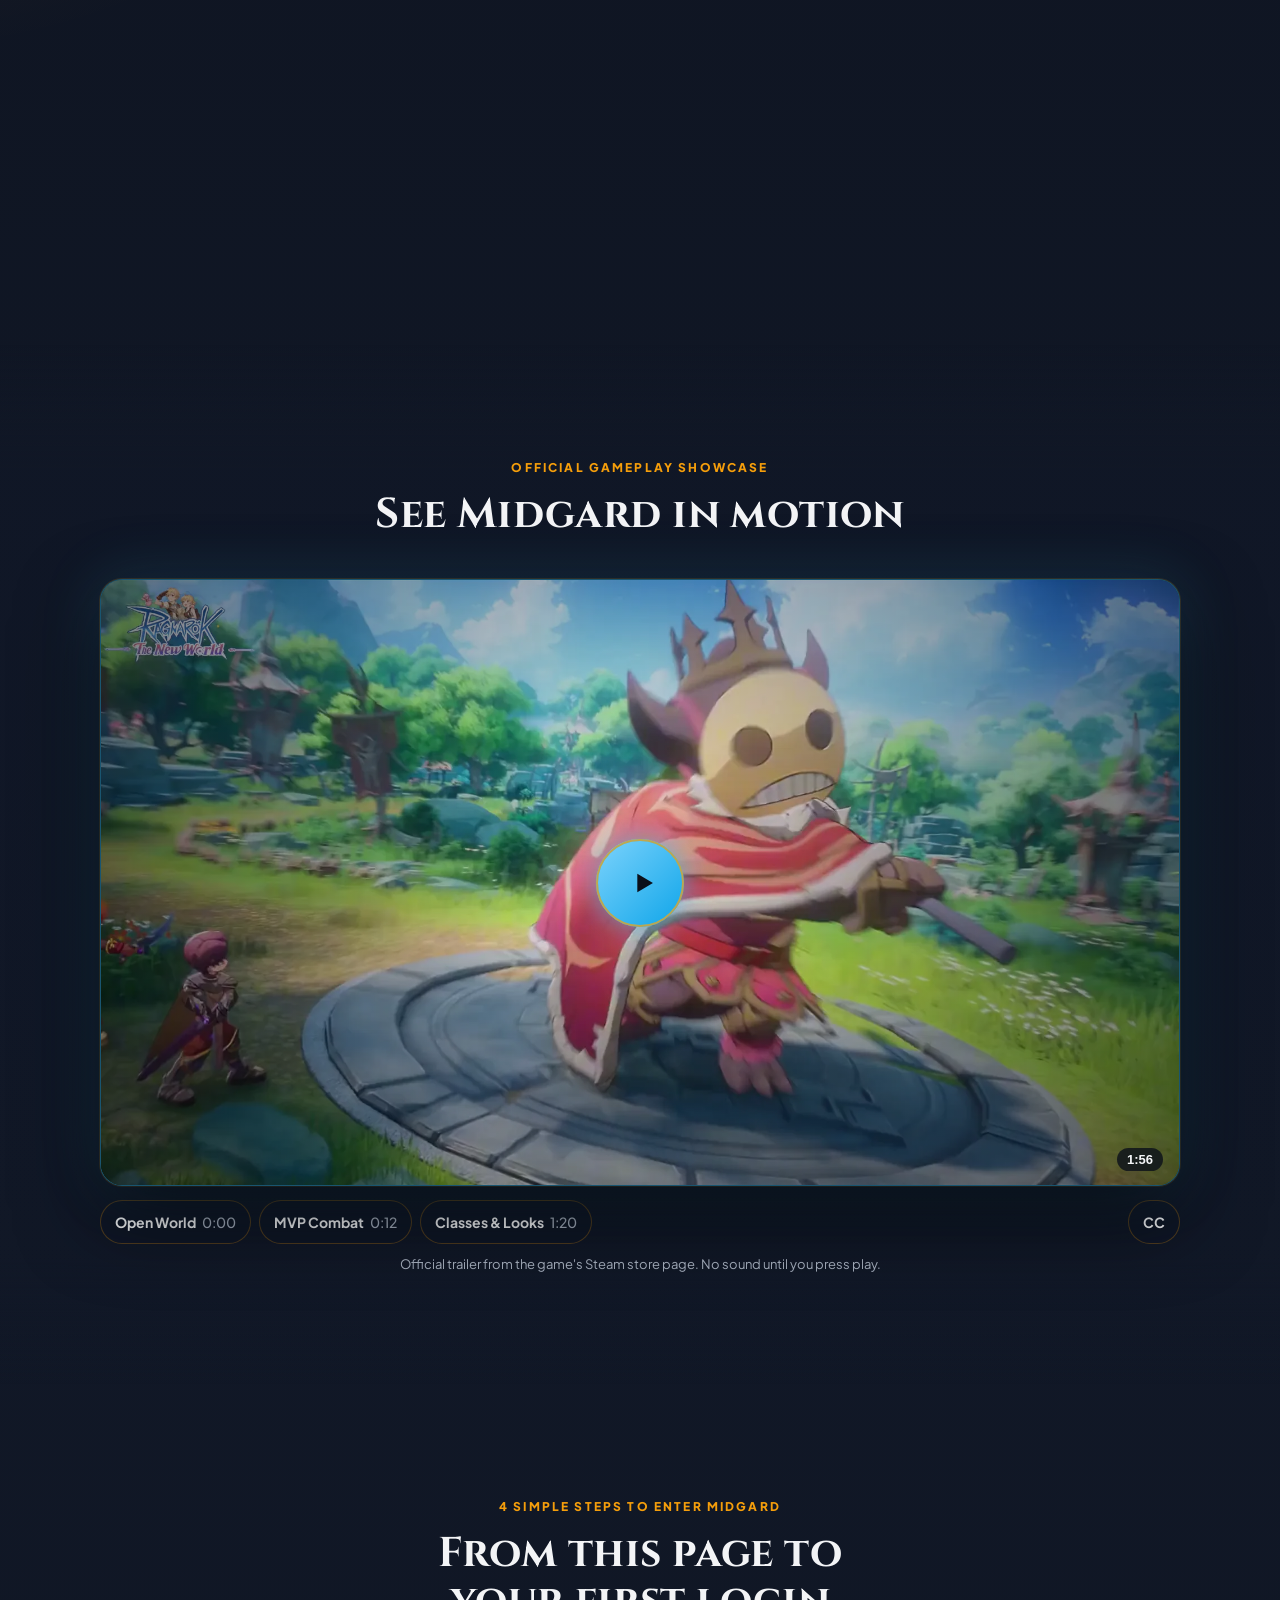
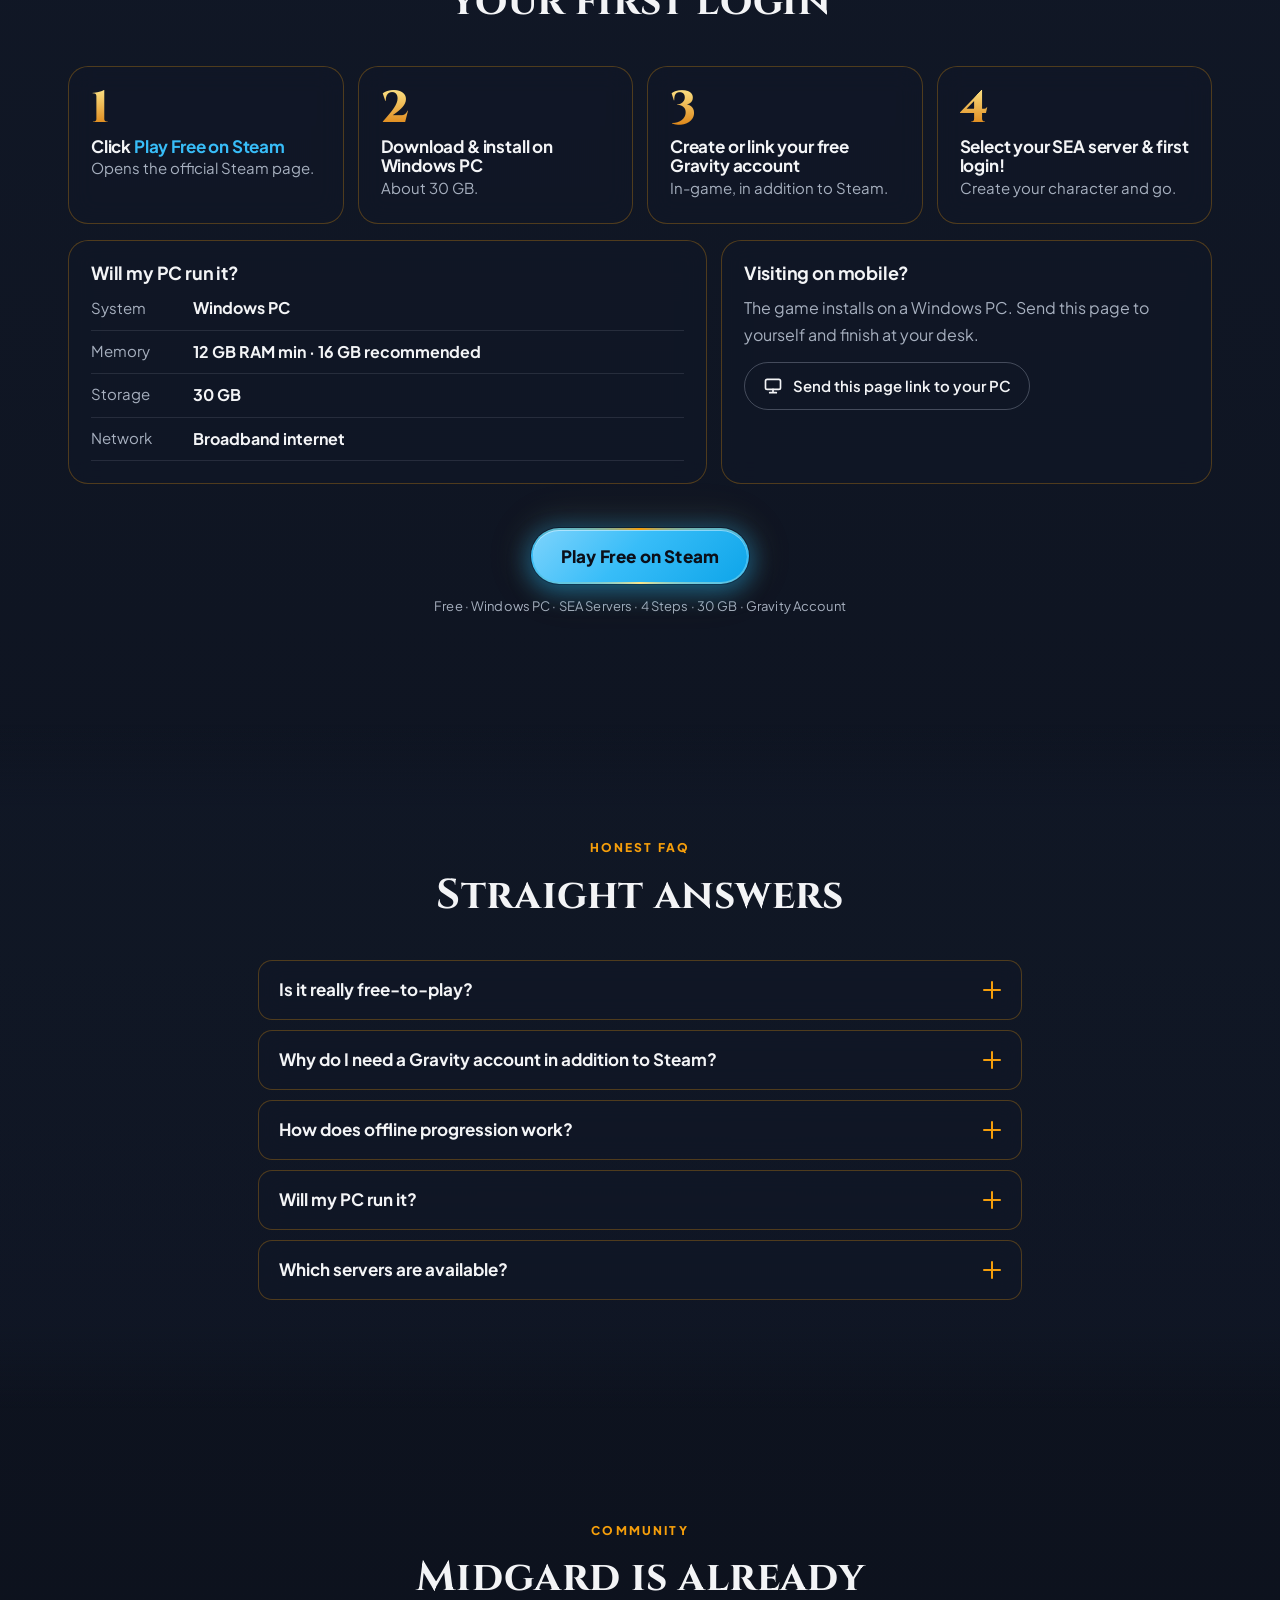
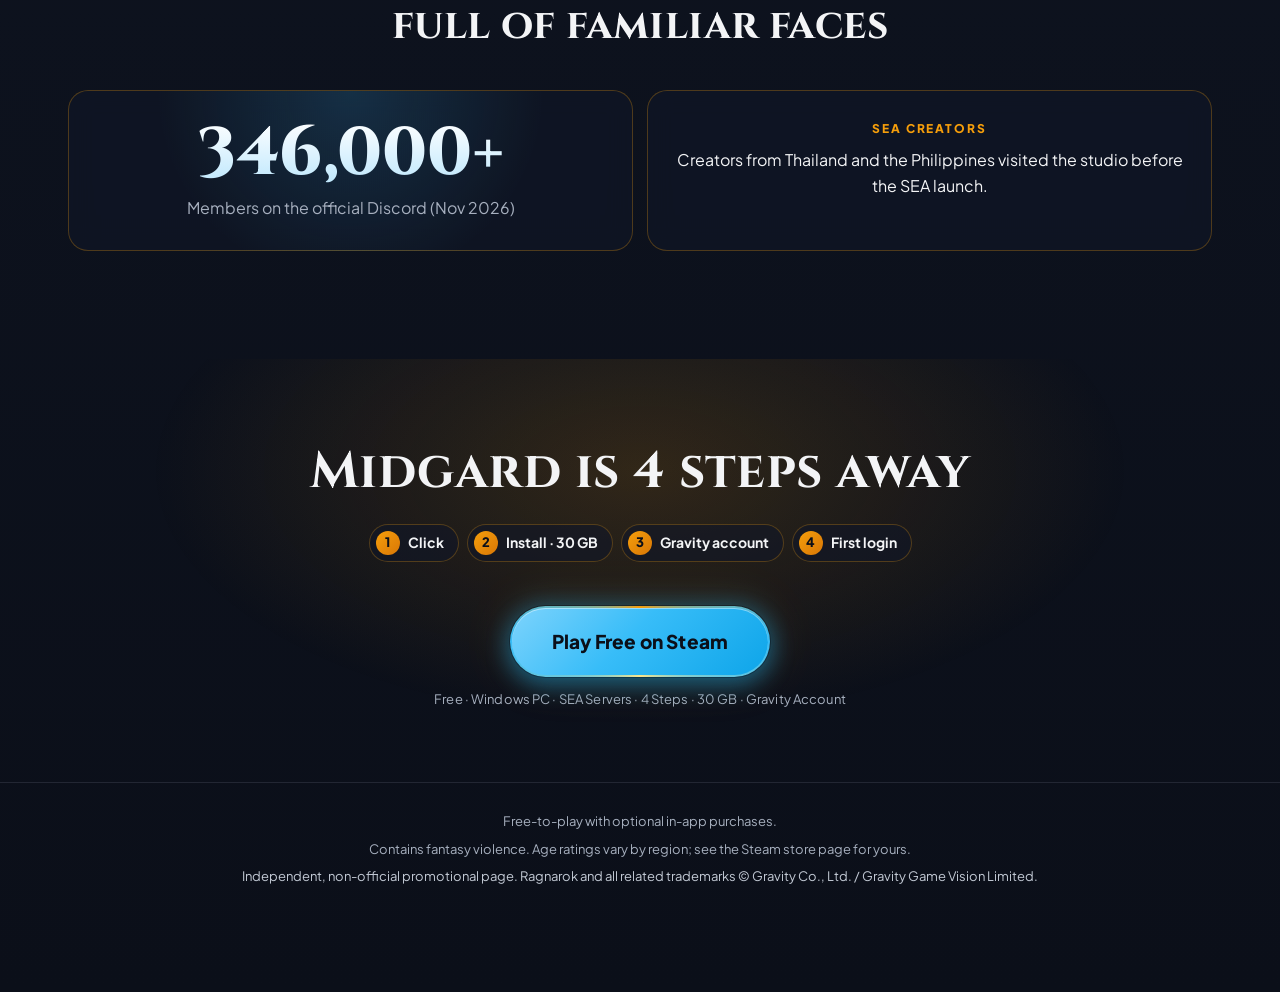
==== commit 28448e9e: "AFBooster landing page: glassmorphism rebuild with trailer, A/B hero and relay - 10-section structur" ====
--- a/ragnarok-landing/index.html
+++ b/ragnarok-landing/index.html
@@ -3,363 +3,396 @@
 <head>
   <meta charset="UTF-8">
   <meta name="viewport" content="width=device-width, initial-scale=1">
-  <title>Ragnarok: The New World — Play free on Steam</title>
-  <meta name="description" content="The first open-world Ragnarok. Free on PC. 8 classes including the new Druid, MVP mounts, offline hunting and SEA servers. Install on Steam in 4 simple steps.">
-  <meta name="theme-color" content="#0D0D11">
+  <title>Ragnarok: The New World — Play Free on Steam (Windows PC)</title>
+  <meta name="description" content="The first open-world Ragnarok on Windows PC. Free-to-play, 8 iconic classes including Druid, cross-progression and SEA servers. Install on Steam in 4 steps.">
+  <meta name="theme-color" content="#0B0F19">
+
+  <!-- Open Graph -->
   <meta property="og:type" content="website">
-  <meta property="og:title" content="Midgard is waiting. Come back in an open world, free on PC.">
-  <meta property="og:description" content="The first open-world Ragnarok. Free on PC. 4 simple steps · 30 GB · Gravity account in-game.">
-  <meta property="og:image" content="assets/images/hero-floating-island.svg">
-  <meta property="og:image:alt" content="A floating island with a castle and waterfall at dusk">
+  <meta property="og:title" content="Ragnarok: The New World — Play Free on Steam">
+  <meta property="og:description" content="The first open-world Ragnarok on Windows PC. Free-to-play, 8 classes including Druid, SEA servers.">
+  <meta property="og:image" content="assets/images/og-image.webp">
+  <meta property="og:image:width" content="1200">
+  <meta property="og:image:height" content="630">
   <meta name="twitter:card" content="summary_large_image">
-  <link rel="icon" type="image/svg+xml" href="assets/images/logo.svg">
+
+  <link rel="icon" type="image/svg+xml" href="assets/icons/logo.svg">
+
+  <!-- Fonts: Cinzel (epic titles) + Plus Jakarta Sans (body). display=swap = text never blocked -->
+  <link rel="preconnect" href="https://fonts.googleapis.com">
+  <link rel="preconnect" href="https://fonts.gstatic.com" crossorigin>
+  <link rel="stylesheet" href="https://fonts.googleapis.com/css2?family=Cinzel:wght@600;700;800&amp;family=Plus+Jakarta+Sans:wght@400;500;600;700;800&amp;display=swap">
+
+  <link rel="preload" as="image" type="image/webp" href="assets/images/hero-keyart.webp">
   <link rel="stylesheet" href="./style.css">
 </head>
 <body>
   <a class="skip-link" href="#main">Skip to main content</a>
 
-  <!-- ================= 1. HEADER ================= -->
-  <header class="site-header" id="top" data-section="1">
+  <!-- ===================== 1. HEADER (no navigation) ===================== -->
+  <header class="site-header">
     <div class="container header-inner">
-      <img class="brand-logo" src="assets/images/logo.svg" alt="" width="40" height="40">
-      <p class="brand-name">Ragnarok<span class="brand-colon">:</span><span class="brand-sub"> The New World</span></p>
-      <p class="brand-tag">Official Gravity game · Free-to-play · PC Windows</p>
-      <a class="btn btn-cta btn-compact" href="https://store.steampowered.com/app/4212480/Ragnarok_The_New_World/" target="_blank" rel="noopener" data-cta="header">Play free on Steam</a>
+      <div class="brand">
+        <!-- LOGO: original emblem; swap for the official logo (see assets/README.md) -->
+        <img src="assets/icons/logo.svg" alt="" width="40" height="40">
+        <span class="brand-name">Ragnarok<span class="brand-sub">The New World</span></span>
+      </div>
+      <p class="license-badge"><span class="dot" aria-hidden="true"></span>Official License · Free-to-Play · Windows PC</p>
     </div>
   </header>
 
   <main id="main">
-    <!-- ================= 2. HERO (A/B) ================= -->
-    <section class="hero" id="hero" aria-labelledby="hero-title" data-section="2">
-      <div class="hero-art" aria-hidden="true">
-        <!-- Placeholder: replace with the client's official key art (same name or update src) -->
-        <img class="hero-art-img" src="assets/images/hero-floating-island.svg" alt="" width="1600" height="1000" fetchpriority="high">
-      </div>
-      <div class="hero-glow" aria-hidden="true"></div>
+    <!-- ===================== 2. HERO (A/B: ?variant=a | ?variant=b, default B) ===================== -->
+    <section class="hero" id="hero" aria-labelledby="hero-title">
+      <div class="hero-media" aria-hidden="true">
+        <!-- Placeholder key art: overwrite assets/images/hero-keyart.webp (1920x1080) -->
+        <img src="assets/images/hero-keyart.webp" alt="" width="1920" height="1080" fetchpriority="high" decoding="async">
+      </div>
+      <div class="hero-aurora" aria-hidden="true"></div>
 
       <div class="container hero-inner">
-        <div class="ab-switch" role="group" aria-label="Headline version">
-          <span class="ab-label" aria-hidden="true">Version</span>
-          <button type="button" class="ab-btn" data-variant="a" aria-pressed="true">A</button>
-          <button type="button" class="ab-btn" data-variant="b" aria-pressed="false">B</button>
-        </div>
-
+        <p class="eyebrow"><span class="eyebrow-line" aria-hidden="true"></span>Now on Steam · SEA</p>
         <h1 id="hero-title" class="hero-title"
-            data-title-a="Midgard is waiting. Come back in an open world, free on PC."
-            data-title-b="Midgard is back, and your character keeps progressing while you work.">Midgard is waiting. Come back in an open world, free on PC.</h1>
-        <p class="hero-sub">The first open-world Ragnarok. Free on PC.</p>
-
-        <ul class="badges" aria-label="Key facts">
-          <li>Free</li>
-          <li>Windows PC</li>
-          <li>SEA servers</li>
-        </ul>
-
-        <div class="cta-block">
-          <a class="btn btn-cta btn-lg" href="https://store.steampowered.com/app/4212480/Ragnarok_The_New_World/" target="_blank" rel="noopener" data-cta="hero">
-            Play free on Steam
+            data-variant-a="Return to Midgard in Open World. Free on PC."
+            data-variant-b="Your Midgard Adventure Continues Even While You Work.">Your Midgard Adventure Continues Even While You Work.</h1>
+        <p class="hero-sub">The first open-world Ragnarok on Windows PC. Free-to-play, 8 iconic classes including Druid, and cross-progression.</p>
+
+        <div class="cta-group">
+          <a class="cta" href="https://store.steampowered.com/app/4212480/Ragnarok_The_New_World/" target="_blank" rel="noopener" data-cta="hero">
+            <span class="cta-label">Play Free on Steam</span>
             <svg width="20" height="20" viewBox="0 0 24 24" aria-hidden="true" focusable="false"><path d="M5 12h14M13 6l6 6-6 6" fill="none" stroke="currentColor" stroke-width="2.4" stroke-linecap="round" stroke-linejoin="round"/></svg>
           </a>
-          <p class="cta-micro">Free · Requires 12 GB RAM · Gravity account created in&#8209;game</p>
-        </div>
-      </div>
-    </section>
-
-    <a class="steps-strip" href="#steps">
-      <span class="container"><strong>4 simple steps</strong> · 30&nbsp;GB · Gravity account in&#8209;game <span aria-hidden="true">↓</span></span>
-    </a>
-
-    <!-- ================= 3. WHAT YOU'LL FIND AGAIN ================= -->
-    <section class="section reveal" id="find-again" aria-labelledby="find-title" data-section="3">
+          <p class="micro">Free · Windows PC · SEA Servers · 4 Steps · 30 GB · Gravity Account</p>
+        </div>
+
+        <div class="ab-debug" hidden>
+          <span>A/B</span>
+          <button type="button" data-set-variant="a">A</button>
+          <button type="button" data-set-variant="b">B</button>
+        </div>
+      </div>
+    </section>
+
+    <!-- ===================== 3. WHAT YOU WILL FIND AGAIN ===================== -->
+    <section class="section reveal" id="find-again" aria-labelledby="find-title">
       <div class="container">
         <header class="section-head">
-          <p class="eyebrow">What you'll find again</p>
-          <h2 id="find-title">The Midgard you grew up with, now as one open world</h2>
-          <p class="section-lead">8 classes, including the new Druid. The Druid changes form at any time: werewolf, wereraptor or human arcanist.</p>
+          <p class="eyebrow">What you will find again</p>
+          <h2 id="find-title">Your Midgard, rebuilt as an open world</h2>
+          <p class="lead">Everything you loved at the internet café, now seamless and on your own PC.</p>
         </header>
 
-        <!-- Gallery placeholders: swap each SVG for an official screenshot with the same role -->
-        <ul class="gallery" role="list">
-          <li class="tile tile-wide">
-            <img src="assets/images/gallery-druid-forms.svg" alt="Illustration of the Druid's three forms: werewolf, wereraptor and arcanist" width="640" height="400" loading="lazy">
-            <div class="tile-caption"><strong>The new Druid</strong><span>One class, three forms</span></div>
-          </li>
-          <li class="tile">
-            <img src="assets/images/gallery-mvp-mount.svg" alt="Illustration of an adventurer riding a crowned MVP beast" width="640" height="400" loading="lazy">
-            <div class="tile-caption"><strong>MVP mounts</strong><span>Tame a boss, ride it</span></div>
-          </li>
-          <li class="tile">
-            <img src="assets/images/gallery-capital-city.svg" alt="Illustration of a busy capital city plaza with a castle" width="640" height="400" loading="lazy">
-            <div class="tile-caption"><strong>Prontera</strong><span>The capital, back again</span></div>
-          </li>
-          <li class="tile">
-            <img src="assets/images/gallery-wedding.svg" alt="Illustration of two adventurers marrying under a flower arch" width="640" height="400" loading="lazy">
-            <div class="tile-caption"><strong>Weddings</strong><span>Yes, they're back</span></div>
-          </li>
-          <li class="tile">
-            <img src="assets/images/gallery-trade-stalls.svg" alt="Illustration of player trading stalls in a market street" width="640" height="400" loading="lazy">
-            <div class="tile-caption"><strong>Trade stalls</strong><span>Open shop, sell your loot</span></div>
-          </li>
-          <li class="tile">
-            <img src="assets/images/gallery-costumes.svg" alt="Illustration of three adventurers in different costumes" width="640" height="400" loading="lazy">
-            <div class="tile-caption"><strong>Costumes</strong><span>Dress up and dye</span></div>
+        <ul class="bento" role="list">
+          <li class="bento-card bento-xl">
+            <img src="assets/images/bento-classes-druid.webp" alt="Placeholder art of the Druid's three forms: werewolf, wereraptor and arcanist" width="1200" height="900" loading="lazy" decoding="async">
+            <div class="bento-body">
+              <span class="chip">8 classes</span>
+              <h3>8 iconic classes, including the new Druid</h3>
+              <p>The Druid switches forms on the fly: werewolf, wereraptor or human arcanist.</p>
+            </div>
+          </li>
+          <li class="bento-card">
+            <img src="assets/images/bento-mvp-mount.webp" alt="Placeholder art of a player riding a crowned MVP beast" width="800" height="600" loading="lazy" decoding="async">
+            <div class="bento-body"><h3>MVP hunts &amp; mounts</h3><p>Defeat an MVP, then ride it.</p></div>
+          </li>
+          <li class="bento-card">
+            <img src="assets/images/bento-prontera.webp" alt="Placeholder art of Prontera's castle and plaza" width="800" height="600" loading="lazy" decoding="async">
+            <div class="bento-body"><h3>Prontera, revisited</h3><p>The capital you remember, bigger.</p></div>
+          </li>
+          <li class="bento-card">
+            <img src="assets/images/bento-trade-stalls.webp" alt="Placeholder art of player trading stalls" width="800" height="600" loading="lazy" decoding="async">
+            <div class="bento-body"><h3>Trade stalls</h3><p>Open shop and sell your loot.</p></div>
+          </li>
+          <li class="bento-card">
+            <img src="assets/images/bento-wedding.webp" alt="Placeholder art of a wedding under a flower arch" width="800" height="600" loading="lazy" decoding="async">
+            <div class="bento-body"><h3>Weddings</h3><p>Yes, they're back.</p></div>
+          </li>
+          <li class="bento-card">
+            <img src="assets/images/bento-costumes.webp" alt="Placeholder art of three adventurers in costumes" width="800" height="600" loading="lazy" decoding="async">
+            <div class="bento-body"><h3>Costumes</h3><p>Dress up, dye, show off.</p></div>
           </li>
         </ul>
-
-        <div class="cta-block cta-center">
-          <a class="btn btn-cta" href="https://store.steampowered.com/app/4212480/Ragnarok_The_New_World/" target="_blank" rel="noopener" data-cta="find-again">Play free on Steam</a>
-          <p class="cta-micro">Free · Requires 12 GB RAM · Gravity account created in&#8209;game</p>
-        </div>
-      </div>
-    </section>
-
-    <!-- ================= 4. WHAT MAKES LIFE EASIER ================= -->
-    <section class="section section-alt reveal" id="easier" aria-labelledby="easier-title" data-section="4">
+      </div>
+    </section>
+
+    <!-- ===================== 4. BUILT FOR BUSY PLAYERS ===================== -->
+    <section class="section section-tint reveal" id="busy" aria-labelledby="busy-title">
       <div class="container">
         <div class="split">
           <div>
-            <p class="eyebrow">What makes life easier</p>
-            <h2 id="easier-title">Made for players with a job and a life</h2>
-            <p class="section-lead">Less grinding, fewer regrets, more time for the fun parts.</p>
-          </div>
-          <img class="split-art" src="assets/images/pc-phone-sync.svg" alt="Illustration of the same character on a PC and a phone" width="640" height="400" loading="lazy">
-        </div>
-
-        <ul class="feature-grid" role="list">
-          <li class="card">
-            <img src="assets/images/icon-offline.svg" alt="" width="56" height="56" loading="lazy">
-            <h3>Offline hunting</h3>
-            <p>You earn resources even when you're not logged in.</p>
-          </li>
-          <li class="card">
-            <img src="assets/images/icon-reset.svg" alt="" width="56" height="56" loading="lazy">
-            <h3>Free stat &amp; class reset</h3>
-            <p>Try another build or switch class without paying.</p>
-          </li>
-          <li class="card">
-            <img src="assets/images/icon-refine.svg" alt="" width="56" height="56" loading="lazy">
-            <h3>Refining without breaking</h3>
-            <p>A failed refine doesn't break your gear or drop its level.</p>
-          </li>
-          <li class="card">
-            <img src="assets/images/icon-crossplay.svg" alt="" width="56" height="56" loading="lazy">
-            <h3>Same character, PC &amp; mobile</h3>
-            <p>Your progress is synced between both.</p>
-          </li>
-          <li class="card">
-            <img src="assets/images/icon-fps.svg" alt="" width="56" height="56" loading="lazy">
-            <h3>Up to 120 FPS</h3>
-            <p>Smooth on PC, from town to boss fight.</p>
-          </li>
-        </ul>
-
-        <div class="cta-block cta-center">
-          <a class="btn btn-cta" href="https://store.steampowered.com/app/4212480/Ragnarok_The_New_World/" target="_blank" rel="noopener" data-cta="easier">Play free on Steam</a>
-          <p class="cta-micro">Free · Requires 12 GB RAM · Gravity account created in&#8209;game</p>
-        </div>
-      </div>
-    </section>
-
-    <!-- ================= 5. PLAY WITH YOUR CREW ================= -->
-    <section class="section reveal" id="crew" aria-labelledby="crew-title" data-section="5">
+            <p class="eyebrow">Built for busy players</p>
+            <h2 id="busy-title">A job, a family, and still a Midgard main</h2>
+            <p class="lead">Simple facts that save you time.</p>
+            <ul class="feature-list" role="list">
+              <li class="glass feature">
+                <img src="assets/icons/icon-offline.svg" alt="" width="48" height="48" loading="lazy">
+                <div><h3>Offline Hunting</h3><p>Your character earns resources while you're logged out.</p></div>
+              </li>
+              <li class="glass feature">
+                <img src="assets/icons/icon-reset.svg" alt="" width="48" height="48" loading="lazy">
+                <div><h3>Free stat &amp; class reset</h3><p>Try another build or class without paying.</p></div>
+              </li>
+              <li class="glass feature">
+                <img src="assets/icons/icon-refine.svg" alt="" width="48" height="48" loading="lazy">
+                <div><h3>Refining without breaking</h3><p>A failed refine doesn't destroy your gear.</p></div>
+              </li>
+              <li class="glass feature">
+                <img src="assets/icons/icon-crossplay.svg" alt="" width="48" height="48" loading="lazy">
+                <div><h3>PC &amp; mobile cross-progression</h3><p>Same character, synced on both.</p></div>
+              </li>
+            </ul>
+          </div>
+          <figure class="media-frame">
+            <img src="assets/images/busy-cross-progression.webp" alt="Placeholder art of the same character on a PC and a phone" width="1200" height="750" loading="lazy" decoding="async">
+          </figure>
+        </div>
+
+        <div class="cta-group cta-center">
+          <a class="cta" href="https://store.steampowered.com/app/4212480/Ragnarok_The_New_World/" target="_blank" rel="noopener" data-cta="busy"><span class="cta-label">Play Free on Steam</span></a>
+          <p class="micro">Free · Windows PC · SEA Servers · 4 Steps · 30 GB · Gravity Account</p>
+        </div>
+      </div>
+    </section>
+
+    <!-- ===================== 5. PLAY WITH YOUR GUILD ===================== -->
+    <section class="section reveal" id="guild" aria-labelledby="guild-title">
       <div class="container">
         <div class="split split-reverse">
-          <img class="split-art" src="assets/images/crew-adventurers.svg" alt="Illustration of four adventurers around a campfire under a guild banner" width="960" height="540" loading="lazy">
+          <figure class="media-frame">
+            <img src="assets/images/guild-party.webp" alt="Placeholder art of a party of four adventurers under a guild banner" width="1200" height="750" loading="lazy" decoding="async">
+          </figure>
           <div>
-            <p class="eyebrow">Play with your crew</p>
-            <h2 id="crew-title">Bring the old party back together</h2>
+            <p class="eyebrow">Play with your guild</p>
+            <h2 id="guild-title">Get the old party back together</h2>
             <ul class="check-list" role="list">
-              <li><strong>Parties &amp; guilds</strong> — hunt MVPs together and build your guild.</li>
-              <li><strong>Player trading &amp; auctions</strong> — buy and sell with other players.</li>
-              <li><strong>Southeast Asia servers</strong> — Thailand, Philippines, Singapore, Malaysia and Indonesia.</li>
+              <li><strong>Party dungeons</strong> — team up for bosses and loot.</li>
+              <li><strong>Guild wars</strong> — fight for your guild's name.</li>
+              <li><strong>Player trading</strong> — buy and sell with other players.</li>
+              <li><strong>SEA servers</strong> — Philippines, Thailand, Singapore, Malaysia, Indonesia.</li>
             </ul>
           </div>
         </div>
-
-        <div class="cta-block cta-center">
-          <a class="btn btn-cta" href="https://store.steampowered.com/app/4212480/Ragnarok_The_New_World/" target="_blank" rel="noopener" data-cta="crew">Play free on Steam</a>
-          <p class="cta-micro">Free · Requires 12 GB RAM · Gravity account created in&#8209;game</p>
-        </div>
-      </div>
-    </section>
-
-    <!-- ================= 6. VIDEO ================= -->
-    <section class="section section-alt reveal" id="video" aria-labelledby="video-title" data-section="6">
+      </div>
+    </section>
+
+    <!-- ===================== 6. OFFICIAL GAMEPLAY SHOWCASE ===================== -->
+    <section class="section section-tint reveal" id="showcase" aria-labelledby="showcase-title" data-footage-note="trailer">
       <div class="container">
         <header class="section-head">
-          <p class="eyebrow">Trailer</p>
-          <h2 id="video-title">Watch the official trailer</h2>
-          <p class="section-lead">The official trailer plays on the game's Steam page.</p>
+          <p class="eyebrow">Official gameplay showcase</p>
+          <h2 id="showcase-title">See Midgard in motion</h2>
         </header>
 
-        <!-- Until an official video file is supplied, this card opens the Steam page (assets/videos/ is ready for it) -->
-        <a class="video-card" href="https://store.steampowered.com/app/4212480/Ragnarok_The_New_World/" target="_blank" rel="noopener" data-cta="video-card" aria-label="Watch the official trailer on the Steam page (opens in a new tab)">
-          <img src="assets/images/video-poster.svg" alt="" width="1280" height="720" loading="lazy">
-          <span class="play" aria-hidden="true">
-            <svg width="34" height="34" viewBox="0 0 24 24" focusable="false"><path d="M8 5.5v13l11-6.5z" fill="currentColor"/></svg>
-          </span>
-          <span class="video-label" aria-hidden="true">Watch on Steam</span>
-        </a>
-
-        <div class="cta-block cta-center">
-          <a class="btn btn-cta" href="https://store.steampowered.com/app/4212480/Ragnarok_The_New_World/" target="_blank" rel="noopener" data-cta="video">Play free on Steam</a>
-          <p class="cta-micro">Free · Requires 12 GB RAM · Gravity account created in&#8209;game</p>
-        </div>
-      </div>
-    </section>
-
-    <!-- ================= 7. START IN 4 STEPS ================= -->
-    <section class="section reveal" id="steps" aria-labelledby="steps-title" data-section="7">
+        <div class="player" data-player>
+          <div class="player-frame">
+            <video id="trailer" class="player-video" width="1280" height="720" preload="none" playsinline
+                   poster="assets/video-poster.webp" aria-label="Ragnarok: The New World official trailer" aria-describedby="footage-note">
+              <source src="assets/gameplay-trailer.mp4" type="video/mp4">
+            </video>
+            <button type="button" class="player-overlay" aria-label="Play the official trailer, 1 minute 56 seconds">
+              <span class="play-btn" aria-hidden="true"><svg width="34" height="34" viewBox="0 0 24 24" focusable="false"><path d="M8 5.5v13l11-6.5z" fill="currentColor"/></svg></span>
+              <span class="player-duration" aria-hidden="true">1:56</span>
+            </button>
+          </div>
+
+          <div class="player-bar">
+            <div class="chapters" role="group" aria-label="Jump to a chapter">
+              <button type="button" class="chapter" data-time="0" aria-pressed="false">Open World <span>0:00</span></button>
+              <button type="button" class="chapter" data-time="12" aria-pressed="false">MVP Combat <span>0:12</span></button>
+              <button type="button" class="chapter" data-time="80" aria-pressed="false">Classes &amp; Looks <span>1:20</span></button>
+            </div>
+            <button type="button" class="cc-btn" aria-pressed="false" aria-label="Captions">CC</button>
+          </div>
+          <!-- Captions (WebVTT). Inline so they also work when index.html is opened from disk.
+               Replace the cues below with the official subtitles. -->
+          <script type="text/vtt" id="captions-en" data-label="English" data-lang="en">
+WEBVTT
+
+00:00:00.000 --> 00:00:07.500
+[Music] A hot-air balloon drifts over the open world of Midgard.
+
+00:00:07.500 --> 00:00:12.000
+An adventurer leaps into a new vision of the world.
+
+00:00:12.000 --> 00:00:24.000
+[Battle music] Giant MVP bosses appear across the open world.
+
+00:00:24.000 --> 00:00:40.000
+Adventurers explore grassy hills and forests together.
+
+00:00:40.000 --> 00:00:58.000
+[Combat] Skills, explosions and magic fill the screen.
+
+00:00:58.000 --> 00:01:10.000
+Gathering and treasure chests in the open world.
+
+00:01:10.000 --> 00:01:20.000
+Players gather around a town quest board.
+
+00:01:20.000 --> 00:01:36.000
+Character customization: outfits, hairstyles and looks.
+
+00:01:36.000 --> 00:01:56.000
+[Music swells] The hero sets off across Midgard.
+          </script>
+          <p class="footage-note" id="footage-note">Official trailer from the game's Steam store page. No sound until you press play.</p>
+        </div>
+      </div>
+    </section>
+
+    <!-- ===================== 7. 4 SIMPLE STEPS ===================== -->
+    <section class="section reveal" id="steps" aria-labelledby="steps-title">
       <div class="container">
         <header class="section-head">
-          <p class="eyebrow">Start in 4 steps</p>
+          <p class="eyebrow">4 simple steps to enter Midgard</p>
           <h2 id="steps-title">From this page to your first login</h2>
         </header>
 
         <ol class="steps" role="list">
-          <li class="step"><span class="step-num" aria-hidden="true">1</span><div><h3>Click “Play free on Steam”</h3><p>It opens the official Steam page.</p></div></li>
-          <li class="step"><span class="step-num" aria-hidden="true">2</span><div><h3>Download and install the game</h3><p>30 GB free space, 12 GB RAM minimum, 16 GB recommended.</p></div></li>
-          <li class="step"><span class="step-num" aria-hidden="true">3</span><div><h3>Create your Gravity account</h3><p>In the game launcher, in addition to Steam.</p></div></li>
-          <li class="step"><span class="step-num" aria-hidden="true">4</span><div><h3>Choose a SEA server and log in</h3><p>Create your character and enter Midgard.</p></div></li>
+          <li class="glass step"><span class="step-n" aria-hidden="true">1</span><h3><span class="sr-only">Step 1: </span>Click <em>Play Free on Steam</em></h3><p>Opens the official Steam page.</p></li>
+          <li class="glass step"><span class="step-n" aria-hidden="true">2</span><h3><span class="sr-only">Step 2: </span>Download &amp; install on Windows PC</h3><p>About 30 GB.</p></li>
+          <li class="glass step"><span class="step-n" aria-hidden="true">3</span><h3><span class="sr-only">Step 3: </span>Create or link your free Gravity account</h3><p>In-game, in addition to Steam.</p></li>
+          <li class="glass step"><span class="step-n" aria-hidden="true">4</span><h3><span class="sr-only">Step 4: </span>Select your SEA server &amp; first login!</h3><p>Create your character and go.</p></li>
         </ol>
 
-        <div class="setup-grid">
-          <div class="spec-box" aria-labelledby="spec-title">
-            <h3 id="spec-title">Check your PC</h3>
-            <dl class="spec-list">
-              <div><dt>System</dt><dd>Windows</dd></div>
-              <div><dt>Memory</dt><dd>12 GB RAM minimum · 16 GB recommended</dd></div>
-              <div><dt>Storage</dt><dd>30 GB free space</dd></div>
-              <div><dt>Accounts</dt><dd>Steam + Gravity (created in-game)</dd></div>
+        <div class="steps-grid">
+          <div class="glass spec">
+            <h3>Will my PC run it?</h3>
+            <dl>
+              <div><dt>System</dt><dd>Windows PC</dd></div>
+              <div><dt>Memory</dt><dd>12 GB RAM min · 16 GB recommended</dd></div>
+              <div><dt>Storage</dt><dd>30 GB</dd></div>
+              <div><dt>Network</dt><dd>Broadband internet</dd></div>
             </dl>
-            <p class="spec-note">Full requirements are on the Steam page.</p>
-          </div>
-          <div class="relay-box">
-            <h3>On your phone right now?</h3>
-            <p>The game installs on a Windows PC. Send yourself this page and continue at your desk.</p>
-            <button type="button" class="btn btn-secondary" data-relay>
+          </div>
+          <div class="glass relay">
+            <h3>Visiting on mobile?</h3>
+            <p>The game installs on a Windows PC. Send this page to yourself and finish at your desk.</p>
+            <button type="button" class="btn-ghost" data-relay-open aria-haspopup="dialog">
               <svg width="20" height="20" viewBox="0 0 24 24" aria-hidden="true" focusable="false"><rect x="3" y="4" width="18" height="12" rx="2" fill="none" stroke="currentColor" stroke-width="2"/><path d="M8 20h8M12 16v4" fill="none" stroke="currentColor" stroke-width="2" stroke-linecap="round"/></svg>
-              Send this link to my PC
+              Send this page link to your PC
             </button>
           </div>
         </div>
 
-        <div class="cta-block cta-center">
-          <a class="btn btn-cta btn-lg" href="https://store.steampowered.com/app/4212480/Ragnarok_The_New_World/" target="_blank" rel="noopener" data-cta="steps">Play free on Steam</a>
-          <p class="cta-micro">Free · Requires 12 GB RAM · Gravity account created in&#8209;game</p>
-        </div>
-      </div>
-    </section>
-
-    <!-- ================= 8. HONEST QUESTIONS ================= -->
-    <section class="section section-alt reveal" id="faq" aria-labelledby="faq-title" data-section="8">
-      <div class="container container-narrow">
+        <div class="cta-group cta-center">
+          <a class="cta" href="https://store.steampowered.com/app/4212480/Ragnarok_The_New_World/" target="_blank" rel="noopener" data-cta="steps"><span class="cta-label">Play Free on Steam</span></a>
+          <p class="micro">Free · Windows PC · SEA Servers · 4 Steps · 30 GB · Gravity Account</p>
+        </div>
+      </div>
+    </section>
+
+    <!-- ===================== 8. HONEST FAQ ===================== -->
+    <section class="section section-tint reveal" id="faq" aria-labelledby="faq-title">
+      <div class="container narrow">
         <header class="section-head">
-          <p class="eyebrow">Honest questions</p>
-          <h2 id="faq-title">Straight answers before you install</h2>
+          <p class="eyebrow">Honest FAQ</p>
+          <h2 id="faq-title">Straight answers</h2>
         </header>
-
-        <div class="accordion">
-          <div class="acc-item">
-            <h3><button type="button" class="acc-btn" id="q1" aria-expanded="false" aria-controls="a1">Is it pay-to-win?<span class="acc-icon" aria-hidden="true"></span></button></h3>
-            <div class="acc-panel" id="a1" role="region" aria-labelledby="q1" hidden>
-              <p>The game is free with optional in-game purchases. Free stat and class resets, refining without breaking and offline earnings are open to every player.</p>
-            </div>
-          </div>
-          <div class="acc-item">
-            <h3><button type="button" class="acc-btn" id="q2" aria-expanded="false" aria-controls="a2">Why a Gravity account?<span class="acc-icon" aria-hidden="true"></span></button></h3>
-            <div class="acc-panel" id="a2" role="region" aria-labelledby="q2" hidden>
-              <p>Gravity is the game's publisher. You create the account in the game launcher after installing, in addition to your Steam account.</p>
-            </div>
-          </div>
-          <div class="acc-item">
-            <h3><button type="button" class="acc-btn" id="q3" aria-expanded="false" aria-controls="a3">Does the game play itself?<span class="acc-icon" aria-hidden="true"></span></button></h3>
-            <div class="acc-panel" id="a3" role="region" aria-labelledby="q3" hidden>
-              <p>No. Offline hunting earns you resources while you're away. MVPs, party dungeons, guilds and PvP are played actively.</p>
-            </div>
-          </div>
-          <div class="acc-item">
-            <h3><button type="button" class="acc-btn" id="q4" aria-expanded="false" aria-controls="a4">Which servers?<span class="acc-icon" aria-hidden="true"></span></button></h3>
-            <div class="acc-panel" id="a4" role="region" aria-labelledby="q4" hidden>
-              <p>Southeast Asia servers: Thailand, Philippines, Singapore, Malaysia and Indonesia.</p>
-            </div>
-          </div>
-          <div class="acc-item">
-            <h3><button type="button" class="acc-btn" id="q5" aria-expanded="false" aria-controls="a5">What PC do I need?<span class="acc-icon" aria-hidden="true"></span></button></h3>
-            <div class="acc-panel" id="a5" role="region" aria-labelledby="q5" hidden>
-              <p>12 GB RAM minimum, 16 GB recommended, 30 GB of free space and Windows. Full details are on the Steam page.</p>
-            </div>
-          </div>
-          <div class="acc-item">
-            <h3><button type="button" class="acc-btn" id="q6" aria-expanded="false" aria-controls="a6">Is the download safe?<span class="acc-icon" aria-hidden="true"></span></button></h3>
-            <div class="acc-panel" id="a6" role="region" aria-labelledby="q6" hidden>
-              <p>The button takes you straight to the game's official Steam page. You download through Steam.</p>
-            </div>
-          </div>
-          <div class="acc-item">
-            <h3><button type="button" class="acc-btn" id="q7" aria-expanded="false" aria-controls="a7">Can I also play on mobile?<span class="acc-icon" aria-hidden="true"></span></button></h3>
-            <div class="acc-panel" id="a7" role="region" aria-labelledby="q7" hidden>
-              <p>Yes, your progress is synced between PC and mobile. This page is for installing the PC version.</p>
-            </div>
-          </div>
-        </div>
-
-        <div class="cta-block cta-center">
-          <a class="btn btn-cta" href="https://store.steampowered.com/app/4212480/Ragnarok_The_New_World/" target="_blank" rel="noopener" data-cta="faq">Play free on Steam</a>
-          <p class="cta-micro">Free · Requires 12 GB RAM · Gravity account created in&#8209;game</p>
-        </div>
-      </div>
-    </section>
-
-    <!-- ================= 9. SOCIAL PROOF ================= -->
-    <section class="section reveal" id="proof" aria-labelledby="proof-title" data-section="9">
+        <div class="faq">
+          <div class="faq-item">
+            <h3><button type="button" class="faq-q" id="q1" aria-expanded="false" aria-controls="a1">Is it really free-to-play?<span class="faq-icon" aria-hidden="true"></span></button></h3>
+            <div class="faq-a" id="a1" role="region" aria-labelledby="q1" hidden><div><p>Yes, downloading and playing are free. The game has optional in-app purchases. Stat and class resets, refining without breaking and offline hunting are available to every player.</p></div></div>
+          </div>
+          <div class="faq-item">
+            <h3><button type="button" class="faq-q" id="q2" aria-expanded="false" aria-controls="a2">Why do I need a Gravity account in addition to Steam?<span class="faq-icon" aria-hidden="true"></span></button></h3>
+            <div class="faq-a" id="a2" role="region" aria-labelledby="q2" hidden><div><p>Gravity is the game's publisher. Steam installs the game; the free Gravity account (created or linked in-game) holds your character and keeps it synced between PC and mobile.</p></div></div>
+          </div>
+          <div class="faq-item">
+            <h3><button type="button" class="faq-q" id="q3" aria-expanded="false" aria-controls="a3">How does offline progression work?<span class="faq-icon" aria-hidden="true"></span></button></h3>
+            <div class="faq-a" id="a3" role="region" aria-labelledby="q3" hidden><div><p>While you're logged out, Offline Hunting earns your character resources. MVPs, party dungeons, guild wars and PvP are played actively when you're online.</p></div></div>
+          </div>
+          <div class="faq-item">
+            <h3><button type="button" class="faq-q" id="q4" aria-expanded="false" aria-controls="a4">Will my PC run it?<span class="faq-icon" aria-hidden="true"></span></button></h3>
+            <div class="faq-a" id="a4" role="region" aria-labelledby="q4" hidden><div><p>You need Windows, at least 12 GB of RAM (16 GB recommended) and 30 GB of free space. Full requirements are on the Steam page.</p></div></div>
+          </div>
+          <div class="faq-item">
+            <h3><button type="button" class="faq-q" id="q5" aria-expanded="false" aria-controls="a5">Which servers are available?<span class="faq-icon" aria-hidden="true"></span></button></h3>
+            <div class="faq-a" id="a5" role="region" aria-labelledby="q5" hidden><div><p>SEA servers: Philippines, Thailand, Singapore, Malaysia and Indonesia.</p></div></div>
+          </div>
+        </div>
+      </div>
+    </section>
+
+    <!-- ===================== 9. COMMUNITY & SOCIAL PROOF ===================== -->
+    <section class="section reveal" id="community" aria-labelledby="community-title">
       <div class="container">
         <header class="section-head">
-          <p class="eyebrow">Social proof</p>
-          <h2 id="proof-title">You won't be coming back alone</h2>
+          <p class="eyebrow">Community</p>
+          <h2 id="community-title">Midgard is already full of familiar faces</h2>
         </header>
-        <div class="proof-grid">
-          <figure class="proof-card">
-            <p class="proof-big">≈ 346,000</p>
-            <figcaption>members on the official Discord <span>(Nov 2026)</span></figcaption>
-          </figure>
-          <figure class="proof-card">
-            <p class="proof-big">TH · PH</p>
-            <figcaption>Creators from Thailand and the Philippines visited the studio before the SEA launch.</figcaption>
-          </figure>
-        </div>
-
-        <div class="cta-block cta-center">
-          <a class="btn btn-cta" href="https://store.steampowered.com/app/4212480/Ragnarok_The_New_World/" target="_blank" rel="noopener" data-cta="proof">Play free on Steam</a>
-          <p class="cta-micro">Free · Requires 12 GB RAM · Gravity account created in&#8209;game</p>
-        </div>
-      </div>
-    </section>
-
-    <!-- ================= 10. FINAL CTA + FOOTER ================= -->
-    <section class="final reveal" id="final" aria-labelledby="final-title" data-section="10">
+        <div class="proof">
+          <div class="glass proof-card proof-main">
+            <p class="counter"><span data-count-to="346000">346,000</span>+</p>
+            <p class="proof-label">Members on the official Discord <span>(Nov 2026)</span></p>
+          </div>
+          <div class="glass proof-card">
+            <p class="proof-kicker">SEA creators</p>
+            <p>Creators from Thailand and the Philippines visited the studio before the SEA launch.</p>
+          </div>
+        </div>
+
+        <!-- Verified testimonials: add real, dated, sourced quotes to the JSON below (see assets/README.md). Hidden while empty. -->
+        <div class="testimonials" id="testimonials" hidden>
+          <h3 class="sr-only">Player testimonials</h3>
+          <ul class="testimonial-list" role="list"></ul>
+        </div>
+        <script type="application/json" id="testimonials-data">[]</script>
+      </div>
+    </section>
+
+    <!-- ===================== 10. FINAL CTA & LEGAL FOOTER ===================== -->
+    <section class="final reveal" id="final" aria-labelledby="final-title">
       <div class="container final-inner">
-        <img src="assets/images/logo.svg" alt="" width="88" height="88" loading="lazy">
-        <h2 id="final-title">Midgard is one click away.</h2>
-        <p class="final-reminder">4 steps · 30 GB · Gravity account</p>
-        <div class="cta-block cta-center">
-          <a class="btn btn-cta btn-lg" href="https://store.steampowered.com/app/4212480/Ragnarok_The_New_World/" target="_blank" rel="noopener" data-cta="final">Play free on Steam</a>
-          <p class="cta-micro">Free · Requires 12 GB RAM · Gravity account created in&#8209;game</p>
+        <h2 id="final-title">Midgard is 4 steps away</h2>
+        <ol class="recap" role="list">
+          <li><span>1</span>Click</li>
+          <li><span>2</span>Install · 30 GB</li>
+          <li><span>3</span>Gravity account</li>
+          <li><span>4</span>First login</li>
+        </ol>
+        <div class="cta-group cta-center">
+          <a class="cta cta-xl" href="https://store.steampowered.com/app/4212480/Ragnarok_The_New_World/" target="_blank" rel="noopener" data-cta="final"><span class="cta-label">Play Free on Steam</span></a>
+          <p class="micro">Free · Windows PC · SEA Servers · 4 Steps · 30 GB · Gravity Account</p>
         </div>
       </div>
       <footer class="site-footer">
         <div class="container footer-inner">
-          <p>Free-to-play with in-game purchases.</p>
-          <p>Independent, unofficial page made by Groupe 109 · Trademarks and visuals © Gravity Co., Ltd.</p>
+          <p>Free-to-play with optional in-app purchases.</p>
+          <p>Contains fantasy violence. Age ratings vary by region; see the Steam store page for yours.</p>
+          <p class="legal">Independent, non-official promotional page. Ragnarok and all related trademarks © Gravity Co., Ltd. / Gravity Game Vision Limited.</p>
         </div>
       </footer>
     </section>
   </main>
 
-  <!-- Mobile sticky CTA bar (shown after 300 px of scroll) -->
-  <div class="sticky-cta" id="sticky-cta" aria-hidden="true">
-    <a class="btn btn-cta" href="https://store.steampowered.com/app/4212480/Ragnarok_The_New_World/" target="_blank" rel="noopener" data-cta="sticky-bar" tabindex="-1">Play free on Steam</a>
+  <!-- ===================== STICKY CTA BAR (always visible, mobile + desktop) ===================== -->
+  <div class="sticky-bar" role="region" aria-label="Play the game">
+    <div class="container sticky-inner">
+      <div class="sticky-text">
+        <img src="assets/icons/logo.svg" alt="" width="32" height="32">
+        <p><strong>Ragnarok: The New World</strong><span>Free · Windows PC · SEA Servers</span></p>
+      </div>
+      <a class="cta cta-sm" href="https://store.steampowered.com/app/4212480/Ragnarok_The_New_World/" target="_blank" rel="noopener" data-cta="sticky-bar"><span class="cta-label">Play Free on Steam</span></a>
+    </div>
   </div>
+
+  <!-- ===================== RELAY DIALOG (secondary, not a conversion) ===================== -->
+  <dialog class="relay-dialog" id="relay-dialog" aria-labelledby="relay-title">
+    <div class="relay-head">
+      <h2 id="relay-title">Send this page to your PC</h2>
+      <button type="button" class="relay-close" data-relay-close aria-label="Close">×</button>
+    </div>
+    <p class="relay-hint">Open it on your Windows PC to install the game.</p>
+    <label class="relay-field"><span class="sr-only">Link to this page</span><input type="text" id="relay-url" readonly></label>
+    <div class="relay-actions">
+      <button type="button" class="relay-act" data-relay="copy">Copy link</button>
+      <a class="relay-act" data-relay="email" href="#" target="_blank" rel="noopener">Email</a>
+      <a class="relay-act" data-relay="whatsapp" href="#" target="_blank" rel="noopener">WhatsApp</a>
+      <a class="relay-act" data-relay="line" href="#" target="_blank" rel="noopener">LINE</a>
+      <button type="button" class="relay-act" data-relay="share" hidden>More…</button>
+    </div>
+  </dialog>
 
   <div class="toast" id="toast" role="status" aria-live="polite"></div>
 
--- a/ragnarok-landing/style.css
+++ b/ragnarok-landing/style.css
@@ -1,370 +1,368 @@
 /* =========================================================
-   Ragnarok: The New World — Landing page (TAF 2, Groupe 109)
-   Dark gaming premium · mobile-first · native CSS, no external resources
+   Ragnarok: The New World — Landing page (AFBooster)
+   Modern Fantasy Glassmorphism & Dark Gaming UI · mobile-first
    ========================================================= */
 
+@property --cta-angle { syntax: '<angle>'; initial-value: 0deg; inherits: false; }
+
 :root {
-  --bg: #0D0D11;
-  --bg-2: #16161E;
-  --card: #1D1D28;
-  --line: #2C2C3A;
-  --cta: #FF6B00;
-  --cta-text: #0D0D11;
-  --peach: #FFE8D6;
-  --amber: #F4A261;
-  --text: #F8F9FA;
-  --muted: #A0A0B0;
-
-  --font: 'Inter', -apple-system, BlinkMacSystemFont, 'Segoe UI', Roboto, sans-serif;
-  --radius: 18px;
-  --radius-sm: 12px;
-  --container: 1180px;
+  --bg: #0B0F19;
+  --bg-2: #111827;
+  --glass: rgba(17, 24, 39, 0.62);
+  --glass-strong: rgba(17, 24, 39, 0.86);
+  --gold: #F59E0B;
+  --gold-2: #D97706;
+  --gold-line: rgba(245, 158, 11, 0.28);
+  --cyan: #38BDF8;
+  --cyan-2: #0EA5E9;
+  --text: #F3F4F6;
+  --muted: #A7B0BF;           /* 8.3:1 on --bg */
+  --ink: #0B0F19;
+
+  --font-title: 'Cinzel', 'Trajan Pro', Georgia, 'Times New Roman', serif;
+  --font-body: 'Plus Jakarta Sans', 'Inter', -apple-system, BlinkMacSystemFont, 'Segoe UI', Roboto, sans-serif;
+  --radius: 20px;
+  --radius-sm: 14px;
+  --container: 1200px;
+  --sticky-h: 76px;
   --ease: cubic-bezier(.2, .7, .2, 1);
 }
 
 /* ---------- Base ---------- */
 *, *::before, *::after { box-sizing: border-box; }
 * { margin: 0; }
-html { -webkit-text-size-adjust: 100%; scroll-behavior: smooth; scroll-padding-top: 130px; }
+html { -webkit-text-size-adjust: 100%; scroll-behavior: smooth; }
 body {
-  font-family: var(--font);
+  font-family: var(--font-body);
   font-size: 1rem;
-  line-height: 1.6;
+  line-height: 1.65;
   color: var(--text);
-  background: var(--bg);
+  background:
+    radial-gradient(900px 600px at 85% -10%, rgba(56, 189, 248, .10), transparent 60%),
+    radial-gradient(800px 500px at -10% 40%, rgba(245, 158, 11, .07), transparent 60%),
+    linear-gradient(180deg, var(--bg), var(--bg-2) 60%, var(--bg));
+  background-color: var(--bg);
   overflow-x: hidden;
+  padding-bottom: calc(var(--sticky-h) + env(safe-area-inset-bottom));
   -webkit-font-smoothing: antialiased;
 }
-/* Subtle film grain (inline SVG noise, no network request) */
-body::before {
-  content: ""; position: fixed; inset: 0; z-index: 200; pointer-events: none; opacity: .045;
-  background-image: url("data:image/svg+xml,%3Csvg xmlns='http://www.w3.org/2000/svg' width='160' height='160'%3E%3Cfilter id='n'%3E%3CfeTurbulence type='fractalNoise' baseFrequency='.9' numOctaves='2' stitchTiles='stitch'/%3E%3C/filter%3E%3Crect width='100%25' height='100%25' filter='url(%23n)'/%3E%3C/svg%3E");
-}
-img, svg { display: block; max-width: 100%; height: auto; }
+img, svg, video { display: block; max-width: 100%; height: auto; }
 ul, ol { padding: 0; list-style: none; }
-h1, h2, h3 { line-height: 1.15; letter-spacing: -0.02em; color: var(--text); }
-a { color: var(--peach); }
-
-:focus-visible { outline: 3px solid var(--peach); outline-offset: 3px; border-radius: 10px; }
-.skip-link {
-  position: absolute; left: 12px; top: -80px; z-index: 300; padding: 12px 18px;
-  border-radius: var(--radius-sm); background: var(--peach); color: var(--bg); font-weight: 700; text-decoration: none;
-}
+h1, h2, h3 { color: var(--text); line-height: 1.15; }
+h1, h2 { font-family: var(--font-title); font-weight: 700; letter-spacing: .01em; text-wrap: balance; }
+h3 { font-weight: 700; letter-spacing: -.01em; }
+a { color: var(--cyan); }
+
+:focus-visible { outline: 3px solid var(--cyan); outline-offset: 3px; border-radius: 10px; }
+.skip-link { position: absolute; left: 12px; top: -80px; z-index: 400; padding: 12px 18px; border-radius: 12px; background: var(--cyan); color: var(--ink); font-weight: 800; text-decoration: none; }
 .skip-link:focus { top: 12px; }
+[hidden] { display: none !important; }
+.sr-only { position: absolute !important; width: 1px; height: 1px; padding: 0; margin: -1px; overflow: hidden; clip: rect(0 0 0 0); white-space: nowrap; border: 0; }
 
 .container { width: 100%; max-width: var(--container); margin-inline: auto; padding-inline: 20px; }
-.container-narrow { max-width: 820px; }
-
-/* ---------- Buttons ---------- */
-.btn {
-  position: relative; display: inline-flex; align-items: center; justify-content: center; gap: 10px;
-  min-height: 52px; padding: 14px 26px; border: 0; border-radius: 999px;
-  font: inherit; font-size: 1.0625rem; font-weight: 800; line-height: 1.2;
-  text-decoration: none; text-align: center; cursor: pointer;
-  transition: transform .2s var(--ease), background-color .2s;
-}
-.btn-cta {
-  background: var(--cta); color: var(--cta-text);
-  box-shadow: 0 6px 18px rgba(255, 107, 0, 0.30);
-  animation: cta-pulse 1.8s ease-in-out infinite;
-  will-change: transform;
-}
-/* Glow layer: only its opacity is animated (compositor-friendly) */
-.btn-cta::after {
-  content: ""; position: absolute; inset: -2px; border-radius: inherit; pointer-events: none;
-  box-shadow: 0 0 18px 4px rgba(255, 107, 0, 0.75), 0 0 40px 8px rgba(255, 107, 0, 0.35);
-  opacity: .25;
-  animation: cta-glow 1.8s ease-in-out infinite;
-}
-@keyframes cta-pulse { 0%, 100% { transform: scale(1); } 50% { transform: scale(1.035); } }
-@keyframes cta-glow { 0%, 100% { opacity: .25; } 50% { opacity: 1; } }
-.btn-cta:hover, .btn-cta:focus-visible { animation-play-state: paused; transform: scale(1.04); }
-.btn-cta:hover::after, .btn-cta:focus-visible::after { animation-play-state: paused; opacity: 1; }
-.btn-cta:active { transform: scale(.99); }
-.btn-cta:focus-visible { outline: 3px solid var(--peach); outline-offset: 4px; }
-.btn-lg { min-height: 60px; padding: 16px 32px; font-size: 1.1875rem; }
-.btn-compact { min-height: 52px; padding: 12px 18px; font-size: .9375rem; white-space: nowrap; }
-.btn-secondary {
-  background: transparent; color: var(--peach); border: 1.5px solid var(--line);
-  font-weight: 700; font-size: 1rem;
-}
-.btn-secondary:hover { border-color: var(--amber); background: rgba(255, 232, 214, .06); }
-
-.cta-block { display: flex; flex-direction: column; align-items: flex-start; gap: 10px; }
+.narrow { max-width: 820px; }
+.glass {
+  background: var(--glass);
+  -webkit-backdrop-filter: blur(12px); backdrop-filter: blur(12px);
+  border: 1px solid var(--gold-line);
+  border-radius: var(--radius);
+}
+
+/* ---------- CTA: glowing pulse + animated luminous border ---------- */
+.cta {
+  position: relative; isolation: isolate;
+  display: inline-flex; align-items: center; justify-content: center; gap: 10px;
+  min-height: 56px; padding: 12px 28px; border-radius: 999px;
+  border: 2.5px solid transparent;
+  /* fill on the padding box, rotating gold/cyan rim on the border box */
+  background:
+    linear-gradient(135deg, #7DD3FC 0%, var(--cyan) 45%, var(--cyan-2) 100%) padding-box,
+    conic-gradient(from var(--cta-angle), var(--gold), var(--cyan), #FDE68A, var(--cyan), var(--gold)) border-box;
+  animation: cta-spin 3.2s linear infinite;
+  color: var(--ink); font-weight: 800; font-size: 1.0625rem; letter-spacing: .01em;
+  text-decoration: none; white-space: nowrap;
+  box-shadow: 0 8px 24px rgba(14, 165, 233, .35), inset 0 1px 0 rgba(255, 255, 255, .45);
+  transition: transform .25s var(--ease);
+}
+.cta::after {                      /* soft breathing glow (opacity only) */
+  content: ""; position: absolute; inset: -3px; z-index: -1; pointer-events: none; border-radius: inherit;
+  box-shadow: 0 0 22px 6px rgba(56, 189, 248, .65), 0 0 46px 10px rgba(245, 158, 11, .25);
+  opacity: .3; animation: cta-glow 2s ease-in-out infinite;
+}
+@keyframes cta-spin { to { --cta-angle: 360deg; } }
+@keyframes cta-glow { 0%, 100% { opacity: .3; } 50% { opacity: 1; } }
+.cta:hover, .cta:focus-visible { transform: translateY(-2px) scale(1.03); }
+.cta:hover::after, .cta:focus-visible::after { opacity: 1; animation-play-state: paused; }
+.cta:active { transform: scale(.99); }
+.cta:focus-visible { outline: 3px solid var(--gold); outline-offset: 5px; }
+.cta-sm { min-height: 52px; padding: 12px 22px; font-size: 1rem; }
+.cta-xl { min-height: 64px; padding: 18px 40px; font-size: 1.1875rem; }
+.cta-group { display: flex; flex-direction: column; align-items: flex-start; gap: 12px; }
 .cta-center { align-items: center; text-align: center; margin-top: 44px; }
-.cta-micro { font-size: .875rem; color: var(--muted); }
+.micro { font-size: .8125rem; color: var(--muted); letter-spacing: .01em; }
+
+.btn-ghost {
+  display: inline-flex; align-items: center; gap: 10px; min-height: 48px; padding: 10px 18px;
+  border-radius: 999px; border: 1px solid rgba(167, 176, 191, .35); background: transparent;
+  color: var(--text); font: inherit; font-weight: 600; font-size: .9375rem; cursor: pointer;
+}
+.btn-ghost:hover { border-color: var(--cyan); color: var(--cyan); }
 
 /* ---------- 1. Header ---------- */
 .site-header {
-  position: sticky; top: 0; z-index: 100;
-  background: rgba(13, 13, 17, .82);
-  -webkit-backdrop-filter: blur(14px); backdrop-filter: blur(14px);
-  border-bottom: 1px solid var(--line);
-}
-.header-inner {
-  display: grid; grid-template-columns: 40px 1fr auto; grid-template-areas: "logo name cta" "tag tag tag";
-  align-items: center; column-gap: 10px; row-gap: 6px; padding-block: 8px;
-}
-.brand-logo { grid-area: logo; }
-.brand-name { grid-area: name; font-weight: 800; font-size: .9375rem; line-height: 1.15; }
-.brand-colon { display: none; }
-.brand-sub { display: block; font-size: .6875rem; font-weight: 700; letter-spacing: .14em; text-transform: uppercase; color: var(--muted); }
-.brand-tag { grid-area: tag; font-size: .75rem; color: var(--amber); text-align: center; padding-top: 6px; border-top: 1px solid var(--line); }
-.site-header .btn-compact { grid-area: cta; }
+  position: absolute; top: 0; left: 0; right: 0; z-index: 50;
+  background: linear-gradient(180deg, rgba(11, 15, 25, .85), transparent);
+}
+.header-inner { display: flex; align-items: center; justify-content: space-between; gap: 12px; min-height: 68px; }
+.brand { display: flex; align-items: center; gap: 10px; }
+.brand-name { display: flex; flex-direction: column; font-family: var(--font-title); font-weight: 800; font-size: 1rem; line-height: 1.05; letter-spacing: .06em; text-transform: uppercase; }
+.brand-sub { font-family: var(--font-body); font-size: .625rem; font-weight: 700; letter-spacing: .28em; color: var(--gold); }
+.license-badge {
+  display: inline-flex; align-items: center; gap: 8px; padding: 6px 12px; border-radius: 999px;
+  font-size: .6875rem; font-weight: 700; letter-spacing: .04em; color: var(--text);
+  background: var(--glass); border: 1px solid var(--gold-line);
+  -webkit-backdrop-filter: blur(12px); backdrop-filter: blur(12px);
+}
+.dot { width: 7px; height: 7px; border-radius: 50%; background: var(--gold); box-shadow: 0 0 10px var(--gold); flex: 0 0 7px; }
 
 /* ---------- 2. Hero ---------- */
-.hero { position: relative; isolation: isolate; overflow: hidden; padding-block: 28px 40px; }
-.hero-art { position: absolute; inset: 0; z-index: -2; }
-.hero-art-img {
-  position: absolute; right: -30%; top: 0; width: 160%; max-width: none; height: 100%; object-fit: cover; object-position: 70% 30%;
-  opacity: .8; transform: translate3d(0, var(--parallax, 0px), 0) scale(1.05);
-}
+.hero { position: relative; isolation: isolate; overflow: hidden; padding: 96px 0 56px; }
+.hero-media { position: absolute; inset: 0; z-index: -3; }
+.hero-media img { width: 100%; height: 62%; object-fit: cover; object-position: 70% 40%; transform: translate3d(0, var(--parallax, 0), 0); }
 .hero::before {
-  content: ""; position: absolute; inset: 0; z-index: -1;
-  background: linear-gradient(180deg, rgba(13, 13, 17, .55) 0%, rgba(13, 13, 17, .78) 45%, var(--bg) 100%);
-}
-.hero-glow {
-  position: absolute; z-index: -1; width: 520px; height: 520px; right: -160px; top: -120px; border-radius: 50%;
-  background: radial-gradient(circle, rgba(255, 107, 0, .28), transparent 65%);
-  animation: glow-drift 9s ease-in-out infinite alternate;
-}
-@keyframes glow-drift { from { transform: translate3d(0, 0, 0); } to { transform: translate3d(-40px, 30px, 0); } }
-
-.ab-switch { display: inline-flex; align-items: center; gap: 4px; margin-bottom: 16px; padding: 3px; border-radius: 999px; background: rgba(29, 29, 40, .8); border: 1px solid var(--line); }
-.ab-label { padding: 0 8px; font-size: .6875rem; font-weight: 700; letter-spacing: .12em; text-transform: uppercase; color: var(--muted); }
-.ab-btn {
-  min-width: 34px; min-height: 30px; border: 0; border-radius: 999px; background: transparent;
-  color: var(--muted); font: inherit; font-size: .8125rem; font-weight: 800; cursor: pointer;
-}
-.ab-btn[aria-pressed="true"] { background: var(--peach); color: var(--bg); }
-
-.hero-title { font-size: clamp(1.9rem, 7.4vw, 3.6rem); font-weight: 800; max-width: 15ch; text-wrap: balance; }
-.hero-sub { margin-top: 12px; font-size: clamp(1.0625rem, 2.6vw, 1.3125rem); color: var(--peach); }
-.badges { display: flex; flex-wrap: wrap; gap: 8px; margin-block: 16px 22px; }
-.badges li {
-  padding: 5px 12px; border-radius: 999px; font-size: .8125rem; font-weight: 700;
-  background: rgba(29, 29, 40, .85); border: 1px solid var(--line); color: var(--text);
-}
-.badges li::before { content: "✓ "; color: var(--cta); }
-
-.steps-strip {
-  display: block; text-decoration: none; color: var(--text);
-  background: linear-gradient(90deg, rgba(255, 107, 0, .16), rgba(244, 162, 97, .08));
-  border-block: 1px solid rgba(255, 107, 0, .35);
-}
-.steps-strip .container { display: block; padding-block: 14px; text-align: center; font-size: .9375rem; }
-.steps-strip strong { color: var(--peach); }
-.steps-strip:hover { background: linear-gradient(90deg, rgba(255, 107, 0, .24), rgba(244, 162, 97, .12)); }
+  content: ""; position: absolute; inset: 0; z-index: -2;
+  background: linear-gradient(180deg, rgba(11, 15, 25, .2) 0%, rgba(11, 15, 25, .55) 30%, var(--bg) 58%);
+}
+.hero-aurora {
+  position: absolute; z-index: -1; inset: auto -20% 30% auto; width: 520px; height: 520px; border-radius: 50%;
+  background: radial-gradient(circle, rgba(56, 189, 248, .22), transparent 65%);
+  animation: aurora 10s ease-in-out infinite alternate;
+}
+@keyframes aurora { to { transform: translate3d(-60px, 40px, 0) scale(1.1); } }
+.hero-inner { padding-top: 34vw; }
+.eyebrow { display: inline-flex; align-items: center; gap: 10px; font-size: .75rem; font-weight: 800; letter-spacing: .18em; text-transform: uppercase; color: var(--gold); }
+.eyebrow-line { width: 28px; height: 2px; background: linear-gradient(90deg, var(--gold), transparent); }
+.hero-title { font-size: clamp(1.85rem, 7.2vw, 3.9rem); margin-block: 12px 14px; max-width: 18ch; text-shadow: 0 4px 30px rgba(0, 0, 0, .5); }
+.hero-sub { font-size: clamp(1rem, 2.4vw, 1.1875rem); color: #D1D7E0; max-width: 56ch; margin-bottom: 24px; }
+.ab-debug { margin-top: 18px; display: inline-flex; gap: 6px; align-items: center; font-size: .75rem; color: var(--muted); }
+.ab-debug button { min-width: 32px; min-height: 32px; border-radius: 8px; border: 1px solid var(--gold-line); background: var(--glass); color: var(--text); cursor: pointer; }
 
 /* ---------- Sections ---------- */
-.section { padding-block: 72px; position: relative; }
-.section-alt { background: var(--bg-2); border-block: 1px solid var(--line); }
-.section-head { max-width: 720px; margin: 0 auto 36px; text-align: center; }
-.eyebrow { font-size: .8125rem; font-weight: 800; letter-spacing: .14em; text-transform: uppercase; color: var(--amber); }
-.section h2 { font-size: clamp(1.75rem, 5vw, 2.75rem); margin-block: 10px 12px; text-wrap: balance; }
-.section-lead { color: var(--muted); font-size: 1.0625rem; }
-
-/* Scroll reveal (enabled only when JS runs) */
-.js .reveal { opacity: 0; transform: translate3d(0, 28px, 0); transition: opacity .7s var(--ease), transform .7s var(--ease); }
+.section { position: relative; padding-block: 76px; }
+.section-tint { background: linear-gradient(180deg, transparent, rgba(17, 24, 39, .7) 12%, rgba(17, 24, 39, .7) 88%, transparent); }
+.section-head { max-width: 760px; margin: 0 auto 40px; text-align: center; }
+.section h2 { font-size: clamp(1.6rem, 4.6vw, 2.6rem); margin-block: 12px; }
+.lead { color: var(--muted); font-size: 1.0625rem; }
+.js .reveal { opacity: 0; transform: translate3d(0, 26px, 0); transition: opacity .8s var(--ease), transform .8s var(--ease); }
 .js .reveal.is-visible { opacity: 1; transform: none; }
 
-/* ---------- 3. Gallery ---------- */
-.gallery { display: grid; grid-template-columns: 1fr; gap: 14px; }
-.tile {
-  position: relative; overflow: hidden; border-radius: var(--radius);
-  background: var(--card); border: 1px solid var(--line);
-  transition: border-color .3s, box-shadow .3s, transform .3s var(--ease);
-}
-.tile img { width: 100%; aspect-ratio: 16 / 10; object-fit: cover; transition: transform .6s var(--ease); }
-.tile:hover { border-color: rgba(255, 107, 0, .6); box-shadow: 0 0 0 1px rgba(255, 107, 0, .25), 0 18px 40px rgba(0, 0, 0, .45), 0 0 30px rgba(255, 107, 0, .12); transform: translateY(-3px); }
-.tile:hover img { transform: scale(1.05); }
-.tile-caption {
-  position: absolute; left: 0; right: 0; bottom: 0; padding: 30px 18px 14px;
-  display: flex; flex-direction: column; line-height: 1.3;
-  background: linear-gradient(0deg, rgba(13, 13, 17, .92), transparent);
-}
-.tile-caption strong { font-size: 1.0625rem; }
-.tile-caption span { font-size: .875rem; color: var(--peach); }
-
-/* ---------- 4. Features ---------- */
-.split { display: grid; gap: 28px; align-items: center; margin-bottom: 36px; }
-.split-art { width: 100%; border-radius: var(--radius); border: 1px solid var(--line); }
-.feature-grid { display: grid; grid-template-columns: 1fr; gap: 14px; }
-.card {
-  padding: 22px; border-radius: var(--radius); background: var(--card); border: 1px solid var(--line);
-  transition: border-color .3s, box-shadow .3s, transform .3s var(--ease);
-}
-.card:hover { border-color: rgba(255, 107, 0, .55); box-shadow: 0 0 26px rgba(255, 107, 0, .12); transform: translateY(-3px); }
-.card img { margin-bottom: 14px; }
-.card h3 { font-size: 1.125rem; margin-bottom: 4px; }
-.card p { color: var(--muted); }
-
-/* ---------- 5. Crew ---------- */
-.check-list { display: grid; gap: 14px; margin-top: 18px; }
-.check-list li { position: relative; padding-left: 32px; color: var(--muted); }
-.check-list li::before {
-  content: ""; position: absolute; left: 0; top: 4px; width: 20px; height: 20px; border-radius: 50%;
-  background: var(--cta) url("data:image/svg+xml,%3Csvg xmlns='http://www.w3.org/2000/svg' viewBox='0 0 24 24'%3E%3Cpath d='M6 12.5l4 4L18 8' fill='none' stroke='%230D0D11' stroke-width='3' stroke-linecap='round' stroke-linejoin='round'/%3E%3C/svg%3E") center / 14px no-repeat;
-}
+/* ---------- 3. Bento ---------- */
+.bento { display: grid; grid-template-columns: 1fr; gap: 14px; }
+.bento-card {
+  position: relative; overflow: hidden; border-radius: var(--radius); min-height: 220px;
+  border: 1px solid var(--gold-line); background: var(--bg-2);
+  transition: transform .35s var(--ease), border-color .35s, box-shadow .35s;
+}
+.bento-card img { position: absolute; inset: 0; width: 100%; height: 100%; object-fit: cover; transition: transform .7s var(--ease); }
+.bento-card::after { content: ""; position: absolute; inset: 0; background: linear-gradient(180deg, transparent 30%, rgba(11, 15, 25, .92)); }
+.bento-body { position: absolute; z-index: 1; left: 0; right: 0; bottom: 0; padding: 18px 20px; }
+.bento-body h3 { font-size: 1.125rem; }
+.bento-body p { color: #D1D7E0; font-size: .9375rem; }
+.bento-card:hover { transform: translateY(-4px); border-color: rgba(245, 158, 11, .7); box-shadow: 0 0 0 1px rgba(245, 158, 11, .25), 0 20px 50px rgba(0, 0, 0, .5), 0 0 40px rgba(245, 158, 11, .14); }
+.bento-card:hover img { transform: scale(1.06); }
+.chip { display: inline-block; margin-bottom: 8px; padding: 3px 10px; border-radius: 999px; background: rgba(245, 158, 11, .18); border: 1px solid rgba(245, 158, 11, .5); color: #FCD34D; font-size: .75rem; font-weight: 800; letter-spacing: .06em; text-transform: uppercase; }
+
+/* ---------- 4/5. Split layouts ---------- */
+.split { display: grid; gap: 32px; align-items: center; }
+.media-frame { margin: 0; overflow: hidden; border-radius: var(--radius); border: 1px solid var(--gold-line); box-shadow: 0 24px 60px rgba(0, 0, 0, .5); }
+.media-frame img { width: 100%; }
+.feature-list { display: grid; gap: 12px; margin-top: 24px; }
+.feature { display: flex; gap: 14px; align-items: flex-start; padding: 16px 18px; border-radius: var(--radius-sm); transition: border-color .3s, transform .3s var(--ease); }
+.feature:hover { border-color: rgba(56, 189, 248, .55); transform: translateX(4px); }
+.feature img { flex: 0 0 48px; }
+.feature h3 { font-size: 1.0625rem; }
+.feature p { color: var(--muted); font-size: .9375rem; }
+.check-list { display: grid; gap: 14px; margin-top: 20px; }
+.check-list li { position: relative; padding-left: 34px; color: var(--muted); }
+.check-list li::before { content: ""; position: absolute; left: 0; top: 3px; width: 22px; height: 22px; border-radius: 7px; background: linear-gradient(135deg, var(--gold), var(--gold-2)); box-shadow: 0 0 12px rgba(245, 158, 11, .35); }
+.check-list li::after { content: ""; position: absolute; left: 7px; top: 8px; width: 8px; height: 5px; border-left: 2.5px solid var(--ink); border-bottom: 2.5px solid var(--ink); transform: rotate(-45deg); }
 .check-list strong { color: var(--text); }
 
-/* ---------- 6. Video ---------- */
-.video-card {
-  position: relative; display: block; overflow: hidden; aspect-ratio: 16 / 9;
-  border-radius: 22px; border: 1px solid rgba(255, 107, 0, .4);
-  box-shadow: 0 24px 60px rgba(0, 0, 0, .55), 0 0 50px rgba(255, 107, 0, .12);
-}
-.video-card img { width: 100%; height: 100%; object-fit: cover; transition: transform .6s var(--ease); }
-.video-card::after { content: ""; position: absolute; inset: 0; background: radial-gradient(circle at 50% 50%, transparent 30%, rgba(13, 13, 17, .55)); }
-.video-card:hover img { transform: scale(1.04); }
-.video-card:focus-visible { outline-offset: 4px; border-radius: 22px; }
-.play {
-  position: absolute; z-index: 2; left: 50%; top: 50%; width: 84px; height: 84px; margin: -42px 0 0 -42px;
-  display: grid; place-items: center; border-radius: 50%; background: var(--cta); color: var(--cta-text);
-  box-shadow: 0 0 22px rgba(255, 107, 0, .7);
-}
-.play svg { margin-left: 5px; }
-.play::before, .play::after {
-  content: ""; position: absolute; inset: 0; border-radius: 50%; border: 2px solid rgba(255, 107, 0, .8);
-  animation: wave 2s ease-out infinite;
-}
-.play::after { animation-delay: 1s; }
-@keyframes wave { from { transform: scale(1); opacity: .9; } to { transform: scale(1.9); opacity: 0; } }
-.video-label {
-  position: absolute; z-index: 2; left: 16px; bottom: 14px; padding: 6px 12px; border-radius: 999px;
-  background: rgba(13, 13, 17, .8); color: var(--text); font-size: .875rem; font-weight: 700;
-}
+/* ---------- 6. Video player ---------- */
+.player { max-width: 1080px; margin-inline: auto; }
+.player-frame {
+  position: relative; aspect-ratio: 16 / 9; overflow: hidden; border-radius: 22px; background: #000;
+  border: 1px solid rgba(56, 189, 248, .45);
+  box-shadow: 0 30px 80px rgba(0, 0, 0, .6), 0 0 0 1px rgba(245, 158, 11, .15), 0 0 60px rgba(56, 189, 248, .18);
+}
+.player-video { width: 100%; height: 100%; object-fit: cover; background: #000; }
+.player-overlay { position: absolute; inset: 0; display: grid; place-items: center; border: 0; padding: 0; cursor: pointer; background: radial-gradient(circle at 50% 50%, rgba(11, 15, 25, .05), rgba(11, 15, 25, .55)); color: var(--ink); }
+.player.is-playing .player-overlay { display: none; }
+.play-btn { position: relative; width: 88px; height: 88px; display: grid; place-items: center; border-radius: 50%; background: linear-gradient(135deg, #7DD3FC, var(--cyan-2)); box-shadow: 0 0 30px rgba(56, 189, 248, .7); transition: transform .3s var(--ease); }
+.play-btn svg { margin-left: 5px; }
+.play-btn::before, .play-btn::after { content: ""; position: absolute; inset: 0; border-radius: 50%; border: 2px solid rgba(56, 189, 248, .8); animation: ripple 2.2s ease-out infinite; }
+.play-btn::after { animation-delay: 1.1s; border-color: rgba(245, 158, 11, .7); }
+@keyframes ripple { from { transform: scale(1); opacity: .9; } to { transform: scale(1.9); opacity: 0; } }
+.player-overlay:hover .play-btn, .player-overlay:focus-visible .play-btn { transform: scale(1.08); }
+.player-overlay:focus-visible { outline-offset: -6px; }
+.player-duration { position: absolute; right: 16px; bottom: 14px; padding: 4px 10px; border-radius: 999px; background: rgba(11, 15, 25, .8); color: var(--text); font-size: .8125rem; font-weight: 700; }
+.player-bar { display: flex; flex-wrap: wrap; align-items: center; justify-content: space-between; gap: 10px; margin-top: 14px; }
+.chapters { display: flex; flex-wrap: wrap; gap: 8px; }
+.chapter, .cc-btn {
+  min-height: 44px; padding: 8px 14px; border-radius: 999px; cursor: pointer;
+  background: var(--glass); border: 1px solid var(--gold-line); color: var(--text);
+  font: inherit; font-size: .875rem; font-weight: 700;
+}
+.chapter span { color: var(--muted); font-weight: 500; margin-left: 4px; }
+.chapter:hover, .cc-btn:hover { border-color: var(--cyan); }
+.chapter[aria-pressed="true"], .cc-btn[aria-pressed="true"] { background: rgba(56, 189, 248, .16); border-color: var(--cyan); color: #E0F2FE; }
+.footage-note { margin-top: 10px; font-size: .8125rem; color: var(--muted); text-align: center; }
 
 /* ---------- 7. Steps ---------- */
-.steps { display: grid; gap: 14px; counter-reset: step; }
-.step {
-  display: flex; gap: 16px; align-items: flex-start; padding: 20px;
-  border-radius: var(--radius); background: var(--card); border: 1px solid var(--line);
-}
-.step-num {
-  flex: 0 0 44px; height: 44px; display: grid; place-items: center; border-radius: 50%;
-  background: var(--cta); color: var(--cta-text); font-weight: 800; font-size: 1.125rem;
-  box-shadow: 0 0 16px rgba(255, 107, 0, .45);
-}
-.step h3 { font-size: 1.0625rem; margin-bottom: 2px; }
+.steps { display: grid; gap: 14px; }
+.step { position: relative; padding: 22px 20px 20px 76px; }
+.step-n { position: absolute; left: 20px; top: 18px; font-family: var(--font-title); font-size: 2.4rem; font-weight: 800; line-height: 1; background: linear-gradient(180deg, #FDE68A, var(--gold-2)); -webkit-background-clip: text; background-clip: text; color: transparent; }
+.step h3 { font-size: 1.0625rem; }
+.step em { font-style: normal; color: var(--cyan); }
 .step p { color: var(--muted); font-size: .9375rem; }
-.setup-grid { display: grid; gap: 14px; margin-top: 22px; }
-.spec-box, .relay-box { padding: 22px; border-radius: var(--radius); background: var(--card); border: 1px solid var(--line); }
-.spec-box h3, .relay-box h3 { font-size: 1.125rem; margin-bottom: 12px; }
-.spec-list { display: grid; gap: 10px; }
-.spec-list div { display: grid; grid-template-columns: 96px 1fr; gap: 10px; padding-bottom: 10px; border-bottom: 1px solid var(--line); }
-.spec-list dt { color: var(--muted); font-size: .9375rem; }
-.spec-list dd { margin: 0; font-weight: 600; }
-.spec-note { margin-top: 10px; font-size: .875rem; color: var(--muted); }
-.relay-box p { color: var(--muted); margin-bottom: 16px; }
-.relay-box .btn { width: 100%; }
-
-/* ---------- 8. Accordion ---------- */
-.accordion { display: grid; gap: 10px; }
-.acc-item { border-radius: var(--radius-sm); background: var(--card); border: 1px solid var(--line); overflow: hidden; }
-.acc-item h3 { font-size: 1rem; }
-.acc-btn {
-  width: 100%; min-height: 56px; display: flex; align-items: center; justify-content: space-between; gap: 14px;
-  padding: 16px 18px; border: 0; background: transparent; color: var(--text);
-  font: inherit; font-weight: 700; font-size: 1.0625rem; text-align: left; cursor: pointer;
-}
-.acc-btn:hover { color: var(--peach); }
-.acc-btn:focus-visible { outline-offset: -3px; }
-.acc-icon { position: relative; flex: 0 0 16px; height: 16px; }
-.acc-icon::before, .acc-icon::after { content: ""; position: absolute; left: 0; top: 7px; width: 16px; height: 2px; border-radius: 2px; background: var(--cta); transition: transform .25s; }
-.acc-icon::after { transform: rotate(90deg); }
-.acc-btn[aria-expanded="true"] .acc-icon::after { transform: rotate(0); }
-.acc-panel { padding: 0 18px 18px; color: var(--muted); }
+.steps-grid { display: grid; gap: 14px; margin-top: 16px; }
+.spec, .relay { padding: 22px; }
+.spec h3, .relay h3 { font-size: 1.125rem; margin-bottom: 12px; }
+.spec dl { display: grid; gap: 8px; }
+.spec dl div { display: grid; grid-template-columns: 92px 1fr; gap: 10px; padding-bottom: 8px; border-bottom: 1px solid rgba(167, 176, 191, .15); }
+.spec dt { color: var(--muted); font-size: .9375rem; }
+.spec dd { margin: 0; font-weight: 700; }
+.relay p { color: var(--muted); margin-bottom: 14px; }
+
+/* ---------- 8. FAQ ---------- */
+.faq { display: grid; gap: 10px; }
+.faq-item { border-radius: var(--radius-sm); background: var(--glass); border: 1px solid var(--gold-line); -webkit-backdrop-filter: blur(12px); backdrop-filter: blur(12px); overflow: hidden; }
+.faq-item h3 { font-size: 1rem; }
+.faq-q { width: 100%; min-height: 58px; display: flex; align-items: center; justify-content: space-between; gap: 14px; padding: 16px 20px; border: 0; background: transparent; color: var(--text); font: inherit; font-weight: 700; font-size: 1.0625rem; text-align: left; cursor: pointer; }
+.faq-q:hover { color: var(--cyan); }
+.faq-q:focus-visible { outline-offset: -3px; }
+.faq-icon { position: relative; flex: 0 0 18px; height: 18px; }
+.faq-icon::before, .faq-icon::after { content: ""; position: absolute; left: 0; top: 8px; width: 18px; height: 2px; border-radius: 2px; background: var(--gold); transition: transform .3s var(--ease); }
+.faq-icon::after { transform: rotate(90deg); }
+.faq-q[aria-expanded="true"] .faq-icon::after { transform: rotate(0); }
+.faq-a { display: grid; grid-template-rows: 0fr; transition: grid-template-rows .35s var(--ease); }
+.faq-a.is-open { grid-template-rows: 1fr; }
+.faq-a > div { overflow: hidden; }
+.faq-a p { padding: 0 20px 18px; color: var(--muted); }
 
 /* ---------- 9. Social proof ---------- */
-.proof-grid { display: grid; gap: 14px; }
-.proof-card {
-  margin: 0; padding: 28px 24px; border-radius: var(--radius); text-align: center;
-  background: radial-gradient(circle at 50% 0%, rgba(255, 107, 0, .14), transparent 60%), var(--card);
-  border: 1px solid var(--line);
-}
-.proof-big { font-size: clamp(2.2rem, 7vw, 3.2rem); font-weight: 800; color: var(--peach); line-height: 1.1; letter-spacing: -.02em; }
-.proof-card figcaption { margin-top: 8px; color: var(--muted); }
-.proof-card figcaption span { white-space: nowrap; }
+.proof { display: grid; gap: 14px; }
+.proof-card { padding: 28px 24px; text-align: center; }
+.proof-main { background: radial-gradient(circle at 50% 0%, rgba(56, 189, 248, .16), transparent 60%), var(--glass); }
+.counter { font-family: var(--font-title); font-size: clamp(2.6rem, 9vw, 4.2rem); font-weight: 800; line-height: 1.05; background: linear-gradient(180deg, #FFFFFF, #BAE6FD); -webkit-background-clip: text; background-clip: text; color: transparent; font-variant-numeric: tabular-nums; }
+.proof-label { margin-top: 6px; color: var(--muted); }
+.proof-label span { white-space: nowrap; }
+.proof-kicker { font-size: .75rem; font-weight: 800; letter-spacing: .16em; text-transform: uppercase; color: var(--gold); margin-bottom: 8px; }
+.testimonials { margin-top: 18px; }
+.testimonial-list { display: grid; gap: 14px; }
+.testimonial { padding: 22px; }
+.testimonial blockquote { margin: 0; font-size: 1.0625rem; }
+.testimonial figcaption { margin-top: 10px; color: var(--muted); font-size: .875rem; }
 
 /* ---------- 10. Final + footer ---------- */
-.final {
-  position: relative; padding-top: 80px; text-align: center;
-  background: radial-gradient(600px 320px at 50% 30%, rgba(255, 107, 0, .22), transparent 70%), var(--bg);
-}
-.final-inner { display: flex; flex-direction: column; align-items: center; gap: 12px; }
-.final h2 { font-size: clamp(2rem, 6vw, 3.2rem); }
-.final-reminder { color: var(--peach); font-weight: 700; }
-.final .cta-center { margin-top: 12px; }
-.site-footer { margin-top: 72px; padding-block: 28px 110px; border-top: 1px solid var(--line); font-size: .875rem; color: var(--muted); }
-.footer-inner { display: grid; gap: 6px; }
-
-/* ---------- Mobile sticky CTA ---------- */
-.sticky-cta {
-  position: fixed; left: 0; right: 0; bottom: 0; z-index: 150;
-  padding: 10px 16px calc(10px + env(safe-area-inset-bottom));
-  background: rgba(13, 13, 17, .92); border-top: 1px solid var(--line);
-  -webkit-backdrop-filter: blur(14px); backdrop-filter: blur(14px);
-  transform: translate3d(0, 110%, 0); opacity: 0;
-  transition: transform .35s var(--ease), opacity .35s;
-}
-.sticky-cta.is-visible { transform: none; opacity: 1; }
-.sticky-cta .btn { width: 100%; }
+.final { position: relative; padding-top: 84px; text-align: center; background: radial-gradient(700px 360px at 50% 20%, rgba(245, 158, 11, .16), transparent 70%); }
+.final-inner { display: flex; flex-direction: column; align-items: center; }
+.final h2 { font-size: clamp(1.9rem, 6vw, 3.2rem); }
+.recap { display: flex; flex-wrap: wrap; justify-content: center; gap: 8px; margin-top: 22px; }
+.recap li { display: inline-flex; align-items: center; gap: 8px; padding: 6px 14px 6px 6px; border-radius: 999px; background: var(--glass); border: 1px solid var(--gold-line); font-weight: 700; font-size: .875rem; }
+.recap span { width: 24px; height: 24px; display: grid; place-items: center; border-radius: 50%; background: linear-gradient(135deg, var(--gold), var(--gold-2)); color: var(--ink); font-size: .8125rem; font-weight: 800; }
+.site-footer { margin-top: 72px; padding-block: 28px; border-top: 1px solid rgba(167, 176, 191, .15); }
+.footer-inner { display: grid; gap: 6px; font-size: .8125rem; color: var(--muted); }
+.legal { color: #C3CAD5; }
+
+/* ---------- Sticky CTA bar (always visible) ---------- */
+.sticky-bar {
+  position: fixed; left: 0; right: 0; bottom: 0; z-index: 300;
+  padding-bottom: env(safe-area-inset-bottom);
+  background: var(--glass-strong);
+  -webkit-backdrop-filter: blur(16px); backdrop-filter: blur(16px);
+  border-top: 1px solid var(--gold-line);
+  box-shadow: 0 -10px 30px rgba(0, 0, 0, .35);
+}
+.sticky-inner { display: flex; align-items: center; justify-content: space-between; gap: 12px; min-height: var(--sticky-h); }
+.sticky-text { display: none; align-items: center; gap: 10px; }
+.sticky-text p { display: flex; flex-direction: column; line-height: 1.25; font-size: .875rem; }
+.sticky-text span { color: var(--muted); font-size: .8125rem; }
+.sticky-bar .cta { flex: 1 1 auto; }
+
+/* ---------- Relay dialog ---------- */
+.relay-dialog {
+  width: min(440px, calc(100% - 32px)); padding: 22px; border-radius: var(--radius);
+  background: var(--bg-2); color: var(--text); border: 1px solid var(--gold-line);
+  box-shadow: 0 30px 80px rgba(0, 0, 0, .7);
+}
+.relay-dialog::backdrop { background: rgba(5, 8, 15, .7); -webkit-backdrop-filter: blur(4px); backdrop-filter: blur(4px); }
+.relay-head { display: flex; align-items: center; justify-content: space-between; gap: 12px; }
+.relay-head h2 { font-size: 1.25rem; }
+.relay-close { width: 44px; height: 44px; border-radius: 50%; border: 1px solid var(--gold-line); background: transparent; color: var(--text); font-size: 1.5rem; line-height: 1; cursor: pointer; }
+.relay-hint { color: var(--muted); margin-block: 6px 14px; font-size: .9375rem; }
+.relay-field input { width: 100%; min-height: 46px; padding: 10px 12px; border-radius: 12px; border: 1px solid rgba(167, 176, 191, .3); background: var(--bg); color: var(--text); font: inherit; font-size: .875rem; }
+.relay-actions { display: grid; grid-template-columns: 1fr 1fr; gap: 10px; margin-top: 14px; }
+.relay-act { display: flex; align-items: center; justify-content: center; min-height: 48px; padding: 10px; border-radius: 12px; border: 1px solid var(--gold-line); background: var(--glass); color: var(--text); font: inherit; font-weight: 700; font-size: .9375rem; text-decoration: none; cursor: pointer; }
+.relay-act:hover { border-color: var(--cyan); color: var(--cyan); }
+.relay-act[data-relay="copy"] { grid-column: 1 / -1; background: rgba(56, 189, 248, .14); border-color: rgba(56, 189, 248, .55); }
 
 /* ---------- Toast ---------- */
 .toast {
-  position: fixed; left: 50%; bottom: 96px; z-index: 250; max-width: calc(100% - 32px);
-  padding: 12px 18px; border-radius: var(--radius-sm); background: var(--peach); color: var(--bg);
+  position: fixed; left: 50%; bottom: calc(var(--sticky-h) + 18px); z-index: 500; max-width: calc(100% - 32px);
+  padding: 12px 18px; border-radius: 14px; background: rgba(17, 24, 39, .95); color: var(--text);
+  border: 1px solid rgba(56, 189, 248, .55); box-shadow: 0 0 24px rgba(56, 189, 248, .25);
   font-weight: 700; font-size: .9375rem; text-align: center; overflow-wrap: anywhere;
-  transform: translate3d(-50%, 20px, 0); opacity: 0; pointer-events: none;
-  transition: transform .3s var(--ease), opacity .3s;
-}
-.toast.is-visible { transform: translate3d(-50%, 0, 0); opacity: 1; }
-
-/* ---------- Tablet ---------- */
+  transform: translate3d(-50%, 16px, 0); opacity: 0; pointer-events: none; transition: opacity .3s, transform .3s var(--ease);
+}
+.toast.is-visible { opacity: 1; transform: translate3d(-50%, 0, 0); }
+
+/* ---------- < 640px: stacked header ---------- */
+@media (max-width: 639.98px) {
+  .header-inner { flex-direction: column; align-items: flex-start; gap: 8px; padding-block: 12px; }
+  .license-badge { font-size: .6875rem; padding: 5px 10px; }
+  .hero { padding-top: 128px; }
+}
+
+/* ---------- ≥ 640px ---------- */
 @media (min-width: 640px) {
   .container { padding-inline: 28px; }
-  .gallery { grid-template-columns: repeat(2, 1fr); }
-  .feature-grid { grid-template-columns: repeat(2, 1fr); }
+  .license-badge { font-size: .75rem; }
+  .hero-inner { padding-top: 26vw; }
+  .bento { grid-template-columns: repeat(2, 1fr); }
+  .bento-xl { grid-column: 1 / -1; min-height: 320px; }
   .steps { grid-template-columns: repeat(2, 1fr); }
-  .proof-grid { grid-template-columns: repeat(2, 1fr); }
-  .setup-grid { grid-template-columns: 1.2fr 1fr; }
-  .relay-box .btn { width: auto; }
-}
-
-/* ---------- Desktop ---------- */
-@media (min-width: 900px) {
-  html { scroll-padding-top: 96px; }
-  .header-inner { grid-template-columns: 40px auto 1fr auto; grid-template-areas: "logo name tag cta"; min-height: 72px; }
-  .brand-name { font-size: 1rem; }
-  .brand-colon { display: inline; }
-  .brand-sub { display: inline; font-size: inherit; letter-spacing: normal; text-transform: none; color: inherit; font-weight: 800; }
-  .brand-tag { font-size: .8125rem; text-align: left; padding: 0 0 0 14px; border-top: 0; border-left: 1px solid var(--line); }
-  .btn-compact { padding-inline: 22px; font-size: 1rem; }
-  .hero { min-height: min(calc(100vh - 72px), 760px); display: flex; align-items: center; padding-block: 48px 64px; }
-  .hero-art-img { right: -8%; width: 100%; opacity: 1; object-position: 80% 50%; }
-  .hero::before { background: linear-gradient(90deg, var(--bg) 0%, rgba(13, 13, 17, .92) 32%, rgba(13, 13, 17, .35) 62%, rgba(13, 13, 17, .1) 100%), linear-gradient(0deg, var(--bg) 0%, transparent 25%); }
-  .hero-inner > * { max-width: 620px; }
-  .section { padding-block: 104px; }
-  .gallery { grid-template-columns: repeat(3, 1fr); }
-  .tile-wide { grid-column: span 2; grid-row: span 2; }
-  .tile-wide img { height: 100%; }
-  .split { grid-template-columns: 1fr 1fr; gap: 48px; }
-  .split-reverse > :first-child { order: 0; }
-  .feature-grid { grid-template-columns: repeat(5, 1fr); }
+  .steps-grid, .proof { grid-template-columns: repeat(2, 1fr); }
+  .sticky-text { display: flex; }
+  .sticky-bar .cta { flex: 0 0 auto; }
+  .testimonial-list { grid-template-columns: repeat(2, 1fr); }
+}
+
+/* ---------- ≥ 960px ---------- */
+@media (min-width: 960px) {
+  .site-header { position: absolute; }
+  .hero { min-height: min(100vh, 860px); display: flex; align-items: center; padding: 110px 0 80px; }
+  .hero-media img { height: 100%; object-position: 75% 45%; }
+  .hero::before { background: linear-gradient(90deg, var(--bg) 0%, rgba(11, 15, 25, .9) 34%, rgba(11, 15, 25, .25) 68%, rgba(11, 15, 25, .05) 100%), linear-gradient(0deg, var(--bg) 0%, transparent 28%); }
+  .hero-inner { padding-top: 0; }
+  .hero-inner > * { max-width: 640px; }
+  .hero-title { max-width: 16ch; }
+  .section { padding-block: 108px; }
+  .bento { grid-template-columns: repeat(3, 1fr); grid-auto-rows: 250px; }
+  .bento-xl { grid-column: span 2; grid-row: span 2; min-height: 0; }
+  .split { grid-template-columns: 1fr 1.05fr; gap: 56px; }
+  .split-reverse { grid-template-columns: 1.05fr 1fr; }
   .steps { grid-template-columns: repeat(4, 1fr); }
-  .step { flex-direction: column; }
-  .step-num { width: 44px; }
-  .sticky-cta { display: none; }
-  .toast { bottom: 32px; }
-  .site-footer { padding-bottom: 32px; }
-}
-
-/* ---------- Reduced motion: stop every animation ---------- */
+  .step { padding: 70px 22px 22px; }
+  .step-n { top: 20px; left: 22px; font-size: 2.8rem; }
+  .steps-grid { grid-template-columns: 1.3fr 1fr; }
+}
+
+/* ---------- Reduced motion ---------- */
 @media (prefers-reduced-motion: reduce) {
   html { scroll-behavior: auto; }
   *, *::before, *::after { animation: none !important; transition: none !important; }
-  .btn-cta::after { opacity: .6; }
-  .hero-art-img { transform: scale(1.05) !important; }
+  .cta::after { opacity: .7; }
   .js .reveal { opacity: 1; transform: none; }
-}
+  .hero-media img { transform: none; }
+}
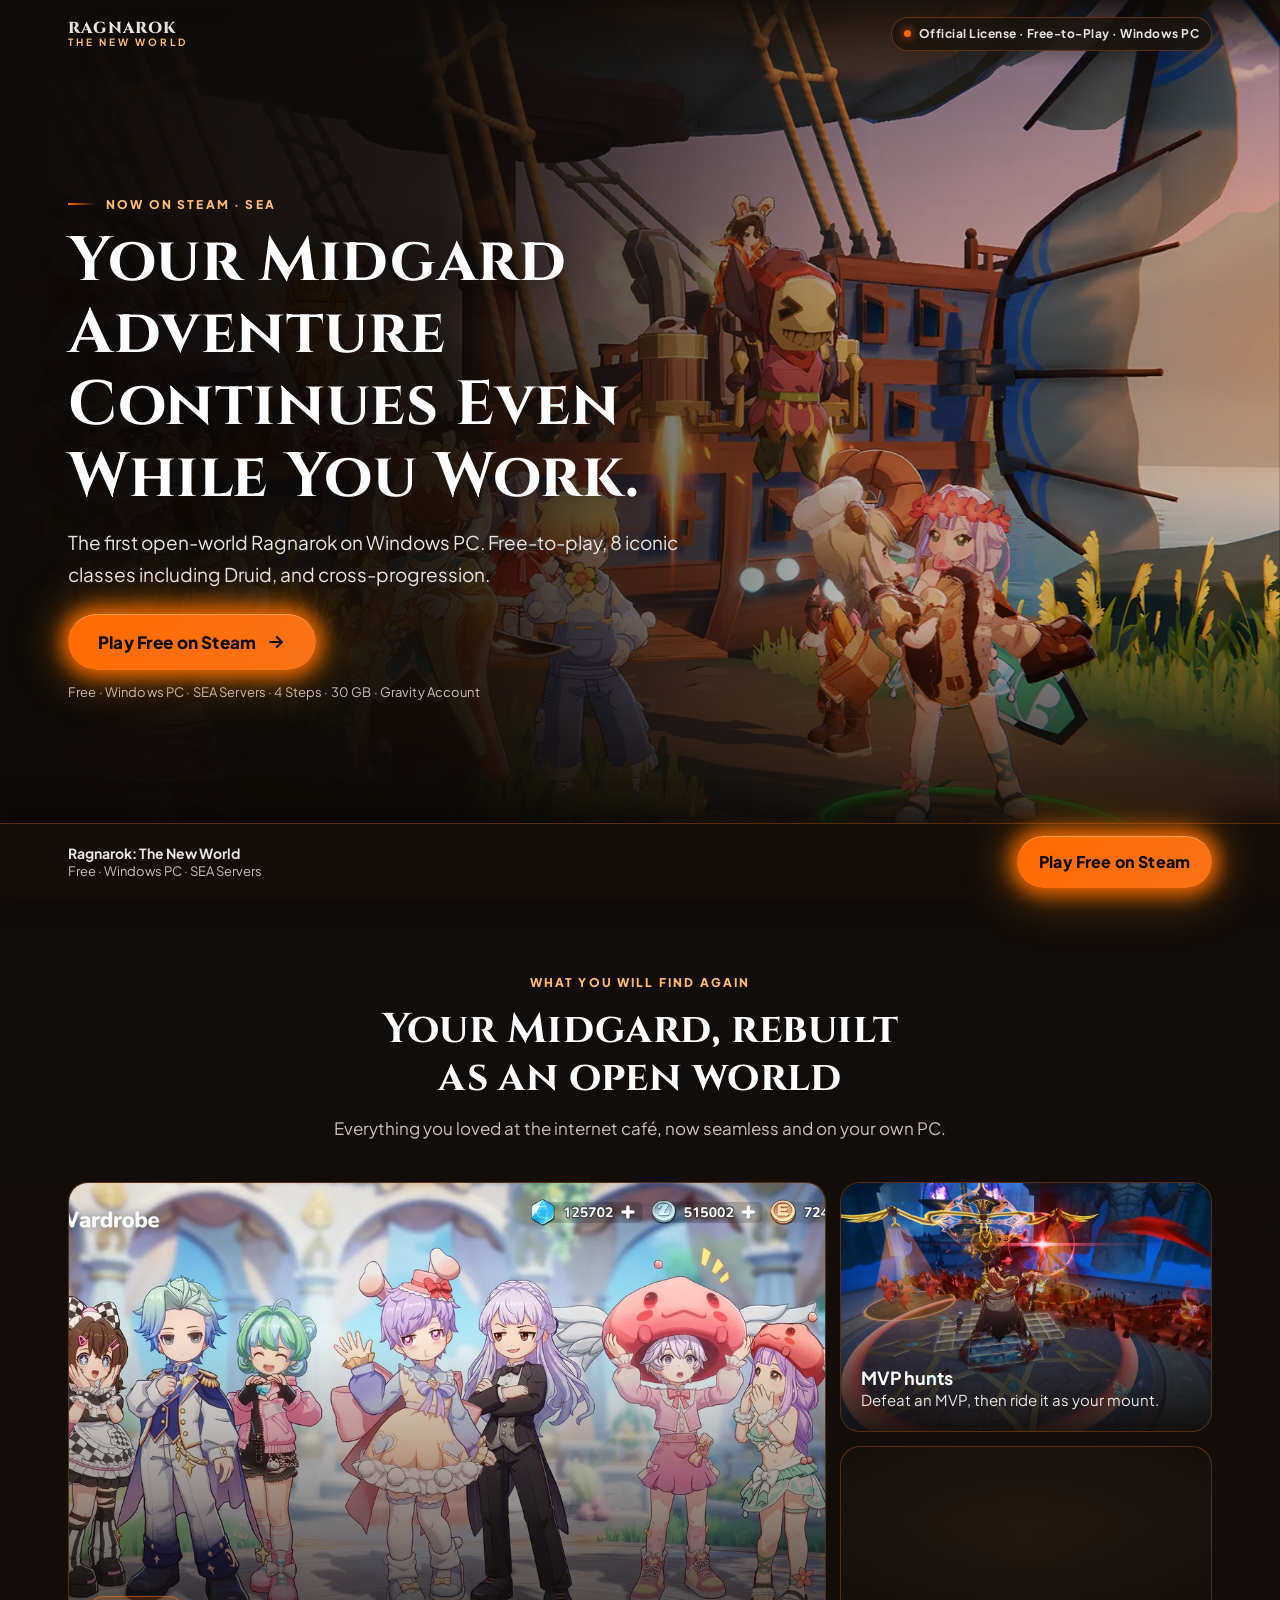
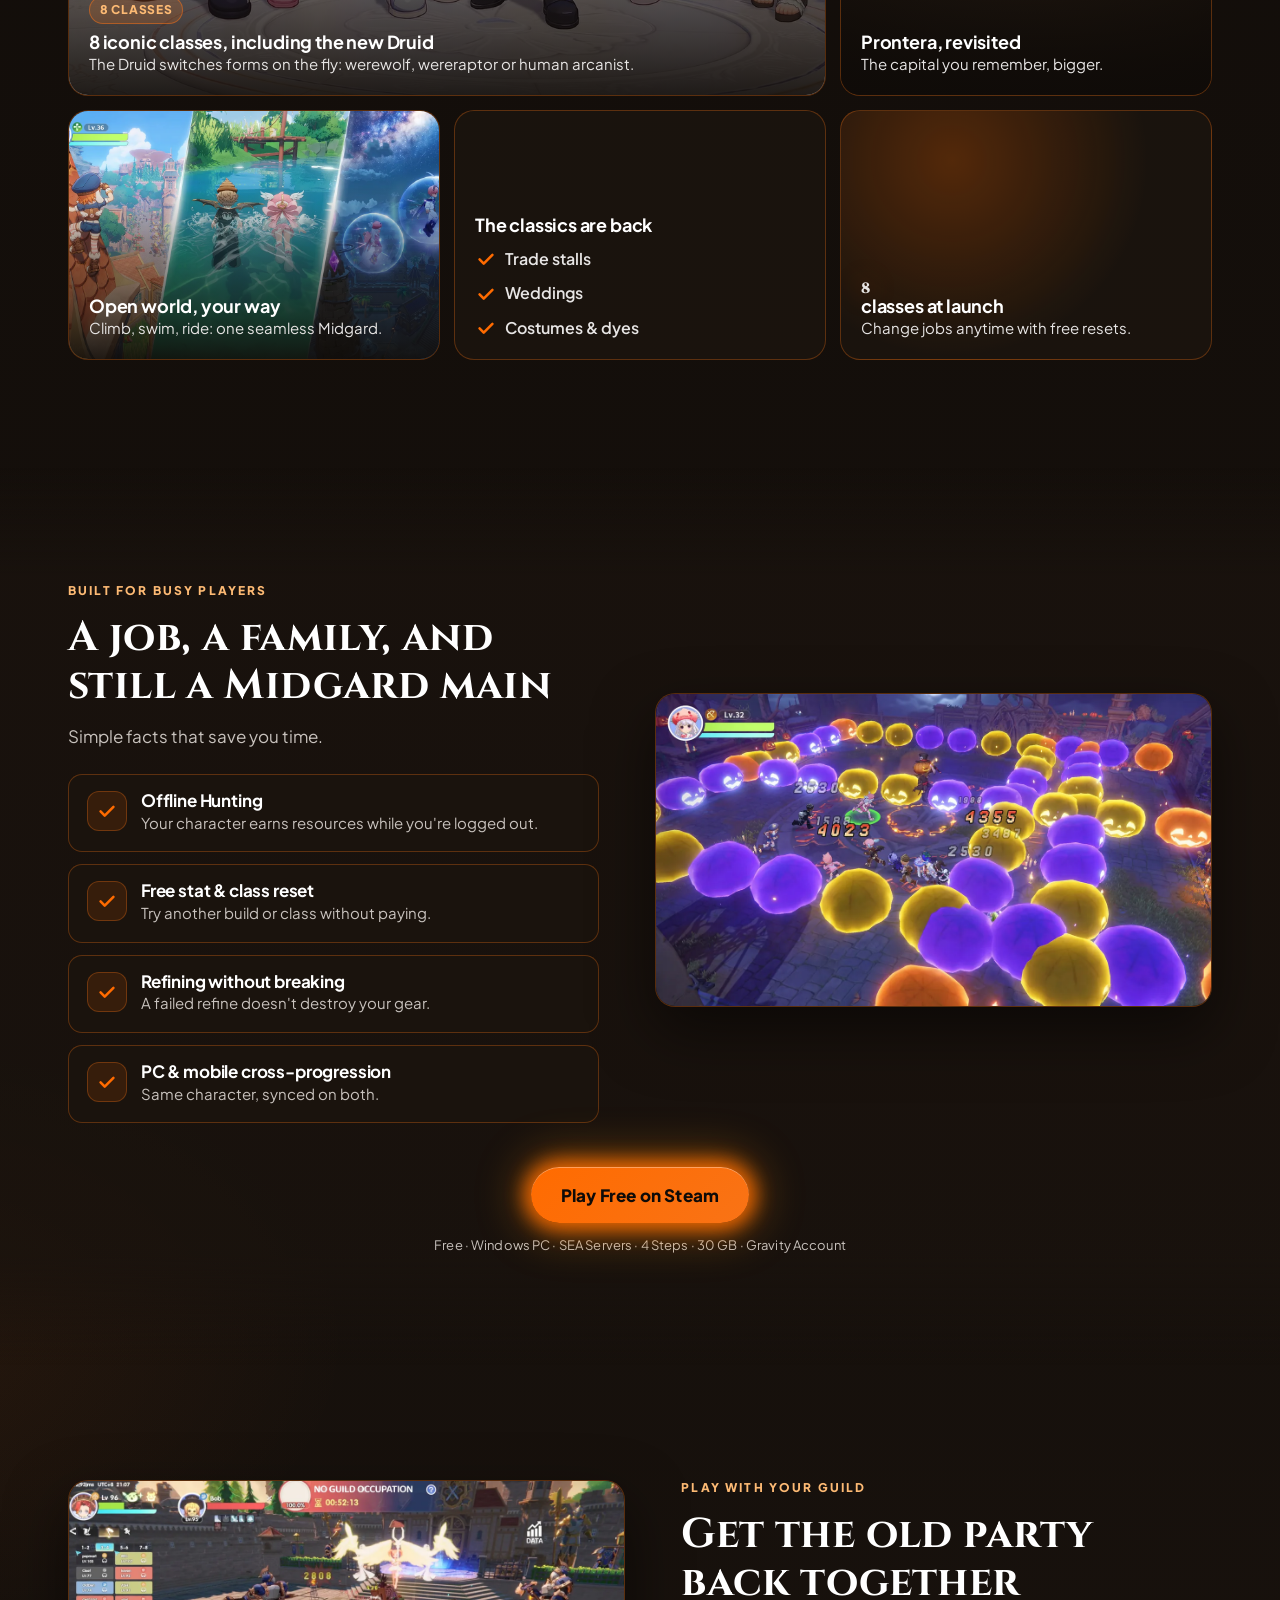
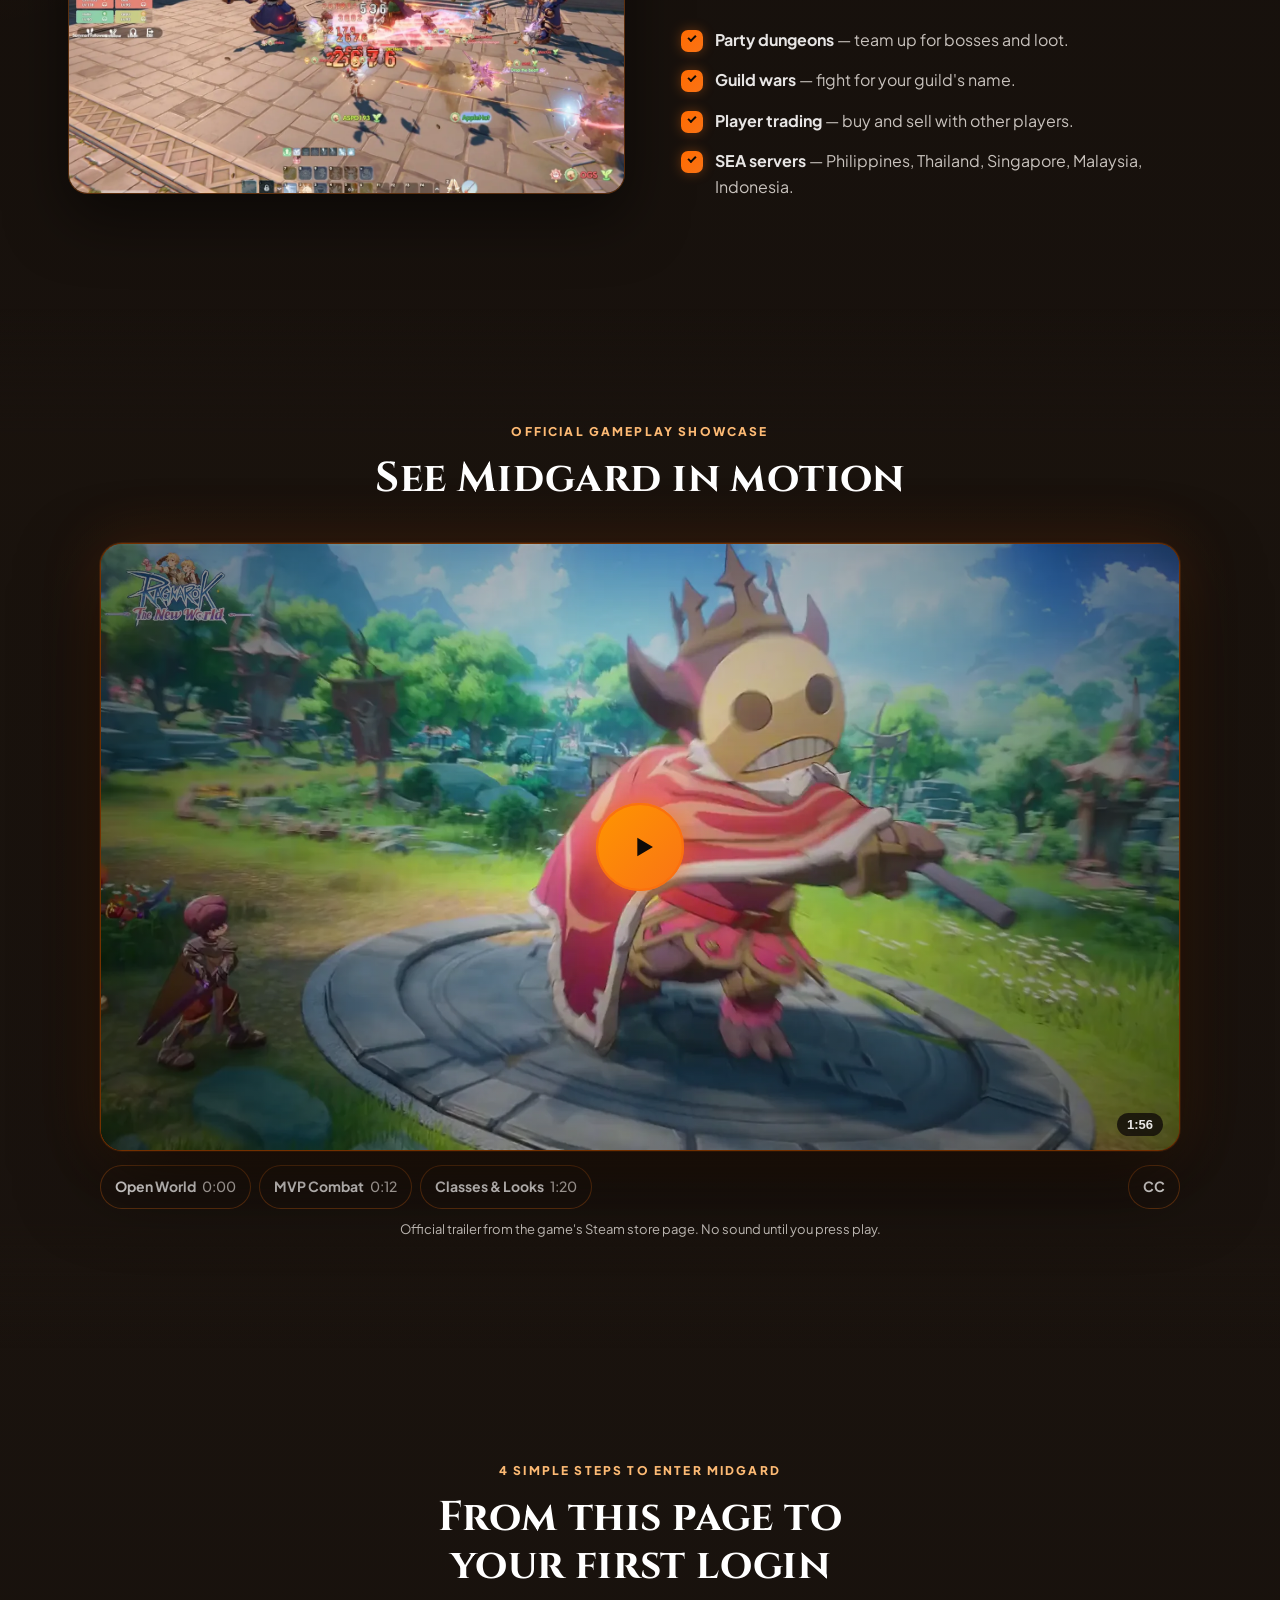
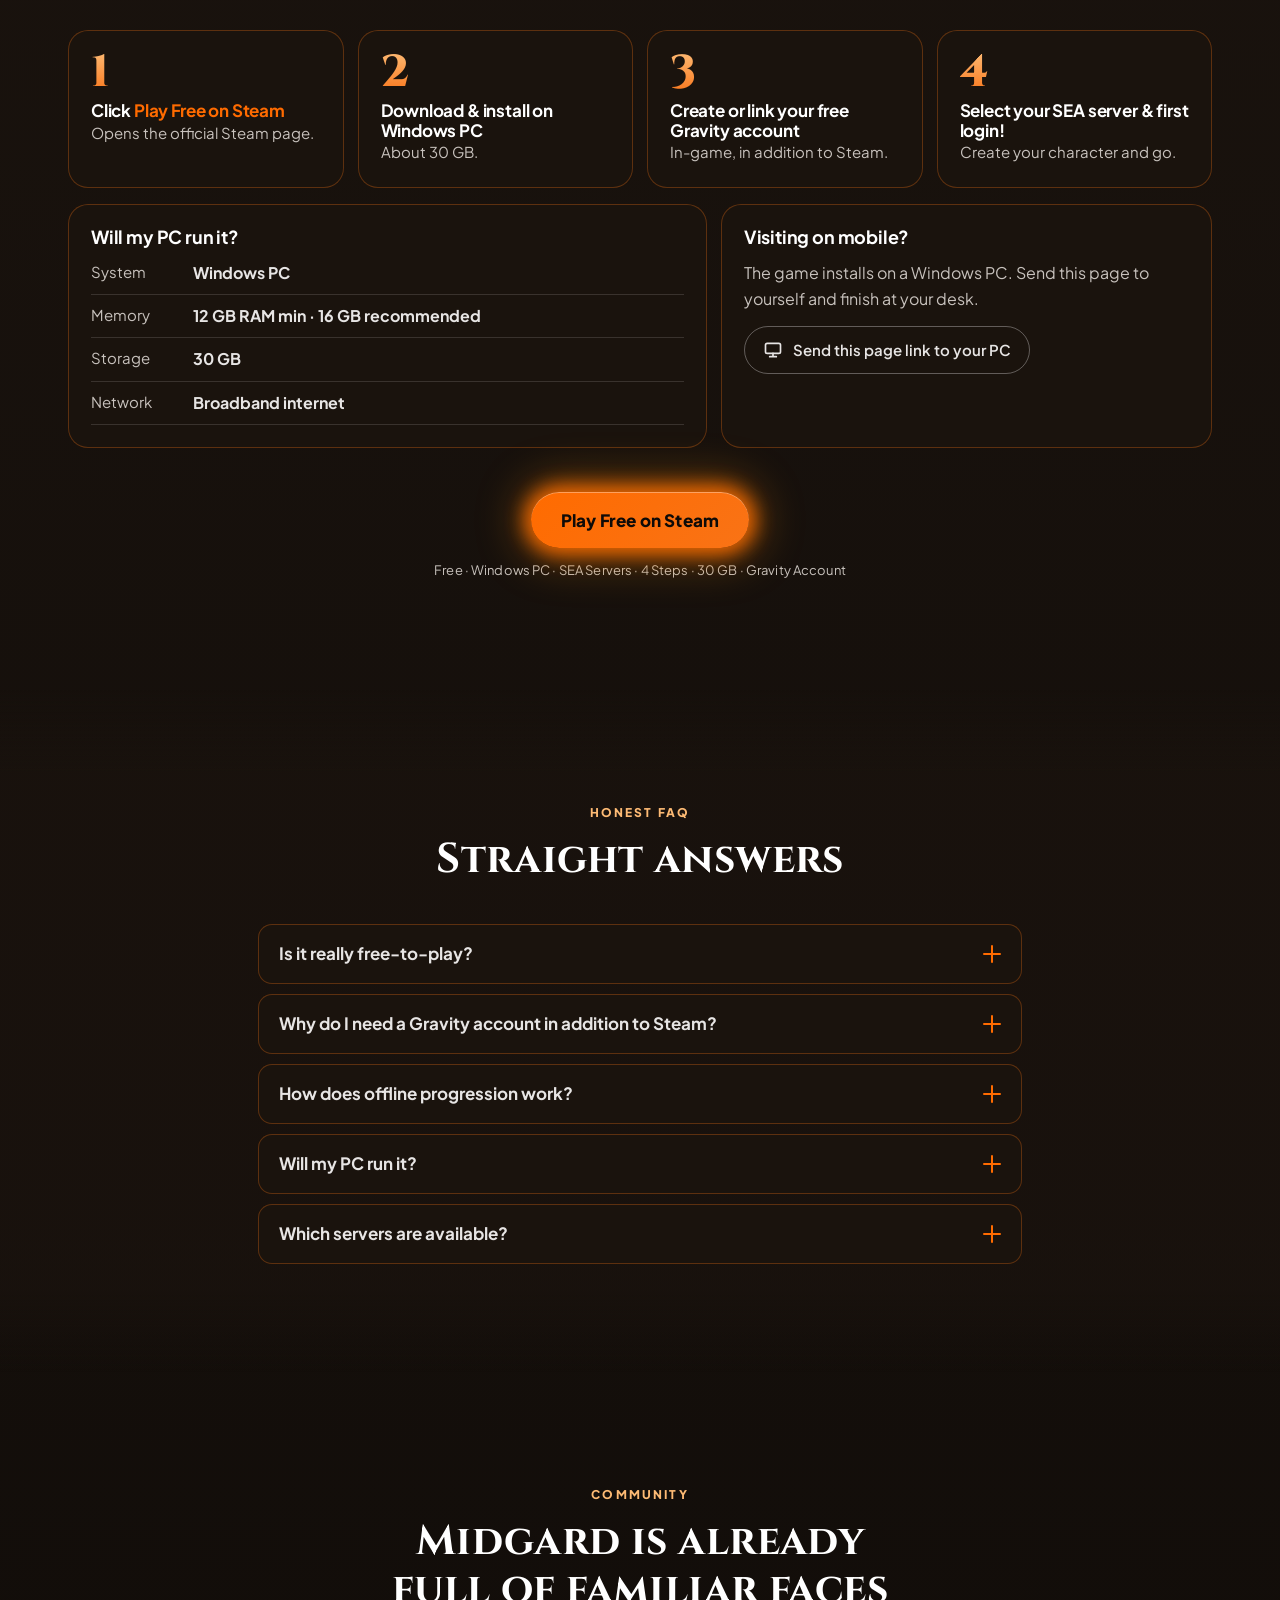
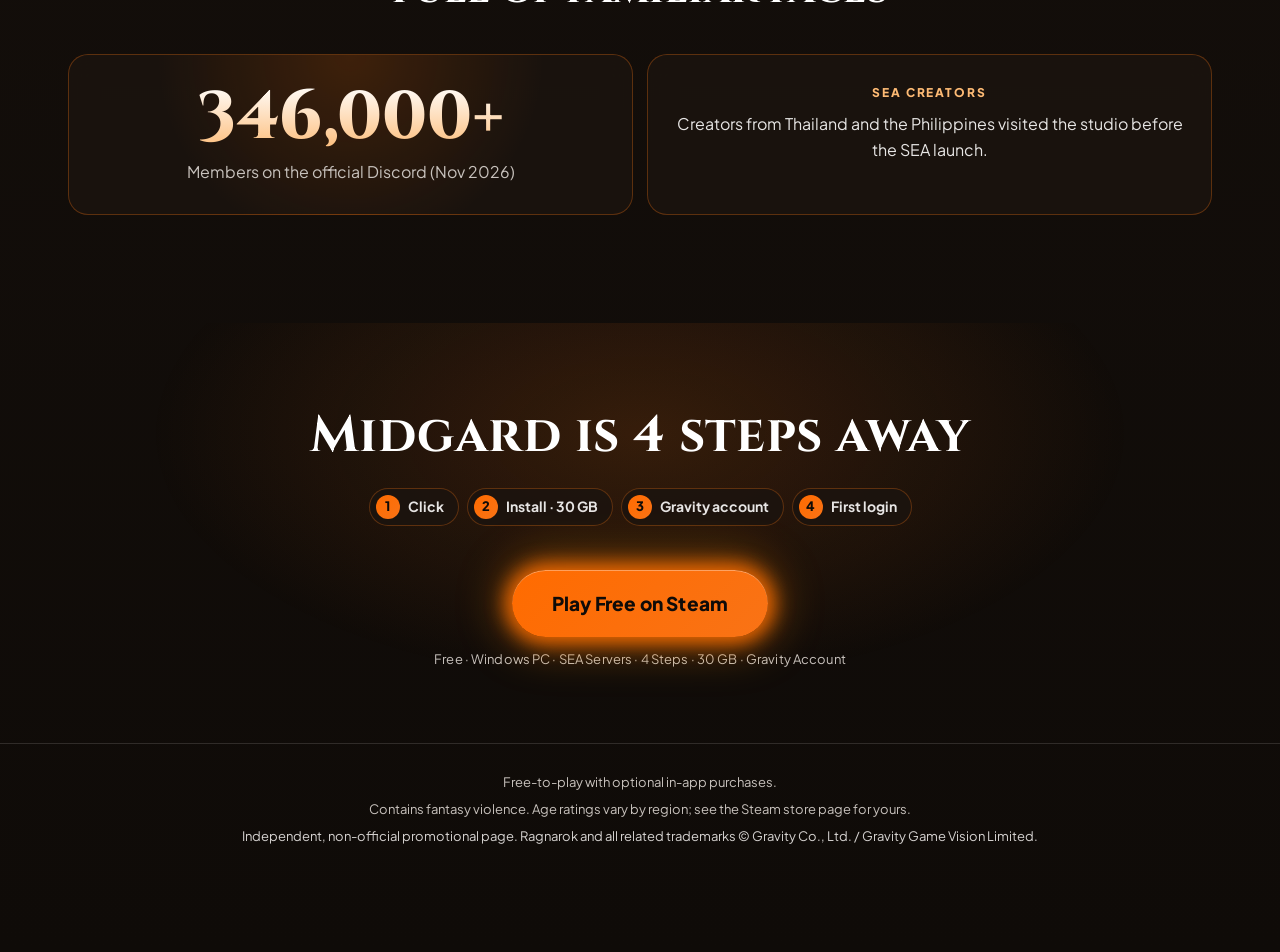
==== commit d7c0a1e5: "Landing page: real Steam media only + warm orange palette - Remove all drawn/illustrated SVG art; im" ====
--- a/ragnarok-landing/index.html
+++ b/ragnarok-landing/index.html
@@ -11,19 +11,19 @@
   <meta property="og:type" content="website">
   <meta property="og:title" content="Ragnarok: The New World — Play Free on Steam">
   <meta property="og:description" content="The first open-world Ragnarok on Windows PC. Free-to-play, 8 classes including Druid, SEA servers.">
-  <meta property="og:image" content="assets/images/og-image.webp">
-  <meta property="og:image:width" content="1200">
-  <meta property="og:image:height" content="630">
+  <meta property="og:image" content="assets/hero-bg.webp">
+  <meta property="og:image:width" content="1920">
+  <meta property="og:image:height" content="1080">
   <meta name="twitter:card" content="summary_large_image">
 
-  <link rel="icon" type="image/svg+xml" href="assets/icons/logo.svg">
+  <link rel="icon" href="data:,">
 
   <!-- Fonts: Cinzel (epic titles) + Plus Jakarta Sans (body). display=swap = text never blocked -->
   <link rel="preconnect" href="https://fonts.googleapis.com">
   <link rel="preconnect" href="https://fonts.gstatic.com" crossorigin>
   <link rel="stylesheet" href="https://fonts.googleapis.com/css2?family=Cinzel:wght@600;700;800&amp;family=Plus+Jakarta+Sans:wght@400;500;600;700;800&amp;display=swap">
 
-  <link rel="preload" as="image" type="image/webp" href="assets/images/hero-keyart.webp">
+  <link rel="preload" as="image" type="image/webp" href="assets/hero-bg.webp">
   <link rel="stylesheet" href="./style.css">
 </head>
 <body>
@@ -33,8 +33,7 @@
   <header class="site-header">
     <div class="container header-inner">
       <div class="brand">
-        <!-- LOGO: original emblem; swap for the official logo (see assets/README.md) -->
-        <img src="assets/icons/logo.svg" alt="" width="40" height="40">
+        <!-- LOGO: text wordmark. To use the official logo, add assets/logo.webp and an <img> here (see assets/README.md) -->
         <span class="brand-name">Ragnarok<span class="brand-sub">The New World</span></span>
       </div>
       <p class="license-badge"><span class="dot" aria-hidden="true"></span>Official License · Free-to-Play · Windows PC</p>
@@ -44,9 +43,9 @@
   <main id="main">
     <!-- ===================== 2. HERO (A/B: ?variant=a | ?variant=b, default B) ===================== -->
     <section class="hero" id="hero" aria-labelledby="hero-title">
-      <div class="hero-media" aria-hidden="true">
-        <!-- Placeholder key art: overwrite assets/images/hero-keyart.webp (1920x1080) -->
-        <img src="assets/images/hero-keyart.webp" alt="" width="1920" height="1080" fetchpriority="high" decoding="async">
+      <div class="hero-media media" aria-hidden="true">
+        <!-- Real in-game screenshot (Steam store page). Replace assets/hero-bg.webp, 1920x1080 -->
+        <img src="assets/hero-bg.webp" alt="" width="1920" height="1080" fetchpriority="high" decoding="async">
       </div>
       <div class="hero-aurora" aria-hidden="true"></div>
 
@@ -82,34 +81,44 @@
           <p class="lead">Everything you loved at the internet café, now seamless and on your own PC.</p>
         </header>
 
+        <!-- Real in-game screenshots from the Steam store page (16:9). Replace files in assets/ with the same names. -->
         <ul class="bento" role="list">
-          <li class="bento-card bento-xl">
-            <img src="assets/images/bento-classes-druid.webp" alt="Placeholder art of the Druid's three forms: werewolf, wereraptor and arcanist" width="1200" height="900" loading="lazy" decoding="async">
+          <li class="bento-card bento-xl media">
+            <img src="assets/feature-classes.webp" alt="In-game screenshot: adventurers of different classes in their outfits" width="1280" height="720" loading="lazy" decoding="async">
             <div class="bento-body">
               <span class="chip">8 classes</span>
               <h3>8 iconic classes, including the new Druid</h3>
               <p>The Druid switches forms on the fly: werewolf, wereraptor or human arcanist.</p>
             </div>
           </li>
-          <li class="bento-card">
-            <img src="assets/images/bento-mvp-mount.webp" alt="Placeholder art of a player riding a crowned MVP beast" width="800" height="600" loading="lazy" decoding="async">
-            <div class="bento-body"><h3>MVP hunts &amp; mounts</h3><p>Defeat an MVP, then ride it.</p></div>
-          </li>
-          <li class="bento-card">
-            <img src="assets/images/bento-prontera.webp" alt="Placeholder art of Prontera's castle and plaza" width="800" height="600" loading="lazy" decoding="async">
+          <li class="bento-card media">
+            <img src="assets/feature-mvp.webp" alt="In-game screenshot: a party fighting a giant MVP boss" width="1280" height="720" loading="lazy" decoding="async">
+            <div class="bento-body"><h3>MVP hunts</h3><p>Defeat an MVP, then ride it as your mount.</p></div>
+          </li>
+          <li class="bento-card media">
+            <img src="assets/feature-prontera.webp" alt="In-game screenshot: crowds of players in Prontera" width="1280" height="720" loading="lazy" decoding="async">
             <div class="bento-body"><h3>Prontera, revisited</h3><p>The capital you remember, bigger.</p></div>
           </li>
-          <li class="bento-card">
-            <img src="assets/images/bento-trade-stalls.webp" alt="Placeholder art of player trading stalls" width="800" height="600" loading="lazy" decoding="async">
-            <div class="bento-body"><h3>Trade stalls</h3><p>Open shop and sell your loot.</p></div>
-          </li>
-          <li class="bento-card">
-            <img src="assets/images/bento-wedding.webp" alt="Placeholder art of a wedding under a flower arch" width="800" height="600" loading="lazy" decoding="async">
-            <div class="bento-body"><h3>Weddings</h3><p>Yes, they're back.</p></div>
-          </li>
-          <li class="bento-card">
-            <img src="assets/images/bento-costumes.webp" alt="Placeholder art of three adventurers in costumes" width="800" height="600" loading="lazy" decoding="async">
-            <div class="bento-body"><h3>Costumes</h3><p>Dress up, dye, show off.</p></div>
+          <li class="bento-card media">
+            <img src="assets/feature-mount.webp" alt="In-game screenshot: adventurers climbing rooftops, swimming and floating across the open world" width="1280" height="720" loading="lazy" decoding="async">
+            <div class="bento-body"><h3>Open world, your way</h3><p>Climb, swim, ride: one seamless Midgard.</p></div>
+          </li>
+          <li class="bento-card bento-text">
+            <div class="bento-body">
+              <h3>The classics are back</h3>
+              <ul class="mini-list" role="list">
+                <li><svg class="ico" width="22" height="22" viewBox="0 0 24 24" aria-hidden="true" focusable="false"><path d="M5 12.5l4.5 4.5L19 7.5" fill="none" stroke="currentColor" stroke-width="2.8" stroke-linecap="round" stroke-linejoin="round"/></svg>Trade stalls</li>
+                <li><svg class="ico" width="22" height="22" viewBox="0 0 24 24" aria-hidden="true" focusable="false"><path d="M5 12.5l4.5 4.5L19 7.5" fill="none" stroke="currentColor" stroke-width="2.8" stroke-linecap="round" stroke-linejoin="round"/></svg>Weddings</li>
+                <li><svg class="ico" width="22" height="22" viewBox="0 0 24 24" aria-hidden="true" focusable="false"><path d="M5 12.5l4.5 4.5L19 7.5" fill="none" stroke="currentColor" stroke-width="2.8" stroke-linecap="round" stroke-linejoin="round"/></svg>Costumes &amp; dyes</li>
+              </ul>
+            </div>
+          </li>
+          <li class="bento-card bento-text bento-accent">
+            <div class="bento-body">
+              <p class="big-num">8</p>
+              <h3>classes at launch</h3>
+              <p>Change jobs anytime with free resets.</p>
+            </div>
           </li>
         </ul>
       </div>
@@ -125,25 +134,25 @@
             <p class="lead">Simple facts that save you time.</p>
             <ul class="feature-list" role="list">
               <li class="glass feature">
-                <img src="assets/icons/icon-offline.svg" alt="" width="48" height="48" loading="lazy">
+                <span class="feature-ico" aria-hidden="true"><svg class="ico" width="22" height="22" viewBox="0 0 24 24" focusable="false"><path d="M5 12.5l4.5 4.5L19 7.5" fill="none" stroke="currentColor" stroke-width="2.8" stroke-linecap="round" stroke-linejoin="round"/></svg></span>
                 <div><h3>Offline Hunting</h3><p>Your character earns resources while you're logged out.</p></div>
               </li>
               <li class="glass feature">
-                <img src="assets/icons/icon-reset.svg" alt="" width="48" height="48" loading="lazy">
+                <span class="feature-ico" aria-hidden="true"><svg class="ico" width="22" height="22" viewBox="0 0 24 24" focusable="false"><path d="M5 12.5l4.5 4.5L19 7.5" fill="none" stroke="currentColor" stroke-width="2.8" stroke-linecap="round" stroke-linejoin="round"/></svg></span>
                 <div><h3>Free stat &amp; class reset</h3><p>Try another build or class without paying.</p></div>
               </li>
               <li class="glass feature">
-                <img src="assets/icons/icon-refine.svg" alt="" width="48" height="48" loading="lazy">
+                <span class="feature-ico" aria-hidden="true"><svg class="ico" width="22" height="22" viewBox="0 0 24 24" focusable="false"><path d="M5 12.5l4.5 4.5L19 7.5" fill="none" stroke="currentColor" stroke-width="2.8" stroke-linecap="round" stroke-linejoin="round"/></svg></span>
                 <div><h3>Refining without breaking</h3><p>A failed refine doesn't destroy your gear.</p></div>
               </li>
               <li class="glass feature">
-                <img src="assets/icons/icon-crossplay.svg" alt="" width="48" height="48" loading="lazy">
+                <span class="feature-ico" aria-hidden="true"><svg class="ico" width="22" height="22" viewBox="0 0 24 24" focusable="false"><path d="M5 12.5l4.5 4.5L19 7.5" fill="none" stroke="currentColor" stroke-width="2.8" stroke-linecap="round" stroke-linejoin="round"/></svg></span>
                 <div><h3>PC &amp; mobile cross-progression</h3><p>Same character, synced on both.</p></div>
               </li>
             </ul>
           </div>
-          <figure class="media-frame">
-            <img src="assets/images/busy-cross-progression.webp" alt="Placeholder art of the same character on a PC and a phone" width="1200" height="750" loading="lazy" decoding="async">
+          <figure class="media-frame media">
+            <img src="assets/feature-offline.webp" alt="In-game screenshot: a character auto-hunting a field of Porings" width="1280" height="720" loading="lazy" decoding="async">
           </figure>
         </div>
 
@@ -158,8 +167,8 @@
     <section class="section reveal" id="guild" aria-labelledby="guild-title">
       <div class="container">
         <div class="split split-reverse">
-          <figure class="media-frame">
-            <img src="assets/images/guild-party.webp" alt="Placeholder art of a party of four adventurers under a guild banner" width="1200" height="750" loading="lazy" decoding="async">
+          <figure class="media-frame media">
+            <img src="assets/feature-guild.webp" alt="In-game screenshot: a large guild battle in front of a castle" width="1280" height="720" loading="lazy" decoding="async">
           </figure>
           <div>
             <p class="eyebrow">Play with your guild</p>
@@ -184,7 +193,7 @@
         </header>
 
         <div class="player" data-player>
-          <div class="player-frame">
+          <div class="player-frame media">
             <video id="trailer" class="player-video" width="1280" height="720" preload="none" playsinline
                    poster="assets/video-poster.webp" aria-label="Ragnarok: The New World official trailer" aria-describedby="footage-note">
               <source src="assets/gameplay-trailer.mp4" type="video/mp4">
@@ -370,7 +379,6 @@
   <div class="sticky-bar" role="region" aria-label="Play the game">
     <div class="container sticky-inner">
       <div class="sticky-text">
-        <img src="assets/icons/logo.svg" alt="" width="32" height="32">
         <p><strong>Ragnarok: The New World</strong><span>Free · Windows PC · SEA Servers</span></p>
       </div>
       <a class="cta cta-sm" href="https://store.steampowered.com/app/4212480/Ragnarok_The_New_World/" target="_blank" rel="noopener" data-cta="sticky-bar"><span class="cta-label">Play Free on Steam</span></a>
--- a/ragnarok-landing/style.css
+++ b/ragnarok-landing/style.css
@@ -3,21 +3,20 @@
    Modern Fantasy Glassmorphism & Dark Gaming UI · mobile-first
    ========================================================= */
 
-@property --cta-angle { syntax: '<angle>'; initial-value: 0deg; inherits: false; }
-
 :root {
-  --bg: #0B0F19;
-  --bg-2: #111827;
-  --glass: rgba(17, 24, 39, 0.62);
-  --glass-strong: rgba(17, 24, 39, 0.86);
-  --gold: #F59E0B;
-  --gold-2: #D97706;
-  --gold-line: rgba(245, 158, 11, 0.28);
-  --cyan: #38BDF8;
-  --cyan-2: #0EA5E9;
-  --text: #F3F4F6;
-  --muted: #A7B0BF;           /* 8.3:1 on --bg */
-  --ink: #0B0F19;
+  --bg: #0F0B08;
+  --bg-2: #1A130E;
+  --glass: rgba(28, 20, 15, 0.85);
+  --glass-strong: rgba(20, 14, 10, 0.92);
+  --orange: #FF6B00;
+  --orange-2: #F97316;
+  --orange-gold: #FF9500;
+  --line: rgba(249, 115, 22, 0.3);
+  --title: #FFFFFF;
+  --text: #E7E5E4;
+  --muted: #C8C2BD;           /* warm grey, 10:1 on --bg */
+  --highlight: #FDBA74;
+  --ink: #0F0B08;
 
   --font-title: 'Cinzel', 'Trajan Pro', Georgia, 'Times New Roman', serif;
   --font-body: 'Plus Jakarta Sans', 'Inter', -apple-system, BlinkMacSystemFont, 'Segoe UI', Roboto, sans-serif;
@@ -38,8 +37,8 @@
   line-height: 1.65;
   color: var(--text);
   background:
-    radial-gradient(900px 600px at 85% -10%, rgba(56, 189, 248, .10), transparent 60%),
-    radial-gradient(800px 500px at -10% 40%, rgba(245, 158, 11, .07), transparent 60%),
+    radial-gradient(900px 600px at 85% -10%, rgba(255, 107, 0, .10), transparent 60%),
+    radial-gradient(800px 500px at -10% 40%, rgba(249, 115, 22, .07), transparent 60%),
     linear-gradient(180deg, var(--bg), var(--bg-2) 60%, var(--bg));
   background-color: var(--bg);
   overflow-x: hidden;
@@ -48,13 +47,13 @@
 }
 img, svg, video { display: block; max-width: 100%; height: auto; }
 ul, ol { padding: 0; list-style: none; }
-h1, h2, h3 { color: var(--text); line-height: 1.15; }
+h1, h2, h3 { color: var(--title); line-height: 1.15; }
 h1, h2 { font-family: var(--font-title); font-weight: 700; letter-spacing: .01em; text-wrap: balance; }
 h3 { font-weight: 700; letter-spacing: -.01em; }
-a { color: var(--cyan); }
-
-:focus-visible { outline: 3px solid var(--cyan); outline-offset: 3px; border-radius: 10px; }
-.skip-link { position: absolute; left: 12px; top: -80px; z-index: 400; padding: 12px 18px; border-radius: 12px; background: var(--cyan); color: var(--ink); font-weight: 800; text-decoration: none; }
+a { color: var(--orange); }
+
+:focus-visible { outline: 3px solid var(--orange); outline-offset: 3px; border-radius: 10px; }
+.skip-link { position: absolute; left: 12px; top: -80px; z-index: 400; padding: 12px 18px; border-radius: 12px; background: var(--orange); color: var(--ink); font-weight: 800; text-decoration: none; }
 .skip-link:focus { top: 12px; }
 [hidden] { display: none !important; }
 .sr-only { position: absolute !important; width: 1px; height: 1px; padding: 0; margin: -1px; overflow: hidden; clip: rect(0 0 0 0); white-space: nowrap; border: 0; }
@@ -64,37 +63,40 @@
 .glass {
   background: var(--glass);
   -webkit-backdrop-filter: blur(12px); backdrop-filter: blur(12px);
-  border: 1px solid var(--gold-line);
+  border: 1px solid var(--line);
   border-radius: var(--radius);
 }
 
-/* ---------- CTA: glowing pulse + animated luminous border ---------- */
+/* ---------- CTA: orange fill + pulsing orange halo ---------- */
 .cta {
   position: relative; isolation: isolate;
   display: inline-flex; align-items: center; justify-content: center; gap: 10px;
-  min-height: 56px; padding: 12px 28px; border-radius: 999px;
-  border: 2.5px solid transparent;
-  /* fill on the padding box, rotating gold/cyan rim on the border box */
-  background:
-    linear-gradient(135deg, #7DD3FC 0%, var(--cyan) 45%, var(--cyan-2) 100%) padding-box,
-    conic-gradient(from var(--cta-angle), var(--gold), var(--cyan), #FDE68A, var(--cyan), var(--gold)) border-box;
-  animation: cta-spin 3.2s linear infinite;
-  color: var(--ink); font-weight: 800; font-size: 1.0625rem; letter-spacing: .01em;
+  min-height: 56px; padding: 14px 30px; border-radius: 999px;
+  background: linear-gradient(135deg, var(--orange) 0%, var(--orange-2) 100%);
+  color: var(--ink);                /* 7:1 on #FF6B00 — readable at any size */
+  font-weight: 800; font-size: 1.0625rem; letter-spacing: .01em;
   text-decoration: none; white-space: nowrap;
-  box-shadow: 0 8px 24px rgba(14, 165, 233, .35), inset 0 1px 0 rgba(255, 255, 255, .45);
+  box-shadow: 0 0 20px rgba(255, 107, 0, 0.7), inset 0 1px 0 rgba(255, 255, 255, .35);
+  animation: cta-pulse 1.8s ease-in-out infinite;
   transition: transform .25s var(--ease);
 }
-.cta::after {                      /* soft breathing glow (opacity only) */
-  content: ""; position: absolute; inset: -3px; z-index: -1; pointer-events: none; border-radius: inherit;
-  box-shadow: 0 0 22px 6px rgba(56, 189, 248, .65), 0 0 46px 10px rgba(245, 158, 11, .25);
-  opacity: .3; animation: cta-glow 2s ease-in-out infinite;
-}
-@keyframes cta-spin { to { --cta-angle: 360deg; } }
-@keyframes cta-glow { 0%, 100% { opacity: .3; } 50% { opacity: 1; } }
-.cta:hover, .cta:focus-visible { transform: translateY(-2px) scale(1.03); }
-.cta:hover::after, .cta:focus-visible::after { opacity: 1; animation-play-state: paused; }
+.cta::before {                      /* hover gradient to golden orange (cross-fade, no repaint jank) */
+  content: ""; position: absolute; inset: 0; z-index: -1; border-radius: inherit;
+  background: linear-gradient(135deg, var(--orange-2) 0%, var(--orange-gold) 100%);
+  opacity: 0; transition: opacity .25s;
+}
+.cta::after {                       /* pulsing halo: only opacity + transform animate */
+  content: ""; position: absolute; inset: 0; z-index: -2; border-radius: inherit; pointer-events: none;
+  box-shadow: 0 0 20px 6px rgba(255, 107, 0, 0.7), 0 0 44px 12px rgba(255, 149, 0, 0.35);
+  animation: cta-halo 1.8s ease-in-out infinite;
+}
+@keyframes cta-pulse { 0%, 100% { transform: scale(1); } 50% { transform: scale(1.035); } }
+@keyframes cta-halo { 0%, 100% { opacity: .35; } 50% { opacity: 1; } }
+.cta:hover, .cta:focus-visible { animation-play-state: paused; transform: translateY(-2px) scale(1.04); }
+.cta:hover::before, .cta:focus-visible::before { opacity: 1; }
+.cta:hover::after, .cta:focus-visible::after { animation-play-state: paused; opacity: 1; }
 .cta:active { transform: scale(.99); }
-.cta:focus-visible { outline: 3px solid var(--gold); outline-offset: 5px; }
+.cta:focus-visible { outline: 3px solid var(--highlight); outline-offset: 5px; }
 .cta-sm { min-height: 52px; padding: 12px 22px; font-size: 1rem; }
 .cta-xl { min-height: 64px; padding: 18px 40px; font-size: 1.1875rem; }
 .cta-group { display: flex; flex-direction: column; align-items: flex-start; gap: 12px; }
@@ -103,53 +105,53 @@
 
 .btn-ghost {
   display: inline-flex; align-items: center; gap: 10px; min-height: 48px; padding: 10px 18px;
-  border-radius: 999px; border: 1px solid rgba(167, 176, 191, .35); background: transparent;
+  border-radius: 999px; border: 1px solid rgba(231, 229, 228, .35); background: transparent;
   color: var(--text); font: inherit; font-weight: 600; font-size: .9375rem; cursor: pointer;
 }
-.btn-ghost:hover { border-color: var(--cyan); color: var(--cyan); }
+.btn-ghost:hover { border-color: var(--orange); color: var(--orange); }
 
 /* ---------- 1. Header ---------- */
 .site-header {
   position: absolute; top: 0; left: 0; right: 0; z-index: 50;
-  background: linear-gradient(180deg, rgba(11, 15, 25, .85), transparent);
+  background: linear-gradient(180deg, rgba(15, 11, 8, .85), transparent);
 }
 .header-inner { display: flex; align-items: center; justify-content: space-between; gap: 12px; min-height: 68px; }
 .brand { display: flex; align-items: center; gap: 10px; }
 .brand-name { display: flex; flex-direction: column; font-family: var(--font-title); font-weight: 800; font-size: 1rem; line-height: 1.05; letter-spacing: .06em; text-transform: uppercase; }
-.brand-sub { font-family: var(--font-body); font-size: .625rem; font-weight: 700; letter-spacing: .28em; color: var(--gold); }
+.brand-sub { font-family: var(--font-body); font-size: .625rem; font-weight: 700; letter-spacing: .28em; color: var(--highlight); }
 .license-badge {
   display: inline-flex; align-items: center; gap: 8px; padding: 6px 12px; border-radius: 999px;
   font-size: .6875rem; font-weight: 700; letter-spacing: .04em; color: var(--text);
-  background: var(--glass); border: 1px solid var(--gold-line);
+  background: var(--glass); border: 1px solid var(--line);
   -webkit-backdrop-filter: blur(12px); backdrop-filter: blur(12px);
 }
-.dot { width: 7px; height: 7px; border-radius: 50%; background: var(--gold); box-shadow: 0 0 10px var(--gold); flex: 0 0 7px; }
+.dot { width: 7px; height: 7px; border-radius: 50%; background: var(--orange); box-shadow: 0 0 10px var(--orange); flex: 0 0 7px; }
 
 /* ---------- 2. Hero ---------- */
 .hero { position: relative; isolation: isolate; overflow: hidden; padding: 96px 0 56px; }
-.hero-media { position: absolute; inset: 0; z-index: -3; }
+.hero-media, .hero-media.media { position: absolute; inset: 0; z-index: -3; }
 .hero-media img { width: 100%; height: 62%; object-fit: cover; object-position: 70% 40%; transform: translate3d(0, var(--parallax, 0), 0); }
 .hero::before {
   content: ""; position: absolute; inset: 0; z-index: -2;
-  background: linear-gradient(180deg, rgba(11, 15, 25, .2) 0%, rgba(11, 15, 25, .55) 30%, var(--bg) 58%);
+  background: linear-gradient(180deg, rgba(15, 11, 8, .2) 0%, rgba(15, 11, 8, .55) 30%, var(--bg) 58%);
 }
 .hero-aurora {
   position: absolute; z-index: -1; inset: auto -20% 30% auto; width: 520px; height: 520px; border-radius: 50%;
-  background: radial-gradient(circle, rgba(56, 189, 248, .22), transparent 65%);
+  background: radial-gradient(circle, rgba(255, 107, 0, .22), transparent 65%);
   animation: aurora 10s ease-in-out infinite alternate;
 }
 @keyframes aurora { to { transform: translate3d(-60px, 40px, 0) scale(1.1); } }
 .hero-inner { padding-top: 34vw; }
-.eyebrow { display: inline-flex; align-items: center; gap: 10px; font-size: .75rem; font-weight: 800; letter-spacing: .18em; text-transform: uppercase; color: var(--gold); }
-.eyebrow-line { width: 28px; height: 2px; background: linear-gradient(90deg, var(--gold), transparent); }
+.eyebrow { display: inline-flex; align-items: center; gap: 10px; font-size: .75rem; font-weight: 800; letter-spacing: .18em; text-transform: uppercase; color: var(--highlight); }
+.eyebrow-line { width: 28px; height: 2px; background: linear-gradient(90deg, var(--orange), transparent); }
 .hero-title { font-size: clamp(1.85rem, 7.2vw, 3.9rem); margin-block: 12px 14px; max-width: 18ch; text-shadow: 0 4px 30px rgba(0, 0, 0, .5); }
-.hero-sub { font-size: clamp(1rem, 2.4vw, 1.1875rem); color: #D1D7E0; max-width: 56ch; margin-bottom: 24px; }
+.hero-sub { font-size: clamp(1rem, 2.4vw, 1.1875rem); color: #E7E5E4; max-width: 56ch; margin-bottom: 24px; }
 .ab-debug { margin-top: 18px; display: inline-flex; gap: 6px; align-items: center; font-size: .75rem; color: var(--muted); }
-.ab-debug button { min-width: 32px; min-height: 32px; border-radius: 8px; border: 1px solid var(--gold-line); background: var(--glass); color: var(--text); cursor: pointer; }
+.ab-debug button { min-width: 32px; min-height: 32px; border-radius: 8px; border: 1px solid var(--line); background: var(--glass); color: var(--text); cursor: pointer; }
 
 /* ---------- Sections ---------- */
 .section { position: relative; padding-block: 76px; }
-.section-tint { background: linear-gradient(180deg, transparent, rgba(17, 24, 39, .7) 12%, rgba(17, 24, 39, .7) 88%, transparent); }
+.section-tint { background: linear-gradient(180deg, transparent, rgba(26, 19, 14, .7) 12%, rgba(26, 19, 14, .7) 88%, transparent); }
 .section-head { max-width: 760px; margin: 0 auto 40px; text-align: center; }
 .section h2 { font-size: clamp(1.6rem, 4.6vw, 2.6rem); margin-block: 12px; }
 .lead { color: var(--muted); font-size: 1.0625rem; }
@@ -159,32 +161,58 @@
 /* ---------- 3. Bento ---------- */
 .bento { display: grid; grid-template-columns: 1fr; gap: 14px; }
 .bento-card {
-  position: relative; overflow: hidden; border-radius: var(--radius); min-height: 220px;
-  border: 1px solid var(--gold-line); background: var(--bg-2);
+  position: relative; overflow: hidden; border-radius: var(--radius); min-height: 220px; aspect-ratio: auto;
+  border: 1px solid var(--line); background: var(--bg-2);
   transition: transform .35s var(--ease), border-color .35s, box-shadow .35s;
 }
 .bento-card img { position: absolute; inset: 0; width: 100%; height: 100%; object-fit: cover; transition: transform .7s var(--ease); }
-.bento-card::after { content: ""; position: absolute; inset: 0; background: linear-gradient(180deg, transparent 30%, rgba(11, 15, 25, .92)); }
+.bento-card::after { content: ""; position: absolute; inset: 0; background: linear-gradient(180deg, transparent 30%, rgba(15, 11, 8, .92)); }
 .bento-body { position: absolute; z-index: 1; left: 0; right: 0; bottom: 0; padding: 18px 20px; }
 .bento-body h3 { font-size: 1.125rem; }
-.bento-body p { color: #D1D7E0; font-size: .9375rem; }
-.bento-card:hover { transform: translateY(-4px); border-color: rgba(245, 158, 11, .7); box-shadow: 0 0 0 1px rgba(245, 158, 11, .25), 0 20px 50px rgba(0, 0, 0, .5), 0 0 40px rgba(245, 158, 11, .14); }
+.bento-body p { color: #E7E5E4; font-size: .9375rem; }
+.bento-card:hover { transform: translateY(-4px); border-color: rgba(249, 115, 22, .7); box-shadow: 0 0 0 1px rgba(249, 115, 22, .25), 0 20px 50px rgba(0, 0, 0, .5), 0 0 40px rgba(249, 115, 22, .14); }
 .bento-card:hover img { transform: scale(1.06); }
-.chip { display: inline-block; margin-bottom: 8px; padding: 3px 10px; border-radius: 999px; background: rgba(245, 158, 11, .18); border: 1px solid rgba(245, 158, 11, .5); color: #FCD34D; font-size: .75rem; font-weight: 800; letter-spacing: .06em; text-transform: uppercase; }
+.chip { display: inline-block; margin-bottom: 8px; padding: 3px 10px; border-radius: 999px; background: rgba(249, 115, 22, .18); border: 1px solid rgba(249, 115, 22, .5); color: #FDBA74; font-size: .75rem; font-weight: 800; letter-spacing: .06em; text-transform: uppercase; }
+
+/* ---------- Real media frames + graceful fallback (missing file → dark cinema frame) ---------- */
+.media { position: relative; background: radial-gradient(120% 90% at 50% 40%, #241A12 0%, #120D09 70%); }
+.media img, .media video { object-fit: cover; }
+.media.is-missing::before {
+  content: "Official in-game visual"; position: absolute; inset: 0; z-index: 0;
+  display: grid; place-items: center; text-align: center; padding: 16px;
+  color: rgba(253, 186, 116, .7); font-size: .8125rem; font-weight: 700; letter-spacing: .14em; text-transform: uppercase;
+  background:
+    linear-gradient(transparent 0 8%, rgba(0, 0, 0, .55) 8% 9%, transparent 9% 91%, rgba(0, 0, 0, .55) 91% 92%, transparent 92%),
+    radial-gradient(60% 60% at 50% 50%, rgba(255, 107, 0, .10), transparent 70%);
+}
+.media-frame img { width: 100%; aspect-ratio: 16 / 9; height: auto; }
+
+.feature-ico {
+  flex: 0 0 40px; width: 40px; height: 40px; display: grid; place-items: center; border-radius: 12px;
+  color: var(--orange); background: rgba(255, 107, 0, .12); border: 1px solid var(--line);
+}
+.bento-text { display: flex; align-items: flex-end; background: var(--glass); }
+.bento-text::after { display: none; }
+.bento-text .bento-body { position: static; }
+.bento-accent { background: radial-gradient(circle at 30% 20%, rgba(255, 107, 0, .25), transparent 60%), var(--glass); }
+.big-num { font-family: var(--font-title); font-size: 4rem; font-weight: 800; line-height: 1; color: var(--orange); text-shadow: 0 0 30px rgba(255, 107, 0, .45); }
+.mini-list { display: grid; gap: 8px; margin-top: 10px; }
+.mini-list li { display: flex; align-items: center; gap: 8px; color: var(--text); font-weight: 600; }
+.mini-list .ico { color: var(--orange); flex: 0 0 22px; }
 
 /* ---------- 4/5. Split layouts ---------- */
 .split { display: grid; gap: 32px; align-items: center; }
-.media-frame { margin: 0; overflow: hidden; border-radius: var(--radius); border: 1px solid var(--gold-line); box-shadow: 0 24px 60px rgba(0, 0, 0, .5); }
+.media-frame { margin: 0; overflow: hidden; border-radius: var(--radius); border: 1px solid var(--line); box-shadow: 0 24px 60px rgba(0, 0, 0, .5); }
 .media-frame img { width: 100%; }
 .feature-list { display: grid; gap: 12px; margin-top: 24px; }
 .feature { display: flex; gap: 14px; align-items: flex-start; padding: 16px 18px; border-radius: var(--radius-sm); transition: border-color .3s, transform .3s var(--ease); }
-.feature:hover { border-color: rgba(56, 189, 248, .55); transform: translateX(4px); }
+.feature:hover { border-color: rgba(255, 107, 0, .55); transform: translateX(4px); }
 .feature img { flex: 0 0 48px; }
 .feature h3 { font-size: 1.0625rem; }
 .feature p { color: var(--muted); font-size: .9375rem; }
 .check-list { display: grid; gap: 14px; margin-top: 20px; }
 .check-list li { position: relative; padding-left: 34px; color: var(--muted); }
-.check-list li::before { content: ""; position: absolute; left: 0; top: 3px; width: 22px; height: 22px; border-radius: 7px; background: linear-gradient(135deg, var(--gold), var(--gold-2)); box-shadow: 0 0 12px rgba(245, 158, 11, .35); }
+.check-list li::before { content: ""; position: absolute; left: 0; top: 3px; width: 22px; height: 22px; border-radius: 7px; background: linear-gradient(135deg, var(--orange), var(--orange-2)); box-shadow: 0 0 12px rgba(249, 115, 22, .35); }
 .check-list li::after { content: ""; position: absolute; left: 7px; top: 8px; width: 8px; height: 5px; border-left: 2.5px solid var(--ink); border-bottom: 2.5px solid var(--ink); transform: rotate(-45deg); }
 .check-list strong { color: var(--text); }
 
@@ -192,57 +220,57 @@
 .player { max-width: 1080px; margin-inline: auto; }
 .player-frame {
   position: relative; aspect-ratio: 16 / 9; overflow: hidden; border-radius: 22px; background: #000;
-  border: 1px solid rgba(56, 189, 248, .45);
-  box-shadow: 0 30px 80px rgba(0, 0, 0, .6), 0 0 0 1px rgba(245, 158, 11, .15), 0 0 60px rgba(56, 189, 248, .18);
+  border: 1px solid rgba(255, 107, 0, .45);
+  box-shadow: 0 30px 80px rgba(0, 0, 0, .6), 0 0 0 1px rgba(249, 115, 22, .15), 0 0 60px rgba(255, 107, 0, .18);
 }
 .player-video { width: 100%; height: 100%; object-fit: cover; background: #000; }
-.player-overlay { position: absolute; inset: 0; display: grid; place-items: center; border: 0; padding: 0; cursor: pointer; background: radial-gradient(circle at 50% 50%, rgba(11, 15, 25, .05), rgba(11, 15, 25, .55)); color: var(--ink); }
+.player-overlay { position: absolute; inset: 0; display: grid; place-items: center; border: 0; padding: 0; cursor: pointer; background: radial-gradient(circle at 50% 50%, rgba(15, 11, 8, .05), rgba(15, 11, 8, .55)); color: var(--ink); }
 .player.is-playing .player-overlay { display: none; }
-.play-btn { position: relative; width: 88px; height: 88px; display: grid; place-items: center; border-radius: 50%; background: linear-gradient(135deg, #7DD3FC, var(--cyan-2)); box-shadow: 0 0 30px rgba(56, 189, 248, .7); transition: transform .3s var(--ease); }
+.play-btn { position: relative; width: 88px; height: 88px; display: grid; place-items: center; border-radius: 50%; background: linear-gradient(135deg, #FF9500, var(--orange-2)); box-shadow: 0 0 30px rgba(255, 107, 0, .7); transition: transform .3s var(--ease); }
 .play-btn svg { margin-left: 5px; }
-.play-btn::before, .play-btn::after { content: ""; position: absolute; inset: 0; border-radius: 50%; border: 2px solid rgba(56, 189, 248, .8); animation: ripple 2.2s ease-out infinite; }
-.play-btn::after { animation-delay: 1.1s; border-color: rgba(245, 158, 11, .7); }
+.play-btn::before, .play-btn::after { content: ""; position: absolute; inset: 0; border-radius: 50%; border: 2px solid rgba(255, 107, 0, .8); animation: ripple 2.2s ease-out infinite; }
+.play-btn::after { animation-delay: 1.1s; border-color: rgba(249, 115, 22, .7); }
 @keyframes ripple { from { transform: scale(1); opacity: .9; } to { transform: scale(1.9); opacity: 0; } }
 .player-overlay:hover .play-btn, .player-overlay:focus-visible .play-btn { transform: scale(1.08); }
 .player-overlay:focus-visible { outline-offset: -6px; }
-.player-duration { position: absolute; right: 16px; bottom: 14px; padding: 4px 10px; border-radius: 999px; background: rgba(11, 15, 25, .8); color: var(--text); font-size: .8125rem; font-weight: 700; }
+.player-duration { position: absolute; right: 16px; bottom: 14px; padding: 4px 10px; border-radius: 999px; background: rgba(15, 11, 8, .8); color: var(--text); font-size: .8125rem; font-weight: 700; }
 .player-bar { display: flex; flex-wrap: wrap; align-items: center; justify-content: space-between; gap: 10px; margin-top: 14px; }
 .chapters { display: flex; flex-wrap: wrap; gap: 8px; }
 .chapter, .cc-btn {
   min-height: 44px; padding: 8px 14px; border-radius: 999px; cursor: pointer;
-  background: var(--glass); border: 1px solid var(--gold-line); color: var(--text);
+  background: var(--glass); border: 1px solid var(--line); color: var(--text);
   font: inherit; font-size: .875rem; font-weight: 700;
 }
 .chapter span { color: var(--muted); font-weight: 500; margin-left: 4px; }
-.chapter:hover, .cc-btn:hover { border-color: var(--cyan); }
-.chapter[aria-pressed="true"], .cc-btn[aria-pressed="true"] { background: rgba(56, 189, 248, .16); border-color: var(--cyan); color: #E0F2FE; }
+.chapter:hover, .cc-btn:hover { border-color: var(--orange); }
+.chapter[aria-pressed="true"], .cc-btn[aria-pressed="true"] { background: rgba(255, 107, 0, .16); border-color: var(--orange); color: #FFEDD5; }
 .footage-note { margin-top: 10px; font-size: .8125rem; color: var(--muted); text-align: center; }
 
 /* ---------- 7. Steps ---------- */
 .steps { display: grid; gap: 14px; }
 .step { position: relative; padding: 22px 20px 20px 76px; }
-.step-n { position: absolute; left: 20px; top: 18px; font-family: var(--font-title); font-size: 2.4rem; font-weight: 800; line-height: 1; background: linear-gradient(180deg, #FDE68A, var(--gold-2)); -webkit-background-clip: text; background-clip: text; color: transparent; }
+.step-n { position: absolute; left: 20px; top: 18px; font-family: var(--font-title); font-size: 2.4rem; font-weight: 800; line-height: 1; background: linear-gradient(180deg, #FDBA74, var(--orange-2)); -webkit-background-clip: text; background-clip: text; color: transparent; }
 .step h3 { font-size: 1.0625rem; }
-.step em { font-style: normal; color: var(--cyan); }
+.step em { font-style: normal; color: var(--orange); }
 .step p { color: var(--muted); font-size: .9375rem; }
 .steps-grid { display: grid; gap: 14px; margin-top: 16px; }
 .spec, .relay { padding: 22px; }
 .spec h3, .relay h3 { font-size: 1.125rem; margin-bottom: 12px; }
 .spec dl { display: grid; gap: 8px; }
-.spec dl div { display: grid; grid-template-columns: 92px 1fr; gap: 10px; padding-bottom: 8px; border-bottom: 1px solid rgba(167, 176, 191, .15); }
+.spec dl div { display: grid; grid-template-columns: 92px 1fr; gap: 10px; padding-bottom: 8px; border-bottom: 1px solid rgba(231, 229, 228, .15); }
 .spec dt { color: var(--muted); font-size: .9375rem; }
 .spec dd { margin: 0; font-weight: 700; }
 .relay p { color: var(--muted); margin-bottom: 14px; }
 
 /* ---------- 8. FAQ ---------- */
 .faq { display: grid; gap: 10px; }
-.faq-item { border-radius: var(--radius-sm); background: var(--glass); border: 1px solid var(--gold-line); -webkit-backdrop-filter: blur(12px); backdrop-filter: blur(12px); overflow: hidden; }
+.faq-item { border-radius: var(--radius-sm); background: var(--glass); border: 1px solid var(--line); -webkit-backdrop-filter: blur(12px); backdrop-filter: blur(12px); overflow: hidden; }
 .faq-item h3 { font-size: 1rem; }
 .faq-q { width: 100%; min-height: 58px; display: flex; align-items: center; justify-content: space-between; gap: 14px; padding: 16px 20px; border: 0; background: transparent; color: var(--text); font: inherit; font-weight: 700; font-size: 1.0625rem; text-align: left; cursor: pointer; }
-.faq-q:hover { color: var(--cyan); }
+.faq-q:hover { color: var(--orange); }
 .faq-q:focus-visible { outline-offset: -3px; }
 .faq-icon { position: relative; flex: 0 0 18px; height: 18px; }
-.faq-icon::before, .faq-icon::after { content: ""; position: absolute; left: 0; top: 8px; width: 18px; height: 2px; border-radius: 2px; background: var(--gold); transition: transform .3s var(--ease); }
+.faq-icon::before, .faq-icon::after { content: ""; position: absolute; left: 0; top: 8px; width: 18px; height: 2px; border-radius: 2px; background: var(--orange); transition: transform .3s var(--ease); }
 .faq-icon::after { transform: rotate(90deg); }
 .faq-q[aria-expanded="true"] .faq-icon::after { transform: rotate(0); }
 .faq-a { display: grid; grid-template-rows: 0fr; transition: grid-template-rows .35s var(--ease); }
@@ -253,11 +281,11 @@
 /* ---------- 9. Social proof ---------- */
 .proof { display: grid; gap: 14px; }
 .proof-card { padding: 28px 24px; text-align: center; }
-.proof-main { background: radial-gradient(circle at 50% 0%, rgba(56, 189, 248, .16), transparent 60%), var(--glass); }
-.counter { font-family: var(--font-title); font-size: clamp(2.6rem, 9vw, 4.2rem); font-weight: 800; line-height: 1.05; background: linear-gradient(180deg, #FFFFFF, #BAE6FD); -webkit-background-clip: text; background-clip: text; color: transparent; font-variant-numeric: tabular-nums; }
+.proof-main { background: radial-gradient(circle at 50% 0%, rgba(255, 107, 0, .16), transparent 60%), var(--glass); }
+.counter { font-family: var(--font-title); font-size: clamp(2.6rem, 9vw, 4.2rem); font-weight: 800; line-height: 1.05; background: linear-gradient(180deg, #FFFFFF, #FDBA74); -webkit-background-clip: text; background-clip: text; color: transparent; font-variant-numeric: tabular-nums; }
 .proof-label { margin-top: 6px; color: var(--muted); }
 .proof-label span { white-space: nowrap; }
-.proof-kicker { font-size: .75rem; font-weight: 800; letter-spacing: .16em; text-transform: uppercase; color: var(--gold); margin-bottom: 8px; }
+.proof-kicker { font-size: .75rem; font-weight: 800; letter-spacing: .16em; text-transform: uppercase; color: var(--highlight); margin-bottom: 8px; }
 .testimonials { margin-top: 18px; }
 .testimonial-list { display: grid; gap: 14px; }
 .testimonial { padding: 22px; }
@@ -265,15 +293,15 @@
 .testimonial figcaption { margin-top: 10px; color: var(--muted); font-size: .875rem; }
 
 /* ---------- 10. Final + footer ---------- */
-.final { position: relative; padding-top: 84px; text-align: center; background: radial-gradient(700px 360px at 50% 20%, rgba(245, 158, 11, .16), transparent 70%); }
+.final { position: relative; padding-top: 84px; text-align: center; background: radial-gradient(700px 360px at 50% 20%, rgba(249, 115, 22, .16), transparent 70%); }
 .final-inner { display: flex; flex-direction: column; align-items: center; }
 .final h2 { font-size: clamp(1.9rem, 6vw, 3.2rem); }
 .recap { display: flex; flex-wrap: wrap; justify-content: center; gap: 8px; margin-top: 22px; }
-.recap li { display: inline-flex; align-items: center; gap: 8px; padding: 6px 14px 6px 6px; border-radius: 999px; background: var(--glass); border: 1px solid var(--gold-line); font-weight: 700; font-size: .875rem; }
-.recap span { width: 24px; height: 24px; display: grid; place-items: center; border-radius: 50%; background: linear-gradient(135deg, var(--gold), var(--gold-2)); color: var(--ink); font-size: .8125rem; font-weight: 800; }
-.site-footer { margin-top: 72px; padding-block: 28px; border-top: 1px solid rgba(167, 176, 191, .15); }
+.recap li { display: inline-flex; align-items: center; gap: 8px; padding: 6px 14px 6px 6px; border-radius: 999px; background: var(--glass); border: 1px solid var(--line); font-weight: 700; font-size: .875rem; }
+.recap span { width: 24px; height: 24px; display: grid; place-items: center; border-radius: 50%; background: linear-gradient(135deg, var(--orange), var(--orange-2)); color: var(--ink); font-size: .8125rem; font-weight: 800; }
+.site-footer { margin-top: 72px; padding-block: 28px; border-top: 1px solid rgba(231, 229, 228, .15); }
 .footer-inner { display: grid; gap: 6px; font-size: .8125rem; color: var(--muted); }
-.legal { color: #C3CAD5; }
+.legal { color: #D6D3D1; }
 
 /* ---------- Sticky CTA bar (always visible) ---------- */
 .sticky-bar {
@@ -281,7 +309,7 @@
   padding-bottom: env(safe-area-inset-bottom);
   background: var(--glass-strong);
   -webkit-backdrop-filter: blur(16px); backdrop-filter: blur(16px);
-  border-top: 1px solid var(--gold-line);
+  border-top: 1px solid var(--line);
   box-shadow: 0 -10px 30px rgba(0, 0, 0, .35);
 }
 .sticky-inner { display: flex; align-items: center; justify-content: space-between; gap: 12px; min-height: var(--sticky-h); }
@@ -293,25 +321,25 @@
 /* ---------- Relay dialog ---------- */
 .relay-dialog {
   width: min(440px, calc(100% - 32px)); padding: 22px; border-radius: var(--radius);
-  background: var(--bg-2); color: var(--text); border: 1px solid var(--gold-line);
+  background: var(--bg-2); color: var(--text); border: 1px solid var(--line);
   box-shadow: 0 30px 80px rgba(0, 0, 0, .7);
 }
-.relay-dialog::backdrop { background: rgba(5, 8, 15, .7); -webkit-backdrop-filter: blur(4px); backdrop-filter: blur(4px); }
+.relay-dialog::backdrop { background: rgba(8, 5, 3, .7); -webkit-backdrop-filter: blur(4px); backdrop-filter: blur(4px); }
 .relay-head { display: flex; align-items: center; justify-content: space-between; gap: 12px; }
 .relay-head h2 { font-size: 1.25rem; }
-.relay-close { width: 44px; height: 44px; border-radius: 50%; border: 1px solid var(--gold-line); background: transparent; color: var(--text); font-size: 1.5rem; line-height: 1; cursor: pointer; }
+.relay-close { width: 44px; height: 44px; border-radius: 50%; border: 1px solid var(--line); background: transparent; color: var(--text); font-size: 1.5rem; line-height: 1; cursor: pointer; }
 .relay-hint { color: var(--muted); margin-block: 6px 14px; font-size: .9375rem; }
-.relay-field input { width: 100%; min-height: 46px; padding: 10px 12px; border-radius: 12px; border: 1px solid rgba(167, 176, 191, .3); background: var(--bg); color: var(--text); font: inherit; font-size: .875rem; }
+.relay-field input { width: 100%; min-height: 46px; padding: 10px 12px; border-radius: 12px; border: 1px solid rgba(231, 229, 228, .3); background: var(--bg); color: var(--text); font: inherit; font-size: .875rem; }
 .relay-actions { display: grid; grid-template-columns: 1fr 1fr; gap: 10px; margin-top: 14px; }
-.relay-act { display: flex; align-items: center; justify-content: center; min-height: 48px; padding: 10px; border-radius: 12px; border: 1px solid var(--gold-line); background: var(--glass); color: var(--text); font: inherit; font-weight: 700; font-size: .9375rem; text-decoration: none; cursor: pointer; }
-.relay-act:hover { border-color: var(--cyan); color: var(--cyan); }
-.relay-act[data-relay="copy"] { grid-column: 1 / -1; background: rgba(56, 189, 248, .14); border-color: rgba(56, 189, 248, .55); }
+.relay-act { display: flex; align-items: center; justify-content: center; min-height: 48px; padding: 10px; border-radius: 12px; border: 1px solid var(--line); background: var(--glass); color: var(--text); font: inherit; font-weight: 700; font-size: .9375rem; text-decoration: none; cursor: pointer; }
+.relay-act:hover { border-color: var(--orange); color: var(--orange); }
+.relay-act[data-relay="copy"] { grid-column: 1 / -1; background: rgba(255, 107, 0, .14); border-color: rgba(255, 107, 0, .55); }
 
 /* ---------- Toast ---------- */
 .toast {
   position: fixed; left: 50%; bottom: calc(var(--sticky-h) + 18px); z-index: 500; max-width: calc(100% - 32px);
-  padding: 12px 18px; border-radius: 14px; background: rgba(17, 24, 39, .95); color: var(--text);
-  border: 1px solid rgba(56, 189, 248, .55); box-shadow: 0 0 24px rgba(56, 189, 248, .25);
+  padding: 12px 18px; border-radius: 14px; background: rgba(26, 19, 14, .95); color: var(--text);
+  border: 1px solid rgba(255, 107, 0, .55); box-shadow: 0 0 24px rgba(255, 107, 0, .25);
   font-weight: 700; font-size: .9375rem; text-align: center; overflow-wrap: anywhere;
   transform: translate3d(-50%, 16px, 0); opacity: 0; pointer-events: none; transition: opacity .3s, transform .3s var(--ease);
 }
@@ -343,7 +371,7 @@
   .site-header { position: absolute; }
   .hero { min-height: min(100vh, 860px); display: flex; align-items: center; padding: 110px 0 80px; }
   .hero-media img { height: 100%; object-position: 75% 45%; }
-  .hero::before { background: linear-gradient(90deg, var(--bg) 0%, rgba(11, 15, 25, .9) 34%, rgba(11, 15, 25, .25) 68%, rgba(11, 15, 25, .05) 100%), linear-gradient(0deg, var(--bg) 0%, transparent 28%); }
+  .hero::before { background: linear-gradient(90deg, var(--bg) 0%, rgba(15, 11, 8, .9) 34%, rgba(15, 11, 8, .25) 68%, rgba(15, 11, 8, .05) 100%), linear-gradient(0deg, var(--bg) 0%, transparent 28%); }
   .hero-inner { padding-top: 0; }
   .hero-inner > * { max-width: 640px; }
   .hero-title { max-width: 16ch; }
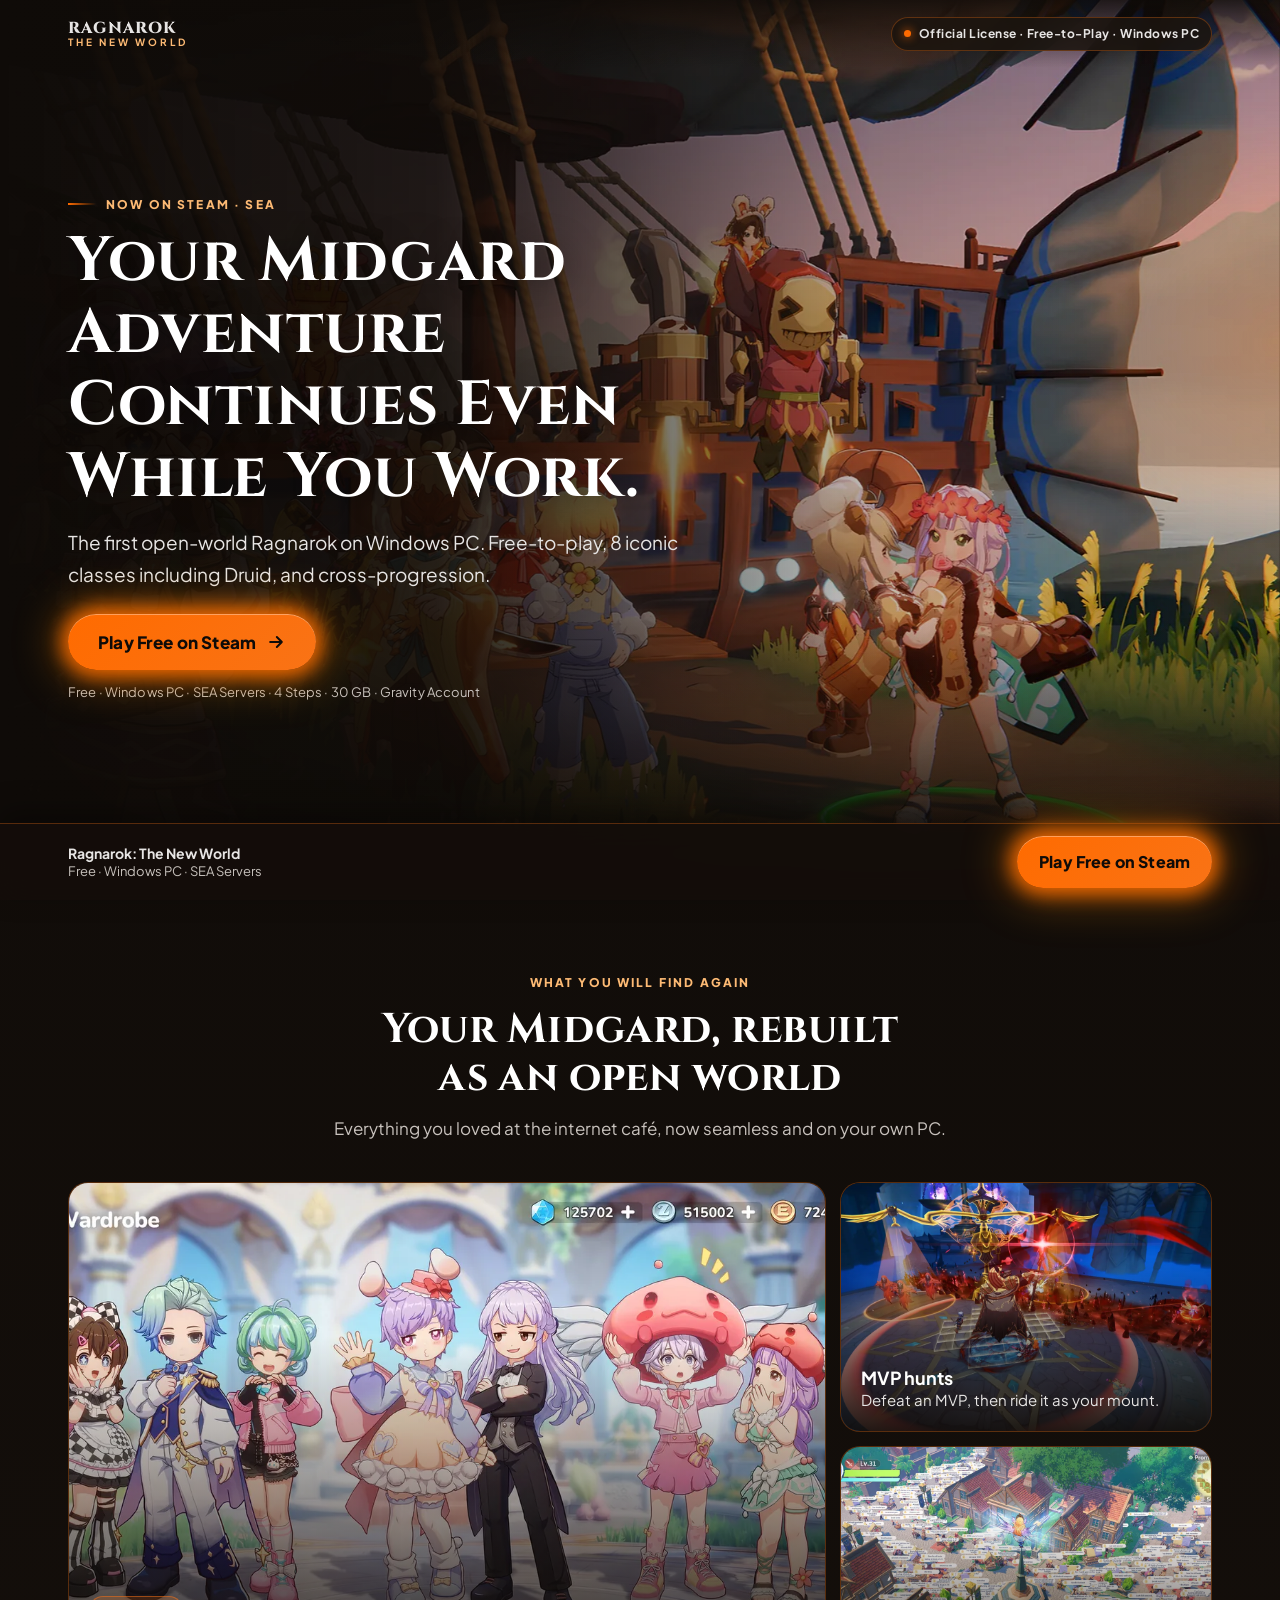
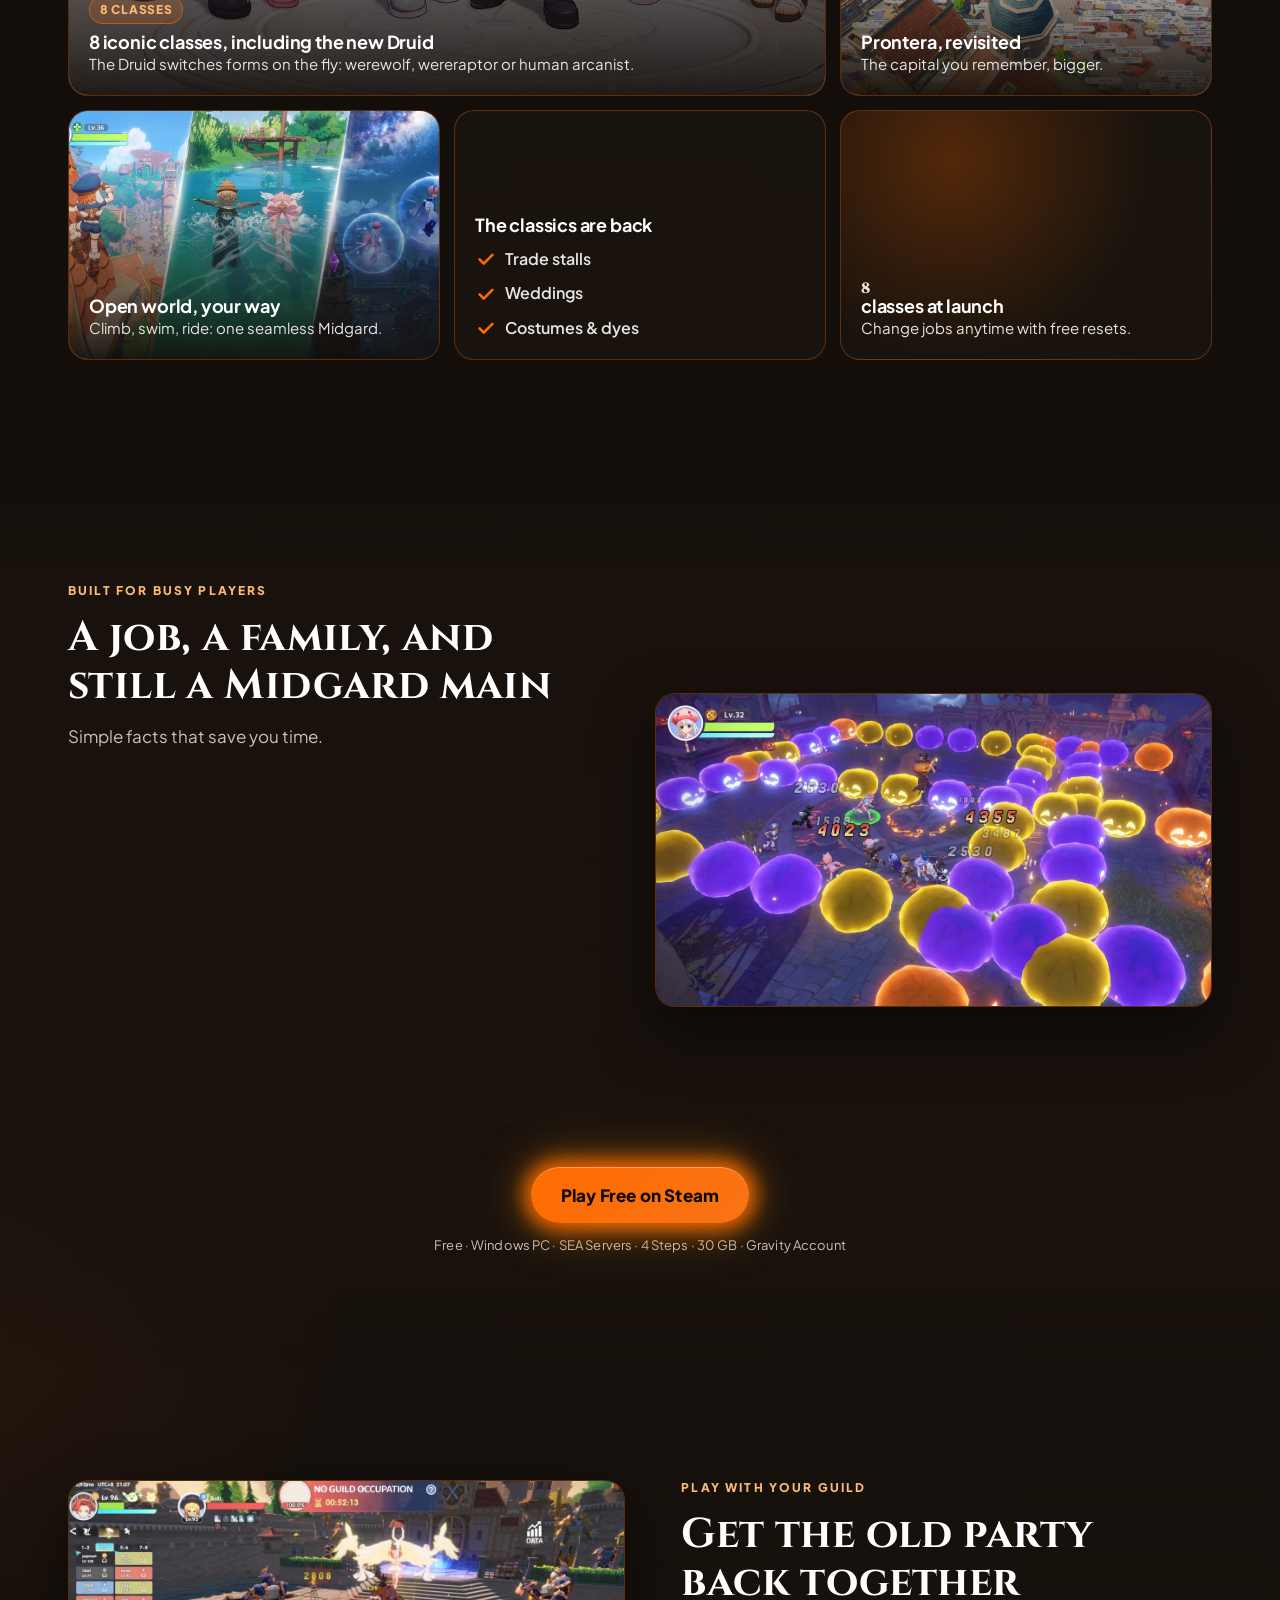
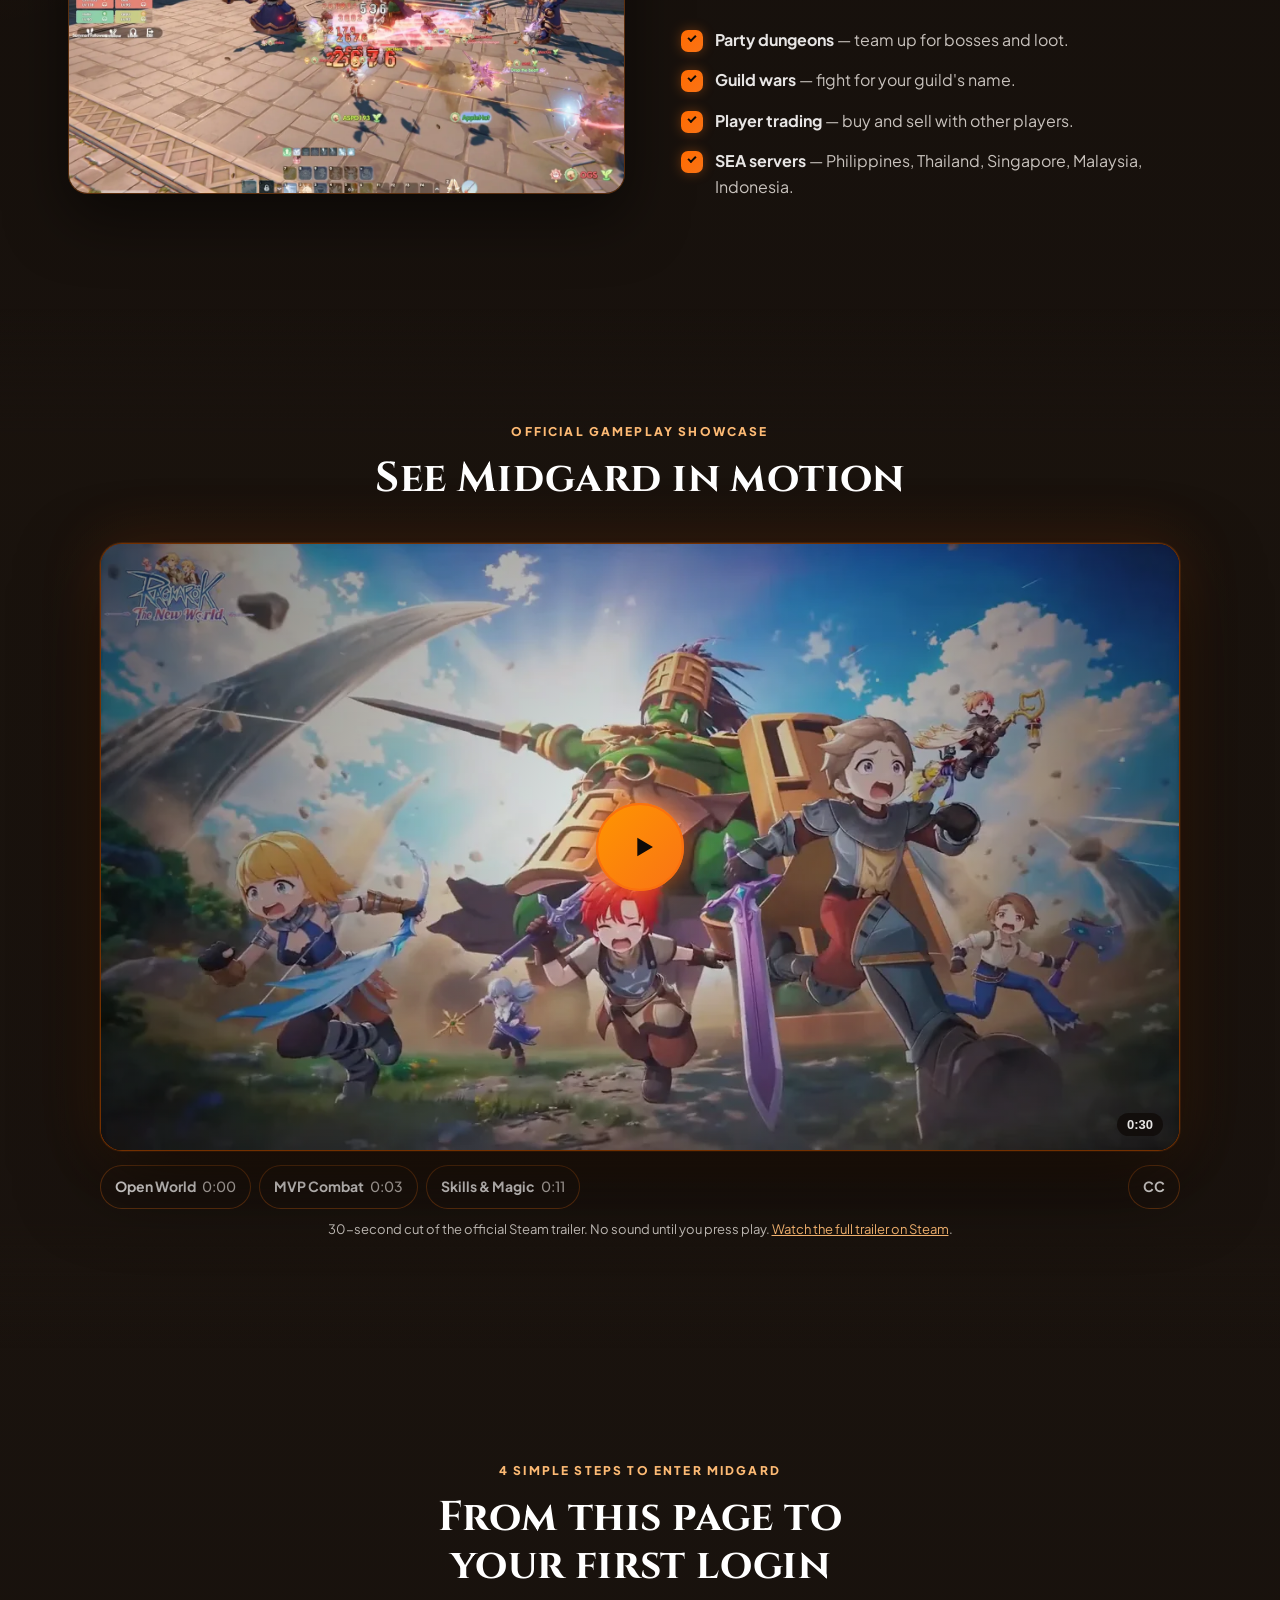
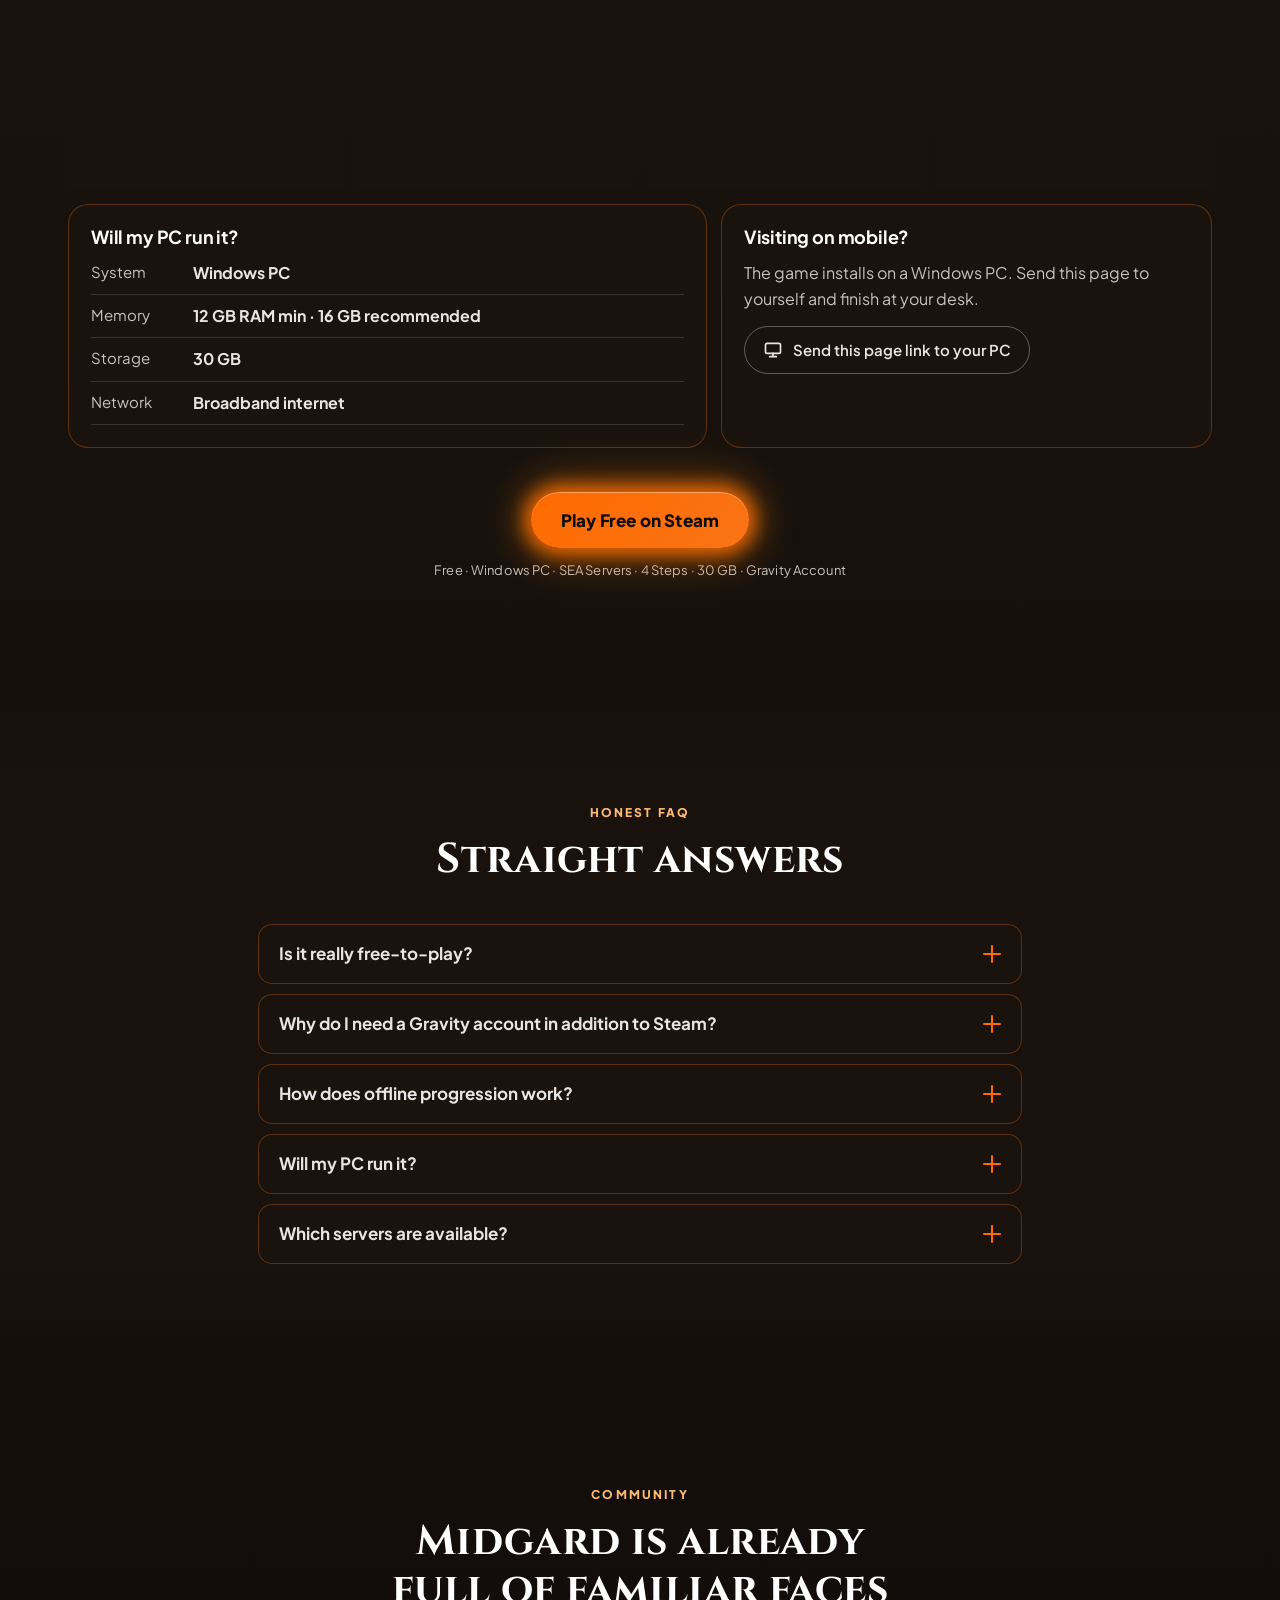
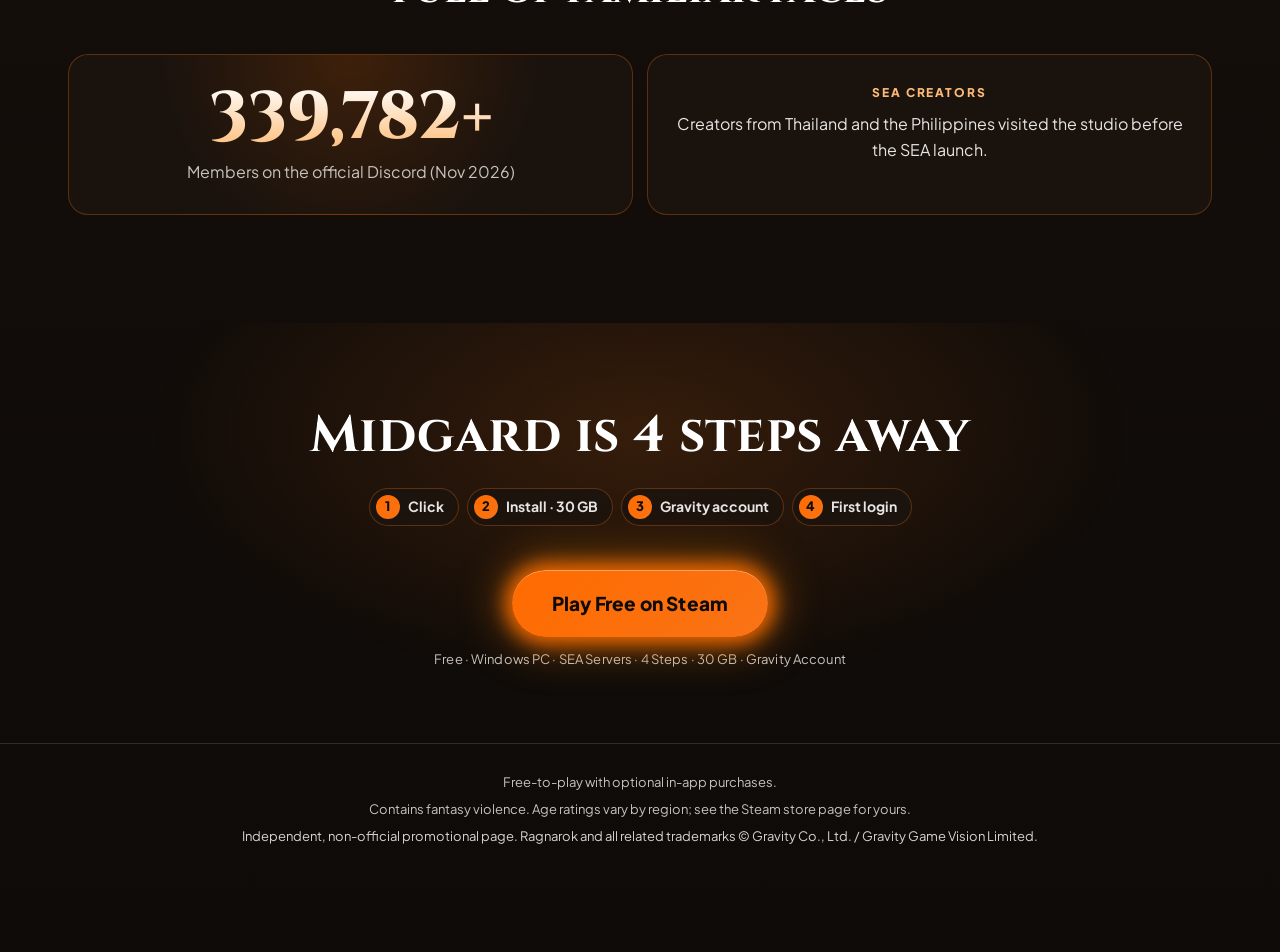
==== commit 8d684ede: "Orange landing page: 30 s action trailer in section 6 - New 30.000 s cut of the official Steam trail" ====
--- a/ragnarok-landing/index.html
+++ b/ragnarok-landing/index.html
@@ -194,57 +194,65 @@
 
         <div class="player" data-player>
           <div class="player-frame media">
+            <!-- 30 s action cut of the official Steam trailer: assets/images/trailer_ragnarok_2026_30s.mp4 (720p, 4.2 MB) -->
             <video id="trailer" class="player-video" width="1280" height="720" preload="none" playsinline
-                   poster="assets/video-poster.webp" aria-label="Ragnarok: The New World official trailer" aria-describedby="footage-note">
-              <source src="assets/gameplay-trailer.mp4" type="video/mp4">
+                   poster="assets/images/trailer_ragnarok_2026_30s-poster.webp" aria-label="Ragnarok: The New World, 30-second trailer" aria-describedby="footage-note">
+              <source src="assets/images/trailer_ragnarok_2026_30s.mp4" type="video/mp4">
             </video>
-            <button type="button" class="player-overlay" aria-label="Play the official trailer, 1 minute 56 seconds">
+            <button type="button" class="player-overlay" aria-label="Play the 30-second trailer">
               <span class="play-btn" aria-hidden="true"><svg width="34" height="34" viewBox="0 0 24 24" focusable="false"><path d="M8 5.5v13l11-6.5z" fill="currentColor"/></svg></span>
-              <span class="player-duration" aria-hidden="true">1:56</span>
+              <span class="player-duration" aria-hidden="true">0:30</span>
             </button>
+            <div class="video-fallback" hidden>
+              <p>The video can't play here.</p>
+              <a class="btn-ghost" href="https://store.steampowered.com/app/4212480/Ragnarok_The_New_World/" target="_blank" rel="noopener" data-cta="trailer-fallback">Watch the trailer on Steam</a>
+            </div>
           </div>
 
           <div class="player-bar">
-            <div class="chapters" role="group" aria-label="Jump to a chapter">
+            <div class="chapters" role="group" aria-label="Jump to a moment">
               <button type="button" class="chapter" data-time="0" aria-pressed="false">Open World <span>0:00</span></button>
-              <button type="button" class="chapter" data-time="12" aria-pressed="false">MVP Combat <span>0:12</span></button>
-              <button type="button" class="chapter" data-time="80" aria-pressed="false">Classes &amp; Looks <span>1:20</span></button>
+              <button type="button" class="chapter" data-time="3" aria-pressed="false">MVP Combat <span>0:03</span></button>
+              <button type="button" class="chapter" data-time="11.2" aria-pressed="false">Skills &amp; Magic <span>0:11</span></button>
             </div>
             <button type="button" class="cc-btn" aria-pressed="false" aria-label="Captions">CC</button>
           </div>
-          <!-- Captions (WebVTT). Inline so they also work when index.html is opened from disk.
-               Replace the cues below with the official subtitles. -->
+          <!-- Captions for the 30 s cut (WebVTT, inline so they also work from disk).
+               Lines in quotes are the trailer's own lines; the rest describes the scenes. -->
           <script type="text/vtt" id="captions-en" data-label="English" data-lang="en">
 WEBVTT
 
-00:00:00.000 --> 00:00:07.500
+00:00:00.000 --> 00:00:03.000
 [Music] A hot-air balloon drifts over the open world of Midgard.
 
-00:00:07.500 --> 00:00:12.000
-An adventurer leaps into a new vision of the world.
-
-00:00:12.000 --> 00:00:24.000
-[Battle music] Giant MVP bosses appear across the open world.
-
-00:00:24.000 --> 00:00:40.000
-Adventurers explore grassy hills and forests together.
-
-00:00:40.000 --> 00:00:58.000
-[Combat] Skills, explosions and magic fill the screen.
-
-00:00:58.000 --> 00:01:10.000
-Gathering and treasure chests in the open world.
-
-00:01:10.000 --> 00:01:20.000
-Players gather around a town quest board.
-
-00:01:20.000 --> 00:01:36.000
-Character customization: outfits, hairstyles and looks.
-
-00:01:36.000 --> 00:01:56.000
-[Music swells] The hero sets off across Midgard.
+00:00:03.000 --> 00:00:08.000
+[Battle music] MVP bosses appear: a horned beast charges the party.
+
+00:00:08.000 --> 00:00:11.200
+A magic circle and a crowned MVP unleash their skills.
+
+00:00:11.200 --> 00:00:15.200
+[Explosions] Fire, lava and purple magic.
+
+00:00:15.200 --> 00:00:16.800
+“Growing stronger isn't as difficult as you think!”
+
+00:00:16.800 --> 00:00:17.700
+“Trying to steal money?”
+
+00:00:17.700 --> 00:00:18.600
+“In your dreams!”
+
+00:00:18.600 --> 00:00:22.900
+A ground smash, then a golden aura skill.
+
+00:00:22.900 --> 00:00:27.400
+A giant boss strikes as the whole party charges.
+
+00:00:27.400 --> 00:00:30.000
+Across Time Into the New World. Play free on Steam, Windows PC.
           </script>
-          <p class="footage-note" id="footage-note">Official trailer from the game's Steam store page. No sound until you press play.</p>
+          <p class="footage-note" id="footage-note">30-second cut of the official Steam trailer. No sound until you press play. <a href="https://store.steampowered.com/app/4212480/Ragnarok_The_New_World/" target="_blank" rel="noopener" data-cta="trailer-note">Watch the full trailer on Steam</a>.</p>
         </div>
       </div>
     </section>
--- a/ragnarok-landing/style.css
+++ b/ragnarok-landing/style.css
@@ -231,7 +231,15 @@
 .play-btn::before, .play-btn::after { content: ""; position: absolute; inset: 0; border-radius: 50%; border: 2px solid rgba(255, 107, 0, .8); animation: ripple 2.2s ease-out infinite; }
 .play-btn::after { animation-delay: 1.1s; border-color: rgba(249, 115, 22, .7); }
 @keyframes ripple { from { transform: scale(1); opacity: .9; } to { transform: scale(1.9); opacity: 0; } }
-.player-overlay:hover .play-btn, .player-overlay:focus-visible .play-btn { transform: scale(1.08); }
+.play-btn { animation: play-pulse 1.8s ease-in-out infinite; }   /* neon orange pulse */
+@keyframes play-pulse { 0%, 100% { transform: scale(1); box-shadow: 0 0 22px rgba(255, 107, 0, .6); } 50% { transform: scale(1.07); box-shadow: 0 0 46px 6px rgba(255, 107, 0, .9); } }
+.player-overlay:hover .play-btn, .player-overlay:focus-visible .play-btn { animation-play-state: paused; transform: scale(1.1); }
+.video-fallback {
+  position: absolute; inset: 0; z-index: 3; display: flex; flex-direction: column; align-items: center; justify-content: center; gap: 14px;
+  padding: 16px; text-align: center; color: var(--title); background: rgba(15, 11, 8, .82);
+}
+.video-fallback .btn-ghost { border-color: var(--orange); color: var(--highlight); text-decoration: none; }
+.footage-note a { color: var(--highlight); }
 .player-overlay:focus-visible { outline-offset: -6px; }
 .player-duration { position: absolute; right: 16px; bottom: 14px; padding: 4px 10px; border-radius: 999px; background: rgba(15, 11, 8, .8); color: var(--text); font-size: .8125rem; font-weight: 700; }
 .player-bar { display: flex; flex-wrap: wrap; align-items: center; justify-content: space-between; gap: 10px; margin-top: 14px; }
